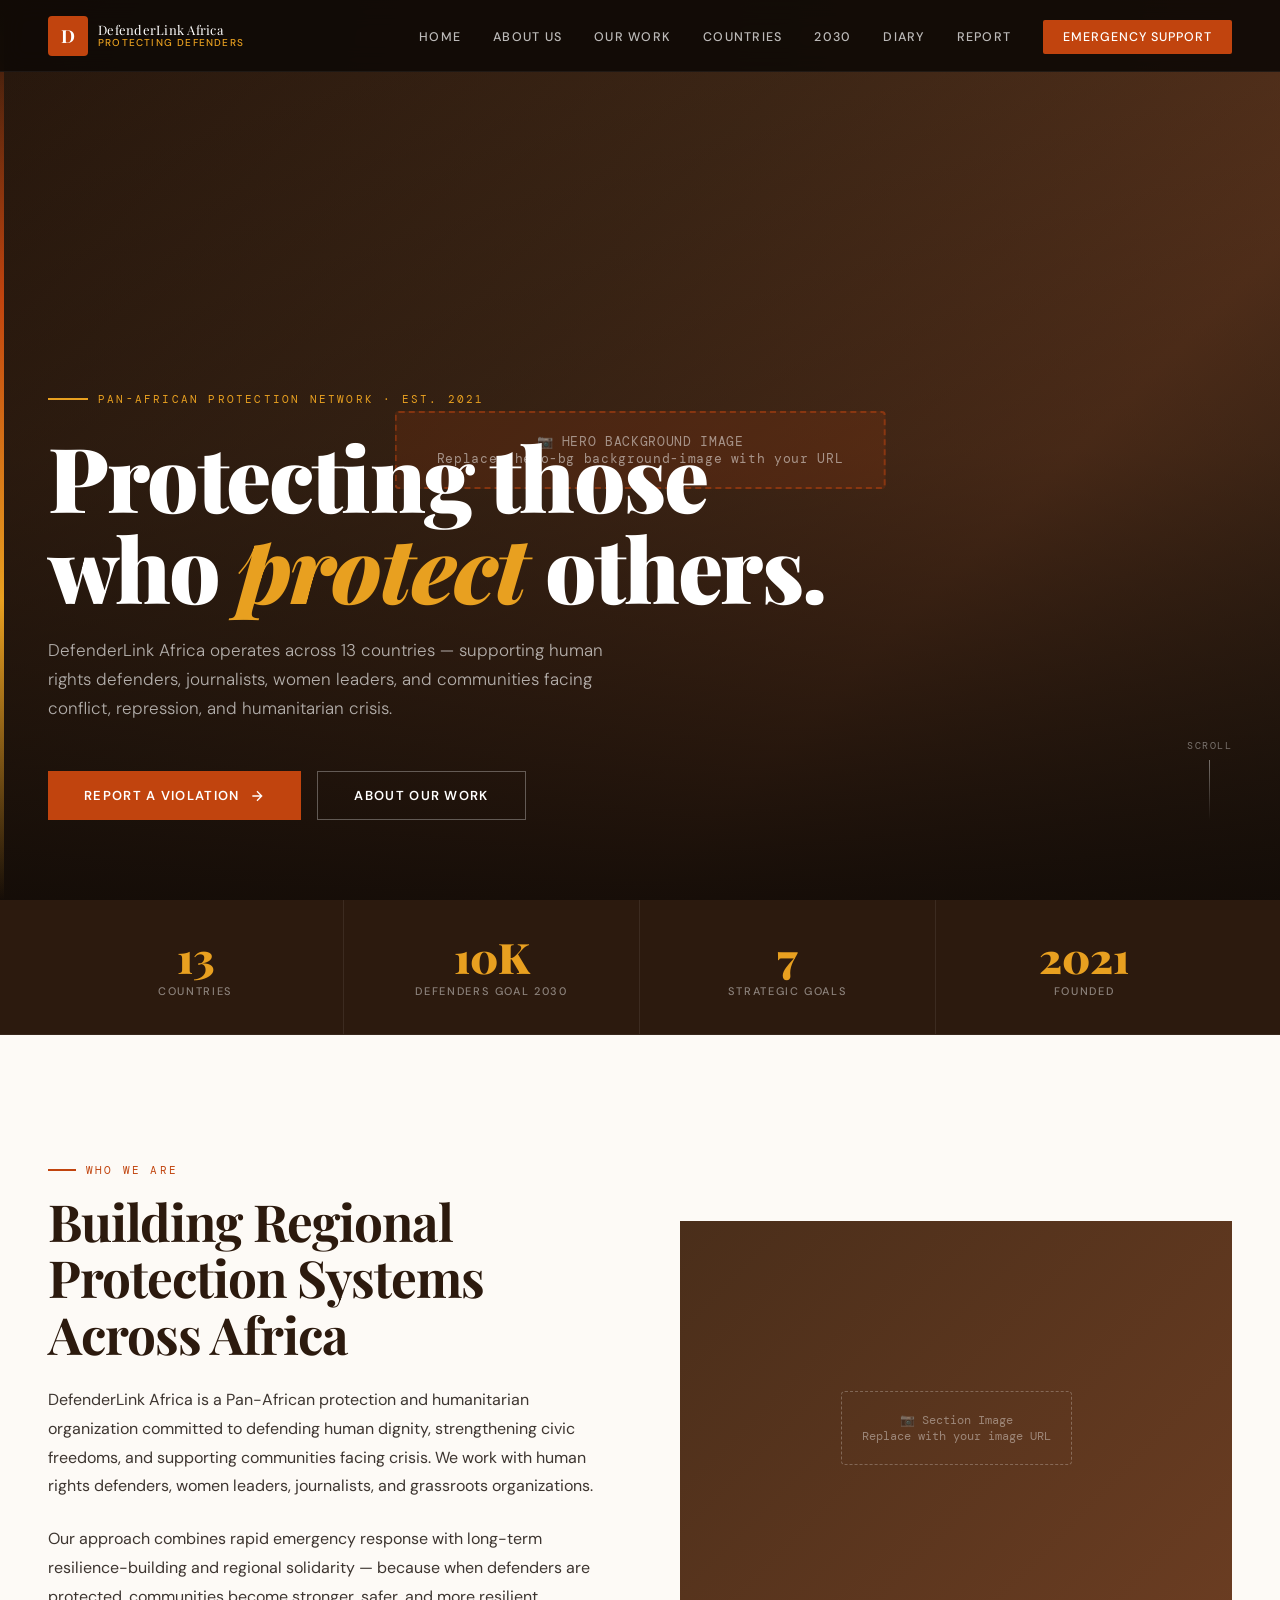
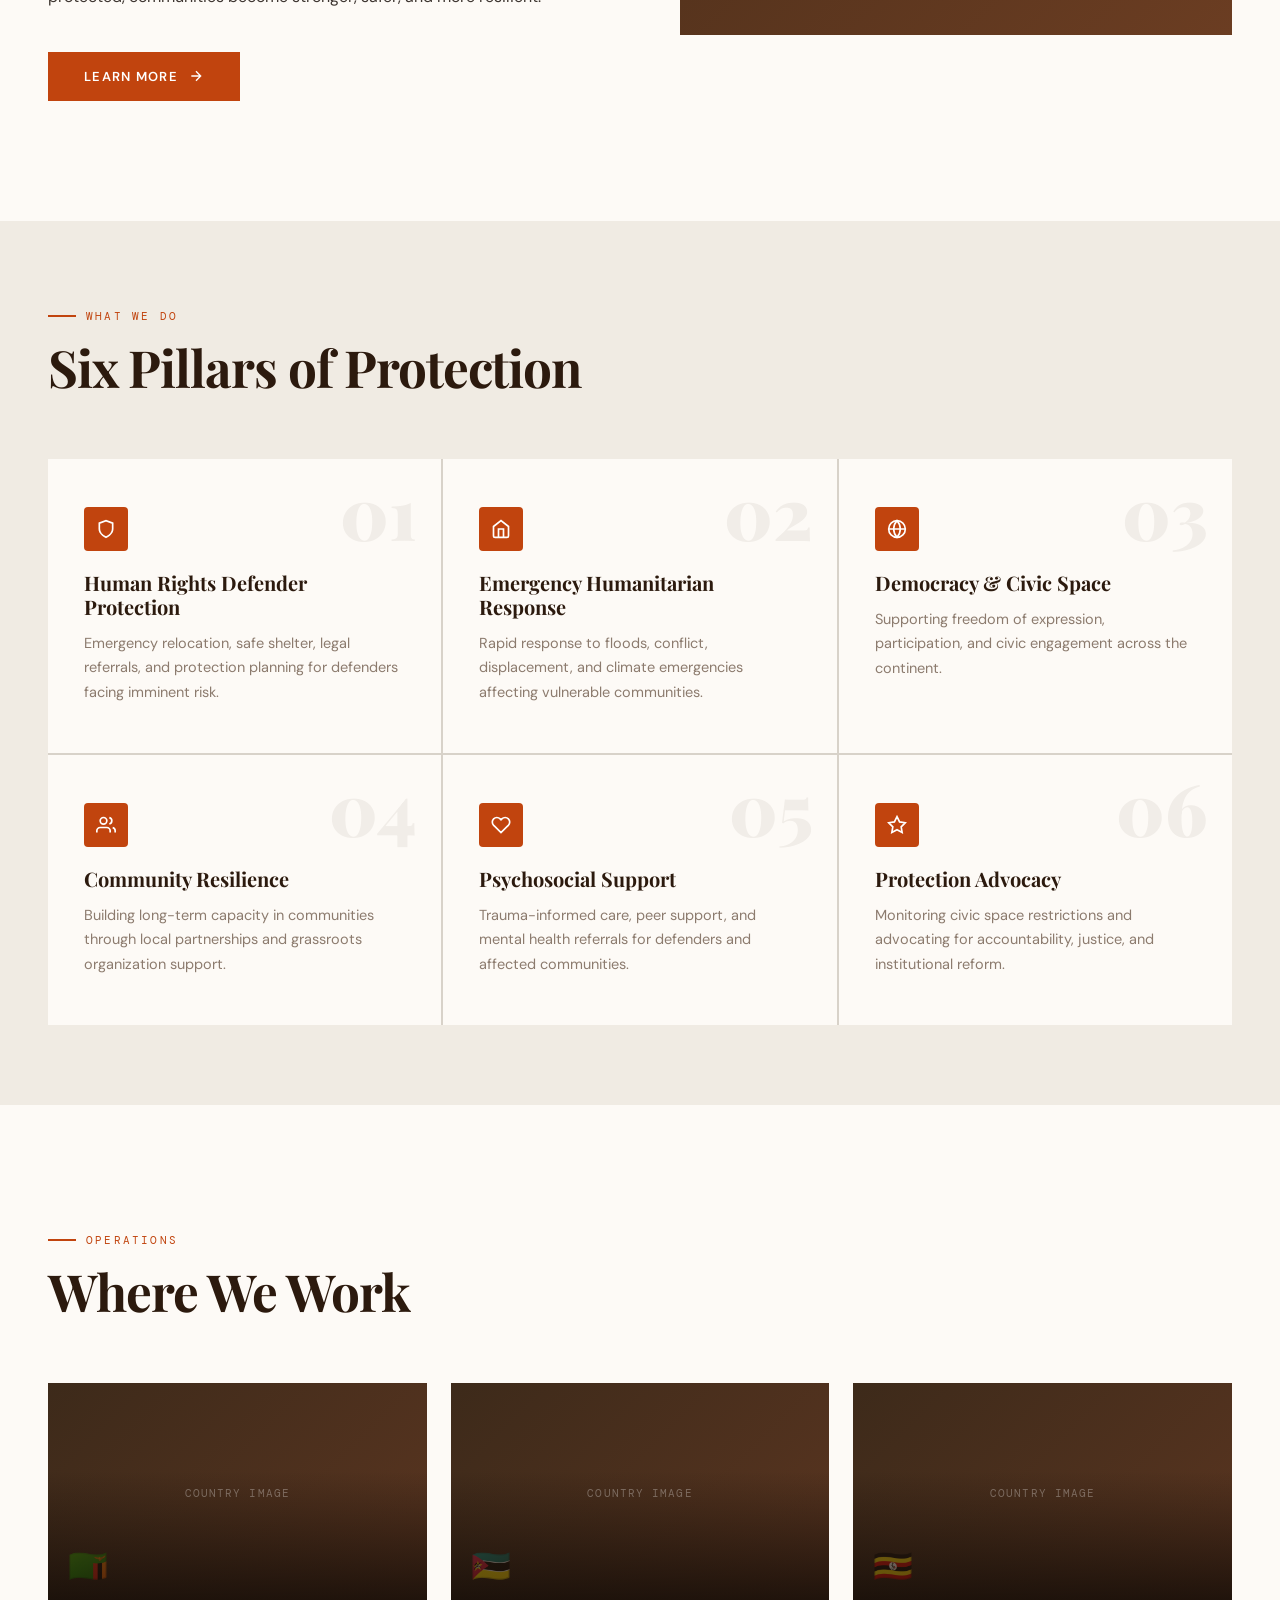
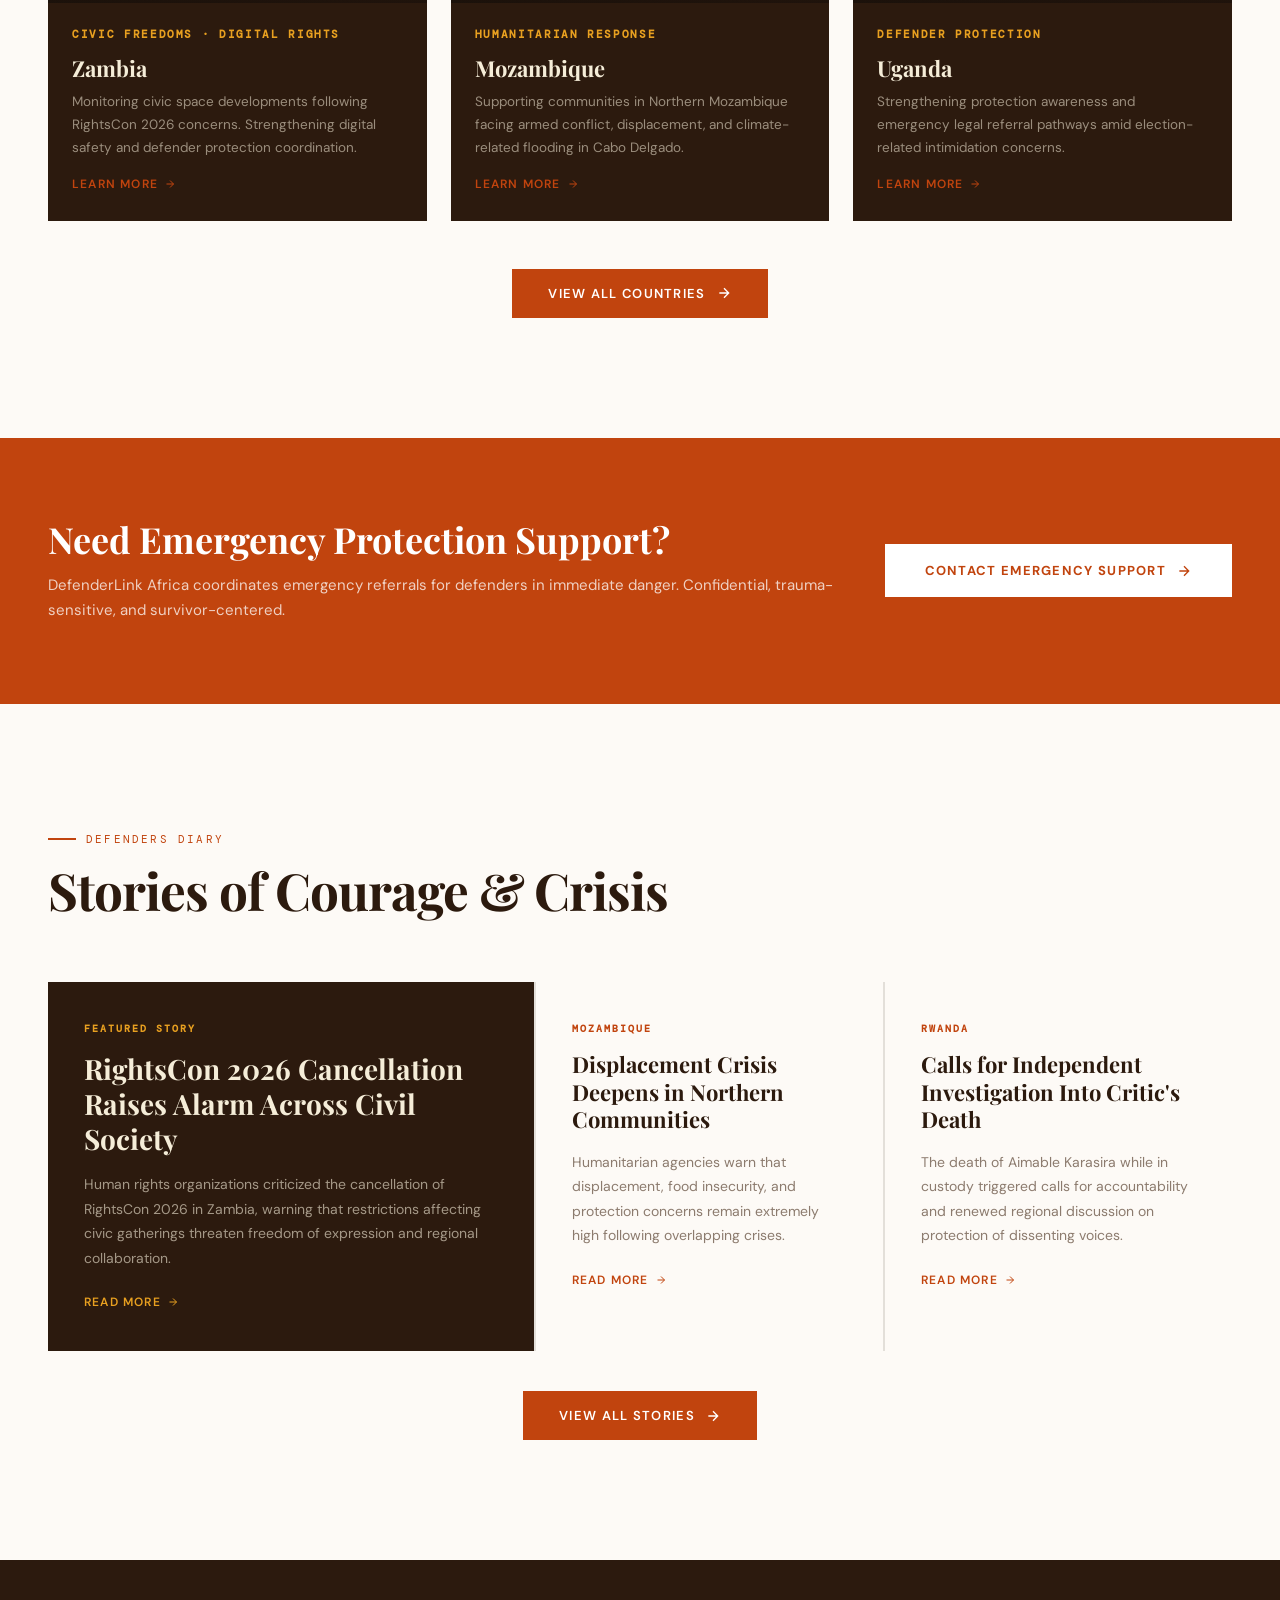
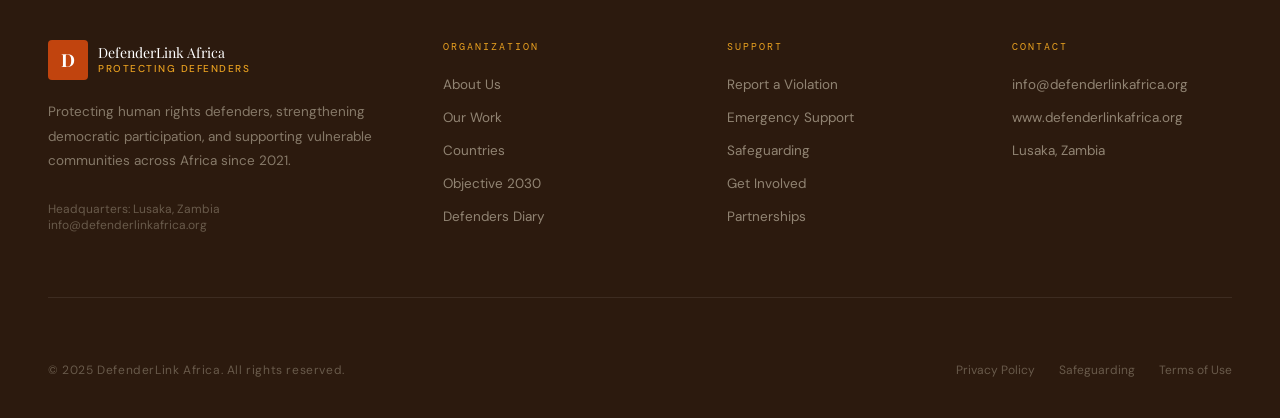
==== index.html @ d2cfbd4f "Add files via upload" ====
<!DOCTYPE html>
<html lang="en">
<head>
<meta charset="UTF-8">
<meta name="viewport" content="width=device-width, initial-scale=1.0">
<title>DefenderLink Africa</title>
<link rel="preconnect" href="https://fonts.googleapis.com">
<link href="https://fonts.googleapis.com/css2?family=Playfair+Display:ital,wght@0,400;0,700;0,900;1,400;1,700&family=DM+Sans:wght@300;400;500;600&family=DM+Mono:wght@400;500&display=swap" rel="stylesheet">
<style>
/* ============================================
   CSS VARIABLES & RESET
   ============================================ */
:root {
  --rust:     #C1440E;
  --rust-dark:#8B2E08;
  --amber:    #E8A020;
  --sand:     #F5EDD8;
  --earth:    #2C1A0E;
  --smoke:    #F0EBE3;
  --slate:    #3D3530;
  --muted:    #8C7B6E;
  --white:    #FDFAF6;
  --black:    #100A06;
  --line:     rgba(44,26,14,0.12);

  --font-display: 'Playfair Display', Georgia, serif;
  --font-body:    'DM Sans', sans-serif;
  --font-mono:    'DM Mono', monospace;
}

*, *::before, *::after { box-sizing: border-box; margin: 0; padding: 0; }

html { scroll-behavior: smooth; font-size: 16px; }

body {
  font-family: var(--font-body);
  background: var(--white);
  color: var(--earth);
  overflow-x: hidden;
}

/* ============================================
   NAVIGATION
   ============================================ */
.nav {
  position: fixed;
  top: 0; left: 0; right: 0;
  z-index: 1000;
  display: flex;
  align-items: center;
  justify-content: space-between;
  padding: 0 48px;
  height: 72px;
  background: rgba(16,10,6,0.92);
  backdrop-filter: blur(12px);
  border-bottom: 1px solid rgba(255,255,255,0.06);
  transition: all 0.3s ease;
}

.nav-logo img {
  height: 40px;
  width: auto;
  display: block;
  filter: brightness(0) invert(1);
}
.nav-logo-placeholder {
  display: flex;
  align-items: center;
  gap: 10px;
  text-decoration: none;
}
.nav-logo-placeholder .logo-img {
  height: 40px;
  width: 40px;
  background: var(--rust);
  border-radius: 4px;
  display: flex;
  align-items: center;
  justify-content: center;
  font-family: var(--font-display);
  color: #fff;
  font-size: 18px;
  font-weight: 700;
}
/* ============ REPLACE THIS WITH YOUR IMGURL LOGO ============
   <img src="https://i.imgur.com/YOURCODE.png" alt="DefenderLink Africa" />
   =========================================================== */
.nav-logo-placeholder .logo-text {
  font-family: var(--font-display);
  color: #fff;
  font-size: 13px;
  line-height: 1.2;
  letter-spacing: 0.02em;
}
.nav-logo-placeholder .logo-text span {
  display: block;
  font-size: 10px;
  font-family: var(--font-body);
  letter-spacing: 0.12em;
  text-transform: uppercase;
  color: var(--amber);
  font-weight: 500;
}

.nav-links {
  display: flex;
  gap: 32px;
  list-style: none;
}
.nav-links a {
  color: rgba(255,255,255,0.72);
  text-decoration: none;
  font-size: 12.5px;
  letter-spacing: 0.1em;
  text-transform: uppercase;
  font-weight: 500;
  transition: color 0.2s;
}
.nav-links a:hover { color: var(--amber); }

.nav-cta {
  background: var(--rust);
  color: #fff !important;
  padding: 9px 20px !important;
  border-radius: 2px;
  letter-spacing: 0.08em !important;
  transition: background 0.2s !important;
}
.nav-cta:hover { background: var(--rust-dark) !important; color: #fff !important; }

.nav-hamburger {
  display: none;
  flex-direction: column;
  gap: 5px;
  cursor: pointer;
  padding: 8px;
}
.nav-hamburger span {
  display: block;
  width: 24px;
  height: 2px;
  background: #fff;
  transition: all 0.3s;
}

.mobile-menu {
  display: none;
  position: fixed;
  top: 72px; left: 0; right: 0;
  background: var(--black);
  padding: 32px 48px;
  z-index: 999;
  border-top: 1px solid rgba(255,255,255,0.06);
}
.mobile-menu.open { display: block; }
.mobile-menu ul { list-style: none; display: flex; flex-direction: column; gap: 20px; }
.mobile-menu a {
  color: rgba(255,255,255,0.8);
  text-decoration: none;
  font-size: 15px;
  letter-spacing: 0.08em;
  text-transform: uppercase;
  font-weight: 500;
  transition: color 0.2s;
}
.mobile-menu a:hover { color: var(--amber); }

/* ============================================
   PAGE SYSTEM
   ============================================ */
.page { display: none; }
.page.active { display: block; }

/* ============================================
   HERO — HOME
   ============================================ */
.hero-home {
  position: relative;
  height: 100vh;
  min-height: 700px;
  display: flex;
  align-items: flex-end;
  padding: 0 48px 80px;
  overflow: hidden;
}

/* ============ HERO BACKGROUND IMAGE PLACEHOLDER ============
   Replace the gradient below with your background image:
   background-image: url('YOUR_IMAGE_URL_HERE');
   background-size: cover;
   background-position: center;
   =========================================================== */
.hero-bg {
  position: absolute;
  inset: 0;
  background:
    linear-gradient(to top, rgba(16,10,6,0.92) 0%, rgba(16,10,6,0.4) 50%, rgba(16,10,6,0.2) 100%),
    linear-gradient(135deg, #2C1A0E 0%, #4A2E1A 40%, #6B3D22 70%, #3D2A1A 100%);
  /* ↑ DELETE THIS LINE AND ADD YOUR IMAGE URL ABOVE ↑ */
  background-size: cover;
  background-position: center;
}

.hero-bg-label {
  position: absolute;
  top: 50%;
  left: 50%;
  transform: translate(-50%, -50%);
  background: rgba(193,68,14,0.15);
  border: 2px dashed rgba(193,68,14,0.5);
  color: rgba(255,255,255,0.5);
  font-family: var(--font-mono);
  font-size: 13px;
  padding: 20px 40px;
  border-radius: 4px;
  text-align: center;
  pointer-events: none;
  letter-spacing: 0.05em;
}

.hero-accent-line {
  position: absolute;
  left: 0;
  top: 0;
  bottom: 0;
  width: 4px;
  background: linear-gradient(to bottom, transparent, var(--rust), var(--amber), transparent);
}

.hero-content {
  position: relative;
  z-index: 2;
  max-width: 860px;
}

.hero-eyebrow {
  display: inline-flex;
  align-items: center;
  gap: 10px;
  margin-bottom: 24px;
}
.hero-eyebrow::before {
  content: '';
  display: block;
  width: 40px;
  height: 2px;
  background: var(--amber);
}
.hero-eyebrow span {
  font-family: var(--font-mono);
  font-size: 11px;
  letter-spacing: 0.2em;
  text-transform: uppercase;
  color: var(--amber);
}

.hero-title {
  font-family: var(--font-display);
  font-size: clamp(48px, 7vw, 96px);
  line-height: 1.02;
  color: #fff;
  font-weight: 900;
  margin-bottom: 24px;
  letter-spacing: -0.02em;
}
.hero-title em {
  font-style: italic;
  color: var(--amber);
}

.hero-subtitle {
  font-size: 17px;
  color: rgba(255,255,255,0.65);
  line-height: 1.7;
  max-width: 560px;
  margin-bottom: 48px;
  font-weight: 300;
}

.hero-actions {
  display: flex;
  gap: 16px;
  flex-wrap: wrap;
}

.btn-primary {
  background: var(--rust);
  color: #fff;
  padding: 16px 36px;
  font-size: 13px;
  letter-spacing: 0.1em;
  text-transform: uppercase;
  font-weight: 600;
  text-decoration: none;
  border: none;
  cursor: pointer;
  transition: all 0.25s;
  display: inline-flex;
  align-items: center;
  gap: 10px;
  font-family: var(--font-body);
}
.btn-primary:hover { background: var(--rust-dark); transform: translateY(-2px); }
.btn-primary svg { transition: transform 0.25s; }
.btn-primary:hover svg { transform: translateX(4px); }

.btn-secondary {
  background: transparent;
  color: #fff;
  padding: 15px 36px;
  font-size: 13px;
  letter-spacing: 0.1em;
  text-transform: uppercase;
  font-weight: 600;
  text-decoration: none;
  border: 1px solid rgba(255,255,255,0.3);
  cursor: pointer;
  transition: all 0.25s;
  display: inline-flex;
  align-items: center;
  gap: 10px;
  font-family: var(--font-body);
}
.btn-secondary:hover { border-color: var(--amber); color: var(--amber); }

.hero-scroll {
  position: absolute;
  right: 48px;
  bottom: 80px;
  z-index: 2;
  display: flex;
  flex-direction: column;
  align-items: center;
  gap: 8px;
  color: rgba(255,255,255,0.4);
  font-family: var(--font-mono);
  font-size: 10px;
  letter-spacing: 0.15em;
  text-transform: uppercase;
}
.hero-scroll::after {
  content: '';
  display: block;
  width: 1px;
  height: 60px;
  background: linear-gradient(to bottom, rgba(255,255,255,0.4), transparent);
  animation: scrollLine 2s ease-in-out infinite;
}
@keyframes scrollLine { 0%,100% { opacity: 0.4; } 50% { opacity: 1; } }

/* ============================================
   STATS BAR
   ============================================ */
.stats-bar {
  background: var(--earth);
  padding: 0 48px;
  display: grid;
  grid-template-columns: repeat(4, 1fr);
  border-bottom: 1px solid rgba(255,255,255,0.06);
}
.stat-item {
  padding: 36px 0;
  border-right: 1px solid rgba(255,255,255,0.08);
  text-align: center;
}
.stat-item:last-child { border-right: none; }
.stat-num {
  font-family: var(--font-display);
  font-size: 42px;
  font-weight: 900;
  color: var(--amber);
  line-height: 1;
  margin-bottom: 6px;
}
.stat-label {
  font-size: 11px;
  letter-spacing: 0.15em;
  text-transform: uppercase;
  color: rgba(255,255,255,0.45);
  font-weight: 500;
}

/* ============================================
   SECTION UTILITIES
   ============================================ */
.section {
  padding: 120px 48px;
}
.section-sm {
  padding: 80px 48px;
}
.section-alt {
  background: var(--smoke);
}
.section-dark {
  background: var(--earth);
  color: var(--sand);
}

.section-label {
  display: inline-flex;
  align-items: center;
  gap: 10px;
  margin-bottom: 16px;
}
.section-label::before {
  content: '';
  width: 28px;
  height: 2px;
  background: var(--rust);
}
.section-label span {
  font-family: var(--font-mono);
  font-size: 11px;
  letter-spacing: 0.2em;
  text-transform: uppercase;
  color: var(--rust);
}

.section-dark .section-label::before { background: var(--amber); }
.section-dark .section-label span { color: var(--amber); }

.section-title {
  font-family: var(--font-display);
  font-size: clamp(32px, 4vw, 56px);
  font-weight: 700;
  line-height: 1.1;
  letter-spacing: -0.02em;
  margin-bottom: 24px;
}

.section-dark .section-title { color: var(--sand); }

.section-body {
  font-size: 16px;
  line-height: 1.8;
  color: var(--slate);
  max-width: 680px;
}
.section-dark .section-body { color: rgba(245,237,216,0.65); }

/* ============================================
   TWO COLUMN LAYOUT
   ============================================ */
.two-col {
  display: grid;
  grid-template-columns: 1fr 1fr;
  gap: 80px;
  align-items: center;
}
.two-col.reverse { direction: rtl; }
.two-col.reverse > * { direction: ltr; }

.img-block {
  position: relative;
  aspect-ratio: 4/3;
  overflow: hidden;
}
/* ============ IMAGE PLACEHOLDER (replace background-color with image) ============ */
.img-block-inner {
  width: 100%;
  height: 100%;
  background: linear-gradient(135deg, #4A2E1A, #6B3D22);
  display: flex;
  align-items: center;
  justify-content: center;
}
.img-placeholder-label {
  text-align: center;
  color: rgba(255,255,255,0.4);
  font-family: var(--font-mono);
  font-size: 12px;
  padding: 20px;
  border: 1px dashed rgba(255,255,255,0.25);
  border-radius: 4px;
}
/* ============================================================= */
.img-block::after {
  content: '';
  position: absolute;
  bottom: -20px;
  right: -20px;
  width: 60%;
  height: 60%;
  border: 2px solid var(--rust);
  z-index: -1;
}

/* ============================================
   PILLARS / FEATURES GRID
   ============================================ */
.pillars-grid {
  display: grid;
  grid-template-columns: repeat(3, 1fr);
  gap: 2px;
  margin-top: 64px;
  background: var(--line);
}
.pillar-card {
  background: var(--white);
  padding: 48px 36px;
  position: relative;
  overflow: hidden;
  transition: all 0.3s;
  cursor: default;
}
.pillar-card::before {
  content: '';
  position: absolute;
  bottom: 0; left: 0; right: 0;
  height: 3px;
  background: var(--rust);
  transform: scaleX(0);
  transition: transform 0.3s;
  transform-origin: left;
}
.pillar-card:hover::before { transform: scaleX(1); }
.pillar-card:hover { transform: translateY(-4px); box-shadow: 0 20px 60px rgba(44,26,14,0.12); }

.pillar-num {
  font-family: var(--font-display);
  font-size: 72px;
  font-weight: 900;
  color: rgba(44,26,14,0.06);
  line-height: 1;
  position: absolute;
  top: 16px; right: 24px;
  user-select: none;
}
.pillar-icon {
  width: 44px;
  height: 44px;
  background: var(--rust);
  border-radius: 4px;
  display: flex;
  align-items: center;
  justify-content: center;
  margin-bottom: 20px;
}
.pillar-icon svg { color: #fff; }
.pillar-title {
  font-family: var(--font-display);
  font-size: 20px;
  font-weight: 700;
  margin-bottom: 12px;
  line-height: 1.2;
}
.pillar-desc {
  font-size: 14.5px;
  line-height: 1.7;
  color: var(--muted);
}

/* ============================================
   COUNTRY CARDS
   ============================================ */
.countries-grid {
  display: grid;
  grid-template-columns: repeat(3, 1fr);
  gap: 24px;
  margin-top: 64px;
}
.country-card {
  position: relative;
  overflow: hidden;
  background: var(--earth);
  cursor: pointer;
  transition: transform 0.3s;
}
.country-card:hover { transform: translateY(-6px); }
.country-card-img {
  height: 220px;
  /* ============ REPLACE WITH COUNTRY IMAGE ============ */
  background: linear-gradient(135deg, #3D2A1A, #5A3520);
  /* ==================================================== */
  display: flex;
  align-items: center;
  justify-content: center;
  color: rgba(255,255,255,0.3);
  font-family: var(--font-mono);
  font-size: 11px;
  letter-spacing: 0.1em;
  position: relative;
  overflow: hidden;
}
.country-card-img::after {
  content: '';
  position: absolute;
  inset: 0;
  background: linear-gradient(to top, rgba(16,10,6,0.8) 0%, transparent 60%);
}
.country-flag {
  position: absolute;
  bottom: 16px;
  left: 20px;
  z-index: 2;
  font-size: 32px;
}
.country-card-body {
  padding: 24px 24px 28px;
}
.country-name {
  font-family: var(--font-display);
  font-size: 22px;
  font-weight: 700;
  color: var(--sand);
  margin-bottom: 8px;
}
.country-focus {
  font-size: 11px;
  letter-spacing: 0.15em;
  text-transform: uppercase;
  color: var(--amber);
  font-weight: 600;
  margin-bottom: 12px;
  font-family: var(--font-mono);
}
.country-desc {
  font-size: 13.5px;
  line-height: 1.7;
  color: rgba(245,237,216,0.55);
}
.country-link {
  display: inline-flex;
  align-items: center;
  gap: 6px;
  margin-top: 16px;
  font-size: 12px;
  letter-spacing: 0.1em;
  text-transform: uppercase;
  color: var(--rust);
  text-decoration: none;
  font-weight: 600;
  transition: gap 0.2s;
}
.country-link:hover { gap: 10px; }

/* ============================================
   DEFENDERS DIARY / NEWS CARDS
   ============================================ */
.diary-grid {
  display: grid;
  grid-template-columns: 1.4fr 1fr 1fr;
  gap: 2px;
  margin-top: 64px;
  background: var(--line);
}
.diary-card {
  background: var(--white);
  padding: 40px 36px;
  transition: background 0.3s;
  cursor: pointer;
}
.diary-card:hover { background: var(--smoke); }
.diary-card.featured { background: var(--earth); }
.diary-cat {
  font-family: var(--font-mono);
  font-size: 10px;
  letter-spacing: 0.2em;
  text-transform: uppercase;
  color: var(--rust);
  font-weight: 600;
  margin-bottom: 16px;
}
.diary-card.featured .diary-cat { color: var(--amber); }
.diary-title {
  font-family: var(--font-display);
  font-size: 22px;
  font-weight: 700;
  line-height: 1.25;
  margin-bottom: 16px;
}
.diary-card.featured .diary-title { color: var(--sand); font-size: 28px; }
.diary-excerpt {
  font-size: 14px;
  line-height: 1.75;
  color: var(--muted);
}
.diary-card.featured .diary-excerpt { color: rgba(245,237,216,0.6); }
.diary-read {
  display: inline-flex;
  align-items: center;
  gap: 6px;
  margin-top: 24px;
  font-size: 12px;
  letter-spacing: 0.1em;
  text-transform: uppercase;
  font-weight: 600;
  color: var(--rust);
  text-decoration: none;
  transition: gap 0.2s;
}
.diary-card.featured .diary-read { color: var(--amber); }
.diary-read:hover { gap: 10px; }

/* ============================================
   GOALS / OBJECTIVE 2030
   ============================================ */
.goals-grid {
  display: grid;
  grid-template-columns: repeat(4, 1fr);
  gap: 2px;
  margin-top: 64px;
  background: rgba(245,237,216,0.1);
}
.goal-card {
  background: rgba(44,26,14,0.6);
  padding: 40px 28px;
  border: 1px solid rgba(245,237,216,0.08);
  transition: background 0.3s;
}
.goal-card:hover { background: rgba(44,26,14,0.8); }
.goal-num {
  font-family: var(--font-display);
  font-size: 64px;
  font-weight: 900;
  color: var(--rust);
  line-height: 1;
  margin-bottom: 16px;
  opacity: 0.7;
}
.goal-text {
  font-size: 15px;
  line-height: 1.6;
  color: rgba(245,237,216,0.75);
  font-weight: 300;
}

/* ============================================
   EMERGENCY / CONTACT BANNER
   ============================================ */
.emergency-banner {
  background: var(--rust);
  padding: 80px 48px;
  display: grid;
  grid-template-columns: 1fr auto;
  gap: 48px;
  align-items: center;
}
.emergency-title {
  font-family: var(--font-display);
  font-size: 36px;
  font-weight: 700;
  color: #fff;
  margin-bottom: 12px;
  line-height: 1.2;
}
.emergency-sub { font-size: 15px; color: rgba(255,255,255,0.75); line-height: 1.7; }
.btn-white {
  background: #fff;
  color: var(--rust);
  padding: 18px 40px;
  font-size: 13px;
  letter-spacing: 0.1em;
  text-transform: uppercase;
  font-weight: 700;
  text-decoration: none;
  display: inline-flex;
  align-items: center;
  gap: 10px;
  white-space: nowrap;
  transition: all 0.25s;
  font-family: var(--font-body);
  cursor: pointer;
  border: none;
}
.btn-white:hover { background: var(--earth); color: var(--amber); }

/* ============================================
   ABOUT PAGE — MISSION / VALUES
   ============================================ */
.values-grid {
  display: grid;
  grid-template-columns: repeat(3, 1fr);
  gap: 32px;
  margin-top: 64px;
}
.value-card {
  padding: 40px 32px;
  border: 1px solid var(--line);
  position: relative;
  transition: all 0.3s;
}
.value-card::before {
  content: '';
  position: absolute;
  top: 0; left: 0; right: 0;
  height: 3px;
  background: var(--rust);
}
.value-card:hover { box-shadow: 0 16px 48px rgba(44,26,14,0.08); transform: translateY(-4px); }
.value-icon { font-size: 32px; margin-bottom: 16px; }
.value-name {
  font-family: var(--font-display);
  font-size: 20px;
  font-weight: 700;
  margin-bottom: 12px;
}
.value-desc { font-size: 14.5px; line-height: 1.75; color: var(--muted); }

/* ============================================
   HERO — INNER PAGES
   ============================================ */
.hero-inner {
  position: relative;
  height: 420px;
  display: flex;
  align-items: flex-end;
  padding: 0 48px 60px;
  margin-top: 72px;
  overflow: hidden;
}

/* ============ INNER PAGE HERO BACKGROUND IMAGE PLACEHOLDER ============
   Replace the gradient below with:
   background-image: url('YOUR_IMAGE_URL_HERE');
   background-size: cover;
   background-position: center;
   ======================================================================= */
.hero-inner-bg {
  position: absolute;
  inset: 0;
  background:
    linear-gradient(to top, rgba(16,10,6,0.9) 0%, rgba(16,10,6,0.3) 100%),
    linear-gradient(135deg, #1A0E06 0%, #3D2010 100%);
  background-size: cover;
  background-position: center;
}
.hero-inner-placeholder {
  position: absolute;
  top: 40%;
  left: 50%;
  transform: translate(-50%, -50%);
  background: rgba(193,68,14,0.1);
  border: 2px dashed rgba(193,68,14,0.4);
  color: rgba(255,255,255,0.4);
  font-family: var(--font-mono);
  font-size: 12px;
  padding: 16px 32px;
  border-radius: 4px;
  pointer-events: none;
  white-space: nowrap;
  letter-spacing: 0.05em;
}

.hero-inner-content { position: relative; z-index: 2; }
.hero-inner-title {
  font-family: var(--font-display);
  font-size: clamp(36px, 5vw, 64px);
  font-weight: 900;
  color: #fff;
  line-height: 1.05;
  letter-spacing: -0.02em;
  margin-top: 12px;
}

/* ============================================
   WORK PAGE — SERVICE LIST
   ============================================ */
.services-list {
  display: grid;
  gap: 2px;
  margin-top: 64px;
  background: var(--line);
}
.service-row {
  display: grid;
  grid-template-columns: 60px 1fr 1fr auto;
  gap: 32px;
  align-items: start;
  background: var(--white);
  padding: 40px 48px;
  transition: background 0.3s;
  cursor: default;
}
.service-row:hover { background: var(--smoke); }
.service-row-num {
  font-family: var(--font-mono);
  font-size: 12px;
  letter-spacing: 0.1em;
  color: var(--muted);
  padding-top: 4px;
}
.service-row-title {
  font-family: var(--font-display);
  font-size: 22px;
  font-weight: 700;
  line-height: 1.2;
}
.service-row-desc { font-size: 14.5px; line-height: 1.75; color: var(--muted); }
.service-row-tag {
  background: var(--sand);
  color: var(--rust);
  font-family: var(--font-mono);
  font-size: 10px;
  letter-spacing: 0.12em;
  text-transform: uppercase;
  font-weight: 600;
  padding: 6px 14px;
  white-space: nowrap;
  align-self: start;
}

/* ============================================
   CONTACT FORM
   ============================================ */
.contact-grid {
  display: grid;
  grid-template-columns: 1fr 1fr;
  gap: 80px;
  margin-top: 64px;
}
.contact-info .info-item {
  display: flex;
  gap: 16px;
  margin-bottom: 32px;
}
.info-icon {
  width: 44px;
  height: 44px;
  background: var(--rust);
  border-radius: 4px;
  display: flex;
  align-items: center;
  justify-content: center;
  flex-shrink: 0;
}
.info-icon svg { color: #fff; }
.info-label {
  font-size: 11px;
  letter-spacing: 0.15em;
  text-transform: uppercase;
  color: var(--muted);
  margin-bottom: 4px;
  font-family: var(--font-mono);
}
.info-value { font-size: 16px; color: var(--earth); font-weight: 500; }

.form-group { margin-bottom: 24px; }
.form-label {
  display: block;
  font-size: 11px;
  letter-spacing: 0.15em;
  text-transform: uppercase;
  color: var(--muted);
  margin-bottom: 8px;
  font-family: var(--font-mono);
}
.form-input, .form-textarea, .form-select {
  width: 100%;
  padding: 14px 18px;
  border: 1px solid var(--line);
  background: var(--white);
  font-family: var(--font-body);
  font-size: 15px;
  color: var(--earth);
  outline: none;
  transition: border-color 0.2s;
  border-radius: 0;
  appearance: none;
}
.form-input:focus, .form-textarea:focus, .form-select:focus { border-color: var(--rust); }
.form-textarea { height: 140px; resize: vertical; }

/* ============================================
   REPORT A VIOLATION FORM
   ============================================ */
.report-form-wrap {
  max-width: 760px;
  margin: 64px auto 0;
}
.report-alert {
  background: rgba(193,68,14,0.08);
  border-left: 4px solid var(--rust);
  padding: 20px 24px;
  margin-bottom: 48px;
  font-size: 14px;
  line-height: 1.7;
  color: var(--slate);
}
.report-alert strong { color: var(--rust); }

/* ============================================
   SAFEGUARDING PAGE
   ============================================ */
.policy-grid {
  display: grid;
  grid-template-columns: repeat(3, 1fr);
  gap: 32px;
  margin-top: 64px;
}
.policy-card {
  border: 1px solid var(--line);
  padding: 36px 28px;
  transition: all 0.3s;
}
.policy-card:hover { border-color: var(--rust); }
.policy-icon { font-size: 32px; margin-bottom: 16px; }
.policy-title { font-family: var(--font-display); font-size: 18px; font-weight: 700; margin-bottom: 12px; }
.policy-desc { font-size: 14px; line-height: 1.75; color: var(--muted); }

/* ============================================
   FOOTER
   ============================================ */
.footer {
  position: relative;
  overflow: hidden;
  padding: 80px 48px 40px;
  margin-top: auto;
}

/* ============ FOOTER BACKGROUND IMAGE PLACEHOLDER ============
   Replace gradient with:
   background-image: url('YOUR_FOOTER_IMAGE_URL_HERE');
   background-size: cover;
   background-position: center;
   =========================================================== */
.footer-bg {
  position: absolute;
  inset: 0;
  background: var(--earth);
  /* Optional: add background-image with overlay like hero */
}
.footer-content { position: relative; z-index: 2; }

.footer-top {
  display: grid;
  grid-template-columns: 1.5fr 1fr 1fr 1fr;
  gap: 64px;
  margin-bottom: 64px;
  padding-bottom: 64px;
  border-bottom: 1px solid rgba(255,255,255,0.08);
}
.footer-brand {}
.footer-logo {
  display: inline-flex;
  align-items: center;
  gap: 10px;
  margin-bottom: 20px;
  text-decoration: none;
}
/* ============ FOOTER LOGO (replace with imgurl hosted logo) ============
   <img src="https://i.imgur.com/YOURCODE.png" alt="DefenderLink Africa" style="height:40px;" />
   ======================================================================= */
.footer-logo .logo-mark {
  width: 40px;
  height: 40px;
  background: var(--rust);
  border-radius: 4px;
  display: flex;
  align-items: center;
  justify-content: center;
  font-family: var(--font-display);
  color: #fff;
  font-size: 18px;
  font-weight: 700;
}
.footer-logo .logo-name {
  font-family: var(--font-display);
  color: #fff;
  font-size: 14px;
  line-height: 1.2;
}
.footer-logo .logo-sub {
  font-family: var(--font-body);
  font-size: 10px;
  letter-spacing: 0.15em;
  text-transform: uppercase;
  color: var(--amber);
  font-weight: 500;
}
.footer-tagline {
  font-size: 13.5px;
  line-height: 1.8;
  color: rgba(245,237,216,0.45);
  margin-bottom: 28px;
}
.footer-col-title {
  font-family: var(--font-mono);
  font-size: 10px;
  letter-spacing: 0.2em;
  text-transform: uppercase;
  color: var(--amber);
  margin-bottom: 20px;
}
.footer-links { list-style: none; display: flex; flex-direction: column; gap: 12px; }
.footer-links a {
  color: rgba(245,237,216,0.5);
  text-decoration: none;
  font-size: 13.5px;
  transition: color 0.2s;
}
.footer-links a:hover { color: var(--sand); }

.footer-bottom {
  display: flex;
  justify-content: space-between;
  align-items: center;
  flex-wrap: wrap;
  gap: 16px;
}
.footer-copy { font-size: 12px; color: rgba(245,237,216,0.3); letter-spacing: 0.05em; }
.footer-meta {
  display: flex;
  gap: 24px;
}
.footer-meta a {
  font-size: 12px;
  color: rgba(245,237,216,0.3);
  text-decoration: none;
  transition: color 0.2s;
}
.footer-meta a:hover { color: var(--amber); }

/* ============================================
   RESPONSIVE
   ============================================ */
@media (max-width: 1024px) {
  .nav-links { display: none; }
  .nav-hamburger { display: flex; }
  .pillars-grid { grid-template-columns: 1fr 1fr; }
  .countries-grid { grid-template-columns: 1fr 1fr; }
  .diary-grid { grid-template-columns: 1fr; }
  .goals-grid { grid-template-columns: repeat(2, 1fr); }
  .two-col { grid-template-columns: 1fr; gap: 48px; }
  .two-col.reverse { direction: ltr; }
  .footer-top { grid-template-columns: 1fr 1fr; gap: 40px; }
  .service-row { grid-template-columns: 40px 1fr; gap: 20px; }
  .service-row-desc, .service-row-tag { display: none; }
  .contact-grid { grid-template-columns: 1fr; }
}

@media (max-width: 768px) {
  .section, .section-sm { padding: 80px 24px; }
  .hero-home { padding: 0 24px 64px; }
  .hero-scroll { display: none; }
  .stats-bar { grid-template-columns: repeat(2, 1fr); padding: 0 24px; }
  .pillars-grid { grid-template-columns: 1fr; }
  .countries-grid { grid-template-columns: 1fr; }
  .goals-grid { grid-template-columns: 1fr 1fr; }
  .values-grid { grid-template-columns: 1fr; }
  .policy-grid { grid-template-columns: 1fr; }
  .emergency-banner { grid-template-columns: 1fr; }
  .footer-top { grid-template-columns: 1fr; gap: 32px; padding: 0 24px; }
  .footer { padding: 64px 24px 32px; }
  .nav { padding: 0 24px; }
  .hero-inner { padding: 0 24px 48px; }
}

/* ============================================
   FADE-IN ANIMATIONS
   ============================================ */
.fade-in {
  opacity: 0;
  transform: translateY(24px);
  transition: opacity 0.7s ease, transform 0.7s ease;
}
.fade-in.visible {
  opacity: 1;
  transform: translateY(0);
}
.fade-in-delay-1 { transition-delay: 0.1s; }
.fade-in-delay-2 { transition-delay: 0.2s; }
.fade-in-delay-3 { transition-delay: 0.3s; }
.fade-in-delay-4 { transition-delay: 0.4s; }

</style>
</head>
<body>

<!-- ============================================
     NAVIGATION
     ============================================ -->
<nav class="nav" id="mainNav">
  <a href="#" class="nav-logo-placeholder" onclick="navigate('home')">
    <!-- ===== REPLACE THIS BLOCK WITH YOUR IMGURL LOGO =====
    <img src="https://i.imgur.com/YOURCODE.png" alt="DefenderLink Africa" style="height:40px; filter:brightness(0) invert(1);" />
    ======================================================== -->
    <div class="logo-img">D</div>
    <div class="logo-text">
      DefenderLink Africa
      <span>Protecting Defenders</span>
    </div>
  </a>

  <ul class="nav-links">
    <li><a href="#" onclick="navigate('home')">Home</a></li>
    <li><a href="#" onclick="navigate('about')">About Us</a></li>
    <li><a href="#" onclick="navigate('work')">Our Work</a></li>
    <li><a href="#" onclick="navigate('countries')">Countries</a></li>
    <li><a href="#" onclick="navigate('objective')">2030</a></li>
    <li><a href="#" onclick="navigate('diary')">Diary</a></li>
    <li><a href="#" onclick="navigate('report')">Report</a></li>
    <li><a href="#" onclick="navigate('contact')" class="nav-cta">Emergency Support</a></li>
  </ul>

  <div class="nav-hamburger" onclick="toggleMobileMenu()" id="hamburger">
    <span></span><span></span><span></span>
  </div>
</nav>

<div class="mobile-menu" id="mobileMenu">
  <ul>
    <li><a href="#" onclick="navigate('home');toggleMobileMenu()">Home</a></li>
    <li><a href="#" onclick="navigate('about');toggleMobileMenu()">About Us</a></li>
    <li><a href="#" onclick="navigate('work');toggleMobileMenu()">Our Work</a></li>
    <li><a href="#" onclick="navigate('countries');toggleMobileMenu()">Countries</a></li>
    <li><a href="#" onclick="navigate('objective');toggleMobileMenu()">Objective 2030</a></li>
    <li><a href="#" onclick="navigate('diary');toggleMobileMenu()">Defenders Diary</a></li>
    <li><a href="#" onclick="navigate('report');toggleMobileMenu()">Report a Violation</a></li>
    <li><a href="#" onclick="navigate('safeguarding');toggleMobileMenu()">Safeguarding</a></li>
    <li><a href="#" onclick="navigate('contact');toggleMobileMenu()">Contact</a></li>
  </ul>
</div>


<!-- ============================================
     PAGE: HOME
     ============================================ -->
<div class="page active" id="page-home">

  <!-- Hero -->
  <section class="hero-home">
    <div class="hero-bg">
      <!-- ===== HERO BACKGROUND IMAGE PLACEHOLDER =====
           To use your own image, set the background-image in .hero-bg CSS above,
           or add style="background-image: url('YOUR_URL');" to .hero-bg div
           ============================================== -->
      <div class="hero-bg-label">
        📷 HERO BACKGROUND IMAGE<br>
        Replace .hero-bg background-image with your URL
      </div>
    </div>
    <div class="hero-accent-line"></div>
    <div class="hero-content fade-in">
      <div class="hero-eyebrow">
        <span>Pan-African Protection Network · Est. 2021</span>
      </div>
      <h1 class="hero-title">
        Protecting those<br>
        who <em>protect</em> others.
      </h1>
      <p class="hero-subtitle">
        DefenderLink Africa operates across 13 countries — supporting human rights defenders, journalists, women leaders, and communities facing conflict, repression, and humanitarian crisis.
      </p>
      <div class="hero-actions">
        <a href="#" class="btn-primary" onclick="navigate('report')">
          Report a Violation
          <svg width="16" height="16" viewBox="0 0 24 24" fill="none" stroke="currentColor" stroke-width="2"><path d="M5 12h14M12 5l7 7-7 7"/></svg>
        </a>
        <a href="#" class="btn-secondary" onclick="navigate('about')">
          About Our Work
        </a>
      </div>
    </div>
    <div class="hero-scroll">Scroll</div>
  </section>

  <!-- Stats Bar -->
  <div class="stats-bar">
    <div class="stat-item fade-in">
      <div class="stat-num">13</div>
      <div class="stat-label">Countries</div>
    </div>
    <div class="stat-item fade-in fade-in-delay-1">
      <div class="stat-num">10K</div>
      <div class="stat-label">Defenders Goal 2030</div>
    </div>
    <div class="stat-item fade-in fade-in-delay-2">
      <div class="stat-num">7</div>
      <div class="stat-label">Strategic Goals</div>
    </div>
    <div class="stat-item fade-in fade-in-delay-3">
      <div class="stat-num">2021</div>
      <div class="stat-label">Founded</div>
    </div>
  </div>

  <!-- Who We Are -->
  <section class="section">
    <div class="two-col">
      <div>
        <div class="section-label"><span>Who We Are</span></div>
        <h2 class="section-title">Building Regional Protection Systems Across Africa</h2>
        <p class="section-body" style="margin-bottom:24px;">
          DefenderLink Africa is a Pan-African protection and humanitarian organization committed to defending human dignity, strengthening civic freedoms, and supporting communities facing crisis. We work with human rights defenders, women leaders, journalists, and grassroots organizations.
        </p>
        <p class="section-body" style="margin-bottom:40px;">
          Our approach combines rapid emergency response with long-term resilience-building and regional solidarity — because when defenders are protected, communities become stronger, safer, and more resilient.
        </p>
        <a href="#" class="btn-primary" onclick="navigate('about')">
          Learn More
          <svg width="16" height="16" viewBox="0 0 24 24" fill="none" stroke="currentColor" stroke-width="2"><path d="M5 12h14M12 5l7 7-7 7"/></svg>
        </a>
      </div>
      <div class="img-block fade-in">
        <div class="img-block-inner">
          <!-- ===== REPLACE WITH YOUR IMAGE =====
          <img src="YOUR_IMAGE_URL" alt="DefenderLink Africa" style="width:100%;height:100%;object-fit:cover;" />
          ======================================== -->
          <div class="img-placeholder-label">
            📷 Section Image<br>
            Replace with your image URL
          </div>
        </div>
      </div>
    </div>
  </section>

  <!-- Pillars -->
  <section class="section-sm section-alt">
    <div class="section-label"><span>What We Do</span></div>
    <h2 class="section-title">Six Pillars of Protection</h2>
    <div class="pillars-grid">
      <div class="pillar-card fade-in">
        <div class="pillar-num">01</div>
        <div class="pillar-icon">
          <svg width="20" height="20" viewBox="0 0 24 24" fill="none" stroke="currentColor" stroke-width="2"><path d="M12 22s8-4 8-10V5l-8-3-8 3v7c0 6 8 10 8 10z"/></svg>
        </div>
        <div class="pillar-title">Human Rights Defender Protection</div>
        <div class="pillar-desc">Emergency relocation, safe shelter, legal referrals, and protection planning for defenders facing imminent risk.</div>
      </div>
      <div class="pillar-card fade-in fade-in-delay-1">
        <div class="pillar-num">02</div>
        <div class="pillar-icon">
          <svg width="20" height="20" viewBox="0 0 24 24" fill="none" stroke="currentColor" stroke-width="2"><path d="M3 9l9-7 9 7v11a2 2 0 01-2 2H5a2 2 0 01-2-2z"/><polyline points="9 22 9 12 15 12 15 22"/></svg>
        </div>
        <div class="pillar-title">Emergency Humanitarian Response</div>
        <div class="pillar-desc">Rapid response to floods, conflict, displacement, and climate emergencies affecting vulnerable communities.</div>
      </div>
      <div class="pillar-card fade-in fade-in-delay-2">
        <div class="pillar-num">03</div>
        <div class="pillar-icon">
          <svg width="20" height="20" viewBox="0 0 24 24" fill="none" stroke="currentColor" stroke-width="2"><circle cx="12" cy="12" r="10"/><path d="M2 12h20M12 2a15.3 15.3 0 014 10 15.3 15.3 0 01-4 10 15.3 15.3 0 01-4-10 15.3 15.3 0 014-10z"/></svg>
        </div>
        <div class="pillar-title">Democracy & Civic Space</div>
        <div class="pillar-desc">Supporting freedom of expression, participation, and civic engagement across the continent.</div>
      </div>
      <div class="pillar-card fade-in">
        <div class="pillar-num">04</div>
        <div class="pillar-icon">
          <svg width="20" height="20" viewBox="0 0 24 24" fill="none" stroke="currentColor" stroke-width="2"><path d="M17 21v-2a4 4 0 00-4-4H5a4 4 0 00-4 4v2"/><circle cx="9" cy="7" r="4"/><path d="M23 21v-2a4 4 0 00-3-3.87M16 3.13a4 4 0 010 7.75"/></svg>
        </div>
        <div class="pillar-title">Community Resilience</div>
        <div class="pillar-desc">Building long-term capacity in communities through local partnerships and grassroots organization support.</div>
      </div>
      <div class="pillar-card fade-in fade-in-delay-1">
        <div class="pillar-num">05</div>
        <div class="pillar-icon">
          <svg width="20" height="20" viewBox="0 0 24 24" fill="none" stroke="currentColor" stroke-width="2"><path d="M20.84 4.61a5.5 5.5 0 00-7.78 0L12 5.67l-1.06-1.06a5.5 5.5 0 00-7.78 7.78l1.06 1.06L12 21.23l7.78-7.78 1.06-1.06a5.5 5.5 0 000-7.78z"/></svg>
        </div>
        <div class="pillar-title">Psychosocial Support</div>
        <div class="pillar-desc">Trauma-informed care, peer support, and mental health referrals for defenders and affected communities.</div>
      </div>
      <div class="pillar-card fade-in fade-in-delay-2">
        <div class="pillar-num">06</div>
        <div class="pillar-icon">
          <svg width="20" height="20" viewBox="0 0 24 24" fill="none" stroke="currentColor" stroke-width="2"><polygon points="12 2 15.09 8.26 22 9.27 17 14.14 18.18 21.02 12 17.77 5.82 21.02 7 14.14 2 9.27 8.91 8.26 12 2"/></svg>
        </div>
        <div class="pillar-title">Protection Advocacy</div>
        <div class="pillar-desc">Monitoring civic space restrictions and advocating for accountability, justice, and institutional reform.</div>
      </div>
    </div>
  </section>

  <!-- Countries Preview -->
  <section class="section">
    <div class="section-label"><span>Operations</span></div>
    <h2 class="section-title">Where We Work</h2>
    <div class="countries-grid">
      <div class="country-card fade-in" onclick="navigate('countries')">
        <div class="country-card-img">
          <!-- Replace with country image -->
          <span style="position:relative;z-index:2;font-size:11px;letter-spacing:0.1em;">COUNTRY IMAGE</span>
          <span class="country-flag">🇿🇲</span>
        </div>
        <div class="country-card-body">
          <div class="country-focus">Civic Freedoms · Digital Rights</div>
          <div class="country-name">Zambia</div>
          <div class="country-desc">Monitoring civic space developments following RightsCon 2026 concerns. Strengthening digital safety and defender protection coordination.</div>
          <a href="#" class="country-link" onclick="navigate('countries')">Learn More <svg width="12" height="12" viewBox="0 0 24 24" fill="none" stroke="currentColor" stroke-width="2"><path d="M5 12h14M12 5l7 7-7 7"/></svg></a>
        </div>
      </div>
      <div class="country-card fade-in fade-in-delay-1" onclick="navigate('countries')">
        <div class="country-card-img">
          <span style="position:relative;z-index:2;font-size:11px;letter-spacing:0.1em;">COUNTRY IMAGE</span>
          <span class="country-flag">🇲🇿</span>
        </div>
        <div class="country-card-body">
          <div class="country-focus">Humanitarian Response</div>
          <div class="country-name">Mozambique</div>
          <div class="country-desc">Supporting communities in Northern Mozambique facing armed conflict, displacement, and climate-related flooding in Cabo Delgado.</div>
          <a href="#" class="country-link" onclick="navigate('countries')">Learn More <svg width="12" height="12" viewBox="0 0 24 24" fill="none" stroke="currentColor" stroke-width="2"><path d="M5 12h14M12 5l7 7-7 7"/></svg></a>
        </div>
      </div>
      <div class="country-card fade-in fade-in-delay-2" onclick="navigate('countries')">
        <div class="country-card-img">
          <span style="position:relative;z-index:2;font-size:11px;letter-spacing:0.1em;">COUNTRY IMAGE</span>
          <span class="country-flag">🇺🇬</span>
        </div>
        <div class="country-card-body">
          <div class="country-focus">Defender Protection</div>
          <div class="country-name">Uganda</div>
          <div class="country-desc">Strengthening protection awareness and emergency legal referral pathways amid election-related intimidation concerns.</div>
          <a href="#" class="country-link" onclick="navigate('countries')">Learn More <svg width="12" height="12" viewBox="0 0 24 24" fill="none" stroke="currentColor" stroke-width="2"><path d="M5 12h14M12 5l7 7-7 7"/></svg></a>
        </div>
      </div>
    </div>
    <div style="text-align:center;margin-top:48px;">
      <a href="#" class="btn-primary" onclick="navigate('countries')">View All Countries <svg width="16" height="16" viewBox="0 0 24 24" fill="none" stroke="currentColor" stroke-width="2"><path d="M5 12h14M12 5l7 7-7 7"/></svg></a>
    </div>
  </section>

  <!-- Emergency Banner -->
  <div class="emergency-banner">
    <div>
      <h3 class="emergency-title">Need Emergency Protection Support?</h3>
      <p class="emergency-sub">DefenderLink Africa coordinates emergency referrals for defenders in immediate danger. Confidential, trauma-sensitive, and survivor-centered.</p>
    </div>
    <button class="btn-white" onclick="navigate('contact')">
      Contact Emergency Support
      <svg width="16" height="16" viewBox="0 0 24 24" fill="none" stroke="currentColor" stroke-width="2"><path d="M5 12h14M12 5l7 7-7 7"/></svg>
    </button>
  </div>

  <!-- Diary Preview -->
  <section class="section">
    <div class="section-label"><span>Defenders Diary</span></div>
    <h2 class="section-title">Stories of Courage & Crisis</h2>
    <div class="diary-grid">
      <div class="diary-card featured">
        <div class="diary-cat">Featured Story</div>
        <div class="diary-title">RightsCon 2026 Cancellation Raises Alarm Across Civil Society</div>
        <div class="diary-excerpt">Human rights organizations criticized the cancellation of RightsCon 2026 in Zambia, warning that restrictions affecting civic gatherings threaten freedom of expression and regional collaboration.</div>
        <a href="#" class="diary-read" onclick="navigate('diary')">Read More <svg width="12" height="12" viewBox="0 0 24 24" fill="none" stroke="currentColor" stroke-width="2"><path d="M5 12h14M12 5l7 7-7 7"/></svg></a>
      </div>
      <div class="diary-card">
        <div class="diary-cat">Mozambique</div>
        <div class="diary-title">Displacement Crisis Deepens in Northern Communities</div>
        <div class="diary-excerpt">Humanitarian agencies warn that displacement, food insecurity, and protection concerns remain extremely high following overlapping crises.</div>
        <a href="#" class="diary-read" onclick="navigate('diary')">Read More <svg width="12" height="12" viewBox="0 0 24 24" fill="none" stroke="currentColor" stroke-width="2"><path d="M5 12h14M12 5l7 7-7 7"/></svg></a>
      </div>
      <div class="diary-card">
        <div class="diary-cat">Rwanda</div>
        <div class="diary-title">Calls for Independent Investigation Into Critic's Death</div>
        <div class="diary-excerpt">The death of Aimable Karasira while in custody triggered calls for accountability and renewed regional discussion on protection of dissenting voices.</div>
        <a href="#" class="diary-read" onclick="navigate('diary')">Read More <svg width="12" height="12" viewBox="0 0 24 24" fill="none" stroke="currentColor" stroke-width="2"><path d="M5 12h14M12 5l7 7-7 7"/></svg></a>
      </div>
    </div>
    <div style="text-align:center;margin-top:40px;">
      <a href="#" class="btn-primary" onclick="navigate('diary')">View All Stories <svg width="16" height="16" viewBox="0 0 24 24" fill="none" stroke="currentColor" stroke-width="2"><path d="M5 12h14M12 5l7 7-7 7"/></svg></a>
    </div>
  </section>

  <!-- Footer -->
  <footer class="footer">
    <div class="footer-bg"></div>
    <div class="footer-content">
      <div class="footer-top">
        <div class="footer-brand">
          <a href="#" class="footer-logo" onclick="navigate('home')">
            <!-- ===== REPLACE WITH YOUR IMGURL LOGO =====
            <img src="https://i.imgur.com/YOURCODE.png" alt="DefenderLink Africa" style="height:40px;" />
            ============================================== -->
            <div class="logo-mark">D</div>
            <div>
              <div class="logo-name">DefenderLink Africa</div>
              <div class="logo-sub">Protecting Defenders</div>
            </div>
          </a>
          <p class="footer-tagline">Protecting human rights defenders, strengthening democratic participation, and supporting vulnerable communities across Africa since 2021.</p>
          <p style="font-size:12px;color:rgba(245,237,216,0.3);">Headquarters: Lusaka, Zambia<br>info@defenderlinkafrica.org</p>
        </div>
        <div>
          <div class="footer-col-title">Organization</div>
          <ul class="footer-links">
            <li><a href="#" onclick="navigate('about')">About Us</a></li>
            <li><a href="#" onclick="navigate('work')">Our Work</a></li>
            <li><a href="#" onclick="navigate('countries')">Countries</a></li>
            <li><a href="#" onclick="navigate('objective')">Objective 2030</a></li>
            <li><a href="#" onclick="navigate('diary')">Defenders Diary</a></li>
          </ul>
        </div>
        <div>
          <div class="footer-col-title">Support</div>
          <ul class="footer-links">
            <li><a href="#" onclick="navigate('report')">Report a Violation</a></li>
            <li><a href="#" onclick="navigate('contact')">Emergency Support</a></li>
            <li><a href="#" onclick="navigate('safeguarding')">Safeguarding</a></li>
            <li><a href="#" onclick="navigate('contact')">Get Involved</a></li>
            <li><a href="#" onclick="navigate('contact')">Partnerships</a></li>
          </ul>
        </div>
        <div>
          <div class="footer-col-title">Contact</div>
          <ul class="footer-links">
            <li><a href="mailto:info@defenderlinkafrica.org">info@defenderlinkafrica.org</a></li>
            <li><a href="https://www.defenderlinkafrica.org">www.defenderlinkafrica.org</a></li>
            <li><a href="#">Lusaka, Zambia</a></li>
          </ul>
        </div>
      </div>
      <div class="footer-bottom">
        <div class="footer-copy">© 2025 DefenderLink Africa. All rights reserved.</div>
        <div class="footer-meta">
          <a href="#">Privacy Policy</a>
          <a href="#">Safeguarding</a>
          <a href="#">Terms of Use</a>
        </div>
      </div>
    </div>
  </footer>
</div>


<!-- ============================================
     PAGE: ABOUT
     ============================================ -->
<div class="page" id="page-about">
  <div class="hero-inner" style="margin-top:72px;">
    <div class="hero-inner-bg"></div>
    <div class="hero-inner-placeholder">📷 ABOUT PAGE HERO — Replace .hero-inner-bg background-image</div>
    <div class="hero-inner-content">
      <div class="section-label" style="margin-bottom:12px;"><span style="color:var(--amber);">About DefenderLink Africa</span></div>
      <h1 class="hero-inner-title">Defending Dignity<br>Across a Continent</h1>
    </div>
  </div>

  <section class="section">
    <div class="two-col">
      <div>
        <div class="section-label"><span>Our Mission</span></div>
        <h2 class="section-title">Built From the Ground Up</h2>
        <p class="section-body" style="margin-bottom:24px;">
          DefenderLink Africa was founded in 2021 following growing attacks on human rights defenders, journalists, activists, and community leaders across Africa. We initially emerged from informal emergency support efforts involving lawyers, humanitarian workers, church-based safe spaces, and regional civil society actors.
        </p>
        <p class="section-body">
          As humanitarian emergencies and restrictions on civic freedoms increased across the continent, DefenderLink Africa expanded into a regional protection and humanitarian coordination network operating across Southern, Eastern, and Central Africa.
        </p>
      </div>
      <div>
        <div style="background:var(--rust);padding:48px;border-radius:0;">
          <div style="font-family:var(--font-mono);font-size:10px;letter-spacing:0.2em;text-transform:uppercase;color:rgba(255,255,255,0.6);margin-bottom:16px;">Our Mission</div>
          <p style="font-family:var(--font-display);font-size:22px;color:#fff;line-height:1.5;font-weight:700;margin-bottom:32px;">"To protect human rights defenders, strengthen democratic participation, support vulnerable communities during emergencies, and promote justice, dignity, and resilience across Africa."</p>
          <div style="font-family:var(--font-mono);font-size:10px;letter-spacing:0.2em;text-transform:uppercase;color:rgba(255,255,255,0.6);margin-bottom:16px;">Our Vision</div>
          <p style="font-size:15px;color:rgba(255,255,255,0.8);line-height:1.7;">An Africa where every person can live in freedom, dignity, justice, and safety — and where defenders can carry out their work without fear.</p>
        </div>
      </div>
    </div>
  </section>

  <section class="section-sm section-alt">
    <div class="section-label"><span>Our Values</span></div>
    <h2 class="section-title">What Guides Us</h2>
    <div class="values-grid">
      <div class="value-card fade-in">
        <div class="value-icon">🤝</div>
        <div class="value-name">Human Dignity</div>
        <div class="value-desc">Every individual deserves equal protection, safety, and respect — regardless of their background or circumstances.</div>
      </div>
      <div class="value-card fade-in fade-in-delay-1">
        <div class="value-icon">🔥</div>
        <div class="value-name">Courage</div>
        <div class="value-desc">We stand with defenders and vulnerable communities during times of crisis, even when it is difficult.</div>
      </div>
      <div class="value-card fade-in fade-in-delay-2">
        <div class="value-icon">⚖️</div>
        <div class="value-name">Accountability</div>
        <div class="value-desc">We uphold ethical humanitarian action, safeguarding standards, and transparency in all our work.</div>
      </div>
      <div class="value-card fade-in">
        <div class="value-icon">🌍</div>
        <div class="value-name">Solidarity</div>
        <div class="value-desc">Regional cooperation and community partnerships strengthen protection systems across the continent.</div>
      </div>
      <div class="value-card fade-in fade-in-delay-1">
        <div class="value-icon">🗳️</div>
        <div class="value-name">Democracy</div>
        <div class="value-desc">Freedom of expression, participation, and civic engagement are essential to resilient, just societies.</div>
      </div>
      <div class="value-card fade-in fade-in-delay-2">
        <div class="value-icon">🌱</div>
        <div class="value-name">Community Leadership</div>
        <div class="value-desc">Local actors and grassroots organizations remain central to sustainable and effective protection work.</div>
      </div>
    </div>
  </section>

  <!-- Emergency Banner -->
  <div class="emergency-banner">
    <div>
      <h3 class="emergency-title">Partner With DefenderLink Africa</h3>
      <p class="emergency-sub">Join our regional network of protection actors, humanitarian responders, and civil society organizations working to protect defenders across Africa.</p>
    </div>
    <button class="btn-white" onclick="navigate('contact')">Get In Touch</button>
  </div>

  <footer class="footer">
    <div class="footer-bg"></div>
    <div class="footer-content">
      <div class="footer-top">
        <div class="footer-brand">
          <a href="#" class="footer-logo" onclick="navigate('home')">
            <div class="logo-mark">D</div>
            <div><div class="logo-name">DefenderLink Africa</div><div class="logo-sub">Protecting Defenders</div></div>
          </a>
          <p class="footer-tagline">Protecting human rights defenders and supporting vulnerable communities across Africa since 2021.</p>
        </div>
        <div><div class="footer-col-title">Navigation</div><ul class="footer-links"><li><a href="#" onclick="navigate('home')">Home</a></li><li><a href="#" onclick="navigate('work')">Our Work</a></li><li><a href="#" onclick="navigate('countries')">Countries</a></li><li><a href="#" onclick="navigate('objective')">Objective 2030</a></li></ul></div>
        <div><div class="footer-col-title">Support</div><ul class="footer-links"><li><a href="#" onclick="navigate('report')">Report a Violation</a></li><li><a href="#" onclick="navigate('contact')">Emergency Support</a></li><li><a href="#" onclick="navigate('safeguarding')">Safeguarding</a></li></ul></div>
        <div><div class="footer-col-title">Contact</div><ul class="footer-links"><li><a href="mailto:info@defenderlinkafrica.org">info@defenderlinkafrica.org</a></li><li><a href="#">Lusaka, Zambia</a></li></ul></div>
      </div>
      <div class="footer-bottom">
        <div class="footer-copy">© 2025 DefenderLink Africa. All rights reserved.</div>
        <div class="footer-meta"><a href="#">Privacy</a><a href="#">Safeguarding</a></div>
      </div>
    </div>
  </footer>
</div>


<!-- ============================================
     PAGE: OUR WORK
     ============================================ -->
<div class="page" id="page-work">
  <div class="hero-inner" style="margin-top:72px;">
    <div class="hero-inner-bg"></div>
    <div class="hero-inner-placeholder">📷 OUR WORK HERO — Replace .hero-inner-bg background-image</div>
    <div class="hero-inner-content">
      <div class="section-label" style="margin-bottom:12px;"><span style="color:var(--amber);">Our Work</span></div>
      <h1 class="hero-inner-title">Protection, Response<br>& Resilience</h1>
    </div>
  </div>

  <section class="section">
    <div class="section-label"><span>Services</span></div>
    <h2 class="section-title">How We Protect Defenders</h2>
    <div class="services-list">
      <div class="service-row">
        <div class="service-row-num">01</div>
        <div>
          <div class="service-row-title">Emergency Relocation Support</div>
        </div>
        <div class="service-row-desc">Coordinating emergency relocation pathways for defenders requiring urgent protection — including transportation, referral to regional networks, and short-term emergency assistance with full confidentiality.</div>
        <div class="service-row-tag">Critical</div>
      </div>
      <div class="service-row">
        <div class="service-row-num">02</div>
        <div><div class="service-row-title">Safe Shelter Coordination</div></div>
        <div class="service-row-desc">Temporary protection spaces for defenders and vulnerable individuals — including family-sensitive protection planning and emergency accommodation referrals.</div>
        <div class="service-row-tag">Protection</div>
      </div>
      <div class="service-row">
        <div class="service-row-num">03</div>
        <div><div class="service-row-title">Legal Referrals</div></div>
        <div class="service-row-desc">Connecting defenders to legal support networks — including emergency consultations, court monitoring, and strategic litigation referrals.</div>
        <div class="service-row-tag">Legal</div>
      </div>
      <div class="service-row">
        <div class="service-row-num">04</div>
        <div><div class="service-row-title">Protection Planning</div></div>
        <div class="service-row-desc">Security assessments, emergency preparedness, travel safety awareness, and context-specific protection recommendations for individuals and organizations.</div>
        <div class="service-row-tag">Planning</div>
      </div>
      <div class="service-row">
        <div class="service-row-num">05</div>
        <div><div class="service-row-title">Digital & Physical Security</div></div>
        <div class="service-row-desc">Practical guidance on secure communications, online harassment response, device safety, and physical movement safety for grassroots defenders.</div>
        <div class="service-row-tag">Digital</div>
      </div>
      <div class="service-row">
        <div class="service-row-num">06</div>
        <div><div class="service-row-title">Psychosocial Support</div></div>
        <div class="service-row-desc">Trauma-informed referral systems, safe listening spaces, peer support initiatives, and wellness support for defenders experiencing burnout and trauma.</div>
        <div class="service-row-tag">Wellbeing</div>
      </div>
      <div class="service-row">
        <div class="service-row-num">07</div>
        <div><div class="service-row-title">Women Human Rights Defenders</div></div>
        <div class="service-row-desc">Gender-sensitive protection spaces, confidential support pathways, and trauma-sensitive referrals addressing the specific risks facing women activists and journalists.</div>
        <div class="service-row-tag">Gender</div>
      </div>
      <div class="service-row">
        <div class="service-row-num">08</div>
        <div><div class="service-row-title">Humanitarian Response</div></div>
        <div class="service-row-desc">Community protection monitoring, referral pathways, and coordination with local responders for communities affected by floods, conflict, drought, and displacement.</div>
        <div class="service-row-tag">Humanitarian</div>
      </div>
    </div>
  </section>

  <div class="emergency-banner">
    <div>
      <h3 class="emergency-title">Request Emergency Support</h3>
      <p class="emergency-sub">All support is confidential, trauma-sensitive, and survivor-centered. Contact us for immediate assistance.</p>
    </div>
    <button class="btn-white" onclick="navigate('contact')">Contact Us Now</button>
  </div>

  <footer class="footer">
    <div class="footer-bg"></div>
    <div class="footer-content">
      <div class="footer-top">
        <div class="footer-brand"><a href="#" class="footer-logo" onclick="navigate('home')"><div class="logo-mark">D</div><div><div class="logo-name">DefenderLink Africa</div><div class="logo-sub">Protecting Defenders</div></div></a><p class="footer-tagline">Protecting human rights defenders across Africa since 2021.</p></div>
        <div><div class="footer-col-title">Navigation</div><ul class="footer-links"><li><a href="#" onclick="navigate('home')">Home</a></li><li><a href="#" onclick="navigate('about')">About</a></li><li><a href="#" onclick="navigate('countries')">Countries</a></li></ul></div>
        <div><div class="footer-col-title">Support</div><ul class="footer-links"><li><a href="#" onclick="navigate('report')">Report a Violation</a></li><li><a href="#" onclick="navigate('contact')">Emergency</a></li></ul></div>
        <div><div class="footer-col-title">Contact</div><ul class="footer-links"><li><a href="mailto:info@defenderlinkafrica.org">info@defenderlinkafrica.org</a></li></ul></div>
      </div>
      <div class="footer-bottom"><div class="footer-copy">© 2025 DefenderLink Africa.</div><div class="footer-meta"><a href="#">Privacy</a><a href="#">Safeguarding</a></div></div>
    </div>
  </footer>
</div>


<!-- ============================================
     PAGE: COUNTRIES
     ============================================ -->
<div class="page" id="page-countries">
  <div class="hero-inner" style="margin-top:72px;">
    <div class="hero-inner-bg"></div>
    <div class="hero-inner-placeholder">📷 COUNTRIES HERO — Replace .hero-inner-bg background-image</div>
    <div class="hero-inner-content">
      <div class="section-label" style="margin-bottom:12px;"><span style="color:var(--amber);">Operations</span></div>
      <h1 class="hero-inner-title">13 Countries.<br>One Mission.</h1>
    </div>
  </div>

  <section class="section">
    <div class="section-label"><span>Where We Work</span></div>
    <h2 class="section-title">Country Operations</h2>
    <div class="countries-grid" style="margin-top:64px;">
      <div class="country-card fade-in">
        <div class="country-card-img"><span style="position:relative;z-index:2;font-size:11px;letter-spacing:0.1em;">ZAMBIA IMAGE</span><span class="country-flag">🇿🇲</span></div>
        <div class="country-card-body">
          <div class="country-focus">Civic Freedoms · Digital Rights</div>
          <div class="country-name">Zambia</div>
          <div class="country-desc">Monitoring civic space developments following RightsCon 2026 concerns. Strengthening digital safety awareness and defender protection coordination in Southern Africa.</div>
        </div>
      </div>
      <div class="country-card fade-in fade-in-delay-1">
        <div class="country-card-img"><span style="position:relative;z-index:2;font-size:11px;letter-spacing:0.1em;">MOZAMBIQUE IMAGE</span><span class="country-flag">🇲🇿</span></div>
        <div class="country-card-body">
          <div class="country-focus">Humanitarian Response</div>
          <div class="country-name">Mozambique</div>
          <div class="country-desc">Supporting displaced communities in Northern Mozambique facing armed conflict, flooding, and severe humanitarian conditions in Cabo Delgado.</div>
        </div>
      </div>
      <div class="country-card fade-in fade-in-delay-2">
        <div class="country-card-img"><span style="position:relative;z-index:2;font-size:11px;letter-spacing:0.1em;">UGANDA IMAGE</span><span class="country-flag">🇺🇬</span></div>
        <div class="country-card-body">
          <div class="country-focus">Defender Protection · Civic Monitoring</div>
          <div class="country-name">Uganda</div>
          <div class="country-desc">Strengthening protection awareness and emergency legal referral pathways amid election-related intimidation and increasing restrictions on civic participation.</div>
        </div>
      </div>
      <div class="country-card fade-in">
        <div class="country-card-img"><span style="position:relative;z-index:2;font-size:11px;letter-spacing:0.1em;">RWANDA IMAGE</span><span class="country-flag">🇷🇼</span></div>
        <div class="country-card-body">
          <div class="country-focus">Freedom of Expression</div>
          <div class="country-name">Rwanda</div>
          <div class="country-desc">Supporting regional dialogue around civic freedoms and accountability following the death of government critic Aimable Karasira in custody.</div>
        </div>
      </div>
      <div class="country-card fade-in fade-in-delay-1">
        <div class="country-card-img"><span style="position:relative;z-index:2;font-size:11px;letter-spacing:0.1em;">SOMALIA IMAGE</span><span class="country-flag">🇸🇴</span></div>
        <div class="country-card-body">
          <div class="country-focus">Women Defenders</div>
          <div class="country-name">Somalia</div>
          <div class="country-desc">Supporting awareness and protection efforts for women human rights defenders and youth civic participation following concerns over activist Sadia Moalim Ali.</div>
        </div>
      </div>
      <div class="country-card fade-in fade-in-delay-2">
        <div class="country-card-img"><span style="position:relative;z-index:2;font-size:11px;letter-spacing:0.1em;">SOUTH SUDAN IMAGE</span><span class="country-flag">🇸🇸</span></div>
        <div class="country-card-body">
          <div class="country-focus">Conflict · Community Protection</div>
          <div class="country-name">South Sudan</div>
          <div class="country-desc">Supporting community resilience, local peacebuilding, and psychosocial referrals amid ongoing violence and displacement affecting civilians.</div>
        </div>
      </div>
    </div>
  </section>

  <footer class="footer">
    <div class="footer-bg"></div>
    <div class="footer-content">
      <div class="footer-top">
        <div class="footer-brand"><a href="#" class="footer-logo" onclick="navigate('home')"><div class="logo-mark">D</div><div><div class="logo-name">DefenderLink Africa</div><div class="logo-sub">Protecting Defenders</div></div></a><p class="footer-tagline">Protecting human rights defenders across Africa since 2021.</p></div>
        <div><div class="footer-col-title">Navigation</div><ul class="footer-links"><li><a href="#" onclick="navigate('home')">Home</a></li><li><a href="#" onclick="navigate('about')">About</a></li><li><a href="#" onclick="navigate('work')">Our Work</a></li></ul></div>
        <div><div class="footer-col-title">Support</div><ul class="footer-links"><li><a href="#" onclick="navigate('report')">Report a Violation</a></li><li><a href="#" onclick="navigate('contact')">Emergency</a></li></ul></div>
        <div><div class="footer-col-title">Contact</div><ul class="footer-links"><li><a href="mailto:info@defenderlinkafrica.org">info@defenderlinkafrica.org</a></li></ul></div>
      </div>
      <div class="footer-bottom"><div class="footer-copy">© 2025 DefenderLink Africa.</div><div class="footer-meta"><a href="#">Privacy</a><a href="#">Safeguarding</a></div></div>
    </div>
  </footer>
</div>


<!-- ============================================
     PAGE: OBJECTIVE 2030
     ============================================ -->
<div class="page" id="page-objective">
  <div class="hero-inner" style="margin-top:72px;">
    <div class="hero-inner-bg"></div>
    <div class="hero-inner-placeholder">📷 OBJECTIVE 2030 HERO — Replace .hero-inner-bg background-image</div>
    <div class="hero-inner-content">
      <div class="section-label" style="margin-bottom:12px;"><span style="color:var(--amber);">Strategic Direction</span></div>
      <h1 class="hero-inner-title">Objective 2030</h1>
    </div>
  </div>

  <section class="section section-dark">
    <div class="section-label"><span>Seven Goals</span></div>
    <h2 class="section-title">Seven Goals for Protection, Democracy & Resilience</h2>
    <p class="section-body" style="margin-bottom:0;">Our continental strategic framework aligning with the United Nations Sustainable Development Goals and the African Union's Agenda 2063.</p>
    <div class="goals-grid">
      <div class="goal-card fade-in">
        <div class="goal-num">01</div>
        <div class="goal-text">Protect <strong style="color:var(--amber);">10,000</strong> human rights defenders across Africa.</div>
      </div>
      <div class="goal-card fade-in fade-in-delay-1">
        <div class="goal-num">02</div>
        <div class="goal-text">Strengthen democratic participation and civic freedoms across the continent.</div>
      </div>
      <div class="goal-card fade-in fade-in-delay-2">
        <div class="goal-num">03</div>
        <div class="goal-text">Expand emergency response systems for climate and humanitarian crises.</div>
      </div>
      <div class="goal-card fade-in fade-in-delay-3">
        <div class="goal-num">04</div>
        <div class="goal-text">Advance climate resilience and disaster preparedness in vulnerable communities.</div>
      </div>
      <div class="goal-card fade-in">
        <div class="goal-num">05</div>
        <div class="goal-text">Strengthen psychosocial and trauma support systems for defenders and communities.</div>
      </div>
      <div class="goal-card fade-in fade-in-delay-1">
        <div class="goal-num">06</div>
        <div class="goal-text">Empower women and youth defenders across Africa.</div>
      </div>
      <div class="goal-card fade-in fade-in-delay-2">
        <div class="goal-num">07</div>
        <div class="goal-text">Build a continental protection network aligned with the United Nations SDGs.</div>
      </div>
      <div class="goal-card fade-in fade-in-delay-3" style="background:rgba(193,68,14,0.15);border-color:var(--rust);">
        <div style="font-family:var(--font-mono);font-size:11px;letter-spacing:0.15em;color:var(--amber);margin-bottom:12px;text-transform:uppercase;">Timeline</div>
        <div class="goal-text" style="font-size:18px;font-weight:300;color:var(--sand);">2021 — 2030<br>Pan-African Protection Network</div>
      </div>
    </div>
  </section>

  <footer class="footer">
    <div class="footer-bg"></div>
    <div class="footer-content">
      <div class="footer-top">
        <div class="footer-brand"><a href="#" class="footer-logo" onclick="navigate('home')"><div class="logo-mark">D</div><div><div class="logo-name">DefenderLink Africa</div><div class="logo-sub">Protecting Defenders</div></div></a><p class="footer-tagline">Building a continental protection network by 2030.</p></div>
        <div><div class="footer-col-title">Navigation</div><ul class="footer-links"><li><a href="#" onclick="navigate('home')">Home</a></li><li><a href="#" onclick="navigate('about')">About</a></li><li><a href="#" onclick="navigate('work')">Our Work</a></li></ul></div>
        <div><div class="footer-col-title">Support</div><ul class="footer-links"><li><a href="#" onclick="navigate('report')">Report a Violation</a></li><li><a href="#" onclick="navigate('contact')">Emergency</a></li></ul></div>
        <div><div class="footer-col-title">Contact</div><ul class="footer-links"><li><a href="mailto:info@defenderlinkafrica.org">info@defenderlinkafrica.org</a></li></ul></div>
      </div>
      <div class="footer-bottom"><div class="footer-copy">© 2025 DefenderLink Africa.</div><div class="footer-meta"><a href="#">Privacy</a></div></div>
    </div>
  </footer>
</div>


<!-- ============================================
     PAGE: DEFENDERS DIARY
     ============================================ -->
<div class="page" id="page-diary">
  <div class="hero-inner" style="margin-top:72px;">
    <div class="hero-inner-bg"></div>
    <div class="hero-inner-placeholder">📷 DIARY HERO — Replace .hero-inner-bg background-image</div>
    <div class="hero-inner-content">
      <div class="section-label" style="margin-bottom:12px;"><span style="color:var(--amber);">News & Analysis</span></div>
      <h1 class="hero-inner-title">Defenders Diary</h1>
    </div>
  </div>

  <section class="section">
    <div class="section-label"><span>Latest Stories</span></div>
    <h2 class="section-title">Stories of Courage, Crisis & Protection</h2>
    <div class="diary-grid" style="margin-top:64px;">
      <div class="diary-card featured">
        <div class="diary-cat">🇿🇲 Zambia — Featured</div>
        <div class="diary-title">RightsCon 2026 Cancellation Raises Alarm Across Civil Society</div>
        <div class="diary-excerpt">Human rights organizations criticized the cancellation of RightsCon 2026 in Zambia, warning that restrictions affecting civic gatherings threaten freedom of expression and regional collaboration among civil society actors. DefenderLink Africa continues strengthening digital rights awareness and civic space monitoring efforts in Southern Africa.</div>
        <a href="#" class="diary-read">Read More <svg width="12" height="12" viewBox="0 0 24 24" fill="none" stroke="currentColor" stroke-width="2"><path d="M5 12h14M12 5l7 7-7 7"/></svg></a>
      </div>
      <div class="diary-card">
        <div class="diary-cat">🇲🇿 Mozambique</div>
        <div class="diary-title">Displacement Crisis Deepens in Northern Mozambique</div>
        <div class="diary-excerpt">Communities continue facing severe humanitarian challenges linked to conflict and climate-related flooding. Humanitarian agencies warn that displacement, food insecurity, and protection concerns remain extremely high.</div>
        <a href="#" class="diary-read">Read More <svg width="12" height="12" viewBox="0 0 24 24" fill="none" stroke="currentColor" stroke-width="2"><path d="M5 12h14M12 5l7 7-7 7"/></svg></a>
      </div>
      <div class="diary-card">
        <div class="diary-cat">🇺🇬 Uganda</div>
        <div class="diary-title">Election-Related Protection Concerns Increase</div>
        <div class="diary-excerpt">Civil society actors continue raising concerns regarding intimidation, arrests, and pressure affecting opposition supporters and activists ahead of elections. DefenderLink Africa is strengthening civic safety awareness.</div>
        <a href="#" class="diary-read">Read More <svg width="12" height="12" viewBox="0 0 24 24" fill="none" stroke="currentColor" stroke-width="2"><path d="M5 12h14M12 5l7 7-7 7"/></svg></a>
      </div>
    </div>

    <!-- Additional articles row -->
    <div style="display:grid;grid-template-columns:1fr 1fr;gap:2px;margin-top:2px;background:var(--line);">
      <div class="diary-card">
        <div class="diary-cat">🇷🇼 Rwanda</div>
        <div class="diary-title">Calls for Independent Investigation Into Critic's Death</div>
        <div class="diary-excerpt">The death of Rwandan critic Aimable Karasira while in custody triggered calls for accountability and renewed regional discussion regarding protection of dissenting voices and freedom of expression.</div>
        <a href="#" class="diary-read">Read More <svg width="12" height="12" viewBox="0 0 24 24" fill="none" stroke="currentColor" stroke-width="2"><path d="M5 12h14M12 5l7 7-7 7"/></svg></a>
      </div>
      <div class="diary-card">
        <div class="diary-cat">🇸🇴 Somalia</div>
        <div class="diary-title">Protection Concerns Raised for Women Activists</div>
        <div class="diary-excerpt">The detention and alleged mistreatment of Somali activist Sadia Moalim Ali generated concern among rights organizations. The case highlighted ongoing risks facing women defenders who publicly criticize governance failures.</div>
        <a href="#" class="diary-read">Read More <svg width="12" height="12" viewBox="0 0 24 24" fill="none" stroke="currentColor" stroke-width="2"><path d="M5 12h14M12 5l7 7-7 7"/></svg></a>
      </div>
    </div>
  </section>

  <footer class="footer">
    <div class="footer-bg"></div>
    <div class="footer-content">
      <div class="footer-top">
        <div class="footer-brand"><a href="#" class="footer-logo" onclick="navigate('home')"><div class="logo-mark">D</div><div><div class="logo-name">DefenderLink Africa</div><div class="logo-sub">Protecting Defenders</div></div></a><p class="footer-tagline">Documenting courage, crisis, and protection across Africa.</p></div>
        <div><div class="footer-col-title">Navigation</div><ul class="footer-links"><li><a href="#" onclick="navigate('home')">Home</a></li><li><a href="#" onclick="navigate('about')">About</a></li><li><a href="#" onclick="navigate('countries')">Countries</a></li></ul></div>
        <div><div class="footer-col-title">Support</div><ul class="footer-links"><li><a href="#" onclick="navigate('report')">Report a Violation</a></li><li><a href="#" onclick="navigate('contact')">Emergency</a></li></ul></div>
        <div><div class="footer-col-title">Contact</div><ul class="footer-links"><li><a href="mailto:info@defenderlinkafrica.org">info@defenderlinkafrica.org</a></li></ul></div>
      </div>
      <div class="footer-bottom"><div class="footer-copy">© 2025 DefenderLink Africa.</div></div>
    </div>
  </footer>
</div>


<!-- ============================================
     PAGE: REPORT A VIOLATION
     ============================================ -->
<div class="page" id="page-report">
  <div class="hero-inner" style="margin-top:72px;">
    <div class="hero-inner-bg"></div>
    <div class="hero-inner-placeholder">📷 REPORT HERO — Replace .hero-inner-bg background-image</div>
    <div class="hero-inner-content">
      <div class="section-label" style="margin-bottom:12px;"><span style="color:var(--amber);">Secure Reporting</span></div>
      <h1 class="hero-inner-title">Report a Violation</h1>
    </div>
  </div>

  <section class="section">
    <div class="report-form-wrap">
      <div class="report-alert">
        <strong>Confidential & Secure:</strong> All information shared through our reporting system is handled confidentially and reviewed using protection-sensitive procedures. Your identity will be protected. If you are in immediate danger, please seek safety first.
      </div>
      <div class="section-label"><span>Violation Report</span></div>
      <h2 class="section-title" style="margin-bottom:48px;">Submit a Report</h2>

      <div class="form-group">
        <label class="form-label">Type of Violation *</label>
        <select class="form-select">
          <option value="">— Select violation type —</option>
          <option>Arbitrary Detention</option>
          <option>Threats Against Defender</option>
          <option>Human Rights Violation</option>
          <option>Gender-Based Violence</option>
          <option>Civic Space Restriction</option>
          <option>Community Protection Incident</option>
          <option>Emergency Humanitarian Concern</option>
          <option>Other</option>
        </select>
      </div>
      <div class="form-group">
        <label class="form-label">Country / Location *</label>
        <input class="form-input" type="text" placeholder="Where did the incident occur?">
      </div>
      <div class="form-group">
        <label class="form-label">Date of Incident</label>
        <input class="form-input" type="date">
      </div>
      <div class="form-group">
        <label class="form-label">Description of Incident *</label>
        <textarea class="form-textarea" style="height:200px;" placeholder="Please describe what happened in as much detail as you feel safe sharing..."></textarea>
      </div>
      <div class="form-group">
        <label class="form-label">Are You the Victim, a Witness, or Reporting on Behalf of Someone?</label>
        <select class="form-select">
          <option value="">— Select —</option>
          <option>I am the victim</option>
          <option>I am a witness</option>
          <option>Reporting on behalf of someone</option>
          <option>Prefer not to say</option>
        </select>
      </div>
      <div class="form-group">
        <label class="form-label">Contact Information (Optional — leave blank to remain anonymous)</label>
        <input class="form-input" type="text" placeholder="Email or secure contact method">
      </div>
      <div class="form-group">
        <label class="form-label">Do You Require Immediate Support?</label>
        <select class="form-select">
          <option value="">— Select —</option>
          <option>Yes — Emergency Support Needed</option>
          <option>No — Report Only</option>
          <option>Unsure</option>
        </select>
      </div>
      <button class="btn-primary" style="width:100%;justify-content:center;margin-top:16px;">
        Submit Report Confidentially
        <svg width="16" height="16" viewBox="0 0 24 24" fill="none" stroke="currentColor" stroke-width="2"><path d="M5 12h14M12 5l7 7-7 7"/></svg>
      </button>
    </div>
  </section>

  <footer class="footer">
    <div class="footer-bg"></div>
    <div class="footer-content">
      <div class="footer-top">
        <div class="footer-brand"><a href="#" class="footer-logo" onclick="navigate('home')"><div class="logo-mark">D</div><div><div class="logo-name">DefenderLink Africa</div><div class="logo-sub">Protecting Defenders</div></div></a><p class="footer-tagline">Protecting human rights defenders across Africa since 2021.</p></div>
        <div><div class="footer-col-title">Navigation</div><ul class="footer-links"><li><a href="#" onclick="navigate('home')">Home</a></li><li><a href="#" onclick="navigate('about')">About</a></li><li><a href="#" onclick="navigate('work')">Our Work</a></li></ul></div>
        <div><div class="footer-col-title">Support</div><ul class="footer-links"><li><a href="#" onclick="navigate('contact')">Emergency Support</a></li><li><a href="#" onclick="navigate('safeguarding')">Safeguarding</a></li></ul></div>
        <div><div class="footer-col-title">Contact</div><ul class="footer-links"><li><a href="mailto:info@defenderlinkafrica.org">info@defenderlinkafrica.org</a></li></ul></div>
      </div>
      <div class="footer-bottom"><div class="footer-copy">© 2025 DefenderLink Africa.</div></div>
    </div>
  </footer>
</div>


<!-- ============================================
     PAGE: SAFEGUARDING
     ============================================ -->
<div class="page" id="page-safeguarding">
  <div class="hero-inner" style="margin-top:72px;">
    <div class="hero-inner-bg"></div>
    <div class="hero-inner-placeholder">📷 SAFEGUARDING HERO — Replace .hero-inner-bg background-image</div>
    <div class="hero-inner-content">
      <div class="section-label" style="margin-bottom:12px;"><span style="color:var(--amber);">Safe & Ethical</span></div>
      <h1 class="hero-inner-title">Safeguarding</h1>
    </div>
  </div>

  <section class="section">
    <div class="two-col" style="margin-bottom:80px;">
      <div>
        <div class="section-label"><span>Our Commitment</span></div>
        <h2 class="section-title">Protection Work Must Never Expose People to Additional Harm</h2>
        <p class="section-body">DefenderLink Africa maintains strict safeguarding standards to ensure that every interaction, referral, and case is handled with the highest ethical care. We operate survivor-centered, trauma-informed approaches in all our work.</p>
      </div>
      <div style="background:var(--sand);padding:48px;">
        <div style="font-family:var(--font-mono);font-size:10px;letter-spacing:0.2em;text-transform:uppercase;color:var(--rust);margin-bottom:20px;">Core Principle</div>
        <p style="font-family:var(--font-display);font-size:20px;line-height:1.5;color:var(--earth);font-weight:700;">"Do No Harm. Protect Dignity. Uphold Confidentiality. Center Survivors."</p>
      </div>
    </div>
    <div class="policy-grid">
      <div class="policy-card fade-in">
        <div class="policy-icon">📋</div>
        <div class="policy-title">Safeguarding Policies</div>
        <div class="policy-desc">Comprehensive organizational safeguarding policies governing all staff, partners, and program activities across our regional network.</div>
      </div>
      <div class="policy-card fade-in fade-in-delay-1">
        <div class="policy-icon">🔒</div>
        <div class="policy-title">Confidential Complaints</div>
        <div class="policy-desc">Independent, confidential complaint mechanisms allowing staff, partners, and community members to raise concerns safely.</div>
      </div>
      <div class="policy-card fade-in fade-in-delay-2">
        <div class="policy-icon">🛡️</div>
        <div class="policy-title">Anti-Exploitation Standards</div>
        <div class="policy-desc">Zero-tolerance policy on sexual exploitation, abuse, and harassment — aligned with international humanitarian standards.</div>
      </div>
      <div class="policy-card fade-in">
        <div class="policy-icon">💙</div>
        <div class="policy-title">Survivor-Centered Approach</div>
        <div class="policy-desc">All case management follows survivor-centered principles — prioritizing survivor agency, safety, privacy, and emotional wellbeing throughout.</div>
      </div>
      <div class="policy-card fade-in fade-in-delay-1">
        <div class="policy-icon">🗄️</div>
        <div class="policy-title">Data Protection</div>
        <div class="policy-desc">Robust data protection systems governing how sensitive information about defenders, victims, and cases is stored and handled.</div>
      </div>
      <div class="policy-card fade-in fade-in-delay-2">
        <div class="policy-icon">⚠️</div>
        <div class="policy-title">Risk Management</div>
        <div class="policy-desc">Proactive risk management protocols ensuring organizational preparedness and the safety of staff, partners, and beneficiaries.</div>
      </div>
    </div>
  </section>

  <footer class="footer">
    <div class="footer-bg"></div>
    <div class="footer-content">
      <div class="footer-top">
        <div class="footer-brand"><a href="#" class="footer-logo" onclick="navigate('home')"><div class="logo-mark">D</div><div><div class="logo-name">DefenderLink Africa</div><div class="logo-sub">Protecting Defenders</div></div></a><p class="footer-tagline">Safe, ethical, survivor-centered protection work across Africa.</p></div>
        <div><div class="footer-col-title">Navigation</div><ul class="footer-links"><li><a href="#" onclick="navigate('home')">Home</a></li><li><a href="#" onclick="navigate('about')">About</a></li><li><a href="#" onclick="navigate('work')">Our Work</a></li></ul></div>
        <div><div class="footer-col-title">Support</div><ul class="footer-links"><li><a href="#" onclick="navigate('report')">Report a Violation</a></li><li><a href="#" onclick="navigate('contact')">Emergency</a></li></ul></div>
        <div><div class="footer-col-title">Contact</div><ul class="footer-links"><li><a href="mailto:info@defenderlinkafrica.org">info@defenderlinkafrica.org</a></li></ul></div>
      </div>
      <div class="footer-bottom"><div class="footer-copy">© 2025 DefenderLink Africa.</div></div>
    </div>
  </footer>
</div>


<!-- ============================================
     PAGE: CONTACT
     ============================================ -->
<div class="page" id="page-contact">
  <div class="hero-inner" style="margin-top:72px;">
    <div class="hero-inner-bg"></div>
    <div class="hero-inner-placeholder">📷 CONTACT HERO — Replace .hero-inner-bg background-image</div>
    <div class="hero-inner-content">
      <div class="section-label" style="margin-bottom:12px;"><span style="color:var(--amber);">Get In Touch</span></div>
      <h1 class="hero-inner-title">Contact &<br>Emergency Support</h1>
    </div>
  </div>

  <section class="section">
    <div class="contact-grid">
      <div class="contact-info">
        <div class="section-label"><span>Reach Us</span></div>
        <h2 class="section-title" style="margin-bottom:48px;">We're Here to Help</h2>
        <div class="info-item">
          <div class="info-icon"><svg width="20" height="20" viewBox="0 0 24 24" fill="none" stroke="currentColor" stroke-width="2"><path d="M4 4h16c1.1 0 2 .9 2 2v12c0 1.1-.9 2-2 2H4c-1.1 0-2-.9-2-2V6c0-1.1.9-2 2-2z"/><polyline points="22,6 12,13 2,6"/></svg></div>
          <div>
            <div class="info-label">Email</div>
            <div class="info-value">info@defenderlinkafrica.org</div>
          </div>
        </div>
        <div class="info-item">
          <div class="info-icon"><svg width="20" height="20" viewBox="0 0 24 24" fill="none" stroke="currentColor" stroke-width="2"><path d="M21 10c0 7-9 13-9 13s-9-6-9-13a9 9 0 0118 0z"/><circle cx="12" cy="10" r="3"/></svg></div>
          <div>
            <div class="info-label">Headquarters</div>
            <div class="info-value">Lusaka, Zambia</div>
          </div>
        </div>
        <div class="info-item">
          <div class="info-icon"><svg width="20" height="20" viewBox="0 0 24 24" fill="none" stroke="currentColor" stroke-width="2"><circle cx="12" cy="12" r="10"/><path d="M2 12h20M12 2a15.3 15.3 0 014 10 15.3 15.3 0 01-4 10 15.3 15.3 0 01-4-10 15.3 15.3 0 014-10z"/></svg></div>
          <div>
            <div class="info-label">Website</div>
            <div class="info-value">www.defenderlinkafrica.org</div>
          </div>
        </div>
        <div style="margin-top:48px;background:rgba(193,68,14,0.06);border-left:4px solid var(--rust);padding:24px;">
          <div style="font-family:var(--font-mono);font-size:10px;letter-spacing:0.2em;text-transform:uppercase;color:var(--rust);margin-bottom:12px;">Emergency Support</div>
          <p style="font-size:14px;line-height:1.7;color:var(--slate);">For urgent protection cases, defenders in immediate danger, or emergency humanitarian situations — please email us marking your message <strong>URGENT</strong> in the subject line.</p>
        </div>
      </div>

      <div>
        <div class="section-label"><span>Send a Message</span></div>
        <h2 class="section-title" style="font-size:32px;margin-bottom:40px;">Get In Touch</h2>
        <div class="form-group">
          <label class="form-label">Full Name</label>
          <input class="form-input" type="text" placeholder="Your name">
        </div>
        <div class="form-group">
          <label class="form-label">Email Address</label>
          <input class="form-input" type="email" placeholder="your@email.com">
        </div>
        <div class="form-group">
          <label class="form-label">Organization (Optional)</label>
          <input class="form-input" type="text" placeholder="Your organization">
        </div>
        <div class="form-group">
          <label class="form-label">Nature of Enquiry</label>
          <select class="form-select">
            <option value="">— Select —</option>
            <option>Emergency Support</option>
            <option>Partnership Enquiry</option>
            <option>General Information</option>
            <option>Media / Press</option>
            <option>Get Involved</option>
            <option>Other</option>
          </select>
        </div>
        <div class="form-group">
          <label class="form-label">Message</label>
          <textarea class="form-textarea" placeholder="How can we help you?"></textarea>
        </div>
        <button class="btn-primary" style="width:100%;justify-content:center;">
          Send Message
          <svg width="16" height="16" viewBox="0 0 24 24" fill="none" stroke="currentColor" stroke-width="2"><path d="M5 12h14M12 5l7 7-7 7"/></svg>
        </button>
      </div>
    </div>
  </section>

  <footer class="footer">
    <div class="footer-bg"></div>
    <div class="footer-content">
      <div class="footer-top">
        <div class="footer-brand"><a href="#" class="footer-logo" onclick="navigate('home')"><div class="logo-mark">D</div><div><div class="logo-name">DefenderLink Africa</div><div class="logo-sub">Protecting Defenders</div></div></a><p class="footer-tagline">Protecting those who protect others. Headquartered in Lusaka, Zambia.</p></div>
        <div><div class="footer-col-title">Navigation</div><ul class="footer-links"><li><a href="#" onclick="navigate('home')">Home</a></li><li><a href="#" onclick="navigate('about')">About</a></li><li><a href="#" onclick="navigate('work')">Our Work</a></li><li><a href="#" onclick="navigate('countries')">Countries</a></li></ul></div>
        <div><div class="footer-col-title">Support</div><ul class="footer-links"><li><a href="#" onclick="navigate('report')">Report a Violation</a></li><li><a href="#" onclick="navigate('safeguarding')">Safeguarding</a></li></ul></div>
        <div><div class="footer-col-title">Contact</div><ul class="footer-links"><li><a href="mailto:info@defenderlinkafrica.org">info@defenderlinkafrica.org</a></li><li><a href="#">Lusaka, Zambia</a></li></ul></div>
      </div>
      <div class="footer-bottom"><div class="footer-copy">© 2025 DefenderLink Africa. All rights reserved.</div><div class="footer-meta"><a href="#">Privacy</a><a href="#">Safeguarding</a><a href="#">Terms</a></div></div>
    </div>
  </footer>
</div>


<!-- ============================================
     JAVASCRIPT
     ============================================ -->
<script>
// Page navigation
function navigate(pageId) {
  document.querySelectorAll('.page').forEach(p => p.classList.remove('active'));
  const target = document.getElementById('page-' + pageId);
  if (target) {
    target.classList.add('active');
    window.scrollTo({ top: 0, behavior: 'smooth' });
    initFadeIns();
  }
}

// Mobile menu
function toggleMobileMenu() {
  const menu = document.getElementById('mobileMenu');
  menu.classList.toggle('open');
}

// Fade-in observer
function initFadeIns() {
  const observer = new IntersectionObserver((entries) => {
    entries.forEach(entry => {
      if (entry.isIntersecting) {
        entry.target.classList.add('visible');
      }
    });
  }, { threshold: 0.1 });

  document.querySelectorAll('.page.active .fade-in').forEach(el => {
    observer.observe(el);
  });
}

// Run on load
document.addEventListener('DOMContentLoaded', () => {
  initFadeIns();

  // Trigger hero fade-in immediately
  setTimeout(() => {
    document.querySelectorAll('.page.active .hero-content .fade-in, .page.active .hero-content').forEach(el => {
      el.classList.add('visible');
    });
    document.querySelectorAll('.page.active .fade-in').forEach(el => {
      el.classList.add('visible');
    });
  }, 100);
});

// Prevent default on internal links
document.querySelectorAll('a[href="#"]').forEach(a => {
  a.addEventListener('click', e => e.preventDefault());
});
</script>

</body>
</html>
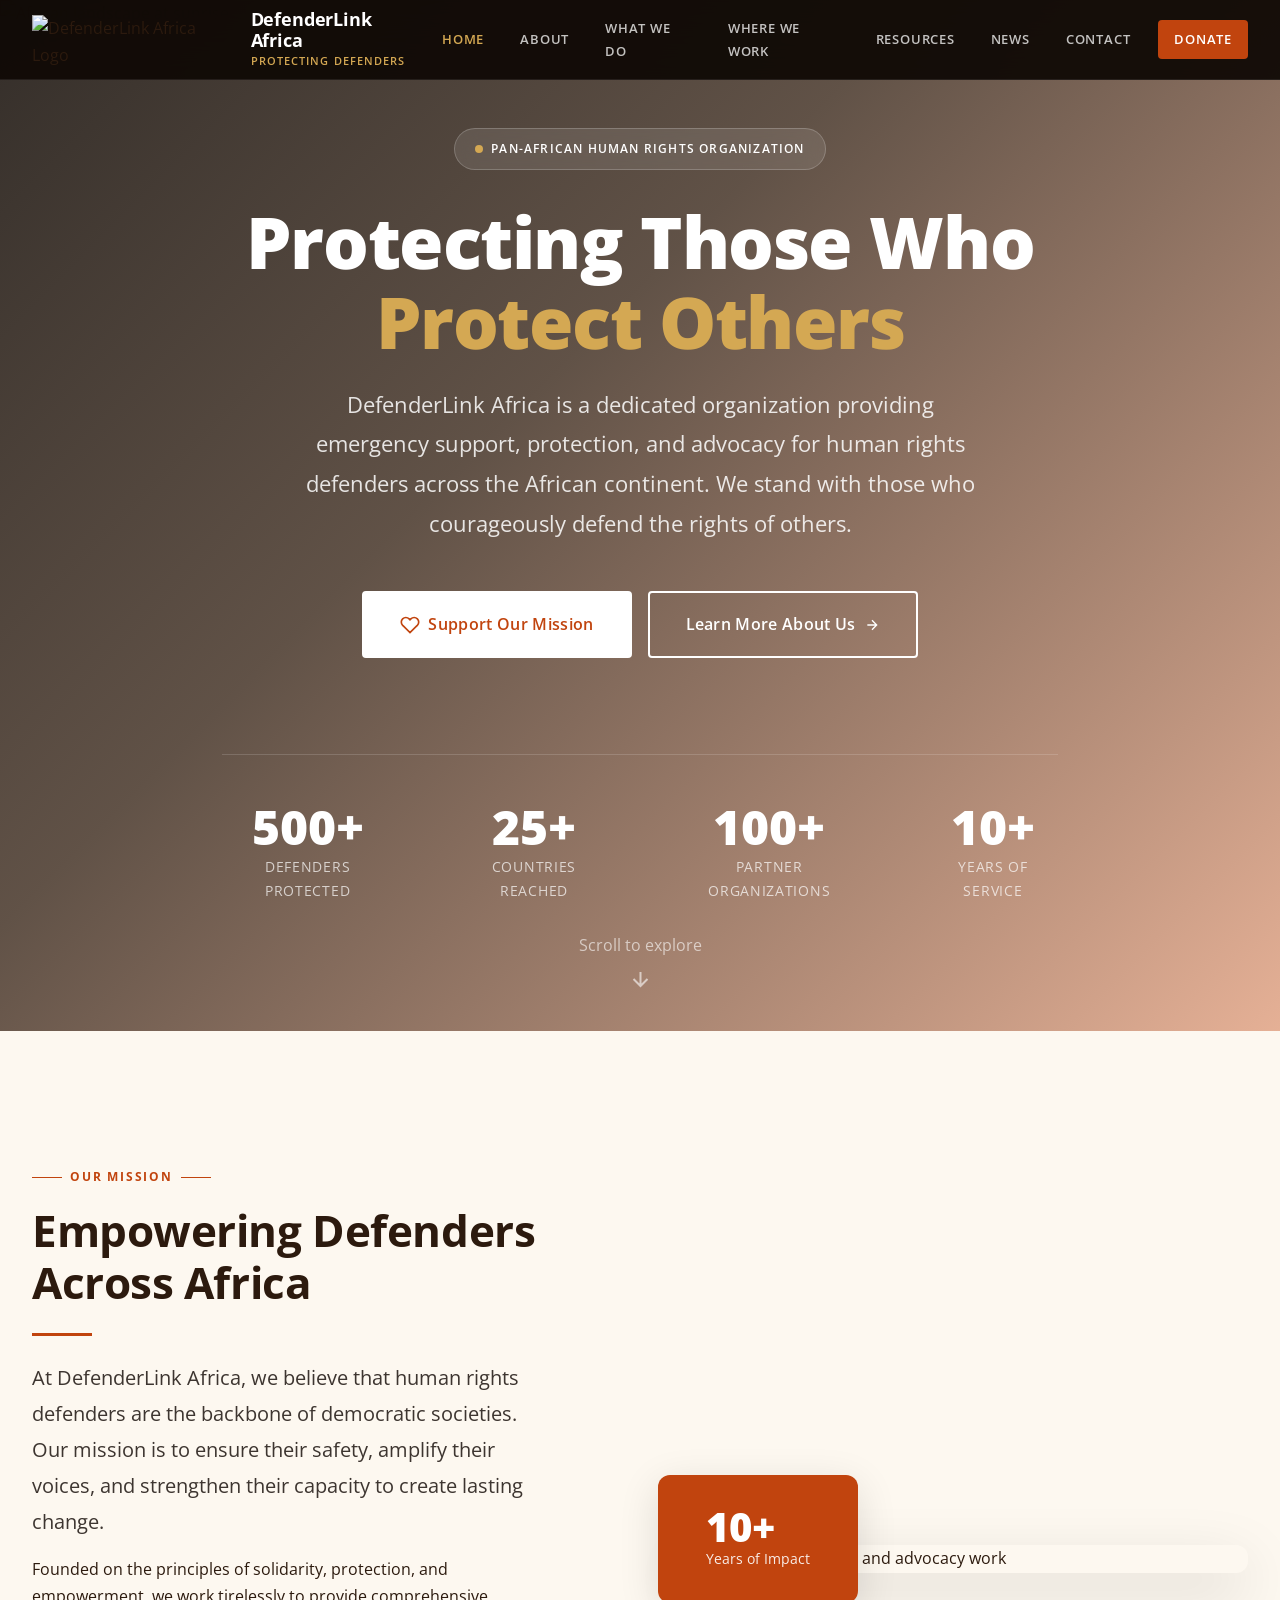
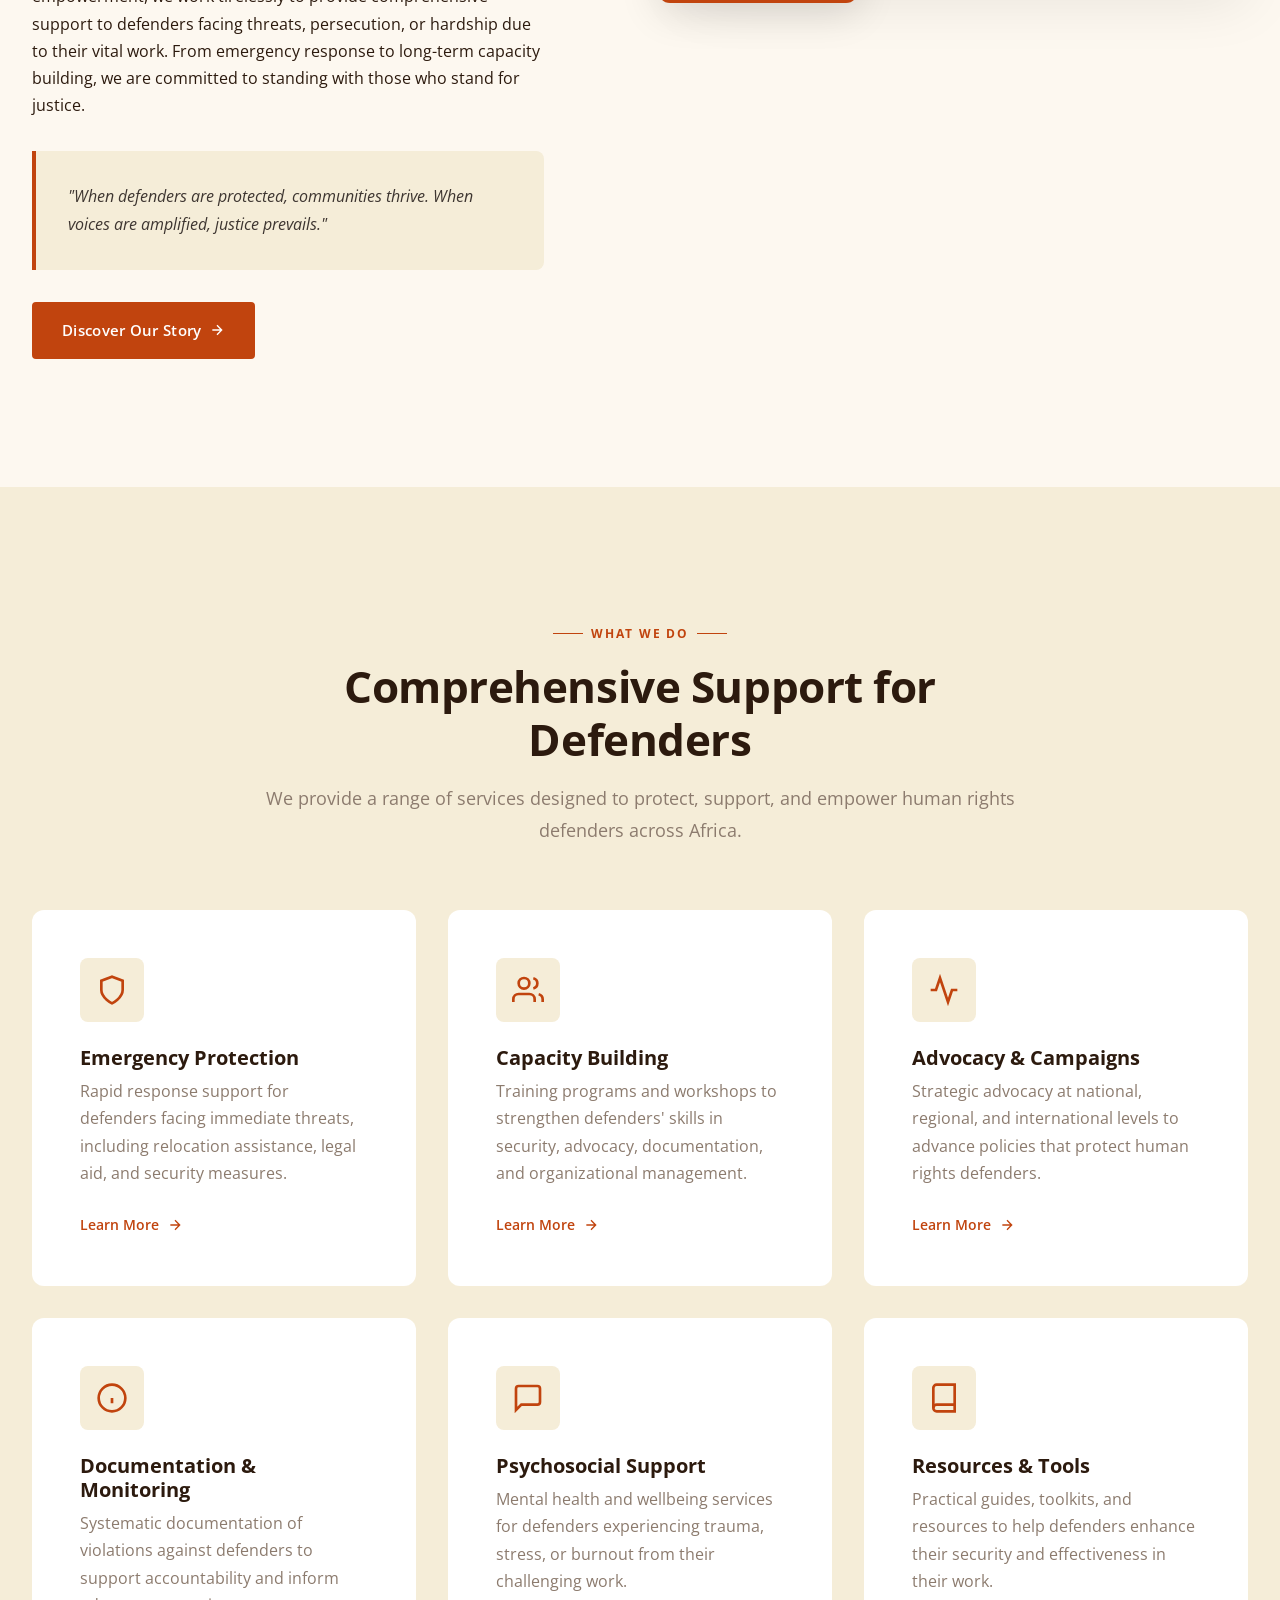
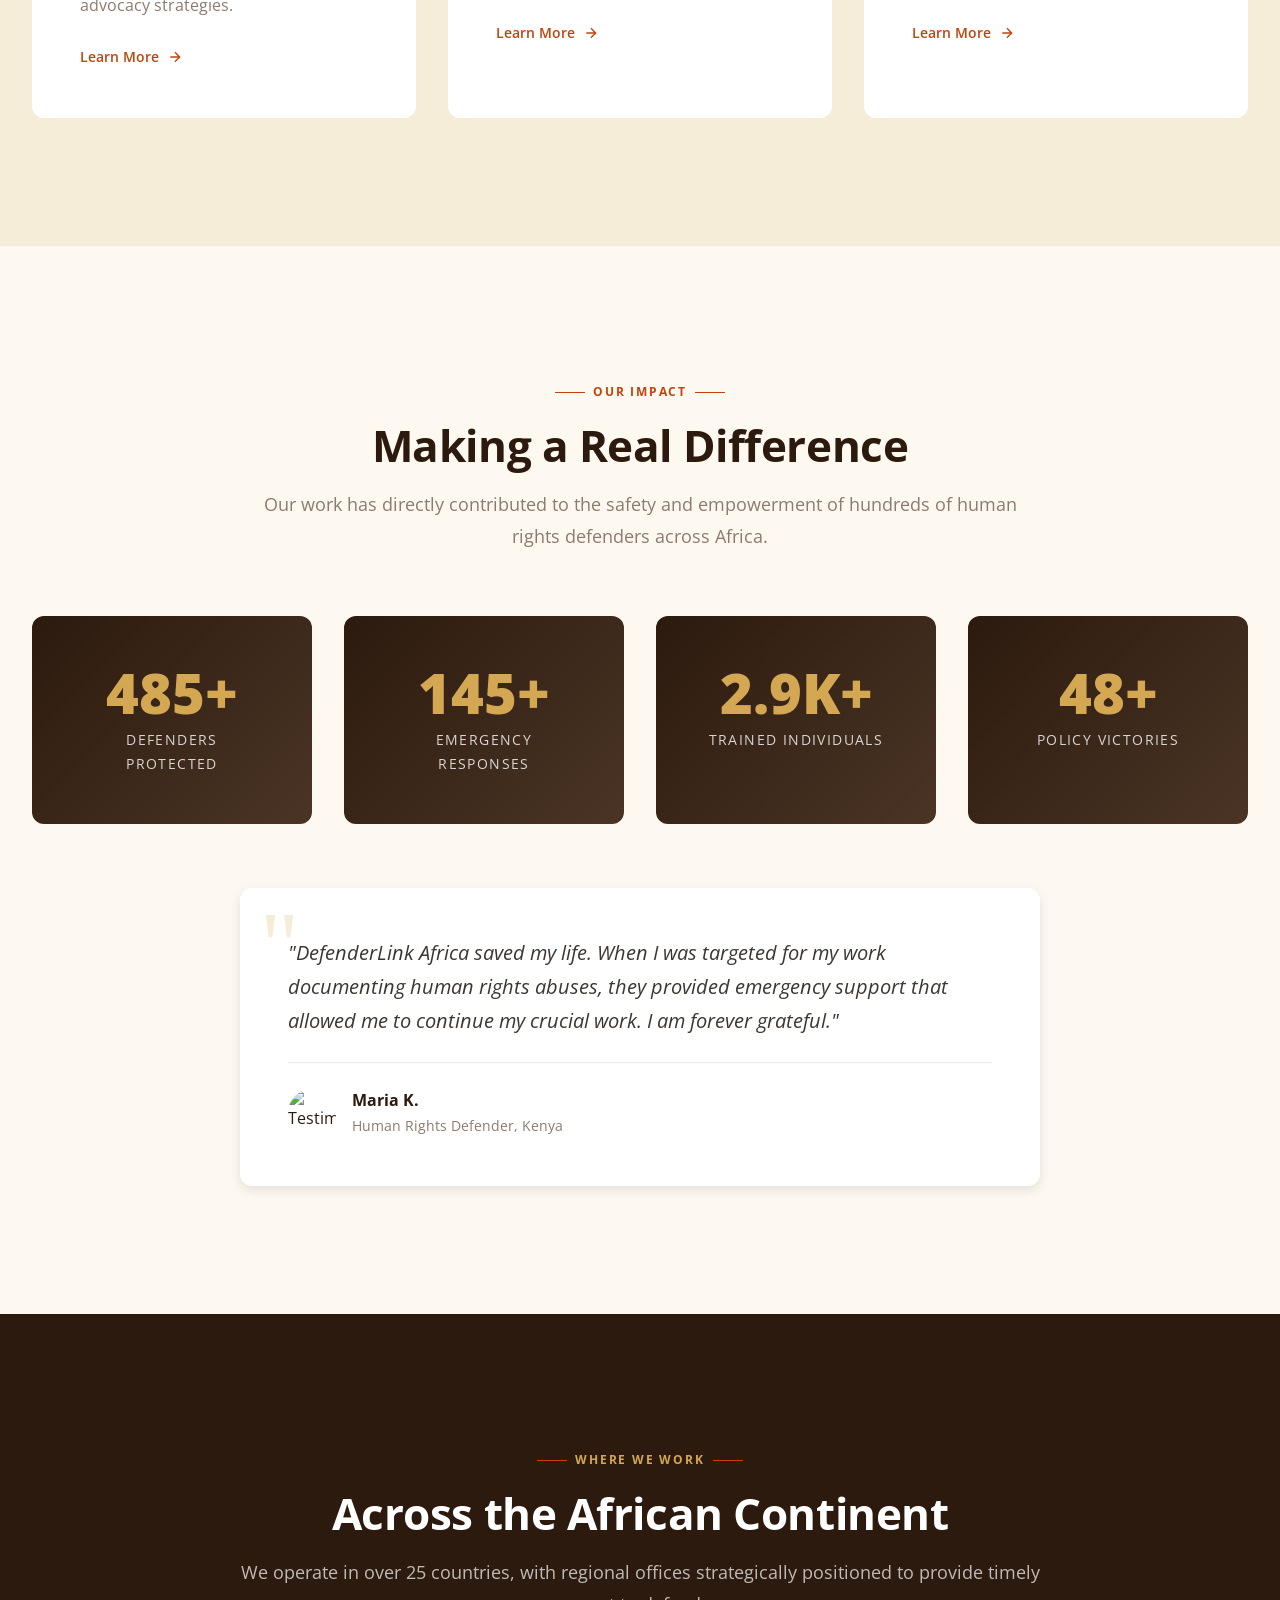
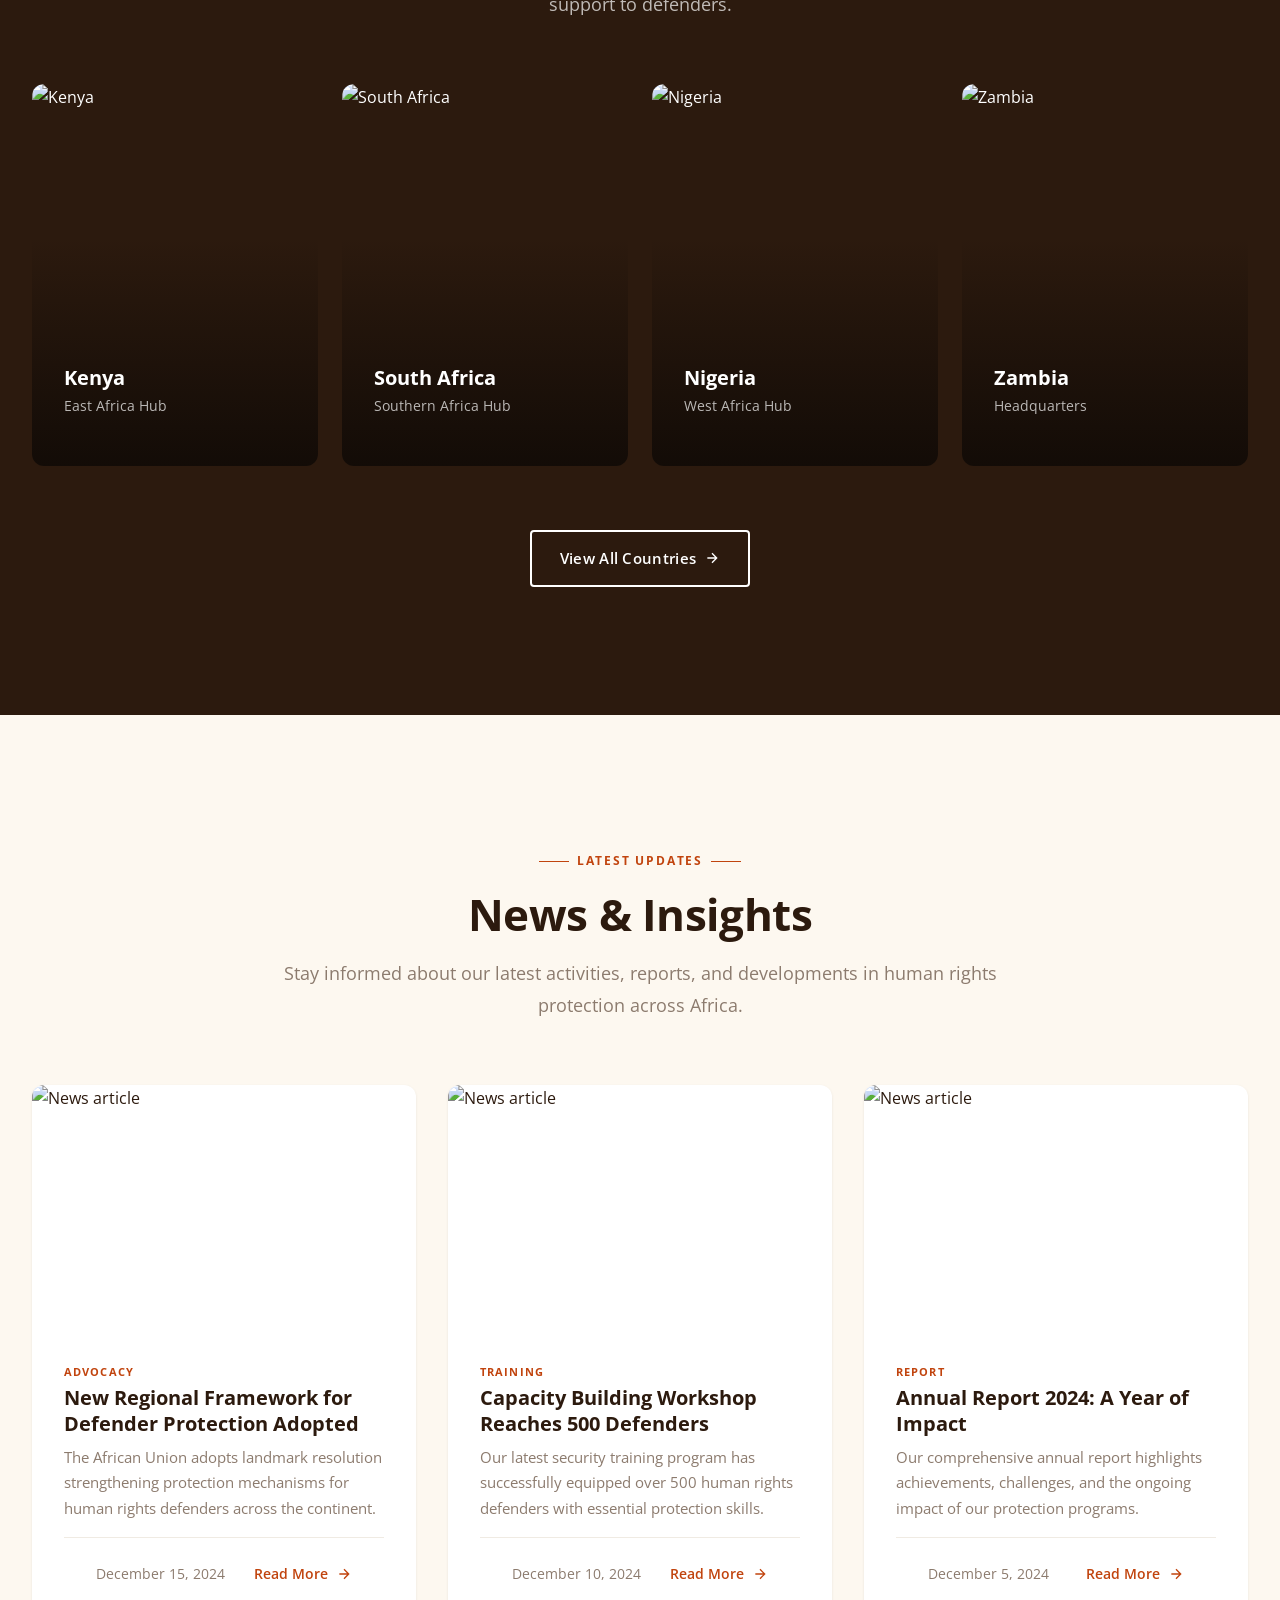
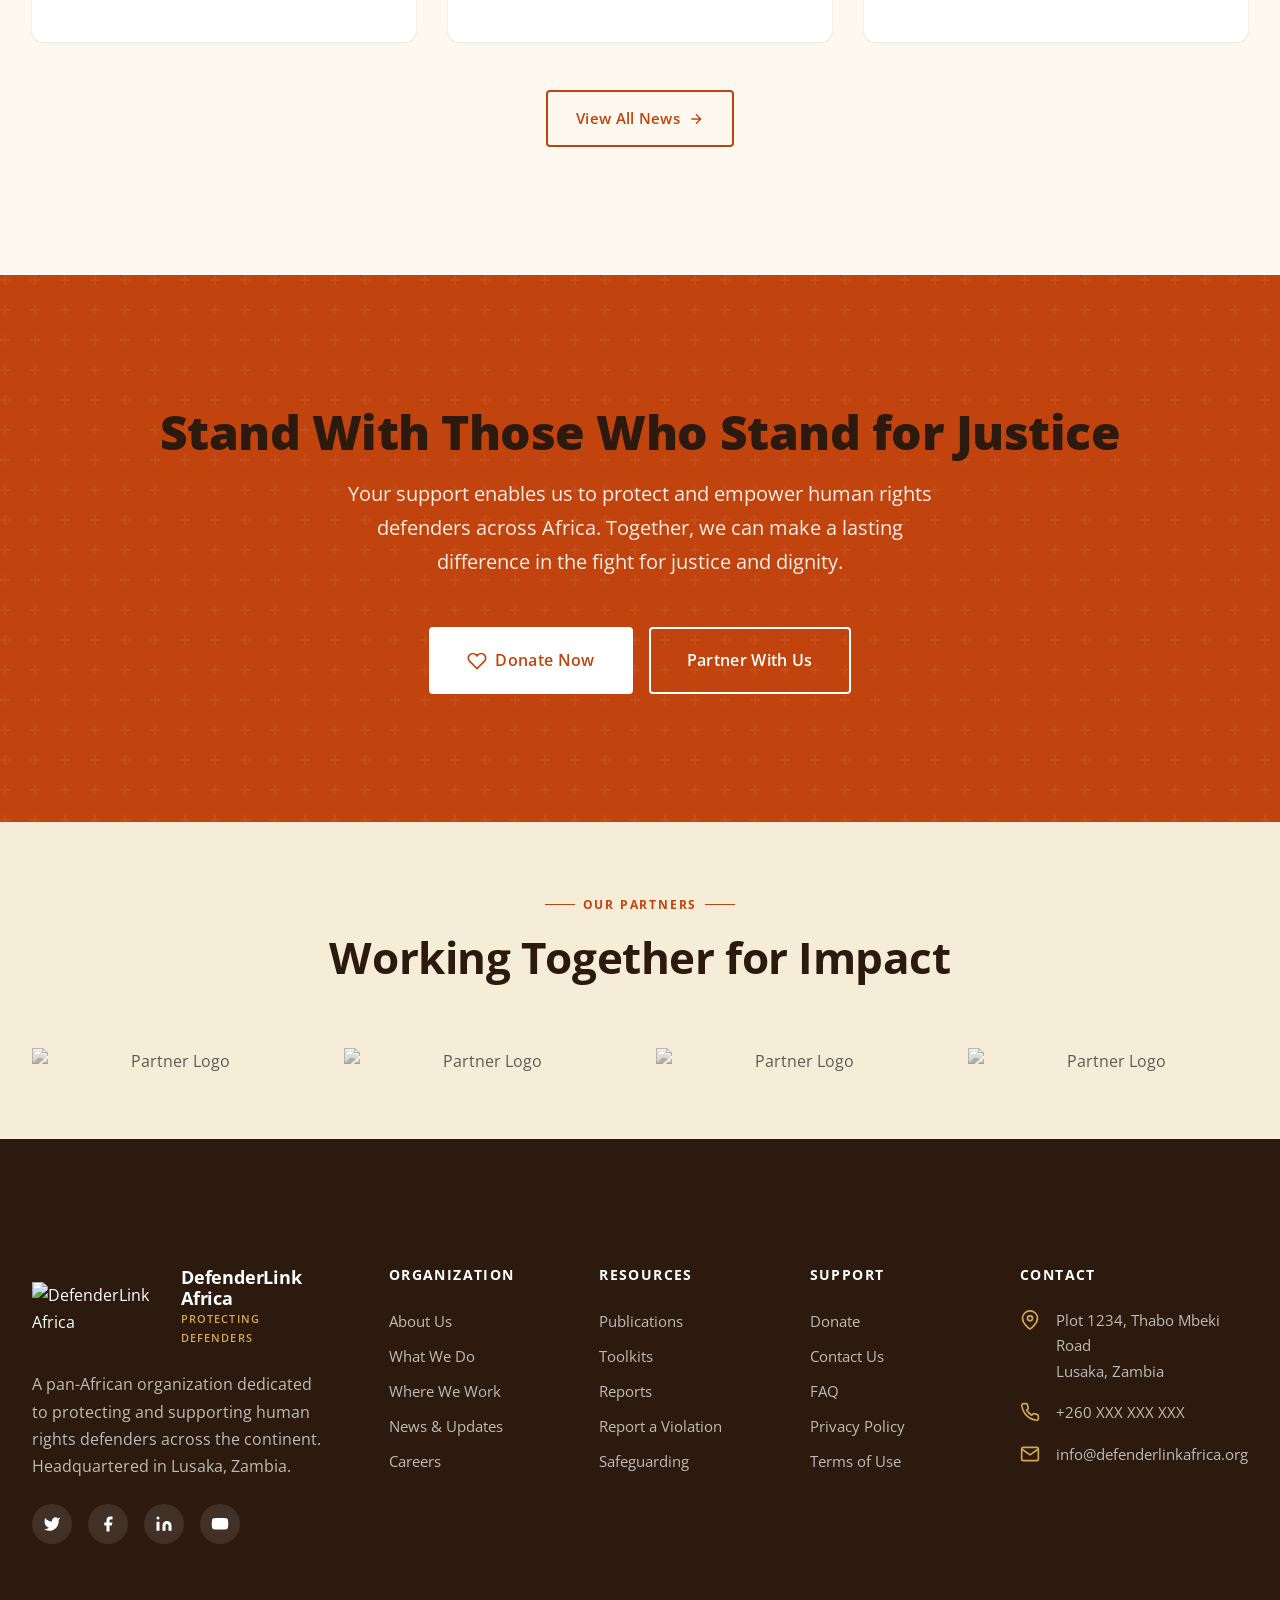
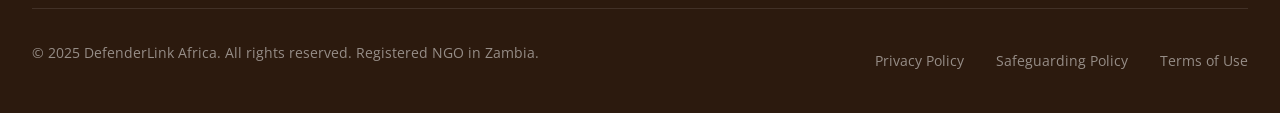
==== commit d5fa152d: "Create comprehensive multi-page NGO website with Open Sans font, unique earth-tone design, and prope" ====
--- a/index.html
+++ b/index.html
@@ -1,2258 +1,631 @@
 <!DOCTYPE html>
 <html lang="en">
 <head>
-<meta charset="UTF-8">
-<meta name="viewport" content="width=device-width, initial-scale=1.0">
-<title>DefenderLink Africa</title>
-<link rel="preconnect" href="https://fonts.googleapis.com">
-<link href="https://fonts.googleapis.com/css2?family=Playfair+Display:ital,wght@0,400;0,700;0,900;1,400;1,700&family=DM+Sans:wght@300;400;500;600&family=DM+Mono:wght@400;500&display=swap" rel="stylesheet">
-<style>
-/* ============================================
-   CSS VARIABLES & RESET
-   ============================================ */
-:root {
-  --rust:     #C1440E;
-  --rust-dark:#8B2E08;
-  --amber:    #E8A020;
-  --sand:     #F5EDD8;
-  --earth:    #2C1A0E;
-  --smoke:    #F0EBE3;
-  --slate:    #3D3530;
-  --muted:    #8C7B6E;
-  --white:    #FDFAF6;
-  --black:    #100A06;
-  --line:     rgba(44,26,14,0.12);
-
-  --font-display: 'Playfair Display', Georgia, serif;
-  --font-body:    'DM Sans', sans-serif;
-  --font-mono:    'DM Mono', monospace;
-}
-
-*, *::before, *::after { box-sizing: border-box; margin: 0; padding: 0; }
-
-html { scroll-behavior: smooth; font-size: 16px; }
-
-body {
-  font-family: var(--font-body);
-  background: var(--white);
-  color: var(--earth);
-  overflow-x: hidden;
-}
-
-/* ============================================
-   NAVIGATION
-   ============================================ */
-.nav {
-  position: fixed;
-  top: 0; left: 0; right: 0;
-  z-index: 1000;
-  display: flex;
-  align-items: center;
-  justify-content: space-between;
-  padding: 0 48px;
-  height: 72px;
-  background: rgba(16,10,6,0.92);
-  backdrop-filter: blur(12px);
-  border-bottom: 1px solid rgba(255,255,255,0.06);
-  transition: all 0.3s ease;
-}
-
-.nav-logo img {
-  height: 40px;
-  width: auto;
-  display: block;
-  filter: brightness(0) invert(1);
-}
-.nav-logo-placeholder {
-  display: flex;
-  align-items: center;
-  gap: 10px;
-  text-decoration: none;
-}
-.nav-logo-placeholder .logo-img {
-  height: 40px;
-  width: 40px;
-  background: var(--rust);
-  border-radius: 4px;
-  display: flex;
-  align-items: center;
-  justify-content: center;
-  font-family: var(--font-display);
-  color: #fff;
-  font-size: 18px;
-  font-weight: 700;
-}
-/* ============ REPLACE THIS WITH YOUR IMGURL LOGO ============
-   <img src="https://i.imgur.com/YOURCODE.png" alt="DefenderLink Africa" />
-   =========================================================== */
-.nav-logo-placeholder .logo-text {
-  font-family: var(--font-display);
-  color: #fff;
-  font-size: 13px;
-  line-height: 1.2;
-  letter-spacing: 0.02em;
-}
-.nav-logo-placeholder .logo-text span {
-  display: block;
-  font-size: 10px;
-  font-family: var(--font-body);
-  letter-spacing: 0.12em;
-  text-transform: uppercase;
-  color: var(--amber);
-  font-weight: 500;
-}
-
-.nav-links {
-  display: flex;
-  gap: 32px;
-  list-style: none;
-}
-.nav-links a {
-  color: rgba(255,255,255,0.72);
-  text-decoration: none;
-  font-size: 12.5px;
-  letter-spacing: 0.1em;
-  text-transform: uppercase;
-  font-weight: 500;
-  transition: color 0.2s;
-}
-.nav-links a:hover { color: var(--amber); }
-
-.nav-cta {
-  background: var(--rust);
-  color: #fff !important;
-  padding: 9px 20px !important;
-  border-radius: 2px;
-  letter-spacing: 0.08em !important;
-  transition: background 0.2s !important;
-}
-.nav-cta:hover { background: var(--rust-dark) !important; color: #fff !important; }
-
-.nav-hamburger {
-  display: none;
-  flex-direction: column;
-  gap: 5px;
-  cursor: pointer;
-  padding: 8px;
-}
-.nav-hamburger span {
-  display: block;
-  width: 24px;
-  height: 2px;
-  background: #fff;
-  transition: all 0.3s;
-}
-
-.mobile-menu {
-  display: none;
-  position: fixed;
-  top: 72px; left: 0; right: 0;
-  background: var(--black);
-  padding: 32px 48px;
-  z-index: 999;
-  border-top: 1px solid rgba(255,255,255,0.06);
-}
-.mobile-menu.open { display: block; }
-.mobile-menu ul { list-style: none; display: flex; flex-direction: column; gap: 20px; }
-.mobile-menu a {
-  color: rgba(255,255,255,0.8);
-  text-decoration: none;
-  font-size: 15px;
-  letter-spacing: 0.08em;
-  text-transform: uppercase;
-  font-weight: 500;
-  transition: color 0.2s;
-}
-.mobile-menu a:hover { color: var(--amber); }
-
-/* ============================================
-   PAGE SYSTEM
-   ============================================ */
-.page { display: none; }
-.page.active { display: block; }
-
-/* ============================================
-   HERO — HOME
-   ============================================ */
-.hero-home {
-  position: relative;
-  height: 100vh;
-  min-height: 700px;
-  display: flex;
-  align-items: flex-end;
-  padding: 0 48px 80px;
-  overflow: hidden;
-}
-
-/* ============ HERO BACKGROUND IMAGE PLACEHOLDER ============
-   Replace the gradient below with your background image:
-   background-image: url('YOUR_IMAGE_URL_HERE');
-   background-size: cover;
-   background-position: center;
-   =========================================================== */
-.hero-bg {
-  position: absolute;
-  inset: 0;
-  background:
-    linear-gradient(to top, rgba(16,10,6,0.92) 0%, rgba(16,10,6,0.4) 50%, rgba(16,10,6,0.2) 100%),
-    linear-gradient(135deg, #2C1A0E 0%, #4A2E1A 40%, #6B3D22 70%, #3D2A1A 100%);
-  /* ↑ DELETE THIS LINE AND ADD YOUR IMAGE URL ABOVE ↑ */
-  background-size: cover;
-  background-position: center;
-}
-
-.hero-bg-label {
-  position: absolute;
-  top: 50%;
-  left: 50%;
-  transform: translate(-50%, -50%);
-  background: rgba(193,68,14,0.15);
-  border: 2px dashed rgba(193,68,14,0.5);
-  color: rgba(255,255,255,0.5);
-  font-family: var(--font-mono);
-  font-size: 13px;
-  padding: 20px 40px;
-  border-radius: 4px;
-  text-align: center;
-  pointer-events: none;
-  letter-spacing: 0.05em;
-}
-
-.hero-accent-line {
-  position: absolute;
-  left: 0;
-  top: 0;
-  bottom: 0;
-  width: 4px;
-  background: linear-gradient(to bottom, transparent, var(--rust), var(--amber), transparent);
-}
-
-.hero-content {
-  position: relative;
-  z-index: 2;
-  max-width: 860px;
-}
-
-.hero-eyebrow {
-  display: inline-flex;
-  align-items: center;
-  gap: 10px;
-  margin-bottom: 24px;
-}
-.hero-eyebrow::before {
-  content: '';
-  display: block;
-  width: 40px;
-  height: 2px;
-  background: var(--amber);
-}
-.hero-eyebrow span {
-  font-family: var(--font-mono);
-  font-size: 11px;
-  letter-spacing: 0.2em;
-  text-transform: uppercase;
-  color: var(--amber);
-}
-
-.hero-title {
-  font-family: var(--font-display);
-  font-size: clamp(48px, 7vw, 96px);
-  line-height: 1.02;
-  color: #fff;
-  font-weight: 900;
-  margin-bottom: 24px;
-  letter-spacing: -0.02em;
-}
-.hero-title em {
-  font-style: italic;
-  color: var(--amber);
-}
-
-.hero-subtitle {
-  font-size: 17px;
-  color: rgba(255,255,255,0.65);
-  line-height: 1.7;
-  max-width: 560px;
-  margin-bottom: 48px;
-  font-weight: 300;
-}
-
-.hero-actions {
-  display: flex;
-  gap: 16px;
-  flex-wrap: wrap;
-}
-
-.btn-primary {
-  background: var(--rust);
-  color: #fff;
-  padding: 16px 36px;
-  font-size: 13px;
-  letter-spacing: 0.1em;
-  text-transform: uppercase;
-  font-weight: 600;
-  text-decoration: none;
-  border: none;
-  cursor: pointer;
-  transition: all 0.25s;
-  display: inline-flex;
-  align-items: center;
-  gap: 10px;
-  font-family: var(--font-body);
-}
-.btn-primary:hover { background: var(--rust-dark); transform: translateY(-2px); }
-.btn-primary svg { transition: transform 0.25s; }
-.btn-primary:hover svg { transform: translateX(4px); }
-
-.btn-secondary {
-  background: transparent;
-  color: #fff;
-  padding: 15px 36px;
-  font-size: 13px;
-  letter-spacing: 0.1em;
-  text-transform: uppercase;
-  font-weight: 600;
-  text-decoration: none;
-  border: 1px solid rgba(255,255,255,0.3);
-  cursor: pointer;
-  transition: all 0.25s;
-  display: inline-flex;
-  align-items: center;
-  gap: 10px;
-  font-family: var(--font-body);
-}
-.btn-secondary:hover { border-color: var(--amber); color: var(--amber); }
-
-.hero-scroll {
-  position: absolute;
-  right: 48px;
-  bottom: 80px;
-  z-index: 2;
-  display: flex;
-  flex-direction: column;
-  align-items: center;
-  gap: 8px;
-  color: rgba(255,255,255,0.4);
-  font-family: var(--font-mono);
-  font-size: 10px;
-  letter-spacing: 0.15em;
-  text-transform: uppercase;
-}
-.hero-scroll::after {
-  content: '';
-  display: block;
-  width: 1px;
-  height: 60px;
-  background: linear-gradient(to bottom, rgba(255,255,255,0.4), transparent);
-  animation: scrollLine 2s ease-in-out infinite;
-}
-@keyframes scrollLine { 0%,100% { opacity: 0.4; } 50% { opacity: 1; } }
-
-/* ============================================
-   STATS BAR
-   ============================================ */
-.stats-bar {
-  background: var(--earth);
-  padding: 0 48px;
-  display: grid;
-  grid-template-columns: repeat(4, 1fr);
-  border-bottom: 1px solid rgba(255,255,255,0.06);
-}
-.stat-item {
-  padding: 36px 0;
-  border-right: 1px solid rgba(255,255,255,0.08);
-  text-align: center;
-}
-.stat-item:last-child { border-right: none; }
-.stat-num {
-  font-family: var(--font-display);
-  font-size: 42px;
-  font-weight: 900;
-  color: var(--amber);
-  line-height: 1;
-  margin-bottom: 6px;
-}
-.stat-label {
-  font-size: 11px;
-  letter-spacing: 0.15em;
-  text-transform: uppercase;
-  color: rgba(255,255,255,0.45);
-  font-weight: 500;
-}
-
-/* ============================================
-   SECTION UTILITIES
-   ============================================ */
-.section {
-  padding: 120px 48px;
-}
-.section-sm {
-  padding: 80px 48px;
-}
-.section-alt {
-  background: var(--smoke);
-}
-.section-dark {
-  background: var(--earth);
-  color: var(--sand);
-}
-
-.section-label {
-  display: inline-flex;
-  align-items: center;
-  gap: 10px;
-  margin-bottom: 16px;
-}
-.section-label::before {
-  content: '';
-  width: 28px;
-  height: 2px;
-  background: var(--rust);
-}
-.section-label span {
-  font-family: var(--font-mono);
-  font-size: 11px;
-  letter-spacing: 0.2em;
-  text-transform: uppercase;
-  color: var(--rust);
-}
-
-.section-dark .section-label::before { background: var(--amber); }
-.section-dark .section-label span { color: var(--amber); }
-
-.section-title {
-  font-family: var(--font-display);
-  font-size: clamp(32px, 4vw, 56px);
-  font-weight: 700;
-  line-height: 1.1;
-  letter-spacing: -0.02em;
-  margin-bottom: 24px;
-}
-
-.section-dark .section-title { color: var(--sand); }
-
-.section-body {
-  font-size: 16px;
-  line-height: 1.8;
-  color: var(--slate);
-  max-width: 680px;
-}
-.section-dark .section-body { color: rgba(245,237,216,0.65); }
-
-/* ============================================
-   TWO COLUMN LAYOUT
-   ============================================ */
-.two-col {
-  display: grid;
-  grid-template-columns: 1fr 1fr;
-  gap: 80px;
-  align-items: center;
-}
-.two-col.reverse { direction: rtl; }
-.two-col.reverse > * { direction: ltr; }
-
-.img-block {
-  position: relative;
-  aspect-ratio: 4/3;
-  overflow: hidden;
-}
-/* ============ IMAGE PLACEHOLDER (replace background-color with image) ============ */
-.img-block-inner {
-  width: 100%;
-  height: 100%;
-  background: linear-gradient(135deg, #4A2E1A, #6B3D22);
-  display: flex;
-  align-items: center;
-  justify-content: center;
-}
-.img-placeholder-label {
-  text-align: center;
-  color: rgba(255,255,255,0.4);
-  font-family: var(--font-mono);
-  font-size: 12px;
-  padding: 20px;
-  border: 1px dashed rgba(255,255,255,0.25);
-  border-radius: 4px;
-}
-/* ============================================================= */
-.img-block::after {
-  content: '';
-  position: absolute;
-  bottom: -20px;
-  right: -20px;
-  width: 60%;
-  height: 60%;
-  border: 2px solid var(--rust);
-  z-index: -1;
-}
-
-/* ============================================
-   PILLARS / FEATURES GRID
-   ============================================ */
-.pillars-grid {
-  display: grid;
-  grid-template-columns: repeat(3, 1fr);
-  gap: 2px;
-  margin-top: 64px;
-  background: var(--line);
-}
-.pillar-card {
-  background: var(--white);
-  padding: 48px 36px;
-  position: relative;
-  overflow: hidden;
-  transition: all 0.3s;
-  cursor: default;
-}
-.pillar-card::before {
-  content: '';
-  position: absolute;
-  bottom: 0; left: 0; right: 0;
-  height: 3px;
-  background: var(--rust);
-  transform: scaleX(0);
-  transition: transform 0.3s;
-  transform-origin: left;
-}
-.pillar-card:hover::before { transform: scaleX(1); }
-.pillar-card:hover { transform: translateY(-4px); box-shadow: 0 20px 60px rgba(44,26,14,0.12); }
-
-.pillar-num {
-  font-family: var(--font-display);
-  font-size: 72px;
-  font-weight: 900;
-  color: rgba(44,26,14,0.06);
-  line-height: 1;
-  position: absolute;
-  top: 16px; right: 24px;
-  user-select: none;
-}
-.pillar-icon {
-  width: 44px;
-  height: 44px;
-  background: var(--rust);
-  border-radius: 4px;
-  display: flex;
-  align-items: center;
-  justify-content: center;
-  margin-bottom: 20px;
-}
-.pillar-icon svg { color: #fff; }
-.pillar-title {
-  font-family: var(--font-display);
-  font-size: 20px;
-  font-weight: 700;
-  margin-bottom: 12px;
-  line-height: 1.2;
-}
-.pillar-desc {
-  font-size: 14.5px;
-  line-height: 1.7;
-  color: var(--muted);
-}
-
-/* ============================================
-   COUNTRY CARDS
-   ============================================ */
-.countries-grid {
-  display: grid;
-  grid-template-columns: repeat(3, 1fr);
-  gap: 24px;
-  margin-top: 64px;
-}
-.country-card {
-  position: relative;
-  overflow: hidden;
-  background: var(--earth);
-  cursor: pointer;
-  transition: transform 0.3s;
-}
-.country-card:hover { transform: translateY(-6px); }
-.country-card-img {
-  height: 220px;
-  /* ============ REPLACE WITH COUNTRY IMAGE ============ */
-  background: linear-gradient(135deg, #3D2A1A, #5A3520);
-  /* ==================================================== */
-  display: flex;
-  align-items: center;
-  justify-content: center;
-  color: rgba(255,255,255,0.3);
-  font-family: var(--font-mono);
-  font-size: 11px;
-  letter-spacing: 0.1em;
-  position: relative;
-  overflow: hidden;
-}
-.country-card-img::after {
-  content: '';
-  position: absolute;
-  inset: 0;
-  background: linear-gradient(to top, rgba(16,10,6,0.8) 0%, transparent 60%);
-}
-.country-flag {
-  position: absolute;
-  bottom: 16px;
-  left: 20px;
-  z-index: 2;
-  font-size: 32px;
-}
-.country-card-body {
-  padding: 24px 24px 28px;
-}
-.country-name {
-  font-family: var(--font-display);
-  font-size: 22px;
-  font-weight: 700;
-  color: var(--sand);
-  margin-bottom: 8px;
-}
-.country-focus {
-  font-size: 11px;
-  letter-spacing: 0.15em;
-  text-transform: uppercase;
-  color: var(--amber);
-  font-weight: 600;
-  margin-bottom: 12px;
-  font-family: var(--font-mono);
-}
-.country-desc {
-  font-size: 13.5px;
-  line-height: 1.7;
-  color: rgba(245,237,216,0.55);
-}
-.country-link {
-  display: inline-flex;
-  align-items: center;
-  gap: 6px;
-  margin-top: 16px;
-  font-size: 12px;
-  letter-spacing: 0.1em;
-  text-transform: uppercase;
-  color: var(--rust);
-  text-decoration: none;
-  font-weight: 600;
-  transition: gap 0.2s;
-}
-.country-link:hover { gap: 10px; }
-
-/* ============================================
-   DEFENDERS DIARY / NEWS CARDS
-   ============================================ */
-.diary-grid {
-  display: grid;
-  grid-template-columns: 1.4fr 1fr 1fr;
-  gap: 2px;
-  margin-top: 64px;
-  background: var(--line);
-}
-.diary-card {
-  background: var(--white);
-  padding: 40px 36px;
-  transition: background 0.3s;
-  cursor: pointer;
-}
-.diary-card:hover { background: var(--smoke); }
-.diary-card.featured { background: var(--earth); }
-.diary-cat {
-  font-family: var(--font-mono);
-  font-size: 10px;
-  letter-spacing: 0.2em;
-  text-transform: uppercase;
-  color: var(--rust);
-  font-weight: 600;
-  margin-bottom: 16px;
-}
-.diary-card.featured .diary-cat { color: var(--amber); }
-.diary-title {
-  font-family: var(--font-display);
-  font-size: 22px;
-  font-weight: 700;
-  line-height: 1.25;
-  margin-bottom: 16px;
-}
-.diary-card.featured .diary-title { color: var(--sand); font-size: 28px; }
-.diary-excerpt {
-  font-size: 14px;
-  line-height: 1.75;
-  color: var(--muted);
-}
-.diary-card.featured .diary-excerpt { color: rgba(245,237,216,0.6); }
-.diary-read {
-  display: inline-flex;
-  align-items: center;
-  gap: 6px;
-  margin-top: 24px;
-  font-size: 12px;
-  letter-spacing: 0.1em;
-  text-transform: uppercase;
-  font-weight: 600;
-  color: var(--rust);
-  text-decoration: none;
-  transition: gap 0.2s;
-}
-.diary-card.featured .diary-read { color: var(--amber); }
-.diary-read:hover { gap: 10px; }
-
-/* ============================================
-   GOALS / OBJECTIVE 2030
-   ============================================ */
-.goals-grid {
-  display: grid;
-  grid-template-columns: repeat(4, 1fr);
-  gap: 2px;
-  margin-top: 64px;
-  background: rgba(245,237,216,0.1);
-}
-.goal-card {
-  background: rgba(44,26,14,0.6);
-  padding: 40px 28px;
-  border: 1px solid rgba(245,237,216,0.08);
-  transition: background 0.3s;
-}
-.goal-card:hover { background: rgba(44,26,14,0.8); }
-.goal-num {
-  font-family: var(--font-display);
-  font-size: 64px;
-  font-weight: 900;
-  color: var(--rust);
-  line-height: 1;
-  margin-bottom: 16px;
-  opacity: 0.7;
-}
-.goal-text {
-  font-size: 15px;
-  line-height: 1.6;
-  color: rgba(245,237,216,0.75);
-  font-weight: 300;
-}
-
-/* ============================================
-   EMERGENCY / CONTACT BANNER
-   ============================================ */
-.emergency-banner {
-  background: var(--rust);
-  padding: 80px 48px;
-  display: grid;
-  grid-template-columns: 1fr auto;
-  gap: 48px;
-  align-items: center;
-}
-.emergency-title {
-  font-family: var(--font-display);
-  font-size: 36px;
-  font-weight: 700;
-  color: #fff;
-  margin-bottom: 12px;
-  line-height: 1.2;
-}
-.emergency-sub { font-size: 15px; color: rgba(255,255,255,0.75); line-height: 1.7; }
-.btn-white {
-  background: #fff;
-  color: var(--rust);
-  padding: 18px 40px;
-  font-size: 13px;
-  letter-spacing: 0.1em;
-  text-transform: uppercase;
-  font-weight: 700;
-  text-decoration: none;
-  display: inline-flex;
-  align-items: center;
-  gap: 10px;
-  white-space: nowrap;
-  transition: all 0.25s;
-  font-family: var(--font-body);
-  cursor: pointer;
-  border: none;
-}
-.btn-white:hover { background: var(--earth); color: var(--amber); }
-
-/* ============================================
-   ABOUT PAGE — MISSION / VALUES
-   ============================================ */
-.values-grid {
-  display: grid;
-  grid-template-columns: repeat(3, 1fr);
-  gap: 32px;
-  margin-top: 64px;
-}
-.value-card {
-  padding: 40px 32px;
-  border: 1px solid var(--line);
-  position: relative;
-  transition: all 0.3s;
-}
-.value-card::before {
-  content: '';
-  position: absolute;
-  top: 0; left: 0; right: 0;
-  height: 3px;
-  background: var(--rust);
-}
-.value-card:hover { box-shadow: 0 16px 48px rgba(44,26,14,0.08); transform: translateY(-4px); }
-.value-icon { font-size: 32px; margin-bottom: 16px; }
-.value-name {
-  font-family: var(--font-display);
-  font-size: 20px;
-  font-weight: 700;
-  margin-bottom: 12px;
-}
-.value-desc { font-size: 14.5px; line-height: 1.75; color: var(--muted); }
-
-/* ============================================
-   HERO — INNER PAGES
-   ============================================ */
-.hero-inner {
-  position: relative;
-  height: 420px;
-  display: flex;
-  align-items: flex-end;
-  padding: 0 48px 60px;
-  margin-top: 72px;
-  overflow: hidden;
-}
-
-/* ============ INNER PAGE HERO BACKGROUND IMAGE PLACEHOLDER ============
-   Replace the gradient below with:
-   background-image: url('YOUR_IMAGE_URL_HERE');
-   background-size: cover;
-   background-position: center;
-   ======================================================================= */
-.hero-inner-bg {
-  position: absolute;
-  inset: 0;
-  background:
-    linear-gradient(to top, rgba(16,10,6,0.9) 0%, rgba(16,10,6,0.3) 100%),
-    linear-gradient(135deg, #1A0E06 0%, #3D2010 100%);
-  background-size: cover;
-  background-position: center;
-}
-.hero-inner-placeholder {
-  position: absolute;
-  top: 40%;
-  left: 50%;
-  transform: translate(-50%, -50%);
-  background: rgba(193,68,14,0.1);
-  border: 2px dashed rgba(193,68,14,0.4);
-  color: rgba(255,255,255,0.4);
-  font-family: var(--font-mono);
-  font-size: 12px;
-  padding: 16px 32px;
-  border-radius: 4px;
-  pointer-events: none;
-  white-space: nowrap;
-  letter-spacing: 0.05em;
-}
-
-.hero-inner-content { position: relative; z-index: 2; }
-.hero-inner-title {
-  font-family: var(--font-display);
-  font-size: clamp(36px, 5vw, 64px);
-  font-weight: 900;
-  color: #fff;
-  line-height: 1.05;
-  letter-spacing: -0.02em;
-  margin-top: 12px;
-}
-
-/* ============================================
-   WORK PAGE — SERVICE LIST
-   ============================================ */
-.services-list {
-  display: grid;
-  gap: 2px;
-  margin-top: 64px;
-  background: var(--line);
-}
-.service-row {
-  display: grid;
-  grid-template-columns: 60px 1fr 1fr auto;
-  gap: 32px;
-  align-items: start;
-  background: var(--white);
-  padding: 40px 48px;
-  transition: background 0.3s;
-  cursor: default;
-}
-.service-row:hover { background: var(--smoke); }
-.service-row-num {
-  font-family: var(--font-mono);
-  font-size: 12px;
-  letter-spacing: 0.1em;
-  color: var(--muted);
-  padding-top: 4px;
-}
-.service-row-title {
-  font-family: var(--font-display);
-  font-size: 22px;
-  font-weight: 700;
-  line-height: 1.2;
-}
-.service-row-desc { font-size: 14.5px; line-height: 1.75; color: var(--muted); }
-.service-row-tag {
-  background: var(--sand);
-  color: var(--rust);
-  font-family: var(--font-mono);
-  font-size: 10px;
-  letter-spacing: 0.12em;
-  text-transform: uppercase;
-  font-weight: 600;
-  padding: 6px 14px;
-  white-space: nowrap;
-  align-self: start;
-}
-
-/* ============================================
-   CONTACT FORM
-   ============================================ */
-.contact-grid {
-  display: grid;
-  grid-template-columns: 1fr 1fr;
-  gap: 80px;
-  margin-top: 64px;
-}
-.contact-info .info-item {
-  display: flex;
-  gap: 16px;
-  margin-bottom: 32px;
-}
-.info-icon {
-  width: 44px;
-  height: 44px;
-  background: var(--rust);
-  border-radius: 4px;
-  display: flex;
-  align-items: center;
-  justify-content: center;
-  flex-shrink: 0;
-}
-.info-icon svg { color: #fff; }
-.info-label {
-  font-size: 11px;
-  letter-spacing: 0.15em;
-  text-transform: uppercase;
-  color: var(--muted);
-  margin-bottom: 4px;
-  font-family: var(--font-mono);
-}
-.info-value { font-size: 16px; color: var(--earth); font-weight: 500; }
-
-.form-group { margin-bottom: 24px; }
-.form-label {
-  display: block;
-  font-size: 11px;
-  letter-spacing: 0.15em;
-  text-transform: uppercase;
-  color: var(--muted);
-  margin-bottom: 8px;
-  font-family: var(--font-mono);
-}
-.form-input, .form-textarea, .form-select {
-  width: 100%;
-  padding: 14px 18px;
-  border: 1px solid var(--line);
-  background: var(--white);
-  font-family: var(--font-body);
-  font-size: 15px;
-  color: var(--earth);
-  outline: none;
-  transition: border-color 0.2s;
-  border-radius: 0;
-  appearance: none;
-}
-.form-input:focus, .form-textarea:focus, .form-select:focus { border-color: var(--rust); }
-.form-textarea { height: 140px; resize: vertical; }
-
-/* ============================================
-   REPORT A VIOLATION FORM
-   ============================================ */
-.report-form-wrap {
-  max-width: 760px;
-  margin: 64px auto 0;
-}
-.report-alert {
-  background: rgba(193,68,14,0.08);
-  border-left: 4px solid var(--rust);
-  padding: 20px 24px;
-  margin-bottom: 48px;
-  font-size: 14px;
-  line-height: 1.7;
-  color: var(--slate);
-}
-.report-alert strong { color: var(--rust); }
-
-/* ============================================
-   SAFEGUARDING PAGE
-   ============================================ */
-.policy-grid {
-  display: grid;
-  grid-template-columns: repeat(3, 1fr);
-  gap: 32px;
-  margin-top: 64px;
-}
-.policy-card {
-  border: 1px solid var(--line);
-  padding: 36px 28px;
-  transition: all 0.3s;
-}
-.policy-card:hover { border-color: var(--rust); }
-.policy-icon { font-size: 32px; margin-bottom: 16px; }
-.policy-title { font-family: var(--font-display); font-size: 18px; font-weight: 700; margin-bottom: 12px; }
-.policy-desc { font-size: 14px; line-height: 1.75; color: var(--muted); }
-
-/* ============================================
-   FOOTER
-   ============================================ */
-.footer {
-  position: relative;
-  overflow: hidden;
-  padding: 80px 48px 40px;
-  margin-top: auto;
-}
-
-/* ============ FOOTER BACKGROUND IMAGE PLACEHOLDER ============
-   Replace gradient with:
-   background-image: url('YOUR_FOOTER_IMAGE_URL_HERE');
-   background-size: cover;
-   background-position: center;
-   =========================================================== */
-.footer-bg {
-  position: absolute;
-  inset: 0;
-  background: var(--earth);
-  /* Optional: add background-image with overlay like hero */
-}
-.footer-content { position: relative; z-index: 2; }
-
-.footer-top {
-  display: grid;
-  grid-template-columns: 1.5fr 1fr 1fr 1fr;
-  gap: 64px;
-  margin-bottom: 64px;
-  padding-bottom: 64px;
-  border-bottom: 1px solid rgba(255,255,255,0.08);
-}
-.footer-brand {}
-.footer-logo {
-  display: inline-flex;
-  align-items: center;
-  gap: 10px;
-  margin-bottom: 20px;
-  text-decoration: none;
-}
-/* ============ FOOTER LOGO (replace with imgurl hosted logo) ============
-   <img src="https://i.imgur.com/YOURCODE.png" alt="DefenderLink Africa" style="height:40px;" />
-   ======================================================================= */
-.footer-logo .logo-mark {
-  width: 40px;
-  height: 40px;
-  background: var(--rust);
-  border-radius: 4px;
-  display: flex;
-  align-items: center;
-  justify-content: center;
-  font-family: var(--font-display);
-  color: #fff;
-  font-size: 18px;
-  font-weight: 700;
-}
-.footer-logo .logo-name {
-  font-family: var(--font-display);
-  color: #fff;
-  font-size: 14px;
-  line-height: 1.2;
-}
-.footer-logo .logo-sub {
-  font-family: var(--font-body);
-  font-size: 10px;
-  letter-spacing: 0.15em;
-  text-transform: uppercase;
-  color: var(--amber);
-  font-weight: 500;
-}
-.footer-tagline {
-  font-size: 13.5px;
-  line-height: 1.8;
-  color: rgba(245,237,216,0.45);
-  margin-bottom: 28px;
-}
-.footer-col-title {
-  font-family: var(--font-mono);
-  font-size: 10px;
-  letter-spacing: 0.2em;
-  text-transform: uppercase;
-  color: var(--amber);
-  margin-bottom: 20px;
-}
-.footer-links { list-style: none; display: flex; flex-direction: column; gap: 12px; }
-.footer-links a {
-  color: rgba(245,237,216,0.5);
-  text-decoration: none;
-  font-size: 13.5px;
-  transition: color 0.2s;
-}
-.footer-links a:hover { color: var(--sand); }
-
-.footer-bottom {
-  display: flex;
-  justify-content: space-between;
-  align-items: center;
-  flex-wrap: wrap;
-  gap: 16px;
-}
-.footer-copy { font-size: 12px; color: rgba(245,237,216,0.3); letter-spacing: 0.05em; }
-.footer-meta {
-  display: flex;
-  gap: 24px;
-}
-.footer-meta a {
-  font-size: 12px;
-  color: rgba(245,237,216,0.3);
-  text-decoration: none;
-  transition: color 0.2s;
-}
-.footer-meta a:hover { color: var(--amber); }
-
-/* ============================================
-   RESPONSIVE
-   ============================================ */
-@media (max-width: 1024px) {
-  .nav-links { display: none; }
-  .nav-hamburger { display: flex; }
-  .pillars-grid { grid-template-columns: 1fr 1fr; }
-  .countries-grid { grid-template-columns: 1fr 1fr; }
-  .diary-grid { grid-template-columns: 1fr; }
-  .goals-grid { grid-template-columns: repeat(2, 1fr); }
-  .two-col { grid-template-columns: 1fr; gap: 48px; }
-  .two-col.reverse { direction: ltr; }
-  .footer-top { grid-template-columns: 1fr 1fr; gap: 40px; }
-  .service-row { grid-template-columns: 40px 1fr; gap: 20px; }
-  .service-row-desc, .service-row-tag { display: none; }
-  .contact-grid { grid-template-columns: 1fr; }
-}
-
-@media (max-width: 768px) {
-  .section, .section-sm { padding: 80px 24px; }
-  .hero-home { padding: 0 24px 64px; }
-  .hero-scroll { display: none; }
-  .stats-bar { grid-template-columns: repeat(2, 1fr); padding: 0 24px; }
-  .pillars-grid { grid-template-columns: 1fr; }
-  .countries-grid { grid-template-columns: 1fr; }
-  .goals-grid { grid-template-columns: 1fr 1fr; }
-  .values-grid { grid-template-columns: 1fr; }
-  .policy-grid { grid-template-columns: 1fr; }
-  .emergency-banner { grid-template-columns: 1fr; }
-  .footer-top { grid-template-columns: 1fr; gap: 32px; padding: 0 24px; }
-  .footer { padding: 64px 24px 32px; }
-  .nav { padding: 0 24px; }
-  .hero-inner { padding: 0 24px 48px; }
-}
-
-/* ============================================
-   FADE-IN ANIMATIONS
-   ============================================ */
-.fade-in {
-  opacity: 0;
-  transform: translateY(24px);
-  transition: opacity 0.7s ease, transform 0.7s ease;
-}
-.fade-in.visible {
-  opacity: 1;
-  transform: translateY(0);
-}
-.fade-in-delay-1 { transition-delay: 0.1s; }
-.fade-in-delay-2 { transition-delay: 0.2s; }
-.fade-in-delay-3 { transition-delay: 0.3s; }
-.fade-in-delay-4 { transition-delay: 0.4s; }
-
-</style>
+  <meta charset="UTF-8">
+  <meta name="viewport" content="width=device-width, initial-scale=1.0">
+  <meta name="description" content="DefenderLink Africa - Protecting human rights defenders across the African continent. We provide emergency support, training, and advocacy for those who protect others.">
+  <meta name="keywords" content="human rights, defenders, Africa, NGO, protection, advocacy, emergency support, training">
+  <meta property="og:title" content="DefenderLink Africa - Protecting Those Who Protect Others">
+  <meta property="og:description" content="A pan-African organization dedicated to the protection and support of human rights defenders across the continent.">
+  <meta property="og:image" content="https://i.imgur.com/WQp3Kvs.png">
+  <meta property="og:type" content="website">
+  <meta name="twitter:card" content="summary_large_image">
+  <link rel="icon" type="image/png" href="https://i.imgur.com/WQp3Kvs.png">
+  <link rel="apple-touch-icon" href="https://i.imgur.com/WQp3Kvs.png">
+  <title>DefenderLink Africa | Protecting Human Rights Defenders</title>
+  <link rel="stylesheet" href="css/style.css">
+<script src="https://sites.super.myninja.ai/_assets/ninja-daytona-script.js"></script>
 </head>
 <body>
 
-<!-- ============================================
-     NAVIGATION
-     ============================================ -->
-<nav class="nav" id="mainNav">
-  <a href="#" class="nav-logo-placeholder" onclick="navigate('home')">
-    <!-- ===== REPLACE THIS BLOCK WITH YOUR IMGURL LOGO =====
-    <img src="https://i.imgur.com/YOURCODE.png" alt="DefenderLink Africa" style="height:40px; filter:brightness(0) invert(1);" />
-    ======================================================== -->
-    <div class="logo-img">D</div>
-    <div class="logo-text">
-      DefenderLink Africa
-      <span>Protecting Defenders</span>
-    </div>
-  </a>
-
-  <ul class="nav-links">
-    <li><a href="#" onclick="navigate('home')">Home</a></li>
-    <li><a href="#" onclick="navigate('about')">About Us</a></li>
-    <li><a href="#" onclick="navigate('work')">Our Work</a></li>
-    <li><a href="#" onclick="navigate('countries')">Countries</a></li>
-    <li><a href="#" onclick="navigate('objective')">2030</a></li>
-    <li><a href="#" onclick="navigate('diary')">Diary</a></li>
-    <li><a href="#" onclick="navigate('report')">Report</a></li>
-    <li><a href="#" onclick="navigate('contact')" class="nav-cta">Emergency Support</a></li>
-  </ul>
-
-  <div class="nav-hamburger" onclick="toggleMobileMenu()" id="hamburger">
-    <span></span><span></span><span></span>
+  <!-- ============================================
+       NAVIGATION
+       ============================================ -->
+  <nav class="nav" role="navigation" aria-label="Main Navigation">
+    <div class="nav-inner">
+      <!-- Logo -->
+      <a href="index.html" class="nav-logo" aria-label="DefenderLink Africa Home">
+        <img src="https://i.imgur.com/WQp3Kvs.png" alt="DefenderLink Africa Logo">
+        <div class="nav-logo-text">
+          <span class="nav-logo-title">DefenderLink Africa</span>
+          <span class="nav-logo-subtitle">Protecting Defenders</span>
+        </div>
+      </a>
+      
+      <!-- Desktop Menu -->
+      <div class="nav-menu">
+        <a href="index.html" class="nav-link active">Home</a>
+        <a href="about.html" class="nav-link">About</a>
+        <a href="what-we-do.html" class="nav-link">What We Do</a>
+        <a href="where-we-work.html" class="nav-link">Where We Work</a>
+        <a href="resources.html" class="nav-link">Resources</a>
+        <a href="news.html" class="nav-link">News</a>
+        <a href="contact.html" class="nav-link">Contact</a>
+        <a href="donate.html" class="nav-link donate nav-cta">Donate</a>
+      </div>
+      
+      <!-- Mobile Hamburger -->
+      <div class="nav-hamburger" aria-label="Toggle Menu" role="button" tabindex="0">
+        <span></span>
+        <span></span>
+        <span></span>
+      </div>
+    </div>
+  </nav>
+
+  <!-- Mobile Menu -->
+  <div class="mobile-menu">
+    <div class="mobile-menu-inner">
+      <a href="index.html" class="mobile-menu-link">Home</a>
+      <a href="about.html" class="mobile-menu-link">About Us</a>
+      <a href="what-we-do.html" class="mobile-menu-link">What We Do</a>
+      <a href="where-we-work.html" class="mobile-menu-link">Where We Work</a>
+      <a href="resources.html" class="mobile-menu-link">Resources</a>
+      <a href="news.html" class="mobile-menu-link">News & Updates</a>
+      <a href="contact.html" class="mobile-menu-link">Contact</a>
+      <a href="donate.html" class="mobile-menu-link" style="color: var(--accent-gold);">Donate Now</a>
+    </div>
   </div>
-</nav>
-
-<div class="mobile-menu" id="mobileMenu">
-  <ul>
-    <li><a href="#" onclick="navigate('home');toggleMobileMenu()">Home</a></li>
-    <li><a href="#" onclick="navigate('about');toggleMobileMenu()">About Us</a></li>
-    <li><a href="#" onclick="navigate('work');toggleMobileMenu()">Our Work</a></li>
-    <li><a href="#" onclick="navigate('countries');toggleMobileMenu()">Countries</a></li>
-    <li><a href="#" onclick="navigate('objective');toggleMobileMenu()">Objective 2030</a></li>
-    <li><a href="#" onclick="navigate('diary');toggleMobileMenu()">Defenders Diary</a></li>
-    <li><a href="#" onclick="navigate('report');toggleMobileMenu()">Report a Violation</a></li>
-    <li><a href="#" onclick="navigate('safeguarding');toggleMobileMenu()">Safeguarding</a></li>
-    <li><a href="#" onclick="navigate('contact');toggleMobileMenu()">Contact</a></li>
-  </ul>
-</div>
-
-
-<!-- ============================================
-     PAGE: HOME
-     ============================================ -->
-<div class="page active" id="page-home">
-
-  <!-- Hero -->
-  <section class="hero-home">
+
+  <!-- ============================================
+       HERO SECTION
+       ============================================ -->
+  <section class="hero">
     <div class="hero-bg">
-      <!-- ===== HERO BACKGROUND IMAGE PLACEHOLDER =====
-           To use your own image, set the background-image in .hero-bg CSS above,
-           or add style="background-image: url('YOUR_URL');" to .hero-bg div
-           ============================================== -->
-      <div class="hero-bg-label">
-        📷 HERO BACKGROUND IMAGE<br>
-        Replace .hero-bg background-image with your URL
-      </div>
-    </div>
-    <div class="hero-accent-line"></div>
-    <div class="hero-content fade-in">
-      <div class="hero-eyebrow">
-        <span>Pan-African Protection Network · Est. 2021</span>
-      </div>
-      <h1 class="hero-title">
-        Protecting those<br>
-        who <em>protect</em> others.
+      <img src="https://images.unsplash.com/photo-1509099836639-18e8b1a96d1b?w=1920&q=80" alt="African landscape at sunrise">
+    </div>
+    <div class="hero-content">
+      <div class="hero-badge fade-in">
+        <span class="hero-badge-dot"></span>
+        <span class="hero-badge-text">Pan-African Human Rights Organization</span>
+      </div>
+      
+      <h1 class="hero-title fade-in delay-1">
+        Protecting Those Who <span>Protect Others</span>
       </h1>
-      <p class="hero-subtitle">
-        DefenderLink Africa operates across 13 countries — supporting human rights defenders, journalists, women leaders, and communities facing conflict, repression, and humanitarian crisis.
+      
+      <p class="hero-subtitle fade-in delay-2">
+        DefenderLink Africa is a dedicated organization providing emergency support, protection, and advocacy for human rights defenders across the African continent. We stand with those who courageously defend the rights of others.
       </p>
-      <div class="hero-actions">
-        <a href="#" class="btn-primary" onclick="navigate('report')">
-          Report a Violation
-          <svg width="16" height="16" viewBox="0 0 24 24" fill="none" stroke="currentColor" stroke-width="2"><path d="M5 12h14M12 5l7 7-7 7"/></svg>
+      
+      <div class="hero-buttons fade-in delay-3">
+        <a href="donate.html" class="btn btn-white btn-lg">
+          <svg width="20" height="20" viewBox="0 0 24 24" fill="none" stroke="currentColor" stroke-width="2">
+            <path d="M20.84 4.61a5.5 5.5 0 0 0-7.78 0L12 5.67l-1.06-1.06a5.5 5.5 0 0 0-7.78 7.78l1.06 1.06L12 21.23l7.78-7.78 1.06-1.06a5.5 5.5 0 0 0 0-7.78z"/>
+          </svg>
+          Support Our Mission
         </a>
-        <a href="#" class="btn-secondary" onclick="navigate('about')">
-          About Our Work
+        <a href="about.html" class="btn btn-outline-white btn-lg">
+          Learn More About Us
+          <svg width="16" height="16" viewBox="0 0 24 24" fill="none" stroke="currentColor" stroke-width="2">
+            <path d="M5 12h14M12 5l7 7-7 7"/>
+          </svg>
         </a>
       </div>
-    </div>
-    <div class="hero-scroll">Scroll</div>
-  </section>
-
-  <!-- Stats Bar -->
-  <div class="stats-bar">
-    <div class="stat-item fade-in">
-      <div class="stat-num">13</div>
-      <div class="stat-label">Countries</div>
-    </div>
-    <div class="stat-item fade-in fade-in-delay-1">
-      <div class="stat-num">10K</div>
-      <div class="stat-label">Defenders Goal 2030</div>
-    </div>
-    <div class="stat-item fade-in fade-in-delay-2">
-      <div class="stat-num">7</div>
-      <div class="stat-label">Strategic Goals</div>
-    </div>
-    <div class="stat-item fade-in fade-in-delay-3">
-      <div class="stat-num">2021</div>
-      <div class="stat-label">Founded</div>
-    </div>
-  </div>
-
-  <!-- Who We Are -->
+      
+      <div class="hero-stats fade-in delay-4">
+        <div class="hero-stat">
+          <div class="hero-stat-number" data-counter="500">500+</div>
+          <div class="hero-stat-label">Defenders Protected</div>
+        </div>
+        <div class="hero-stat">
+          <div class="hero-stat-number" data-counter="25">25+</div>
+          <div class="hero-stat-label">Countries Reached</div>
+        </div>
+        <div class="hero-stat">
+          <div class="hero-stat-number" data-counter="100">100+</div>
+          <div class="hero-stat-label">Partner Organizations</div>
+        </div>
+        <div class="hero-stat">
+          <div class="hero-stat-number" data-counter="10">10+</div>
+          <div class="hero-stat-label">Years of Service</div>
+        </div>
+      </div>
+    </div>
+    
+    <div class="hero-scroll">
+      <span>Scroll to explore</span>
+      <svg width="24" height="24" viewBox="0 0 24 24" fill="none" stroke="currentColor" stroke-width="2">
+        <path d="M12 5v14M19 12l-7 7-7-7"/>
+      </svg>
+    </div>
+  </section>
+
+  <!-- ============================================
+       MISSION SECTION
+       ============================================ -->
   <section class="section">
-    <div class="two-col">
-      <div>
-        <div class="section-label"><span>Who We Are</span></div>
-        <h2 class="section-title">Building Regional Protection Systems Across Africa</h2>
-        <p class="section-body" style="margin-bottom:24px;">
-          DefenderLink Africa is a Pan-African protection and humanitarian organization committed to defending human dignity, strengthening civic freedoms, and supporting communities facing crisis. We work with human rights defenders, women leaders, journalists, and grassroots organizations.
-        </p>
-        <p class="section-body" style="margin-bottom:40px;">
-          Our approach combines rapid emergency response with long-term resilience-building and regional solidarity — because when defenders are protected, communities become stronger, safer, and more resilient.
-        </p>
-        <a href="#" class="btn-primary" onclick="navigate('about')">
-          Learn More
-          <svg width="16" height="16" viewBox="0 0 24 24" fill="none" stroke="currentColor" stroke-width="2"><path d="M5 12h14M12 5l7 7-7 7"/></svg>
+    <div class="container">
+      <div class="about-grid">
+        <div class="about-content fade-in-left">
+          <div class="section-overline">Our Mission</div>
+          <h2 class="section-title">Empowering Defenders Across Africa</h2>
+          <div class="decorative-line decorative-line-left"></div>
+          <p class="lead">
+            At DefenderLink Africa, we believe that human rights defenders are the backbone of democratic societies. Our mission is to ensure their safety, amplify their voices, and strengthen their capacity to create lasting change.
+          </p>
+          <p>
+            Founded on the principles of solidarity, protection, and empowerment, we work tirelessly to provide comprehensive support to defenders facing threats, persecution, or hardship due to their vital work. From emergency response to long-term capacity building, we are committed to standing with those who stand for justice.
+          </p>
+          <div class="highlight-box">
+            <p>"When defenders are protected, communities thrive. When voices are amplified, justice prevails."</p>
+          </div>
+          <a href="about.html" class="btn btn-primary">
+            Discover Our Story
+            <svg width="16" height="16" viewBox="0 0 24 24" fill="none" stroke="currentColor" stroke-width="2">
+              <path d="M5 12h14M12 5l7 7-7 7"/>
+            </svg>
+          </a>
+        </div>
+        <div class="about-image fade-in-right">
+          <img src="https://images.unsplash.com/photo-1559027615-cd462829b288?w=800&q=80" alt="Community meeting and advocacy work" style="border-radius: var(--radius-lg);">
+          <div class="about-image-badge">
+            <div class="about-image-badge-number">10+</div>
+            <div class="about-image-badge-text">Years of Impact</div>
+          </div>
+        </div>
+      </div>
+    </div>
+  </section>
+
+  <!-- ============================================
+       WHAT WE DO SECTION
+       ============================================ -->
+  <section class="section" style="background: var(--sand);">
+    <div class="container">
+      <div class="section-header fade-in-up">
+        <div class="section-overline">What We Do</div>
+        <h2 class="section-title">Comprehensive Support for Defenders</h2>
+        <p class="section-subtitle">We provide a range of services designed to protect, support, and empower human rights defenders across Africa.</p>
+      </div>
+      
+      <div class="services-grid">
+        <div class="service-card fade-in-up delay-1">
+          <div class="service-card-icon">
+            <svg width="32" height="32" viewBox="0 0 24 24" fill="none" stroke="currentColor" stroke-width="2">
+              <path d="M12 22s8-4 8-10V5l-8-3-8 3v7c0 6 8 10 8 10z"/>
+            </svg>
+          </div>
+          <h3 class="service-card-title">Emergency Protection</h3>
+          <p class="service-card-text">Rapid response support for defenders facing immediate threats, including relocation assistance, legal aid, and security measures.</p>
+          <a href="what-we-do.html#emergency" class="service-card-link">
+            Learn More
+            <svg width="16" height="16" viewBox="0 0 24 24" fill="none" stroke="currentColor" stroke-width="2">
+              <path d="M5 12h14M12 5l7 7-7 7"/>
+            </svg>
+          </a>
+        </div>
+        
+        <div class="service-card fade-in-up delay-2">
+          <div class="service-card-icon">
+            <svg width="32" height="32" viewBox="0 0 24 24" fill="none" stroke="currentColor" stroke-width="2">
+              <path d="M17 21v-2a4 4 0 0 0-4-4H5a4 4 0 0 0-4 4v2"/>
+              <circle cx="9" cy="7" r="4"/>
+              <path d="M23 21v-2a4 4 0 0 0-3-3.87"/>
+              <path d="M16 3.13a4 4 0 0 1 0 7.75"/>
+            </svg>
+          </div>
+          <h3 class="service-card-title">Capacity Building</h3>
+          <p class="service-card-text">Training programs and workshops to strengthen defenders' skills in security, advocacy, documentation, and organizational management.</p>
+          <a href="what-we-do.html#capacity" class="service-card-link">
+            Learn More
+            <svg width="16" height="16" viewBox="0 0 24 24" fill="none" stroke="currentColor" stroke-width="2">
+              <path d="M5 12h14M12 5l7 7-7 7"/>
+            </svg>
+          </a>
+        </div>
+        
+        <div class="service-card fade-in-up delay-3">
+          <div class="service-card-icon">
+            <svg width="32" height="32" viewBox="0 0 24 24" fill="none" stroke="currentColor" stroke-width="2">
+              <path d="M22 12h-4l-3 9L9 3l-3 9H2"/>
+            </svg>
+          </div>
+          <h3 class="service-card-title">Advocacy & Campaigns</h3>
+          <p class="service-card-text">Strategic advocacy at national, regional, and international levels to advance policies that protect human rights defenders.</p>
+          <a href="what-we-do.html#advocacy" class="service-card-link">
+            Learn More
+            <svg width="16" height="16" viewBox="0 0 24 24" fill="none" stroke="currentColor" stroke-width="2">
+              <path d="M5 12h14M12 5l7 7-7 7"/>
+            </svg>
+          </a>
+        </div>
+        
+        <div class="service-card fade-in-up delay-4">
+          <div class="service-card-icon">
+            <svg width="32" height="32" viewBox="0 0 24 24" fill="none" stroke="currentColor" stroke-width="2">
+              <circle cx="12" cy="12" r="10"/>
+              <path d="M12 16v-4"/>
+              <path d="M12 8h.01"/>
+            </svg>
+          </div>
+          <h3 class="service-card-title">Documentation & Monitoring</h3>
+          <p class="service-card-text">Systematic documentation of violations against defenders to support accountability and inform advocacy strategies.</p>
+          <a href="what-we-do.html#documentation" class="service-card-link">
+            Learn More
+            <svg width="16" height="16" viewBox="0 0 24 24" fill="none" stroke="currentColor" stroke-width="2">
+              <path d="M5 12h14M12 5l7 7-7 7"/>
+            </svg>
+          </a>
+        </div>
+        
+        <div class="service-card fade-in-up delay-5">
+          <div class="service-card-icon">
+            <svg width="32" height="32" viewBox="0 0 24 24" fill="none" stroke="currentColor" stroke-width="2">
+              <path d="M21 15a2 2 0 0 1-2 2H7l-4 4V5a2 2 0 0 1 2-2h14a2 2 0 0 1 2 2z"/>
+            </svg>
+          </div>
+          <h3 class="service-card-title">Psychosocial Support</h3>
+          <p class="service-card-text">Mental health and wellbeing services for defenders experiencing trauma, stress, or burnout from their challenging work.</p>
+          <a href="what-we-do.html#psychosocial" class="service-card-link">
+            Learn More
+            <svg width="16" height="16" viewBox="0 0 24 24" fill="none" stroke="currentColor" stroke-width="2">
+              <path d="M5 12h14M12 5l7 7-7 7"/>
+            </svg>
+          </a>
+        </div>
+        
+        <div class="service-card fade-in-up delay-6">
+          <div class="service-card-icon">
+            <svg width="32" height="32" viewBox="0 0 24 24" fill="none" stroke="currentColor" stroke-width="2">
+              <path d="M4 19.5A2.5 2.5 0 0 1 6.5 17H20"/>
+              <path d="M6.5 2H20v20H6.5A2.5 2.5 0 0 1 4 19.5v-15A2.5 2.5 0 0 1 6.5 2z"/>
+            </svg>
+          </div>
+          <h3 class="service-card-title">Resources & Tools</h3>
+          <p class="service-card-text">Practical guides, toolkits, and resources to help defenders enhance their security and effectiveness in their work.</p>
+          <a href="resources.html" class="service-card-link">
+            Learn More
+            <svg width="16" height="16" viewBox="0 0 24 24" fill="none" stroke="currentColor" stroke-width="2">
+              <path d="M5 12h14M12 5l7 7-7 7"/>
+            </svg>
+          </a>
+        </div>
+      </div>
+    </div>
+  </section>
+
+  <!-- ============================================
+       IMPACT SECTION
+       ============================================ -->
+  <section class="section">
+    <div class="container">
+      <div class="section-header fade-in-up">
+        <div class="section-overline">Our Impact</div>
+        <h2 class="section-title">Making a Real Difference</h2>
+        <p class="section-subtitle">Our work has directly contributed to the safety and empowerment of hundreds of human rights defenders across Africa.</p>
+      </div>
+      
+      <div class="grid grid-4 gap-xl" style="margin-bottom: var(--space-3xl);">
+        <div class="impact-card fade-in-up delay-1">
+          <div class="impact-card-number" data-counter="500">500+</div>
+          <div class="impact-card-label">Defenders Protected</div>
+        </div>
+        <div class="impact-card fade-in-up delay-2">
+          <div class="impact-card-number" data-counter="150">150+</div>
+          <div class="impact-card-label">Emergency Responses</div>
+        </div>
+        <div class="impact-card fade-in-up delay-3">
+          <div class="impact-card-number" data-counter="3000">3K+</div>
+          <div class="impact-card-label">Trained Individuals</div>
+        </div>
+        <div class="impact-card fade-in-up delay-4">
+          <div class="impact-card-number" data-counter="50">50+</div>
+          <div class="impact-card-label">Policy Victories</div>
+        </div>
+      </div>
+      
+      <div class="quote-block fade-in-up" style="max-width: 800px; margin: 0 auto;">
+        <p>"DefenderLink Africa saved my life. When I was targeted for my work documenting human rights abuses, they provided emergency support that allowed me to continue my crucial work. I am forever grateful."</p>
+        <div style="margin-top: var(--space-lg); padding-top: var(--space-lg); border-top: 1px solid var(--smoke); display: flex; align-items: center; gap: var(--space-md);">
+          <img src="https://images.unsplash.com/photo-1507003211169-0a1dd7228f2d?w=100&h=100&fit=crop" alt="Testimonial author" style="width: 48px; height: 48px; border-radius: var(--radius-full); object-fit: cover;">
+          <div>
+            <strong>Maria K.</strong>
+            <span style="display: block; font-size: 0.875rem; color: var(--muted);">Human Rights Defender, Kenya</span>
+          </div>
+        </div>
+      </div>
+    </div>
+  </section>
+
+  <!-- ============================================
+       WHERE WE WORK SECTION
+       ============================================ -->
+  <section class="section" style="background: var(--earth); color: var(--white);">
+    <div class="container">
+      <div class="section-header fade-in-up">
+        <div class="section-overline" style="color: var(--accent-gold); border-color: var(--accent-gold);">Where We Work</div>
+        <h2 class="section-title" style="color: var(--white);">Across the African Continent</h2>
+        <p class="section-subtitle" style="color: rgba(255,255,255,0.7);">We operate in over 25 countries, with regional offices strategically positioned to provide timely support to defenders.</p>
+      </div>
+      
+      <div class="countries-grid">
+        <div class="country-card fade-in-up delay-1">
+          <img src="https://images.unsplash.com/photo-1489392191049-fcfcfd398c97?w=600&q=80" alt="Kenya">
+          <div class="country-card-overlay">
+            <h4 class="country-card-name">Kenya</h4>
+            <p class="country-card-count">East Africa Hub</p>
+          </div>
+        </div>
+        <div class="country-card fade-in-up delay-2">
+          <img src="https://images.unsplash.com/photo-1570077108636-74778822f529?w=600&q=80" alt="South Africa">
+          <div class="country-card-overlay">
+            <h4 class="country-card-name">South Africa</h4>
+            <p class="country-card-count">Southern Africa Hub</p>
+          </div>
+        </div>
+        <div class="country-card fade-in-up delay-3">
+          <img src="https://images.unsplash.com/photo-1589303830797-08f8c87deb26?w=600&q=80" alt="Nigeria">
+          <div class="country-card-overlay">
+            <h4 class="country-card-name">Nigeria</h4>
+            <p class="country-card-count">West Africa Hub</p>
+          </div>
+        </div>
+        <div class="country-card fade-in-up delay-4">
+          <img src="https://images.unsplash.com/photo-1547981606-f443c507233e?w=600&q=80" alt="Zambia">
+          <div class="country-card-overlay">
+            <h4 class="country-card-name">Zambia</h4>
+            <p class="country-card-count">Headquarters</p>
+          </div>
+        </div>
+      </div>
+      
+      <div class="text-center fade-in-up" style="margin-top: var(--space-3xl);">
+        <a href="where-we-work.html" class="btn btn-outline-white">
+          View All Countries
+          <svg width="16" height="16" viewBox="0 0 24 24" fill="none" stroke="currentColor" stroke-width="2">
+            <path d="M5 12h14M12 5l7 7-7 7"/>
+          </svg>
         </a>
       </div>
-      <div class="img-block fade-in">
-        <div class="img-block-inner">
-          <!-- ===== REPLACE WITH YOUR IMAGE =====
-          <img src="YOUR_IMAGE_URL" alt="DefenderLink Africa" style="width:100%;height:100%;object-fit:cover;" />
-          ======================================== -->
-          <div class="img-placeholder-label">
-            📷 Section Image<br>
-            Replace with your image URL
-          </div>
-        </div>
-      </div>
-    </div>
-  </section>
-
-  <!-- Pillars -->
-  <section class="section-sm section-alt">
-    <div class="section-label"><span>What We Do</span></div>
-    <h2 class="section-title">Six Pillars of Protection</h2>
-    <div class="pillars-grid">
-      <div class="pillar-card fade-in">
-        <div class="pillar-num">01</div>
-        <div class="pillar-icon">
-          <svg width="20" height="20" viewBox="0 0 24 24" fill="none" stroke="currentColor" stroke-width="2"><path d="M12 22s8-4 8-10V5l-8-3-8 3v7c0 6 8 10 8 10z"/></svg>
-        </div>
-        <div class="pillar-title">Human Rights Defender Protection</div>
-        <div class="pillar-desc">Emergency relocation, safe shelter, legal referrals, and protection planning for defenders facing imminent risk.</div>
-      </div>
-      <div class="pillar-card fade-in fade-in-delay-1">
-        <div class="pillar-num">02</div>
-        <div class="pillar-icon">
-          <svg width="20" height="20" viewBox="0 0 24 24" fill="none" stroke="currentColor" stroke-width="2"><path d="M3 9l9-7 9 7v11a2 2 0 01-2 2H5a2 2 0 01-2-2z"/><polyline points="9 22 9 12 15 12 15 22"/></svg>
-        </div>
-        <div class="pillar-title">Emergency Humanitarian Response</div>
-        <div class="pillar-desc">Rapid response to floods, conflict, displacement, and climate emergencies affecting vulnerable communities.</div>
-      </div>
-      <div class="pillar-card fade-in fade-in-delay-2">
-        <div class="pillar-num">03</div>
-        <div class="pillar-icon">
-          <svg width="20" height="20" viewBox="0 0 24 24" fill="none" stroke="currentColor" stroke-width="2"><circle cx="12" cy="12" r="10"/><path d="M2 12h20M12 2a15.3 15.3 0 014 10 15.3 15.3 0 01-4 10 15.3 15.3 0 01-4-10 15.3 15.3 0 014-10z"/></svg>
-        </div>
-        <div class="pillar-title">Democracy & Civic Space</div>
-        <div class="pillar-desc">Supporting freedom of expression, participation, and civic engagement across the continent.</div>
-      </div>
-      <div class="pillar-card fade-in">
-        <div class="pillar-num">04</div>
-        <div class="pillar-icon">
-          <svg width="20" height="20" viewBox="0 0 24 24" fill="none" stroke="currentColor" stroke-width="2"><path d="M17 21v-2a4 4 0 00-4-4H5a4 4 0 00-4 4v2"/><circle cx="9" cy="7" r="4"/><path d="M23 21v-2a4 4 0 00-3-3.87M16 3.13a4 4 0 010 7.75"/></svg>
-        </div>
-        <div class="pillar-title">Community Resilience</div>
-        <div class="pillar-desc">Building long-term capacity in communities through local partnerships and grassroots organization support.</div>
-      </div>
-      <div class="pillar-card fade-in fade-in-delay-1">
-        <div class="pillar-num">05</div>
-        <div class="pillar-icon">
-          <svg width="20" height="20" viewBox="0 0 24 24" fill="none" stroke="currentColor" stroke-width="2"><path d="M20.84 4.61a5.5 5.5 0 00-7.78 0L12 5.67l-1.06-1.06a5.5 5.5 0 00-7.78 7.78l1.06 1.06L12 21.23l7.78-7.78 1.06-1.06a5.5 5.5 0 000-7.78z"/></svg>
-        </div>
-        <div class="pillar-title">Psychosocial Support</div>
-        <div class="pillar-desc">Trauma-informed care, peer support, and mental health referrals for defenders and affected communities.</div>
-      </div>
-      <div class="pillar-card fade-in fade-in-delay-2">
-        <div class="pillar-num">06</div>
-        <div class="pillar-icon">
-          <svg width="20" height="20" viewBox="0 0 24 24" fill="none" stroke="currentColor" stroke-width="2"><polygon points="12 2 15.09 8.26 22 9.27 17 14.14 18.18 21.02 12 17.77 5.82 21.02 7 14.14 2 9.27 8.91 8.26 12 2"/></svg>
-        </div>
-        <div class="pillar-title">Protection Advocacy</div>
-        <div class="pillar-desc">Monitoring civic space restrictions and advocating for accountability, justice, and institutional reform.</div>
-      </div>
-    </div>
-  </section>
-
-  <!-- Countries Preview -->
+    </div>
+  </section>
+
+  <!-- ============================================
+       LATEST NEWS SECTION
+       ============================================ -->
   <section class="section">
-    <div class="section-label"><span>Operations</span></div>
-    <h2 class="section-title">Where We Work</h2>
-    <div class="countries-grid">
-      <div class="country-card fade-in" onclick="navigate('countries')">
-        <div class="country-card-img">
-          <!-- Replace with country image -->
-          <span style="position:relative;z-index:2;font-size:11px;letter-spacing:0.1em;">COUNTRY IMAGE</span>
-          <span class="country-flag">🇿🇲</span>
-        </div>
-        <div class="country-card-body">
-          <div class="country-focus">Civic Freedoms · Digital Rights</div>
-          <div class="country-name">Zambia</div>
-          <div class="country-desc">Monitoring civic space developments following RightsCon 2026 concerns. Strengthening digital safety and defender protection coordination.</div>
-          <a href="#" class="country-link" onclick="navigate('countries')">Learn More <svg width="12" height="12" viewBox="0 0 24 24" fill="none" stroke="currentColor" stroke-width="2"><path d="M5 12h14M12 5l7 7-7 7"/></svg></a>
-        </div>
-      </div>
-      <div class="country-card fade-in fade-in-delay-1" onclick="navigate('countries')">
-        <div class="country-card-img">
-          <span style="position:relative;z-index:2;font-size:11px;letter-spacing:0.1em;">COUNTRY IMAGE</span>
-          <span class="country-flag">🇲🇿</span>
-        </div>
-        <div class="country-card-body">
-          <div class="country-focus">Humanitarian Response</div>
-          <div class="country-name">Mozambique</div>
-          <div class="country-desc">Supporting communities in Northern Mozambique facing armed conflict, displacement, and climate-related flooding in Cabo Delgado.</div>
-          <a href="#" class="country-link" onclick="navigate('countries')">Learn More <svg width="12" height="12" viewBox="0 0 24 24" fill="none" stroke="currentColor" stroke-width="2"><path d="M5 12h14M12 5l7 7-7 7"/></svg></a>
-        </div>
-      </div>
-      <div class="country-card fade-in fade-in-delay-2" onclick="navigate('countries')">
-        <div class="country-card-img">
-          <span style="position:relative;z-index:2;font-size:11px;letter-spacing:0.1em;">COUNTRY IMAGE</span>
-          <span class="country-flag">🇺🇬</span>
-        </div>
-        <div class="country-card-body">
-          <div class="country-focus">Defender Protection</div>
-          <div class="country-name">Uganda</div>
-          <div class="country-desc">Strengthening protection awareness and emergency legal referral pathways amid election-related intimidation concerns.</div>
-          <a href="#" class="country-link" onclick="navigate('countries')">Learn More <svg width="12" height="12" viewBox="0 0 24 24" fill="none" stroke="currentColor" stroke-width="2"><path d="M5 12h14M12 5l7 7-7 7"/></svg></a>
-        </div>
-      </div>
-    </div>
-    <div style="text-align:center;margin-top:48px;">
-      <a href="#" class="btn-primary" onclick="navigate('countries')">View All Countries <svg width="16" height="16" viewBox="0 0 24 24" fill="none" stroke="currentColor" stroke-width="2"><path d="M5 12h14M12 5l7 7-7 7"/></svg></a>
-    </div>
-  </section>
-
-  <!-- Emergency Banner -->
-  <div class="emergency-banner">
-    <div>
-      <h3 class="emergency-title">Need Emergency Protection Support?</h3>
-      <p class="emergency-sub">DefenderLink Africa coordinates emergency referrals for defenders in immediate danger. Confidential, trauma-sensitive, and survivor-centered.</p>
-    </div>
-    <button class="btn-white" onclick="navigate('contact')">
-      Contact Emergency Support
-      <svg width="16" height="16" viewBox="0 0 24 24" fill="none" stroke="currentColor" stroke-width="2"><path d="M5 12h14M12 5l7 7-7 7"/></svg>
-    </button>
-  </div>
-
-  <!-- Diary Preview -->
-  <section class="section">
-    <div class="section-label"><span>Defenders Diary</span></div>
-    <h2 class="section-title">Stories of Courage & Crisis</h2>
-    <div class="diary-grid">
-      <div class="diary-card featured">
-        <div class="diary-cat">Featured Story</div>
-        <div class="diary-title">RightsCon 2026 Cancellation Raises Alarm Across Civil Society</div>
-        <div class="diary-excerpt">Human rights organizations criticized the cancellation of RightsCon 2026 in Zambia, warning that restrictions affecting civic gatherings threaten freedom of expression and regional collaboration.</div>
-        <a href="#" class="diary-read" onclick="navigate('diary')">Read More <svg width="12" height="12" viewBox="0 0 24 24" fill="none" stroke="currentColor" stroke-width="2"><path d="M5 12h14M12 5l7 7-7 7"/></svg></a>
-      </div>
-      <div class="diary-card">
-        <div class="diary-cat">Mozambique</div>
-        <div class="diary-title">Displacement Crisis Deepens in Northern Communities</div>
-        <div class="diary-excerpt">Humanitarian agencies warn that displacement, food insecurity, and protection concerns remain extremely high following overlapping crises.</div>
-        <a href="#" class="diary-read" onclick="navigate('diary')">Read More <svg width="12" height="12" viewBox="0 0 24 24" fill="none" stroke="currentColor" stroke-width="2"><path d="M5 12h14M12 5l7 7-7 7"/></svg></a>
-      </div>
-      <div class="diary-card">
-        <div class="diary-cat">Rwanda</div>
-        <div class="diary-title">Calls for Independent Investigation Into Critic's Death</div>
-        <div class="diary-excerpt">The death of Aimable Karasira while in custody triggered calls for accountability and renewed regional discussion on protection of dissenting voices.</div>
-        <a href="#" class="diary-read" onclick="navigate('diary')">Read More <svg width="12" height="12" viewBox="0 0 24 24" fill="none" stroke="currentColor" stroke-width="2"><path d="M5 12h14M12 5l7 7-7 7"/></svg></a>
-      </div>
-    </div>
-    <div style="text-align:center;margin-top:40px;">
-      <a href="#" class="btn-primary" onclick="navigate('diary')">View All Stories <svg width="16" height="16" viewBox="0 0 24 24" fill="none" stroke="currentColor" stroke-width="2"><path d="M5 12h14M12 5l7 7-7 7"/></svg></a>
-    </div>
-  </section>
-
-  <!-- Footer -->
+    <div class="container">
+      <div class="section-header fade-in-up">
+        <div class="section-overline">Latest Updates</div>
+        <h2 class="section-title">News & Insights</h2>
+        <p class="section-subtitle">Stay informed about our latest activities, reports, and developments in human rights protection across Africa.</p>
+      </div>
+      
+      <div class="grid grid-3 gap-xl">
+        <article class="card fade-in-up delay-1">
+          <img src="https://images.unsplash.com/photo-1529107386315-e1a2ed48e91d?w=800&q=80" alt="News article" class="card-img">
+          <div class="card-body">
+            <span class="card-label">Advocacy</span>
+            <h3 class="card-title">
+              <a href="news.html">New Regional Framework for Defender Protection Adopted</a>
+            </h3>
+            <p class="card-text">The African Union adopts landmark resolution strengthening protection mechanisms for human rights defenders across the continent.</p>
+            <div class="card-footer">
+              <span class="text-small text-muted">December 15, 2024</span>
+              <a href="news.html" class="service-card-link">
+                Read More
+                <svg width="14" height="14" viewBox="0 0 24 24" fill="none" stroke="currentColor" stroke-width="2">
+                  <path d="M5 12h14M12 5l7 7-7 7"/>
+                </svg>
+              </a>
+            </div>
+          </div>
+        </article>
+        
+        <article class="card fade-in-up delay-2">
+          <img src="https://images.unsplash.com/photo-1522202176988-66273c2fd837?w=800&q=80" alt="News article" class="card-img">
+          <div class="card-body">
+            <span class="card-label">Training</span>
+            <h3 class="card-title">
+              <a href="news.html">Capacity Building Workshop Reaches 500 Defenders</a>
+            </h3>
+            <p class="card-text">Our latest security training program has successfully equipped over 500 human rights defenders with essential protection skills.</p>
+            <div class="card-footer">
+              <span class="text-small text-muted">December 10, 2024</span>
+              <a href="news.html" class="service-card-link">
+                Read More
+                <svg width="14" height="14" viewBox="0 0 24 24" fill="none" stroke="currentColor" stroke-width="2">
+                  <path d="M5 12h14M12 5l7 7-7 7"/>
+                </svg>
+              </a>
+            </div>
+          </div>
+        </article>
+        
+        <article class="card fade-in-up delay-3">
+          <img src="https://images.unsplash.com/photo-1469571806173-57b1ad1b7e48?w=800&q=80" alt="News article" class="card-img">
+          <div class="card-body">
+            <span class="card-label">Report</span>
+            <h3 class="card-title">
+              <a href="news.html">Annual Report 2024: A Year of Impact</a>
+            </h3>
+            <p class="card-text">Our comprehensive annual report highlights achievements, challenges, and the ongoing impact of our protection programs.</p>
+            <div class="card-footer">
+              <span class="text-small text-muted">December 5, 2024</span>
+              <a href="news.html" class="service-card-link">
+                Read More
+                <svg width="14" height="14" viewBox="0 0 24 24" fill="none" stroke="currentColor" stroke-width="2">
+                  <path d="M5 12h14M12 5l7 7-7 7"/>
+                </svg>
+              </a>
+            </div>
+          </div>
+        </article>
+      </div>
+      
+      <div class="text-center fade-in-up" style="margin-top: var(--space-2xl);">
+        <a href="news.html" class="btn btn-outline">
+          View All News
+          <svg width="16" height="16" viewBox="0 0 24 24" fill="none" stroke="currentColor" stroke-width="2">
+            <path d="M5 12h14M12 5l7 7-7 7"/>
+          </svg>
+        </a>
+      </div>
+    </div>
+  </section>
+
+  <!-- ============================================
+       CTA SECTION
+       ============================================ -->
+  <section class="cta-section">
+    <div class="container">
+      <div class="cta-content fade-in-up">
+        <h2 class="cta-title">Stand With Those Who Stand for Justice</h2>
+        <p class="cta-text">Your support enables us to protect and empower human rights defenders across Africa. Together, we can make a lasting difference in the fight for justice and dignity.</p>
+        <div class="cta-buttons">
+          <a href="donate.html" class="btn btn-white btn-lg">
+            <svg width="20" height="20" viewBox="0 0 24 24" fill="none" stroke="currentColor" stroke-width="2">
+              <path d="M20.84 4.61a5.5 5.5 0 0 0-7.78 0L12 5.67l-1.06-1.06a5.5 5.5 0 0 0-7.78 7.78l1.06 1.06L12 21.23l7.78-7.78 1.06-1.06a5.5 5.5 0 0 0 0-7.78z"/>
+            </svg>
+            Donate Now
+          </a>
+          <a href="contact.html" class="btn btn-outline-white btn-lg">
+            Partner With Us
+          </a>
+        </div>
+      </div>
+    </div>
+  </section>
+
+  <!-- ============================================
+       PARTNERS SECTION
+       ============================================ -->
+  <section class="section-sm" style="background: var(--sand);">
+    <div class="container">
+      <div class="section-header fade-in-up">
+        <div class="section-overline">Our Partners</div>
+        <h2 class="section-title">Working Together for Impact</h2>
+      </div>
+      <div class="grid grid-4 gap-xl items-center fade-in-up" style="opacity: 0.7;">
+        <div class="text-center">
+          <img src="https://via.placeholder.com/150x60?text=Partner+1" alt="Partner Logo" style="filter: grayscale(100%);">
+        </div>
+        <div class="text-center">
+          <img src="https://via.placeholder.com/150x60?text=Partner+2" alt="Partner Logo" style="filter: grayscale(100%);">
+        </div>
+        <div class="text-center">
+          <img src="https://via.placeholder.com/150x60?text=Partner+3" alt="Partner Logo" style="filter: grayscale(100%);">
+        </div>
+        <div class="text-center">
+          <img src="https://via.placeholder.com/150x60?text=Partner+4" alt="Partner Logo" style="filter: grayscale(100%);">
+        </div>
+      </div>
+    </div>
+  </section>
+
+  <!-- ============================================
+       FOOTER
+       ============================================ -->
   <footer class="footer">
-    <div class="footer-bg"></div>
-    <div class="footer-content">
-      <div class="footer-top">
+    <div class="container">
+      <div class="footer-grid">
         <div class="footer-brand">
-          <a href="#" class="footer-logo" onclick="navigate('home')">
-            <!-- ===== REPLACE WITH YOUR IMGURL LOGO =====
-            <img src="https://i.imgur.com/YOURCODE.png" alt="DefenderLink Africa" style="height:40px;" />
-            ============================================== -->
-            <div class="logo-mark">D</div>
-            <div>
-              <div class="logo-name">DefenderLink Africa</div>
-              <div class="logo-sub">Protecting Defenders</div>
+          <a href="index.html" class="nav-logo" style="margin-bottom: var(--space-lg); display: flex; align-items: center; gap: var(--space-md);">
+            <img src="https://i.imgur.com/WQp3Kvs.png" alt="DefenderLink Africa" style="height: 50px;">
+            <div class="nav-logo-text">
+              <span class="nav-logo-title" style="color: var(--white);">DefenderLink Africa</span>
+              <span class="nav-logo-subtitle">Protecting Defenders</span>
             </div>
           </a>
-          <p class="footer-tagline">Protecting human rights defenders, strengthening democratic participation, and supporting vulnerable communities across Africa since 2021.</p>
-          <p style="font-size:12px;color:rgba(245,237,216,0.3);">Headquarters: Lusaka, Zambia<br>info@defenderlinkafrica.org</p>
-        </div>
+          <p>A pan-African organization dedicated to protecting and supporting human rights defenders across the continent. Headquartered in Lusaka, Zambia.</p>
+          <div class="footer-social">
+            <a href="#" aria-label="Twitter">
+              <svg width="18" height="18" viewBox="0 0 24 24" fill="currentColor">
+                <path d="M23 3a10.9 10.9 0 0 1-3.14 1.53 4.48 4.48 0 0 0-7.86 3v1A10.66 10.66 0 0 1 3 4s-4 9 5 13a11.64 11.64 0 0 1-7 2c9 5 20 0 20-11.5a4.5 4.5 0 0 0-.08-.83A7.72 7.72 0 0 0 23 3z"/>
+              </svg>
+            </a>
+            <a href="#" aria-label="Facebook">
+              <svg width="18" height="18" viewBox="0 0 24 24" fill="currentColor">
+                <path d="M18 2h-3a5 5 0 0 0-5 5v3H7v4h3v8h4v-8h3l1-4h-4V7a1 1 0 0 1 1-1h3z"/>
+              </svg>
+            </a>
+            <a href="#" aria-label="LinkedIn">
+              <svg width="18" height="18" viewBox="0 0 24 24" fill="currentColor">
+                <path d="M16 8a6 6 0 0 1 6 6v7h-4v-7a2 2 0 0 0-2-2 2 2 0 0 0-2 2v7h-4v-7a6 6 0 0 1 6-6z"/>
+                <rect x="2" y="9" width="4" height="12"/>
+                <circle cx="4" cy="4" r="2"/>
+              </svg>
+            </a>
+            <a href="#" aria-label="YouTube">
+              <svg width="18" height="18" viewBox="0 0 24 24" fill="currentColor">
+                <path d="M22.54 6.42a2.78 2.78 0 0 0-1.94-2C18.88 4 12 4 12 4s-6.88 0-8.6.46a2.78 2.78 0 0 0-1.94 2A29 29 0 0 0 1 11.75a29 29 0 0 0 .46 5.33A2.78 2.78 0 0 0 3.4 19c1.72.46 8.6.46 8.6.46s6.88 0 8.6-.46a2.78 2.78 0 0 0 1.94-2 29 29 0 0 0 .46-5.25 29 29 0 0 0-.46-5.33z"/>
+                <polygon points="9.75 15.02 15.5 11.75 9.75 8.48 9.75 15.02" fill="white"/>
+              </svg>
+            </a>
+          </div>
+        </div>
+        
         <div>
-          <div class="footer-col-title">Organization</div>
+          <h5 class="footer-title">Organization</h5>
           <ul class="footer-links">
-            <li><a href="#" onclick="navigate('about')">About Us</a></li>
-            <li><a href="#" onclick="navigate('work')">Our Work</a></li>
-            <li><a href="#" onclick="navigate('countries')">Countries</a></li>
-            <li><a href="#" onclick="navigate('objective')">Objective 2030</a></li>
-            <li><a href="#" onclick="navigate('diary')">Defenders Diary</a></li>
+            <li><a href="about.html">About Us</a></li>
+            <li><a href="what-we-do.html">What We Do</a></li>
+            <li><a href="where-we-work.html">Where We Work</a></li>
+            <li><a href="news.html">News & Updates</a></li>
+            <li><a href="careers.html">Careers</a></li>
           </ul>
         </div>
+        
         <div>
-          <div class="footer-col-title">Support</div>
+          <h5 class="footer-title">Resources</h5>
           <ul class="footer-links">
-            <li><a href="#" onclick="navigate('report')">Report a Violation</a></li>
-            <li><a href="#" onclick="navigate('contact')">Emergency Support</a></li>
-            <li><a href="#" onclick="navigate('safeguarding')">Safeguarding</a></li>
-            <li><a href="#" onclick="navigate('contact')">Get Involved</a></li>
-            <li><a href="#" onclick="navigate('contact')">Partnerships</a></li>
+            <li><a href="resources.html">Publications</a></li>
+            <li><a href="resources.html#toolkits">Toolkits</a></li>
+            <li><a href="resources.html#reports">Reports</a></li>
+            <li><a href="report-violation.html">Report a Violation</a></li>
+            <li><a href="safeguarding.html">Safeguarding</a></li>
           </ul>
         </div>
+        
         <div>
-          <div class="footer-col-title">Contact</div>
+          <h5 class="footer-title">Support</h5>
           <ul class="footer-links">
-            <li><a href="mailto:info@defenderlinkafrica.org">info@defenderlinkafrica.org</a></li>
-            <li><a href="https://www.defenderlinkafrica.org">www.defenderlinkafrica.org</a></li>
-            <li><a href="#">Lusaka, Zambia</a></li>
+            <li><a href="donate.html">Donate</a></li>
+            <li><a href="contact.html">Contact Us</a></li>
+            <li><a href="faq.html">FAQ</a></li>
+            <li><a href="privacy.html">Privacy Policy</a></li>
+            <li><a href="terms.html">Terms of Use</a></li>
           </ul>
         </div>
-      </div>
+        
+        <div>
+          <h5 class="footer-title">Contact</h5>
+          <div class="footer-contact-item">
+            <svg width="20" height="20" viewBox="0 0 24 24" fill="none" stroke="currentColor" stroke-width="2">
+              <path d="M21 10c0 7-9 13-9 13s-9-6-9-13a9 9 0 0 1 18 0z"/>
+              <circle cx="12" cy="10" r="3"/>
+            </svg>
+            <span>Plot 1234, Thabo Mbeki Road<br>Lusaka, Zambia</span>
+          </div>
+          <div class="footer-contact-item">
+            <svg width="20" height="20" viewBox="0 0 24 24" fill="none" stroke="currentColor" stroke-width="2">
+              <path d="M22 16.92v3a2 2 0 0 1-2.18 2 19.79 19.79 0 0 1-8.63-3.07 19.5 19.5 0 0 1-6-6 19.79 19.79 0 0 1-3.07-8.67A2 2 0 0 1 4.11 2h3a2 2 0 0 1 2 1.72 12.84 12.84 0 0 0 .7 2.81 2 2 0 0 1-.45 2.11L8.09 9.91a16 16 0 0 0 6 6l1.27-1.27a2 2 0 0 1 2.11-.45 12.84 12.84 0 0 0 2.81.7A2 2 0 0 1 22 16.92z"/>
+            </svg>
+            <span>+260 XXX XXX XXX</span>
+          </div>
+          <div class="footer-contact-item">
+            <svg width="20" height="20" viewBox="0 0 24 24" fill="none" stroke="currentColor" stroke-width="2">
+              <path d="M4 4h16c1.1 0 2 .9 2 2v12c0 1.1-.9 2-2 2H4c-1.1 0-2-.9-2-2V6c0-1.1.9-2 2-2z"/>
+              <polyline points="22,6 12,13 2,6"/>
+            </svg>
+            <span>info@defenderlinkafrica.org</span>
+          </div>
+        </div>
+      </div>
+      
       <div class="footer-bottom">
-        <div class="footer-copy">© 2025 DefenderLink Africa. All rights reserved.</div>
-        <div class="footer-meta">
-          <a href="#">Privacy Policy</a>
-          <a href="#">Safeguarding</a>
-          <a href="#">Terms of Use</a>
+        <p class="footer-copyright">© 2025 DefenderLink Africa. All rights reserved. Registered NGO in Zambia.</p>
+        <div class="footer-bottom-links">
+          <a href="privacy.html">Privacy Policy</a>
+          <a href="safeguarding.html">Safeguarding Policy</a>
+          <a href="terms.html">Terms of Use</a>
         </div>
       </div>
     </div>
   </footer>
-</div>
-
-
-<!-- ============================================
-     PAGE: ABOUT
-     ============================================ -->
-<div class="page" id="page-about">
-  <div class="hero-inner" style="margin-top:72px;">
-    <div class="hero-inner-bg"></div>
-    <div class="hero-inner-placeholder">📷 ABOUT PAGE HERO — Replace .hero-inner-bg background-image</div>
-    <div class="hero-inner-content">
-      <div class="section-label" style="margin-bottom:12px;"><span style="color:var(--amber);">About DefenderLink Africa</span></div>
-      <h1 class="hero-inner-title">Defending Dignity<br>Across a Continent</h1>
-    </div>
-  </div>
-
-  <section class="section">
-    <div class="two-col">
-      <div>
-        <div class="section-label"><span>Our Mission</span></div>
-        <h2 class="section-title">Built From the Ground Up</h2>
-        <p class="section-body" style="margin-bottom:24px;">
-          DefenderLink Africa was founded in 2021 following growing attacks on human rights defenders, journalists, activists, and community leaders across Africa. We initially emerged from informal emergency support efforts involving lawyers, humanitarian workers, church-based safe spaces, and regional civil society actors.
-        </p>
-        <p class="section-body">
-          As humanitarian emergencies and restrictions on civic freedoms increased across the continent, DefenderLink Africa expanded into a regional protection and humanitarian coordination network operating across Southern, Eastern, and Central Africa.
-        </p>
-      </div>
-      <div>
-        <div style="background:var(--rust);padding:48px;border-radius:0;">
-          <div style="font-family:var(--font-mono);font-size:10px;letter-spacing:0.2em;text-transform:uppercase;color:rgba(255,255,255,0.6);margin-bottom:16px;">Our Mission</div>
-          <p style="font-family:var(--font-display);font-size:22px;color:#fff;line-height:1.5;font-weight:700;margin-bottom:32px;">"To protect human rights defenders, strengthen democratic participation, support vulnerable communities during emergencies, and promote justice, dignity, and resilience across Africa."</p>
-          <div style="font-family:var(--font-mono);font-size:10px;letter-spacing:0.2em;text-transform:uppercase;color:rgba(255,255,255,0.6);margin-bottom:16px;">Our Vision</div>
-          <p style="font-size:15px;color:rgba(255,255,255,0.8);line-height:1.7;">An Africa where every person can live in freedom, dignity, justice, and safety — and where defenders can carry out their work without fear.</p>
-        </div>
-      </div>
-    </div>
-  </section>
-
-  <section class="section-sm section-alt">
-    <div class="section-label"><span>Our Values</span></div>
-    <h2 class="section-title">What Guides Us</h2>
-    <div class="values-grid">
-      <div class="value-card fade-in">
-        <div class="value-icon">🤝</div>
-        <div class="value-name">Human Dignity</div>
-        <div class="value-desc">Every individual deserves equal protection, safety, and respect — regardless of their background or circumstances.</div>
-      </div>
-      <div class="value-card fade-in fade-in-delay-1">
-        <div class="value-icon">🔥</div>
-        <div class="value-name">Courage</div>
-        <div class="value-desc">We stand with defenders and vulnerable communities during times of crisis, even when it is difficult.</div>
-      </div>
-      <div class="value-card fade-in fade-in-delay-2">
-        <div class="value-icon">⚖️</div>
-        <div class="value-name">Accountability</div>
-        <div class="value-desc">We uphold ethical humanitarian action, safeguarding standards, and transparency in all our work.</div>
-      </div>
-      <div class="value-card fade-in">
-        <div class="value-icon">🌍</div>
-        <div class="value-name">Solidarity</div>
-        <div class="value-desc">Regional cooperation and community partnerships strengthen protection systems across the continent.</div>
-      </div>
-      <div class="value-card fade-in fade-in-delay-1">
-        <div class="value-icon">🗳️</div>
-        <div class="value-name">Democracy</div>
-        <div class="value-desc">Freedom of expression, participation, and civic engagement are essential to resilient, just societies.</div>
-      </div>
-      <div class="value-card fade-in fade-in-delay-2">
-        <div class="value-icon">🌱</div>
-        <div class="value-name">Community Leadership</div>
-        <div class="value-desc">Local actors and grassroots organizations remain central to sustainable and effective protection work.</div>
-      </div>
-    </div>
-  </section>
-
-  <!-- Emergency Banner -->
-  <div class="emergency-banner">
-    <div>
-      <h3 class="emergency-title">Partner With DefenderLink Africa</h3>
-      <p class="emergency-sub">Join our regional network of protection actors, humanitarian responders, and civil society organizations working to protect defenders across Africa.</p>
-    </div>
-    <button class="btn-white" onclick="navigate('contact')">Get In Touch</button>
-  </div>
-
-  <footer class="footer">
-    <div class="footer-bg"></div>
-    <div class="footer-content">
-      <div class="footer-top">
-        <div class="footer-brand">
-          <a href="#" class="footer-logo" onclick="navigate('home')">
-            <div class="logo-mark">D</div>
-            <div><div class="logo-name">DefenderLink Africa</div><div class="logo-sub">Protecting Defenders</div></div>
-          </a>
-          <p class="footer-tagline">Protecting human rights defenders and supporting vulnerable communities across Africa since 2021.</p>
-        </div>
-        <div><div class="footer-col-title">Navigation</div><ul class="footer-links"><li><a href="#" onclick="navigate('home')">Home</a></li><li><a href="#" onclick="navigate('work')">Our Work</a></li><li><a href="#" onclick="navigate('countries')">Countries</a></li><li><a href="#" onclick="navigate('objective')">Objective 2030</a></li></ul></div>
-        <div><div class="footer-col-title">Support</div><ul class="footer-links"><li><a href="#" onclick="navigate('report')">Report a Violation</a></li><li><a href="#" onclick="navigate('contact')">Emergency Support</a></li><li><a href="#" onclick="navigate('safeguarding')">Safeguarding</a></li></ul></div>
-        <div><div class="footer-col-title">Contact</div><ul class="footer-links"><li><a href="mailto:info@defenderlinkafrica.org">info@defenderlinkafrica.org</a></li><li><a href="#">Lusaka, Zambia</a></li></ul></div>
-      </div>
-      <div class="footer-bottom">
-        <div class="footer-copy">© 2025 DefenderLink Africa. All rights reserved.</div>
-        <div class="footer-meta"><a href="#">Privacy</a><a href="#">Safeguarding</a></div>
-      </div>
-    </div>
-  </footer>
-</div>
-
-
-<!-- ============================================
-     PAGE: OUR WORK
-     ============================================ -->
-<div class="page" id="page-work">
-  <div class="hero-inner" style="margin-top:72px;">
-    <div class="hero-inner-bg"></div>
-    <div class="hero-inner-placeholder">📷 OUR WORK HERO — Replace .hero-inner-bg background-image</div>
-    <div class="hero-inner-content">
-      <div class="section-label" style="margin-bottom:12px;"><span style="color:var(--amber);">Our Work</span></div>
-      <h1 class="hero-inner-title">Protection, Response<br>& Resilience</h1>
-    </div>
-  </div>
-
-  <section class="section">
-    <div class="section-label"><span>Services</span></div>
-    <h2 class="section-title">How We Protect Defenders</h2>
-    <div class="services-list">
-      <div class="service-row">
-        <div class="service-row-num">01</div>
-        <div>
-          <div class="service-row-title">Emergency Relocation Support</div>
-        </div>
-        <div class="service-row-desc">Coordinating emergency relocation pathways for defenders requiring urgent protection — including transportation, referral to regional networks, and short-term emergency assistance with full confidentiality.</div>
-        <div class="service-row-tag">Critical</div>
-      </div>
-      <div class="service-row">
-        <div class="service-row-num">02</div>
-        <div><div class="service-row-title">Safe Shelter Coordination</div></div>
-        <div class="service-row-desc">Temporary protection spaces for defenders and vulnerable individuals — including family-sensitive protection planning and emergency accommodation referrals.</div>
-        <div class="service-row-tag">Protection</div>
-      </div>
-      <div class="service-row">
-        <div class="service-row-num">03</div>
-        <div><div class="service-row-title">Legal Referrals</div></div>
-        <div class="service-row-desc">Connecting defenders to legal support networks — including emergency consultations, court monitoring, and strategic litigation referrals.</div>
-        <div class="service-row-tag">Legal</div>
-      </div>
-      <div class="service-row">
-        <div class="service-row-num">04</div>
-        <div><div class="service-row-title">Protection Planning</div></div>
-        <div class="service-row-desc">Security assessments, emergency preparedness, travel safety awareness, and context-specific protection recommendations for individuals and organizations.</div>
-        <div class="service-row-tag">Planning</div>
-      </div>
-      <div class="service-row">
-        <div class="service-row-num">05</div>
-        <div><div class="service-row-title">Digital & Physical Security</div></div>
-        <div class="service-row-desc">Practical guidance on secure communications, online harassment response, device safety, and physical movement safety for grassroots defenders.</div>
-        <div class="service-row-tag">Digital</div>
-      </div>
-      <div class="service-row">
-        <div class="service-row-num">06</div>
-        <div><div class="service-row-title">Psychosocial Support</div></div>
-        <div class="service-row-desc">Trauma-informed referral systems, safe listening spaces, peer support initiatives, and wellness support for defenders experiencing burnout and trauma.</div>
-        <div class="service-row-tag">Wellbeing</div>
-      </div>
-      <div class="service-row">
-        <div class="service-row-num">07</div>
-        <div><div class="service-row-title">Women Human Rights Defenders</div></div>
-        <div class="service-row-desc">Gender-sensitive protection spaces, confidential support pathways, and trauma-sensitive referrals addressing the specific risks facing women activists and journalists.</div>
-        <div class="service-row-tag">Gender</div>
-      </div>
-      <div class="service-row">
-        <div class="service-row-num">08</div>
-        <div><div class="service-row-title">Humanitarian Response</div></div>
-        <div class="service-row-desc">Community protection monitoring, referral pathways, and coordination with local responders for communities affected by floods, conflict, drought, and displacement.</div>
-        <div class="service-row-tag">Humanitarian</div>
-      </div>
-    </div>
-  </section>
-
-  <div class="emergency-banner">
-    <div>
-      <h3 class="emergency-title">Request Emergency Support</h3>
-      <p class="emergency-sub">All support is confidential, trauma-sensitive, and survivor-centered. Contact us for immediate assistance.</p>
-    </div>
-    <button class="btn-white" onclick="navigate('contact')">Contact Us Now</button>
-  </div>
-
-  <footer class="footer">
-    <div class="footer-bg"></div>
-    <div class="footer-content">
-      <div class="footer-top">
-        <div class="footer-brand"><a href="#" class="footer-logo" onclick="navigate('home')"><div class="logo-mark">D</div><div><div class="logo-name">DefenderLink Africa</div><div class="logo-sub">Protecting Defenders</div></div></a><p class="footer-tagline">Protecting human rights defenders across Africa since 2021.</p></div>
-        <div><div class="footer-col-title">Navigation</div><ul class="footer-links"><li><a href="#" onclick="navigate('home')">Home</a></li><li><a href="#" onclick="navigate('about')">About</a></li><li><a href="#" onclick="navigate('countries')">Countries</a></li></ul></div>
-        <div><div class="footer-col-title">Support</div><ul class="footer-links"><li><a href="#" onclick="navigate('report')">Report a Violation</a></li><li><a href="#" onclick="navigate('contact')">Emergency</a></li></ul></div>
-        <div><div class="footer-col-title">Contact</div><ul class="footer-links"><li><a href="mailto:info@defenderlinkafrica.org">info@defenderlinkafrica.org</a></li></ul></div>
-      </div>
-      <div class="footer-bottom"><div class="footer-copy">© 2025 DefenderLink Africa.</div><div class="footer-meta"><a href="#">Privacy</a><a href="#">Safeguarding</a></div></div>
-    </div>
-  </footer>
-</div>
-
-
-<!-- ============================================
-     PAGE: COUNTRIES
-     ============================================ -->
-<div class="page" id="page-countries">
-  <div class="hero-inner" style="margin-top:72px;">
-    <div class="hero-inner-bg"></div>
-    <div class="hero-inner-placeholder">📷 COUNTRIES HERO — Replace .hero-inner-bg background-image</div>
-    <div class="hero-inner-content">
-      <div class="section-label" style="margin-bottom:12px;"><span style="color:var(--amber);">Operations</span></div>
-      <h1 class="hero-inner-title">13 Countries.<br>One Mission.</h1>
-    </div>
-  </div>
-
-  <section class="section">
-    <div class="section-label"><span>Where We Work</span></div>
-    <h2 class="section-title">Country Operations</h2>
-    <div class="countries-grid" style="margin-top:64px;">
-      <div class="country-card fade-in">
-        <div class="country-card-img"><span style="position:relative;z-index:2;font-size:11px;letter-spacing:0.1em;">ZAMBIA IMAGE</span><span class="country-flag">🇿🇲</span></div>
-        <div class="country-card-body">
-          <div class="country-focus">Civic Freedoms · Digital Rights</div>
-          <div class="country-name">Zambia</div>
-          <div class="country-desc">Monitoring civic space developments following RightsCon 2026 concerns. Strengthening digital safety awareness and defender protection coordination in Southern Africa.</div>
-        </div>
-      </div>
-      <div class="country-card fade-in fade-in-delay-1">
-        <div class="country-card-img"><span style="position:relative;z-index:2;font-size:11px;letter-spacing:0.1em;">MOZAMBIQUE IMAGE</span><span class="country-flag">🇲🇿</span></div>
-        <div class="country-card-body">
-          <div class="country-focus">Humanitarian Response</div>
-          <div class="country-name">Mozambique</div>
-          <div class="country-desc">Supporting displaced communities in Northern Mozambique facing armed conflict, flooding, and severe humanitarian conditions in Cabo Delgado.</div>
-        </div>
-      </div>
-      <div class="country-card fade-in fade-in-delay-2">
-        <div class="country-card-img"><span style="position:relative;z-index:2;font-size:11px;letter-spacing:0.1em;">UGANDA IMAGE</span><span class="country-flag">🇺🇬</span></div>
-        <div class="country-card-body">
-          <div class="country-focus">Defender Protection · Civic Monitoring</div>
-          <div class="country-name">Uganda</div>
-          <div class="country-desc">Strengthening protection awareness and emergency legal referral pathways amid election-related intimidation and increasing restrictions on civic participation.</div>
-        </div>
-      </div>
-      <div class="country-card fade-in">
-        <div class="country-card-img"><span style="position:relative;z-index:2;font-size:11px;letter-spacing:0.1em;">RWANDA IMAGE</span><span class="country-flag">🇷🇼</span></div>
-        <div class="country-card-body">
-          <div class="country-focus">Freedom of Expression</div>
-          <div class="country-name">Rwanda</div>
-          <div class="country-desc">Supporting regional dialogue around civic freedoms and accountability following the death of government critic Aimable Karasira in custody.</div>
-        </div>
-      </div>
-      <div class="country-card fade-in fade-in-delay-1">
-        <div class="country-card-img"><span style="position:relative;z-index:2;font-size:11px;letter-spacing:0.1em;">SOMALIA IMAGE</span><span class="country-flag">🇸🇴</span></div>
-        <div class="country-card-body">
-          <div class="country-focus">Women Defenders</div>
-          <div class="country-name">Somalia</div>
-          <div class="country-desc">Supporting awareness and protection efforts for women human rights defenders and youth civic participation following concerns over activist Sadia Moalim Ali.</div>
-        </div>
-      </div>
-      <div class="country-card fade-in fade-in-delay-2">
-        <div class="country-card-img"><span style="position:relative;z-index:2;font-size:11px;letter-spacing:0.1em;">SOUTH SUDAN IMAGE</span><span class="country-flag">🇸🇸</span></div>
-        <div class="country-card-body">
-          <div class="country-focus">Conflict · Community Protection</div>
-          <div class="country-name">South Sudan</div>
-          <div class="country-desc">Supporting community resilience, local peacebuilding, and psychosocial referrals amid ongoing violence and displacement affecting civilians.</div>
-        </div>
-      </div>
-    </div>
-  </section>
-
-  <footer class="footer">
-    <div class="footer-bg"></div>
-    <div class="footer-content">
-      <div class="footer-top">
-        <div class="footer-brand"><a href="#" class="footer-logo" onclick="navigate('home')"><div class="logo-mark">D</div><div><div class="logo-name">DefenderLink Africa</div><div class="logo-sub">Protecting Defenders</div></div></a><p class="footer-tagline">Protecting human rights defenders across Africa since 2021.</p></div>
-        <div><div class="footer-col-title">Navigation</div><ul class="footer-links"><li><a href="#" onclick="navigate('home')">Home</a></li><li><a href="#" onclick="navigate('about')">About</a></li><li><a href="#" onclick="navigate('work')">Our Work</a></li></ul></div>
-        <div><div class="footer-col-title">Support</div><ul class="footer-links"><li><a href="#" onclick="navigate('report')">Report a Violation</a></li><li><a href="#" onclick="navigate('contact')">Emergency</a></li></ul></div>
-        <div><div class="footer-col-title">Contact</div><ul class="footer-links"><li><a href="mailto:info@defenderlinkafrica.org">info@defenderlinkafrica.org</a></li></ul></div>
-      </div>
-      <div class="footer-bottom"><div class="footer-copy">© 2025 DefenderLink Africa.</div><div class="footer-meta"><a href="#">Privacy</a><a href="#">Safeguarding</a></div></div>
-    </div>
-  </footer>
-</div>
-
-
-<!-- ============================================
-     PAGE: OBJECTIVE 2030
-     ============================================ -->
-<div class="page" id="page-objective">
-  <div class="hero-inner" style="margin-top:72px;">
-    <div class="hero-inner-bg"></div>
-    <div class="hero-inner-placeholder">📷 OBJECTIVE 2030 HERO — Replace .hero-inner-bg background-image</div>
-    <div class="hero-inner-content">
-      <div class="section-label" style="margin-bottom:12px;"><span style="color:var(--amber);">Strategic Direction</span></div>
-      <h1 class="hero-inner-title">Objective 2030</h1>
-    </div>
-  </div>
-
-  <section class="section section-dark">
-    <div class="section-label"><span>Seven Goals</span></div>
-    <h2 class="section-title">Seven Goals for Protection, Democracy & Resilience</h2>
-    <p class="section-body" style="margin-bottom:0;">Our continental strategic framework aligning with the United Nations Sustainable Development Goals and the African Union's Agenda 2063.</p>
-    <div class="goals-grid">
-      <div class="goal-card fade-in">
-        <div class="goal-num">01</div>
-        <div class="goal-text">Protect <strong style="color:var(--amber);">10,000</strong> human rights defenders across Africa.</div>
-      </div>
-      <div class="goal-card fade-in fade-in-delay-1">
-        <div class="goal-num">02</div>
-        <div class="goal-text">Strengthen democratic participation and civic freedoms across the continent.</div>
-      </div>
-      <div class="goal-card fade-in fade-in-delay-2">
-        <div class="goal-num">03</div>
-        <div class="goal-text">Expand emergency response systems for climate and humanitarian crises.</div>
-      </div>
-      <div class="goal-card fade-in fade-in-delay-3">
-        <div class="goal-num">04</div>
-        <div class="goal-text">Advance climate resilience and disaster preparedness in vulnerable communities.</div>
-      </div>
-      <div class="goal-card fade-in">
-        <div class="goal-num">05</div>
-        <div class="goal-text">Strengthen psychosocial and trauma support systems for defenders and communities.</div>
-      </div>
-      <div class="goal-card fade-in fade-in-delay-1">
-        <div class="goal-num">06</div>
-        <div class="goal-text">Empower women and youth defenders across Africa.</div>
-      </div>
-      <div class="goal-card fade-in fade-in-delay-2">
-        <div class="goal-num">07</div>
-        <div class="goal-text">Build a continental protection network aligned with the United Nations SDGs.</div>
-      </div>
-      <div class="goal-card fade-in fade-in-delay-3" style="background:rgba(193,68,14,0.15);border-color:var(--rust);">
-        <div style="font-family:var(--font-mono);font-size:11px;letter-spacing:0.15em;color:var(--amber);margin-bottom:12px;text-transform:uppercase;">Timeline</div>
-        <div class="goal-text" style="font-size:18px;font-weight:300;color:var(--sand);">2021 — 2030<br>Pan-African Protection Network</div>
-      </div>
-    </div>
-  </section>
-
-  <footer class="footer">
-    <div class="footer-bg"></div>
-    <div class="footer-content">
-      <div class="footer-top">
-        <div class="footer-brand"><a href="#" class="footer-logo" onclick="navigate('home')"><div class="logo-mark">D</div><div><div class="logo-name">DefenderLink Africa</div><div class="logo-sub">Protecting Defenders</div></div></a><p class="footer-tagline">Building a continental protection network by 2030.</p></div>
-        <div><div class="footer-col-title">Navigation</div><ul class="footer-links"><li><a href="#" onclick="navigate('home')">Home</a></li><li><a href="#" onclick="navigate('about')">About</a></li><li><a href="#" onclick="navigate('work')">Our Work</a></li></ul></div>
-        <div><div class="footer-col-title">Support</div><ul class="footer-links"><li><a href="#" onclick="navigate('report')">Report a Violation</a></li><li><a href="#" onclick="navigate('contact')">Emergency</a></li></ul></div>
-        <div><div class="footer-col-title">Contact</div><ul class="footer-links"><li><a href="mailto:info@defenderlinkafrica.org">info@defenderlinkafrica.org</a></li></ul></div>
-      </div>
-      <div class="footer-bottom"><div class="footer-copy">© 2025 DefenderLink Africa.</div><div class="footer-meta"><a href="#">Privacy</a></div></div>
-    </div>
-  </footer>
-</div>
-
-
-<!-- ============================================
-     PAGE: DEFENDERS DIARY
-     ============================================ -->
-<div class="page" id="page-diary">
-  <div class="hero-inner" style="margin-top:72px;">
-    <div class="hero-inner-bg"></div>
-    <div class="hero-inner-placeholder">📷 DIARY HERO — Replace .hero-inner-bg background-image</div>
-    <div class="hero-inner-content">
-      <div class="section-label" style="margin-bottom:12px;"><span style="color:var(--amber);">News & Analysis</span></div>
-      <h1 class="hero-inner-title">Defenders Diary</h1>
-    </div>
-  </div>
-
-  <section class="section">
-    <div class="section-label"><span>Latest Stories</span></div>
-    <h2 class="section-title">Stories of Courage, Crisis & Protection</h2>
-    <div class="diary-grid" style="margin-top:64px;">
-      <div class="diary-card featured">
-        <div class="diary-cat">🇿🇲 Zambia — Featured</div>
-        <div class="diary-title">RightsCon 2026 Cancellation Raises Alarm Across Civil Society</div>
-        <div class="diary-excerpt">Human rights organizations criticized the cancellation of RightsCon 2026 in Zambia, warning that restrictions affecting civic gatherings threaten freedom of expression and regional collaboration among civil society actors. DefenderLink Africa continues strengthening digital rights awareness and civic space monitoring efforts in Southern Africa.</div>
-        <a href="#" class="diary-read">Read More <svg width="12" height="12" viewBox="0 0 24 24" fill="none" stroke="currentColor" stroke-width="2"><path d="M5 12h14M12 5l7 7-7 7"/></svg></a>
-      </div>
-      <div class="diary-card">
-        <div class="diary-cat">🇲🇿 Mozambique</div>
-        <div class="diary-title">Displacement Crisis Deepens in Northern Mozambique</div>
-        <div class="diary-excerpt">Communities continue facing severe humanitarian challenges linked to conflict and climate-related flooding. Humanitarian agencies warn that displacement, food insecurity, and protection concerns remain extremely high.</div>
-        <a href="#" class="diary-read">Read More <svg width="12" height="12" viewBox="0 0 24 24" fill="none" stroke="currentColor" stroke-width="2"><path d="M5 12h14M12 5l7 7-7 7"/></svg></a>
-      </div>
-      <div class="diary-card">
-        <div class="diary-cat">🇺🇬 Uganda</div>
-        <div class="diary-title">Election-Related Protection Concerns Increase</div>
-        <div class="diary-excerpt">Civil society actors continue raising concerns regarding intimidation, arrests, and pressure affecting opposition supporters and activists ahead of elections. DefenderLink Africa is strengthening civic safety awareness.</div>
-        <a href="#" class="diary-read">Read More <svg width="12" height="12" viewBox="0 0 24 24" fill="none" stroke="currentColor" stroke-width="2"><path d="M5 12h14M12 5l7 7-7 7"/></svg></a>
-      </div>
-    </div>
-
-    <!-- Additional articles row -->
-    <div style="display:grid;grid-template-columns:1fr 1fr;gap:2px;margin-top:2px;background:var(--line);">
-      <div class="diary-card">
-        <div class="diary-cat">🇷🇼 Rwanda</div>
-        <div class="diary-title">Calls for Independent Investigation Into Critic's Death</div>
-        <div class="diary-excerpt">The death of Rwandan critic Aimable Karasira while in custody triggered calls for accountability and renewed regional discussion regarding protection of dissenting voices and freedom of expression.</div>
-        <a href="#" class="diary-read">Read More <svg width="12" height="12" viewBox="0 0 24 24" fill="none" stroke="currentColor" stroke-width="2"><path d="M5 12h14M12 5l7 7-7 7"/></svg></a>
-      </div>
-      <div class="diary-card">
-        <div class="diary-cat">🇸🇴 Somalia</div>
-        <div class="diary-title">Protection Concerns Raised for Women Activists</div>
-        <div class="diary-excerpt">The detention and alleged mistreatment of Somali activist Sadia Moalim Ali generated concern among rights organizations. The case highlighted ongoing risks facing women defenders who publicly criticize governance failures.</div>
-        <a href="#" class="diary-read">Read More <svg width="12" height="12" viewBox="0 0 24 24" fill="none" stroke="currentColor" stroke-width="2"><path d="M5 12h14M12 5l7 7-7 7"/></svg></a>
-      </div>
-    </div>
-  </section>
-
-  <footer class="footer">
-    <div class="footer-bg"></div>
-    <div class="footer-content">
-      <div class="footer-top">
-        <div class="footer-brand"><a href="#" class="footer-logo" onclick="navigate('home')"><div class="logo-mark">D</div><div><div class="logo-name">DefenderLink Africa</div><div class="logo-sub">Protecting Defenders</div></div></a><p class="footer-tagline">Documenting courage, crisis, and protection across Africa.</p></div>
-        <div><div class="footer-col-title">Navigation</div><ul class="footer-links"><li><a href="#" onclick="navigate('home')">Home</a></li><li><a href="#" onclick="navigate('about')">About</a></li><li><a href="#" onclick="navigate('countries')">Countries</a></li></ul></div>
-        <div><div class="footer-col-title">Support</div><ul class="footer-links"><li><a href="#" onclick="navigate('report')">Report a Violation</a></li><li><a href="#" onclick="navigate('contact')">Emergency</a></li></ul></div>
-        <div><div class="footer-col-title">Contact</div><ul class="footer-links"><li><a href="mailto:info@defenderlinkafrica.org">info@defenderlinkafrica.org</a></li></ul></div>
-      </div>
-      <div class="footer-bottom"><div class="footer-copy">© 2025 DefenderLink Africa.</div></div>
-    </div>
-  </footer>
-</div>
-
-
-<!-- ============================================
-     PAGE: REPORT A VIOLATION
-     ============================================ -->
-<div class="page" id="page-report">
-  <div class="hero-inner" style="margin-top:72px;">
-    <div class="hero-inner-bg"></div>
-    <div class="hero-inner-placeholder">📷 REPORT HERO — Replace .hero-inner-bg background-image</div>
-    <div class="hero-inner-content">
-      <div class="section-label" style="margin-bottom:12px;"><span style="color:var(--amber);">Secure Reporting</span></div>
-      <h1 class="hero-inner-title">Report a Violation</h1>
-    </div>
-  </div>
-
-  <section class="section">
-    <div class="report-form-wrap">
-      <div class="report-alert">
-        <strong>Confidential & Secure:</strong> All information shared through our reporting system is handled confidentially and reviewed using protection-sensitive procedures. Your identity will be protected. If you are in immediate danger, please seek safety first.
-      </div>
-      <div class="section-label"><span>Violation Report</span></div>
-      <h2 class="section-title" style="margin-bottom:48px;">Submit a Report</h2>
-
-      <div class="form-group">
-        <label class="form-label">Type of Violation *</label>
-        <select class="form-select">
-          <option value="">— Select violation type —</option>
-          <option>Arbitrary Detention</option>
-          <option>Threats Against Defender</option>
-          <option>Human Rights Violation</option>
-          <option>Gender-Based Violence</option>
-          <option>Civic Space Restriction</option>
-          <option>Community Protection Incident</option>
-          <option>Emergency Humanitarian Concern</option>
-          <option>Other</option>
-        </select>
-      </div>
-      <div class="form-group">
-        <label class="form-label">Country / Location *</label>
-        <input class="form-input" type="text" placeholder="Where did the incident occur?">
-      </div>
-      <div class="form-group">
-        <label class="form-label">Date of Incident</label>
-        <input class="form-input" type="date">
-      </div>
-      <div class="form-group">
-        <label class="form-label">Description of Incident *</label>
-        <textarea class="form-textarea" style="height:200px;" placeholder="Please describe what happened in as much detail as you feel safe sharing..."></textarea>
-      </div>
-      <div class="form-group">
-        <label class="form-label">Are You the Victim, a Witness, or Reporting on Behalf of Someone?</label>
-        <select class="form-select">
-          <option value="">— Select —</option>
-          <option>I am the victim</option>
-          <option>I am a witness</option>
-          <option>Reporting on behalf of someone</option>
-          <option>Prefer not to say</option>
-        </select>
-      </div>
-      <div class="form-group">
-        <label class="form-label">Contact Information (Optional — leave blank to remain anonymous)</label>
-        <input class="form-input" type="text" placeholder="Email or secure contact method">
-      </div>
-      <div class="form-group">
-        <label class="form-label">Do You Require Immediate Support?</label>
-        <select class="form-select">
-          <option value="">— Select —</option>
-          <option>Yes — Emergency Support Needed</option>
-          <option>No — Report Only</option>
-          <option>Unsure</option>
-        </select>
-      </div>
-      <button class="btn-primary" style="width:100%;justify-content:center;margin-top:16px;">
-        Submit Report Confidentially
-        <svg width="16" height="16" viewBox="0 0 24 24" fill="none" stroke="currentColor" stroke-width="2"><path d="M5 12h14M12 5l7 7-7 7"/></svg>
-      </button>
-    </div>
-  </section>
-
-  <footer class="footer">
-    <div class="footer-bg"></div>
-    <div class="footer-content">
-      <div class="footer-top">
-        <div class="footer-brand"><a href="#" class="footer-logo" onclick="navigate('home')"><div class="logo-mark">D</div><div><div class="logo-name">DefenderLink Africa</div><div class="logo-sub">Protecting Defenders</div></div></a><p class="footer-tagline">Protecting human rights defenders across Africa since 2021.</p></div>
-        <div><div class="footer-col-title">Navigation</div><ul class="footer-links"><li><a href="#" onclick="navigate('home')">Home</a></li><li><a href="#" onclick="navigate('about')">About</a></li><li><a href="#" onclick="navigate('work')">Our Work</a></li></ul></div>
-        <div><div class="footer-col-title">Support</div><ul class="footer-links"><li><a href="#" onclick="navigate('contact')">Emergency Support</a></li><li><a href="#" onclick="navigate('safeguarding')">Safeguarding</a></li></ul></div>
-        <div><div class="footer-col-title">Contact</div><ul class="footer-links"><li><a href="mailto:info@defenderlinkafrica.org">info@defenderlinkafrica.org</a></li></ul></div>
-      </div>
-      <div class="footer-bottom"><div class="footer-copy">© 2025 DefenderLink Africa.</div></div>
-    </div>
-  </footer>
-</div>
-
-
-<!-- ============================================
-     PAGE: SAFEGUARDING
-     ============================================ -->
-<div class="page" id="page-safeguarding">
-  <div class="hero-inner" style="margin-top:72px;">
-    <div class="hero-inner-bg"></div>
-    <div class="hero-inner-placeholder">📷 SAFEGUARDING HERO — Replace .hero-inner-bg background-image</div>
-    <div class="hero-inner-content">
-      <div class="section-label" style="margin-bottom:12px;"><span style="color:var(--amber);">Safe & Ethical</span></div>
-      <h1 class="hero-inner-title">Safeguarding</h1>
-    </div>
-  </div>
-
-  <section class="section">
-    <div class="two-col" style="margin-bottom:80px;">
-      <div>
-        <div class="section-label"><span>Our Commitment</span></div>
-        <h2 class="section-title">Protection Work Must Never Expose People to Additional Harm</h2>
-        <p class="section-body">DefenderLink Africa maintains strict safeguarding standards to ensure that every interaction, referral, and case is handled with the highest ethical care. We operate survivor-centered, trauma-informed approaches in all our work.</p>
-      </div>
-      <div style="background:var(--sand);padding:48px;">
-        <div style="font-family:var(--font-mono);font-size:10px;letter-spacing:0.2em;text-transform:uppercase;color:var(--rust);margin-bottom:20px;">Core Principle</div>
-        <p style="font-family:var(--font-display);font-size:20px;line-height:1.5;color:var(--earth);font-weight:700;">"Do No Harm. Protect Dignity. Uphold Confidentiality. Center Survivors."</p>
-      </div>
-    </div>
-    <div class="policy-grid">
-      <div class="policy-card fade-in">
-        <div class="policy-icon">📋</div>
-        <div class="policy-title">Safeguarding Policies</div>
-        <div class="policy-desc">Comprehensive organizational safeguarding policies governing all staff, partners, and program activities across our regional network.</div>
-      </div>
-      <div class="policy-card fade-in fade-in-delay-1">
-        <div class="policy-icon">🔒</div>
-        <div class="policy-title">Confidential Complaints</div>
-        <div class="policy-desc">Independent, confidential complaint mechanisms allowing staff, partners, and community members to raise concerns safely.</div>
-      </div>
-      <div class="policy-card fade-in fade-in-delay-2">
-        <div class="policy-icon">🛡️</div>
-        <div class="policy-title">Anti-Exploitation Standards</div>
-        <div class="policy-desc">Zero-tolerance policy on sexual exploitation, abuse, and harassment — aligned with international humanitarian standards.</div>
-      </div>
-      <div class="policy-card fade-in">
-        <div class="policy-icon">💙</div>
-        <div class="policy-title">Survivor-Centered Approach</div>
-        <div class="policy-desc">All case management follows survivor-centered principles — prioritizing survivor agency, safety, privacy, and emotional wellbeing throughout.</div>
-      </div>
-      <div class="policy-card fade-in fade-in-delay-1">
-        <div class="policy-icon">🗄️</div>
-        <div class="policy-title">Data Protection</div>
-        <div class="policy-desc">Robust data protection systems governing how sensitive information about defenders, victims, and cases is stored and handled.</div>
-      </div>
-      <div class="policy-card fade-in fade-in-delay-2">
-        <div class="policy-icon">⚠️</div>
-        <div class="policy-title">Risk Management</div>
-        <div class="policy-desc">Proactive risk management protocols ensuring organizational preparedness and the safety of staff, partners, and beneficiaries.</div>
-      </div>
-    </div>
-  </section>
-
-  <footer class="footer">
-    <div class="footer-bg"></div>
-    <div class="footer-content">
-      <div class="footer-top">
-        <div class="footer-brand"><a href="#" class="footer-logo" onclick="navigate('home')"><div class="logo-mark">D</div><div><div class="logo-name">DefenderLink Africa</div><div class="logo-sub">Protecting Defenders</div></div></a><p class="footer-tagline">Safe, ethical, survivor-centered protection work across Africa.</p></div>
-        <div><div class="footer-col-title">Navigation</div><ul class="footer-links"><li><a href="#" onclick="navigate('home')">Home</a></li><li><a href="#" onclick="navigate('about')">About</a></li><li><a href="#" onclick="navigate('work')">Our Work</a></li></ul></div>
-        <div><div class="footer-col-title">Support</div><ul class="footer-links"><li><a href="#" onclick="navigate('report')">Report a Violation</a></li><li><a href="#" onclick="navigate('contact')">Emergency</a></li></ul></div>
-        <div><div class="footer-col-title">Contact</div><ul class="footer-links"><li><a href="mailto:info@defenderlinkafrica.org">info@defenderlinkafrica.org</a></li></ul></div>
-      </div>
-      <div class="footer-bottom"><div class="footer-copy">© 2025 DefenderLink Africa.</div></div>
-    </div>
-  </footer>
-</div>
-
-
-<!-- ============================================
-     PAGE: CONTACT
-     ============================================ -->
-<div class="page" id="page-contact">
-  <div class="hero-inner" style="margin-top:72px;">
-    <div class="hero-inner-bg"></div>
-    <div class="hero-inner-placeholder">📷 CONTACT HERO — Replace .hero-inner-bg background-image</div>
-    <div class="hero-inner-content">
-      <div class="section-label" style="margin-bottom:12px;"><span style="color:var(--amber);">Get In Touch</span></div>
-      <h1 class="hero-inner-title">Contact &<br>Emergency Support</h1>
-    </div>
-  </div>
-
-  <section class="section">
-    <div class="contact-grid">
-      <div class="contact-info">
-        <div class="section-label"><span>Reach Us</span></div>
-        <h2 class="section-title" style="margin-bottom:48px;">We're Here to Help</h2>
-        <div class="info-item">
-          <div class="info-icon"><svg width="20" height="20" viewBox="0 0 24 24" fill="none" stroke="currentColor" stroke-width="2"><path d="M4 4h16c1.1 0 2 .9 2 2v12c0 1.1-.9 2-2 2H4c-1.1 0-2-.9-2-2V6c0-1.1.9-2 2-2z"/><polyline points="22,6 12,13 2,6"/></svg></div>
-          <div>
-            <div class="info-label">Email</div>
-            <div class="info-value">info@defenderlinkafrica.org</div>
-          </div>
-        </div>
-        <div class="info-item">
-          <div class="info-icon"><svg width="20" height="20" viewBox="0 0 24 24" fill="none" stroke="currentColor" stroke-width="2"><path d="M21 10c0 7-9 13-9 13s-9-6-9-13a9 9 0 0118 0z"/><circle cx="12" cy="10" r="3"/></svg></div>
-          <div>
-            <div class="info-label">Headquarters</div>
-            <div class="info-value">Lusaka, Zambia</div>
-          </div>
-        </div>
-        <div class="info-item">
-          <div class="info-icon"><svg width="20" height="20" viewBox="0 0 24 24" fill="none" stroke="currentColor" stroke-width="2"><circle cx="12" cy="12" r="10"/><path d="M2 12h20M12 2a15.3 15.3 0 014 10 15.3 15.3 0 01-4 10 15.3 15.3 0 01-4-10 15.3 15.3 0 014-10z"/></svg></div>
-          <div>
-            <div class="info-label">Website</div>
-            <div class="info-value">www.defenderlinkafrica.org</div>
-          </div>
-        </div>
-        <div style="margin-top:48px;background:rgba(193,68,14,0.06);border-left:4px solid var(--rust);padding:24px;">
-          <div style="font-family:var(--font-mono);font-size:10px;letter-spacing:0.2em;text-transform:uppercase;color:var(--rust);margin-bottom:12px;">Emergency Support</div>
-          <p style="font-size:14px;line-height:1.7;color:var(--slate);">For urgent protection cases, defenders in immediate danger, or emergency humanitarian situations — please email us marking your message <strong>URGENT</strong> in the subject line.</p>
-        </div>
-      </div>
-
-      <div>
-        <div class="section-label"><span>Send a Message</span></div>
-        <h2 class="section-title" style="font-size:32px;margin-bottom:40px;">Get In Touch</h2>
-        <div class="form-group">
-          <label class="form-label">Full Name</label>
-          <input class="form-input" type="text" placeholder="Your name">
-        </div>
-        <div class="form-group">
-          <label class="form-label">Email Address</label>
-          <input class="form-input" type="email" placeholder="your@email.com">
-        </div>
-        <div class="form-group">
-          <label class="form-label">Organization (Optional)</label>
-          <input class="form-input" type="text" placeholder="Your organization">
-        </div>
-        <div class="form-group">
-          <label class="form-label">Nature of Enquiry</label>
-          <select class="form-select">
-            <option value="">— Select —</option>
-            <option>Emergency Support</option>
-            <option>Partnership Enquiry</option>
-            <option>General Information</option>
-            <option>Media / Press</option>
-            <option>Get Involved</option>
-            <option>Other</option>
-          </select>
-        </div>
-        <div class="form-group">
-          <label class="form-label">Message</label>
-          <textarea class="form-textarea" placeholder="How can we help you?"></textarea>
-        </div>
-        <button class="btn-primary" style="width:100%;justify-content:center;">
-          Send Message
-          <svg width="16" height="16" viewBox="0 0 24 24" fill="none" stroke="currentColor" stroke-width="2"><path d="M5 12h14M12 5l7 7-7 7"/></svg>
-        </button>
-      </div>
-    </div>
-  </section>
-
-  <footer class="footer">
-    <div class="footer-bg"></div>
-    <div class="footer-content">
-      <div class="footer-top">
-        <div class="footer-brand"><a href="#" class="footer-logo" onclick="navigate('home')"><div class="logo-mark">D</div><div><div class="logo-name">DefenderLink Africa</div><div class="logo-sub">Protecting Defenders</div></div></a><p class="footer-tagline">Protecting those who protect others. Headquartered in Lusaka, Zambia.</p></div>
-        <div><div class="footer-col-title">Navigation</div><ul class="footer-links"><li><a href="#" onclick="navigate('home')">Home</a></li><li><a href="#" onclick="navigate('about')">About</a></li><li><a href="#" onclick="navigate('work')">Our Work</a></li><li><a href="#" onclick="navigate('countries')">Countries</a></li></ul></div>
-        <div><div class="footer-col-title">Support</div><ul class="footer-links"><li><a href="#" onclick="navigate('report')">Report a Violation</a></li><li><a href="#" onclick="navigate('safeguarding')">Safeguarding</a></li></ul></div>
-        <div><div class="footer-col-title">Contact</div><ul class="footer-links"><li><a href="mailto:info@defenderlinkafrica.org">info@defenderlinkafrica.org</a></li><li><a href="#">Lusaka, Zambia</a></li></ul></div>
-      </div>
-      <div class="footer-bottom"><div class="footer-copy">© 2025 DefenderLink Africa. All rights reserved.</div><div class="footer-meta"><a href="#">Privacy</a><a href="#">Safeguarding</a><a href="#">Terms</a></div></div>
-    </div>
-  </footer>
-</div>
-
-
-<!-- ============================================
-     JAVASCRIPT
-     ============================================ -->
-<script>
-// Page navigation
-function navigate(pageId) {
-  document.querySelectorAll('.page').forEach(p => p.classList.remove('active'));
-  const target = document.getElementById('page-' + pageId);
-  if (target) {
-    target.classList.add('active');
-    window.scrollTo({ top: 0, behavior: 'smooth' });
-    initFadeIns();
-  }
-}
-
-// Mobile menu
-function toggleMobileMenu() {
-  const menu = document.getElementById('mobileMenu');
-  menu.classList.toggle('open');
-}
-
-// Fade-in observer
-function initFadeIns() {
-  const observer = new IntersectionObserver((entries) => {
-    entries.forEach(entry => {
-      if (entry.isIntersecting) {
-        entry.target.classList.add('visible');
-      }
-    });
-  }, { threshold: 0.1 });
-
-  document.querySelectorAll('.page.active .fade-in').forEach(el => {
-    observer.observe(el);
-  });
-}
-
-// Run on load
-document.addEventListener('DOMContentLoaded', () => {
-  initFadeIns();
-
-  // Trigger hero fade-in immediately
-  setTimeout(() => {
-    document.querySelectorAll('.page.active .hero-content .fade-in, .page.active .hero-content').forEach(el => {
-      el.classList.add('visible');
-    });
-    document.querySelectorAll('.page.active .fade-in').forEach(el => {
-      el.classList.add('visible');
-    });
-  }, 100);
-});
-
-// Prevent default on internal links
-document.querySelectorAll('a[href="#"]').forEach(a => {
-  a.addEventListener('click', e => e.preventDefault());
-});
-</script>
-
+
+  <!-- JavaScript -->
+  <script src="js/main.js"></script>
 </body>
 </html>
--- a/css/style.css
+++ b/css/style.css
@@ -0,0 +1,1914 @@
+/* ============================================
+   DEFENDERLINK AFRICA - MAIN STYLESHEET
+   A Unique, Professional NGO Website
+   Font: Open Sans
+   ============================================ */
+
+/* ============================================
+   CSS RESET & VARIABLES
+   ============================================ */
+@import url('https://fonts.googleapis.com/css2?family=Open+Sans:ital,wght@0,300;0,400;0,500;0,600;0,700;0,800;1,300;1,400;1,500;1,600;1,700;1,800&display=swap');
+
+:root {
+  /* Primary Colors - Earth Tones for Africa */
+  --primary: #C1440E;
+  --primary-dark: #8B2E08;
+  --primary-light: #E85A24;
+  --secondary: #1A5F4A;
+  --secondary-dark: #0D3D2F;
+  --secondary-light: #2A7A62;
+  
+  /* Accent Colors */
+  --accent-gold: #D4A853;
+  --accent-copper: #B87333;
+  --accent-teal: #008B8B;
+  
+  /* Neutral Colors */
+  --earth: #2C1A0E;
+  --earth-light: #4A3525;
+  --sand: #F5EDD8;
+  --sand-dark: #E8DFC8;
+  --cream: #FDF8F0;
+  --white: #FFFFFF;
+  --off-white: #FAFAFA;
+  --smoke: #F0EBE3;
+  --slate: #3D3530;
+  --muted: #8C7B6E;
+  --black: #100A06;
+  --gray: #6B6B6B;
+  --gray-light: #9A9A9A;
+  --gray-dark: #3A3A3A;
+  
+  /* Functional Colors */
+  --success: #2D7A4D;
+  --warning: #D4A853;
+  --error: #C1440E;
+  --info: #1A5F4A;
+  
+  /* Typography */
+  --font-primary: 'Open Sans', -apple-system, BlinkMacSystemFont, 'Segoe UI', Roboto, sans-serif;
+  --font-weight-light: 300;
+  --font-weight-regular: 400;
+  --font-weight-medium: 500;
+  --font-weight-semibold: 600;
+  --font-weight-bold: 700;
+  --font-weight-extrabold: 800;
+  
+  /* Spacing */
+  --space-xs: 0.25rem;
+  --space-sm: 0.5rem;
+  --space-md: 1rem;
+  --space-lg: 1.5rem;
+  --space-xl: 2rem;
+  --space-2xl: 3rem;
+  --space-3xl: 4rem;
+  --space-4xl: 6rem;
+  --space-5xl: 8rem;
+  
+  /* Border Radius */
+  --radius-sm: 4px;
+  --radius-md: 8px;
+  --radius-lg: 12px;
+  --radius-xl: 20px;
+  --radius-full: 50%;
+  
+  /* Shadows */
+  --shadow-sm: 0 1px 3px rgba(0,0,0,0.08);
+  --shadow-md: 0 4px 12px rgba(0,0,0,0.1);
+  --shadow-lg: 0 10px 40px rgba(0,0,0,0.12);
+  --shadow-xl: 0 20px 60px rgba(0,0,0,0.15);
+  --shadow-inner: inset 0 2px 8px rgba(0,0,0,0.08);
+  
+  /* Transitions */
+  --transition-fast: 0.15s ease;
+  --transition-normal: 0.3s ease;
+  --transition-slow: 0.5s ease;
+  
+  /* Layout */
+  --max-width: 1400px;
+  --nav-height: 80px;
+  --nav-height-scrolled: 70px;
+}
+
+/* ============================================
+   CSS RESET
+   ============================================ */
+*, *::before, *::after {
+  box-sizing: border-box;
+  margin: 0;
+  padding: 0;
+}
+
+html {
+  scroll-behavior: smooth;
+  font-size: 16px;
+  -webkit-font-smoothing: antialiased;
+  -moz-osx-font-smoothing: grayscale;
+}
+
+body {
+  font-family: var(--font-primary);
+  font-weight: var(--font-weight-regular);
+  line-height: 1.7;
+  color: var(--earth);
+  background: var(--cream);
+  overflow-x: hidden;
+}
+
+img {
+  max-width: 100%;
+  height: auto;
+  display: block;
+}
+
+a {
+  text-decoration: none;
+  color: inherit;
+  transition: color var(--transition-fast);
+}
+
+ul, ol {
+  list-style: none;
+}
+
+button {
+  font-family: inherit;
+  cursor: pointer;
+  border: none;
+  background: none;
+}
+
+input, textarea, select {
+  font-family: inherit;
+  font-size: inherit;
+}
+
+/* ============================================
+   TYPOGRAPHY
+   ============================================ */
+h1, h2, h3, h4, h5, h6 {
+  font-weight: var(--font-weight-bold);
+  line-height: 1.2;
+  color: var(--earth);
+  margin-bottom: var(--space-md);
+}
+
+h1 {
+  font-size: clamp(2.5rem, 5vw, 4rem);
+  font-weight: var(--font-weight-extrabold);
+  letter-spacing: -0.02em;
+}
+
+h2 {
+  font-size: clamp(2rem, 4vw, 3rem);
+  letter-spacing: -0.01em;
+}
+
+h3 {
+  font-size: clamp(1.5rem, 3vw, 2rem);
+}
+
+h4 {
+  font-size: clamp(1.25rem, 2vw, 1.5rem);
+}
+
+h5 {
+  font-size: 1.125rem;
+}
+
+h6 {
+  font-size: 1rem;
+  text-transform: uppercase;
+  letter-spacing: 0.05em;
+}
+
+p {
+  margin-bottom: var(--space-md);
+}
+
+.lead {
+  font-size: 1.25rem;
+  line-height: 1.8;
+  color: var(--slate);
+}
+
+.text-small {
+  font-size: 0.875rem;
+}
+
+.text-large {
+  font-size: 1.125rem;
+}
+
+.text-muted {
+  color: var(--muted);
+}
+
+.text-primary {
+  color: var(--primary);
+}
+
+.text-secondary {
+  color: var(--secondary);
+}
+
+.text-white {
+  color: var(--white);
+}
+
+/* ============================================
+   UTILITY CLASSES
+   ============================================ */
+.container {
+  width: 100%;
+  max-width: var(--max-width);
+  margin: 0 auto;
+  padding: 0 var(--space-xl);
+}
+
+.container-sm {
+  max-width: 900px;
+}
+
+.container-lg {
+  max-width: 1600px;
+}
+
+.section {
+  padding: var(--space-5xl) 0;
+}
+
+.section-sm {
+  padding: var(--space-3xl) 0;
+}
+
+.section-lg {
+  padding: calc(var(--space-5xl) * 1.5) 0;
+}
+
+.text-center {
+  text-align: center;
+}
+
+.text-left {
+  text-align: left;
+}
+
+.text-right {
+  text-align: right;
+}
+
+.flex {
+  display: flex;
+}
+
+.flex-col {
+  flex-direction: column;
+}
+
+.items-center {
+  align-items: center;
+}
+
+.items-start {
+  align-items: flex-start;
+}
+
+.items-end {
+  align-items: flex-end;
+}
+
+.justify-center {
+  justify-content: center;
+}
+
+.justify-between {
+  justify-content: space-between;
+}
+
+.justify-end {
+  justify-content: flex-end;
+}
+
+.gap-sm {
+  gap: var(--space-sm);
+}
+
+.gap-md {
+  gap: var(--space-md);
+}
+
+.gap-lg {
+  gap: var(--space-lg);
+}
+
+.gap-xl {
+  gap: var(--space-xl);
+}
+
+.grid {
+  display: grid;
+}
+
+.grid-2 {
+  grid-template-columns: repeat(2, 1fr);
+}
+
+.grid-3 {
+  grid-template-columns: repeat(3, 1fr);
+}
+
+.grid-4 {
+  grid-template-columns: repeat(4, 1fr);
+}
+
+/* ============================================
+   BUTTONS
+   ============================================ */
+.btn {
+  display: inline-flex;
+  align-items: center;
+  justify-content: center;
+  gap: var(--space-sm);
+  padding: 14px 28px;
+  font-size: 0.9375rem;
+  font-weight: var(--font-weight-semibold);
+  letter-spacing: 0.02em;
+  border-radius: var(--radius-sm);
+  transition: all var(--transition-normal);
+  cursor: pointer;
+  border: 2px solid transparent;
+  text-transform: none;
+}
+
+.btn-primary {
+  background: var(--primary);
+  color: var(--white);
+  border-color: var(--primary);
+}
+
+.btn-primary:hover {
+  background: var(--primary-dark);
+  border-color: var(--primary-dark);
+  transform: translateY(-2px);
+  box-shadow: var(--shadow-md);
+}
+
+.btn-secondary {
+  background: var(--secondary);
+  color: var(--white);
+  border-color: var(--secondary);
+}
+
+.btn-secondary:hover {
+  background: var(--secondary-dark);
+  border-color: var(--secondary-dark);
+  transform: translateY(-2px);
+  box-shadow: var(--shadow-md);
+}
+
+.btn-outline {
+  background: transparent;
+  color: var(--primary);
+  border-color: var(--primary);
+}
+
+.btn-outline:hover {
+  background: var(--primary);
+  color: var(--white);
+}
+
+.btn-outline-white {
+  background: transparent;
+  color: var(--white);
+  border-color: var(--white);
+}
+
+.btn-outline-white:hover {
+  background: var(--white);
+  color: var(--primary);
+}
+
+.btn-white {
+  background: var(--white);
+  color: var(--primary);
+  border-color: var(--white);
+}
+
+.btn-white:hover {
+  background: var(--off-white);
+  transform: translateY(-2px);
+  box-shadow: var(--shadow-lg);
+}
+
+.btn-lg {
+  padding: 18px 36px;
+  font-size: 1rem;
+}
+
+.btn-sm {
+  padding: 10px 20px;
+  font-size: 0.875rem;
+}
+
+.btn-icon {
+  width: 48px;
+  height: 48px;
+  padding: 0;
+  border-radius: var(--radius-full);
+}
+
+.btn-icon svg {
+  width: 20px;
+  height: 20px;
+}
+
+/* ============================================
+   NAVIGATION
+   ============================================ */
+.nav {
+  position: fixed;
+  top: 0;
+  left: 0;
+  right: 0;
+  z-index: 1000;
+  height: var(--nav-height);
+  background: rgba(16, 10, 6, 0.95);
+  backdrop-filter: blur(20px);
+  -webkit-backdrop-filter: blur(20px);
+  border-bottom: 1px solid rgba(255, 255, 255, 0.08);
+  transition: all var(--transition-normal);
+}
+
+.nav.scrolled {
+  height: var(--nav-height-scrolled);
+  background: rgba(16, 10, 6, 0.98);
+  box-shadow: var(--shadow-lg);
+}
+
+.nav-inner {
+  display: flex;
+  align-items: center;
+  justify-content: space-between;
+  height: 100%;
+  max-width: var(--max-width);
+  margin: 0 auto;
+  padding: 0 var(--space-xl);
+}
+
+.nav-logo {
+  display: flex;
+  align-items: center;
+  gap: var(--space-md);
+}
+
+.nav-logo img {
+  height: 50px;
+  width: auto;
+  transition: height var(--transition-normal);
+}
+
+.nav.scrolled .nav-logo img {
+  height: 42px;
+}
+
+.nav-logo-text {
+  display: flex;
+  flex-direction: column;
+}
+
+.nav-logo-title {
+  font-size: 1.125rem;
+  font-weight: var(--font-weight-bold);
+  color: var(--white);
+  line-height: 1.2;
+  letter-spacing: -0.01em;
+}
+
+.nav-logo-subtitle {
+  font-size: 0.6875rem;
+  font-weight: var(--font-weight-semibold);
+  color: var(--accent-gold);
+  text-transform: uppercase;
+  letter-spacing: 0.1em;
+}
+
+.nav-menu {
+  display: flex;
+  align-items: center;
+  gap: var(--space-xs);
+}
+
+.nav-link {
+  display: flex;
+  align-items: center;
+  padding: 8px 16px;
+  font-size: 0.8125rem;
+  font-weight: var(--font-weight-semibold);
+  color: rgba(255, 255, 255, 0.75);
+  text-transform: uppercase;
+  letter-spacing: 0.06em;
+  border-radius: var(--radius-sm);
+  transition: all var(--transition-fast);
+}
+
+.nav-link:hover {
+  color: var(--white);
+  background: rgba(255, 255, 255, 0.08);
+}
+
+.nav-link.active {
+  color: var(--accent-gold);
+}
+
+.nav-link Donate,
+.nav-link.donate {
+  background: var(--primary);
+  color: var(--white);
+}
+
+.nav-link.donate:hover {
+  background: var(--primary-light);
+}
+
+.nav-cta {
+  margin-left: var(--space-sm);
+}
+
+.nav-hamburger {
+  display: none;
+  flex-direction: column;
+  justify-content: center;
+  gap: 5px;
+  width: 32px;
+  height: 32px;
+  cursor: pointer;
+  padding: 4px;
+}
+
+.nav-hamburger span {
+  display: block;
+  width: 100%;
+  height: 2px;
+  background: var(--white);
+  border-radius: 1px;
+  transition: all var(--transition-fast);
+}
+
+.nav-hamburger.active span:nth-child(1) {
+  transform: rotate(45deg) translate(5px, 5px);
+}
+
+.nav-hamburger.active span:nth-child(2) {
+  opacity: 0;
+}
+
+.nav-hamburger.active span:nth-child(3) {
+  transform: rotate(-45deg) translate(5px, -5px);
+}
+
+/* Mobile Menu */
+.mobile-menu {
+  display: none;
+  position: fixed;
+  top: var(--nav-height);
+  left: 0;
+  right: 0;
+  bottom: 0;
+  background: var(--earth);
+  z-index: 999;
+  overflow-y: auto;
+  opacity: 0;
+  visibility: hidden;
+  transition: all var(--transition-normal);
+}
+
+.mobile-menu.open {
+  opacity: 1;
+  visibility: visible;
+}
+
+.mobile-menu-inner {
+  padding: var(--space-2xl);
+}
+
+.mobile-menu-link {
+  display: block;
+  padding: var(--space-md) 0;
+  font-size: 1.125rem;
+  font-weight: var(--font-weight-semibold);
+  color: var(--white);
+  border-bottom: 1px solid rgba(255, 255, 255, 0.1);
+}
+
+.mobile-menu-link:hover {
+  color: var(--accent-gold);
+}
+
+/* ============================================
+   HERO SECTION
+   ============================================ */
+.hero {
+  position: relative;
+  min-height: 100vh;
+  display: flex;
+  align-items: center;
+  justify-content: center;
+  overflow: hidden;
+}
+
+.hero-bg {
+  position: absolute;
+  inset: 0;
+  z-index: -1;
+}
+
+.hero-bg img {
+  width: 100%;
+  height: 100%;
+  object-fit: cover;
+}
+
+.hero-bg::after {
+  content: '';
+  position: absolute;
+  inset: 0;
+  background: linear-gradient(
+    135deg,
+    rgba(16, 10, 6, 0.85) 0%,
+    rgba(44, 26, 14, 0.75) 40%,
+    rgba(193, 68, 14, 0.4) 100%
+  );
+}
+
+.hero-content {
+  position: relative;
+  z-index: 1;
+  text-align: center;
+  padding: var(--space-5xl) var(--space-xl);
+  max-width: 900px;
+}
+
+.hero-badge {
+  display: inline-flex;
+  align-items: center;
+  gap: var(--space-sm);
+  padding: 10px 20px;
+  background: rgba(255, 255, 255, 0.1);
+  border: 1px solid rgba(255, 255, 255, 0.2);
+  border-radius: 50px;
+  margin-bottom: var(--space-xl);
+  backdrop-filter: blur(10px);
+}
+
+.hero-badge-dot {
+  width: 8px;
+  height: 8px;
+  background: var(--accent-gold);
+  border-radius: var(--radius-full);
+  animation: pulse 2s infinite;
+}
+
+@keyframes pulse {
+  0%, 100% { opacity: 1; }
+  50% { opacity: 0.5; }
+}
+
+.hero-badge-text {
+  font-size: 0.75rem;
+  font-weight: var(--font-weight-semibold);
+  color: var(--white);
+  text-transform: uppercase;
+  letter-spacing: 0.1em;
+}
+
+.hero-title {
+  font-size: clamp(2.5rem, 6vw, 4.5rem);
+  font-weight: var(--font-weight-extrabold);
+  color: var(--white);
+  line-height: 1.1;
+  margin-bottom: var(--space-lg);
+  letter-spacing: -0.02em;
+}
+
+.hero-title span {
+  color: var(--accent-gold);
+}
+
+.hero-subtitle {
+  font-size: clamp(1.125rem, 2vw, 1.375rem);
+  color: rgba(255, 255, 255, 0.85);
+  max-width: 700px;
+  margin: 0 auto var(--space-2xl);
+  line-height: 1.8;
+}
+
+.hero-buttons {
+  display: flex;
+  flex-wrap: wrap;
+  gap: var(--space-md);
+  justify-content: center;
+}
+
+.hero-stats {
+  display: flex;
+  justify-content: center;
+  gap: var(--space-3xl);
+  margin-top: var(--space-4xl);
+  padding-top: var(--space-2xl);
+  border-top: 1px solid rgba(255, 255, 255, 0.15);
+}
+
+.hero-stat {
+  text-align: center;
+}
+
+.hero-stat-number {
+  font-size: 3rem;
+  font-weight: var(--font-weight-extrabold);
+  color: var(--white);
+  line-height: 1;
+  margin-bottom: var(--space-xs);
+}
+
+.hero-stat-label {
+  font-size: 0.875rem;
+  color: rgba(255, 255, 255, 0.7);
+  text-transform: uppercase;
+  letter-spacing: 0.05em;
+}
+
+.hero-scroll {
+  position: absolute;
+  bottom: 40px;
+  left: 50%;
+  transform: translateX(-50%);
+  display: flex;
+  flex-direction: column;
+  align-items: center;
+  gap: var(--space-sm);
+  color: rgba(255, 255, 255, 0.6);
+  animation: bounce 2s infinite;
+}
+
+@keyframes bounce {
+  0%, 100% { transform: translateX(-50%) translateY(0); }
+  50% { transform: translateX(-50%) translateY(10px); }
+}
+
+.hero-scroll svg {
+  width: 24px;
+  height: 24px;
+}
+
+/* Hero Variations */
+.hero-sm {
+  min-height: 50vh;
+}
+
+.hero-lg {
+  min-height: 100vh;
+}
+
+.hero-half {
+  min-height: 60vh;
+}
+
+/* ============================================
+   PAGE HEADER (For Inner Pages)
+   ============================================ */
+.page-header {
+  position: relative;
+  padding: calc(var(--nav-height) + var(--space-4xl)) 0 var(--space-4xl);
+  background: var(--earth);
+  overflow: hidden;
+}
+
+.page-header-bg {
+  position: absolute;
+  inset: 0;
+  opacity: 0.15;
+}
+
+.page-header-bg img {
+  width: 100%;
+  height: 100%;
+  object-fit: cover;
+}
+
+.page-header-content {
+  position: relative;
+  z-index: 1;
+  text-align: center;
+}
+
+.page-header-overline {
+  font-size: 0.75rem;
+  font-weight: var(--font-weight-bold);
+  color: var(--accent-gold);
+  text-transform: uppercase;
+  letter-spacing: 0.15em;
+  margin-bottom: var(--space-md);
+}
+
+.page-header-title {
+  font-size: clamp(2rem, 4vw, 3.5rem);
+  font-weight: var(--font-weight-extrabold);
+  color: var(--white);
+  margin-bottom: var(--space-lg);
+}
+
+.page-header-subtitle {
+  font-size: 1.125rem;
+  color: rgba(255, 255, 255, 0.75);
+  max-width: 600px;
+  margin: 0 auto;
+}
+
+/* Breadcrumb */
+.breadcrumb {
+  display: flex;
+  align-items: center;
+  justify-content: center;
+  gap: var(--space-sm);
+  margin-bottom: var(--space-xl);
+  font-size: 0.875rem;
+}
+
+.breadcrumb a {
+  color: rgba(255, 255, 255, 0.6);
+}
+
+.breadcrumb a:hover {
+  color: var(--white);
+}
+
+.breadcrumb span {
+  color: rgba(255, 255, 255, 0.4);
+}
+
+.breadcrumb-current {
+  color: var(--accent-gold);
+}
+
+/* ============================================
+   SECTION HEADERS
+   ============================================ */
+.section-header {
+  text-align: center;
+  max-width: 800px;
+  margin: 0 auto var(--space-3xl);
+}
+
+.section-overline {
+  display: inline-flex;
+  align-items: center;
+  gap: var(--space-sm);
+  font-size: 0.75rem;
+  font-weight: var(--font-weight-bold);
+  color: var(--primary);
+  text-transform: uppercase;
+  letter-spacing: 0.15em;
+  margin-bottom: var(--space-md);
+}
+
+.section-overline::before,
+.section-overline::after {
+  content: '';
+  width: 30px;
+  height: 1px;
+  background: var(--primary);
+}
+
+.section-title {
+  font-size: clamp(1.75rem, 4vw, 2.75rem);
+  font-weight: var(--font-weight-bold);
+  color: var(--earth);
+  margin-bottom: var(--space-md);
+}
+
+.section-subtitle {
+  font-size: 1.125rem;
+  color: var(--muted);
+  line-height: 1.8;
+}
+
+.section-header-left {
+  text-align: left;
+  margin: 0;
+}
+
+/* ============================================
+   CARDS
+   ============================================ */
+.card {
+  background: var(--white);
+  border-radius: var(--radius-lg);
+  overflow: hidden;
+  box-shadow: var(--shadow-sm);
+  transition: all var(--transition-normal);
+}
+
+.card:hover {
+  transform: translateY(-8px);
+  box-shadow: var(--shadow-lg);
+}
+
+.card-img {
+  width: 100%;
+  aspect-ratio: 16/10;
+  object-fit: cover;
+}
+
+.card-body {
+  padding: var(--space-xl);
+}
+
+.card-label {
+  font-size: 0.6875rem;
+  font-weight: var(--font-weight-bold);
+  color: var(--primary);
+  text-transform: uppercase;
+  letter-spacing: 0.1em;
+  margin-bottom: var(--space-sm);
+}
+
+.card-title {
+  font-size: 1.25rem;
+  font-weight: var(--font-weight-bold);
+  color: var(--earth);
+  margin-bottom: var(--space-sm);
+  line-height: 1.3;
+}
+
+.card-title a:hover {
+  color: var(--primary);
+}
+
+.card-text {
+  font-size: 0.9375rem;
+  color: var(--muted);
+  line-height: 1.7;
+}
+
+.card-footer {
+  padding: var(--space-lg) var(--space-xl);
+  border-top: 1px solid var(--smoke);
+  display: flex;
+  align-items: center;
+  justify-content: space-between;
+}
+
+/* Feature Card */
+.feature-card {
+  padding: var(--space-2xl);
+  background: var(--white);
+  border-radius: var(--radius-lg);
+  border: 1px solid var(--smoke);
+  transition: all var(--transition-normal);
+}
+
+.feature-card:hover {
+  border-color: var(--primary);
+  box-shadow: var(--shadow-lg);
+}
+
+.feature-card-icon {
+  width: 56px;
+  height: 56px;
+  display: flex;
+  align-items: center;
+  justify-content: center;
+  background: var(--sand);
+  border-radius: var(--radius-md);
+  margin-bottom: var(--space-lg);
+  color: var(--primary);
+}
+
+.feature-card-icon svg {
+  width: 28px;
+  height: 28px;
+}
+
+.feature-card-title {
+  font-size: 1.125rem;
+  font-weight: var(--font-weight-bold);
+  margin-bottom: var(--space-sm);
+}
+
+.feature-card-text {
+  font-size: 0.9375rem;
+  color: var(--muted);
+}
+
+/* Impact Card */
+.impact-card {
+  text-align: center;
+  padding: var(--space-2xl);
+  background: linear-gradient(135deg, var(--earth) 0%, var(--earth-light) 100%);
+  border-radius: var(--radius-lg);
+  color: var(--white);
+}
+
+.impact-card-number {
+  font-size: 3.5rem;
+  font-weight: var(--font-weight-extrabold);
+  color: var(--accent-gold);
+  line-height: 1;
+  margin-bottom: var(--space-sm);
+}
+
+.impact-card-label {
+  font-size: 0.875rem;
+  text-transform: uppercase;
+  letter-spacing: 0.1em;
+  opacity: 0.8;
+}
+
+/* Team Card */
+.team-card {
+  text-align: center;
+}
+
+.team-card-img {
+  width: 160px;
+  height: 160px;
+  border-radius: var(--radius-full);
+  object-fit: cover;
+  margin: 0 auto var(--space-lg);
+  border: 4px solid var(--sand);
+}
+
+.team-card-name {
+  font-size: 1.125rem;
+  font-weight: var(--font-weight-bold);
+  margin-bottom: var(--space-xs);
+}
+
+.team-card-role {
+  font-size: 0.875rem;
+  color: var(--primary);
+  font-weight: var(--font-weight-semibold);
+}
+
+/* ============================================
+   ABOUT SECTION
+   ============================================ */
+.about-grid {
+  display: grid;
+  grid-template-columns: 1fr 1fr;
+  gap: var(--space-4xl);
+  align-items: center;
+}
+
+.about-content {
+  padding-right: var(--space-2xl);
+}
+
+.about-image {
+  position: relative;
+}
+
+.about-image img {
+  border-radius: var(--radius-lg);
+  box-shadow: var(--shadow-xl);
+}
+
+.about-image-badge {
+  position: absolute;
+  bottom: -30px;
+  left: -30px;
+  background: var(--primary);
+  color: var(--white);
+  padding: var(--space-xl) var(--space-2xl);
+  border-radius: var(--radius-lg);
+  box-shadow: var(--shadow-lg);
+}
+
+.about-image-badge-number {
+  font-size: 2.5rem;
+  font-weight: var(--font-weight-extrabold);
+  line-height: 1;
+}
+
+.about-image-badge-text {
+  font-size: 0.875rem;
+  opacity: 0.9;
+}
+
+/* ============================================
+   SERVICES/WORK SECTION
+   ============================================ */
+.services-grid {
+  display: grid;
+  grid-template-columns: repeat(3, 1fr);
+  gap: var(--space-xl);
+}
+
+.service-card {
+  position: relative;
+  padding: var(--space-2xl);
+  background: var(--white);
+  border-radius: var(--radius-lg);
+  overflow: hidden;
+  transition: all var(--transition-normal);
+}
+
+.service-card::before {
+  content: '';
+  position: absolute;
+  top: 0;
+  left: 0;
+  right: 0;
+  height: 4px;
+  background: var(--primary);
+  transform: scaleX(0);
+  transform-origin: left;
+  transition: transform var(--transition-normal);
+}
+
+.service-card:hover::before {
+  transform: scaleX(1);
+}
+
+.service-card:hover {
+  transform: translateY(-8px);
+  box-shadow: var(--shadow-lg);
+}
+
+.service-card-icon {
+  width: 64px;
+  height: 64px;
+  display: flex;
+  align-items: center;
+  justify-content: center;
+  background: var(--sand);
+  border-radius: var(--radius-md);
+  margin-bottom: var(--space-lg);
+  color: var(--primary);
+  transition: all var(--transition-normal);
+}
+
+.service-card:hover .service-card-icon {
+  background: var(--primary);
+  color: var(--white);
+}
+
+.service-card-icon svg {
+  width: 32px;
+  height: 32px;
+}
+
+.service-card-title {
+  font-size: 1.25rem;
+  font-weight: var(--font-weight-bold);
+  margin-bottom: var(--space-sm);
+}
+
+.service-card-text {
+  color: var(--muted);
+  margin-bottom: var(--space-lg);
+}
+
+.service-card-link {
+  display: inline-flex;
+  align-items: center;
+  gap: var(--space-sm);
+  font-size: 0.875rem;
+  font-weight: var(--font-weight-semibold);
+  color: var(--primary);
+}
+
+.service-card-link svg {
+  width: 16px;
+  height: 16px;
+  transition: transform var(--transition-fast);
+}
+
+.service-card:hover .service-card-link svg {
+  transform: translateX(4px);
+}
+
+/* ============================================
+   COUNTRIES/LOCATIONS
+   ============================================ */
+.countries-grid {
+  display: grid;
+  grid-template-columns: repeat(4, 1fr);
+  gap: var(--space-lg);
+}
+
+.country-card {
+  position: relative;
+  border-radius: var(--radius-lg);
+  overflow: hidden;
+  aspect-ratio: 3/4;
+}
+
+.country-card img {
+  width: 100%;
+  height: 100%;
+  object-fit: cover;
+  transition: transform var(--transition-slow);
+}
+
+.country-card:hover img {
+  transform: scale(1.1);
+}
+
+.country-card-overlay {
+  position: absolute;
+  inset: 0;
+  background: linear-gradient(to top, rgba(16, 10, 6, 0.9) 0%, transparent 60%);
+  display: flex;
+  flex-direction: column;
+  justify-content: flex-end;
+  padding: var(--space-xl);
+}
+
+.country-card-name {
+  font-size: 1.25rem;
+  font-weight: var(--font-weight-bold);
+  color: var(--white);
+  margin-bottom: var(--space-xs);
+}
+
+.country-card-count {
+  font-size: 0.875rem;
+  color: rgba(255, 255, 255, 0.7);
+}
+
+/* ============================================
+   TESTIMONIALS
+   ============================================ */
+.testimonials-section {
+  background: var(--earth);
+  color: var(--white);
+}
+
+.testimonial-card {
+  background: rgba(255, 255, 255, 0.05);
+  border: 1px solid rgba(255, 255, 255, 0.1);
+  border-radius: var(--radius-lg);
+  padding: var(--space-2xl);
+}
+
+.testimonial-quote {
+  font-size: 1.125rem;
+  font-style: italic;
+  line-height: 1.8;
+  margin-bottom: var(--space-xl);
+  position: relative;
+  padding-left: var(--space-xl);
+}
+
+.testimonial-quote::before {
+  content: '"';
+  position: absolute;
+  left: 0;
+  top: -10px;
+  font-size: 4rem;
+  color: var(--accent-gold);
+  opacity: 0.3;
+  font-family: Georgia, serif;
+  line-height: 1;
+}
+
+.testimonial-author {
+  display: flex;
+  align-items: center;
+  gap: var(--space-md);
+}
+
+.testimonial-author-img {
+  width: 56px;
+  height: 56px;
+  border-radius: var(--radius-full);
+  object-fit: cover;
+}
+
+.testimonial-author-name {
+  font-weight: var(--font-weight-bold);
+}
+
+.testimonial-author-role {
+  font-size: 0.875rem;
+  opacity: 0.7;
+}
+
+/* ============================================
+   CTA SECTION
+   ============================================ */
+.cta-section {
+  position: relative;
+  padding: var(--space-5xl) 0;
+  background: var(--primary);
+  overflow: hidden;
+}
+
+.cta-section::before {
+  content: '';
+  position: absolute;
+  inset: 0;
+  background: url("data:image/svg+xml,%3Csvg width='60' height='60' viewBox='0 0 60 60' xmlns='http://www.w3.org/2000/svg'%3E%3Cg fill='none' fill-rule='evenodd'%3E%3Cg fill='%23ffffff' fill-opacity='0.05'%3E%3Cpath d='M36 34v-4h-2v4h-4v2h4v4h2v-4h4v-2h-4zm0-30V0h-2v4h-4v2h4v4h2V6h4V4h-4zM6 34v-4H4v4H0v2h4v4h2v-4h4v-2H6zM6 4V0H4v4H0v2h4v4h2V6h4V4H6z'/%3E%3C/g%3E%3C/g%3E%3C/svg%3E");
+}
+
+.cta-content {
+  position: relative;
+  text-align: center;
+  color: var(--white);
+}
+
+.cta-title {
+  font-size: clamp(2rem, 4vw, 3rem);
+  font-weight: var(--font-weight-extrabold);
+  margin-bottom: var(--space-md);
+}
+
+.cta-text {
+  font-size: 1.25rem;
+  opacity: 0.9;
+  max-width: 600px;
+  margin: 0 auto var(--space-2xl);
+}
+
+.cta-buttons {
+  display: flex;
+  justify-content: center;
+  gap: var(--space-md);
+  flex-wrap: wrap;
+}
+
+/* ============================================
+   FORMS
+   ============================================ */
+.form-group {
+  margin-bottom: var(--space-lg);
+}
+
+.form-label {
+  display: block;
+  font-size: 0.875rem;
+  font-weight: var(--font-weight-semibold);
+  color: var(--earth);
+  margin-bottom: var(--space-sm);
+}
+
+.form-input,
+.form-textarea,
+.form-select {
+  width: 100%;
+  padding: 14px 16px;
+  font-size: 1rem;
+  border: 2px solid var(--smoke);
+  border-radius: var(--radius-md);
+  background: var(--white);
+  transition: all var(--transition-fast);
+}
+
+.form-input:focus,
+.form-textarea:focus,
+.form-select:focus {
+  outline: none;
+  border-color: var(--primary);
+  box-shadow: 0 0 0 4px rgba(193, 68, 14, 0.1);
+}
+
+.form-textarea {
+  min-height: 150px;
+  resize: vertical;
+}
+
+.form-checkbox {
+  display: flex;
+  align-items: flex-start;
+  gap: var(--space-sm);
+  cursor: pointer;
+}
+
+.form-checkbox input {
+  width: 20px;
+  height: 20px;
+  margin-top: 2px;
+}
+
+/* ============================================
+   FOOTER
+   ============================================ */
+.footer {
+  background: var(--earth);
+  color: var(--white);
+  padding: var(--space-5xl) 0 0;
+}
+
+.footer-grid {
+  display: grid;
+  grid-template-columns: 2fr 1fr 1fr 1fr 1.5fr;
+  gap: var(--space-3xl);
+  padding-bottom: var(--space-3xl);
+  border-bottom: 1px solid rgba(255, 255, 255, 0.1);
+}
+
+.footer-brand p {
+  color: rgba(255, 255, 255, 0.7);
+  margin: var(--space-lg) 0;
+  max-width: 300px;
+}
+
+.footer-social {
+  display: flex;
+  gap: var(--space-md);
+}
+
+.footer-social a {
+  width: 40px;
+  height: 40px;
+  display: flex;
+  align-items: center;
+  justify-content: center;
+  background: rgba(255, 255, 255, 0.1);
+  border-radius: var(--radius-full);
+  color: var(--white);
+  transition: all var(--transition-fast);
+}
+
+.footer-social a:hover {
+  background: var(--primary);
+  transform: translateY(-2px);
+}
+
+.footer-social svg {
+  width: 18px;
+  height: 18px;
+}
+
+.footer-title {
+  font-size: 0.875rem;
+  font-weight: var(--font-weight-bold);
+  text-transform: uppercase;
+  letter-spacing: 0.1em;
+  margin-bottom: var(--space-lg);
+  color: var(--white);
+}
+
+.footer-links li {
+  margin-bottom: var(--space-sm);
+}
+
+.footer-links a {
+  color: rgba(255, 255, 255, 0.7);
+  font-size: 0.9375rem;
+  transition: color var(--transition-fast);
+}
+
+.footer-links a:hover {
+  color: var(--accent-gold);
+}
+
+.footer-contact-item {
+  display: flex;
+  align-items: flex-start;
+  gap: var(--space-md);
+  margin-bottom: var(--space-md);
+  color: rgba(255, 255, 255, 0.7);
+  font-size: 0.9375rem;
+}
+
+.footer-contact-item svg {
+  width: 20px;
+  height: 20px;
+  color: var(--accent-gold);
+  flex-shrink: 0;
+  margin-top: 2px;
+}
+
+.footer-bottom {
+  padding: var(--space-xl) 0;
+  display: flex;
+  justify-content: space-between;
+  align-items: center;
+  flex-wrap: wrap;
+  gap: var(--space-md);
+}
+
+.footer-copyright {
+  color: rgba(255, 255, 255, 0.5);
+  font-size: 0.875rem;
+}
+
+.footer-bottom-links {
+  display: flex;
+  gap: var(--space-xl);
+}
+
+.footer-bottom-links a {
+  color: rgba(255, 255, 255, 0.5);
+  font-size: 0.875rem;
+}
+
+.footer-bottom-links a:hover {
+  color: var(--white);
+}
+
+/* ============================================
+   ANIMATIONS
+   ============================================ */
+.fade-in {
+  opacity: 0;
+  transform: translateY(30px);
+  transition: all 0.8s ease;
+}
+
+.fade-in.visible {
+  opacity: 1;
+  transform: translateY(0);
+}
+
+.fade-in-up {
+  opacity: 0;
+  transform: translateY(40px);
+}
+
+.fade-in-up.visible {
+  opacity: 1;
+  transform: translateY(0);
+}
+
+.fade-in-left {
+  opacity: 0;
+  transform: translateX(-40px);
+}
+
+.fade-in-left.visible {
+  opacity: 1;
+  transform: translateX(0);
+}
+
+.fade-in-right {
+  opacity: 0;
+  transform: translateX(40px);
+}
+
+.fade-in-right.visible {
+  opacity: 1;
+  transform: translateX(0);
+}
+
+.scale-in {
+  opacity: 0;
+  transform: scale(0.9);
+}
+
+.scale-in.visible {
+  opacity: 1;
+  transform: scale(1);
+}
+
+/* Stagger delays */
+.delay-1 { transition-delay: 0.1s; }
+.delay-2 { transition-delay: 0.2s; }
+.delay-3 { transition-delay: 0.3s; }
+.delay-4 { transition-delay: 0.4s; }
+.delay-5 { transition-delay: 0.5s; }
+.delay-6 { transition-delay: 0.6s; }
+
+/* ============================================
+   RESPONSIVE DESIGN
+   ============================================ */
+@media (max-width: 1200px) {
+  .footer-grid {
+    grid-template-columns: 1.5fr 1fr 1fr 1fr;
+  }
+  
+  .footer-brand {
+    grid-column: 1 / -1;
+    margin-bottom: var(--space-xl);
+  }
+  
+  .services-grid {
+    grid-template-columns: repeat(2, 1fr);
+  }
+  
+  .countries-grid {
+    grid-template-columns: repeat(3, 1fr);
+  }
+}
+
+@media (max-width: 992px) {
+  :root {
+    --nav-height: 70px;
+  }
+  
+  .nav-menu {
+    display: none;
+  }
+  
+  .nav-hamburger {
+    display: flex;
+  }
+  
+  .mobile-menu {
+    display: block;
+  }
+  
+  .about-grid {
+    grid-template-columns: 1fr;
+    gap: var(--space-2xl);
+  }
+  
+  .about-content {
+    padding-right: 0;
+    order: 2;
+  }
+  
+  .about-image {
+    order: 1;
+  }
+  
+  .about-image-badge {
+    bottom: -20px;
+    left: 20px;
+    padding: var(--space-lg) var(--space-xl);
+  }
+  
+  .footer-grid {
+    grid-template-columns: repeat(2, 1fr);
+  }
+  
+  .hero-stats {
+    gap: var(--space-xl);
+  }
+  
+  .hero-stat-number {
+    font-size: 2.5rem;
+  }
+}
+
+@media (max-width: 768px) {
+  :root {
+    --space-5xl: 5rem;
+    --space-4xl: 4rem;
+  }
+  
+  .container {
+    padding: 0 var(--space-lg);
+  }
+  
+  .services-grid {
+    grid-template-columns: 1fr;
+  }
+  
+  .countries-grid {
+    grid-template-columns: repeat(2, 1fr);
+  }
+  
+  .hero-stats {
+    flex-direction: column;
+    gap: var(--space-lg);
+  }
+  
+  .hero-buttons {
+    flex-direction: column;
+    align-items: center;
+  }
+  
+  .hero-buttons .btn {
+    width: 100%;
+    max-width: 300px;
+  }
+  
+  .footer-grid {
+    grid-template-columns: 1fr;
+    gap: var(--space-2xl);
+  }
+  
+  .footer-bottom {
+    flex-direction: column;
+    text-align: center;
+  }
+  
+  .cta-buttons {
+    flex-direction: column;
+    align-items: center;
+  }
+  
+  .cta-buttons .btn {
+    width: 100%;
+    max-width: 300px;
+  }
+}
+
+@media (max-width: 480px) {
+  .nav-logo-text {
+    display: none;
+  }
+  
+  .nav-logo img {
+    height: 40px;
+  }
+  
+  .hero-title {
+    font-size: 2rem;
+  }
+  
+  .hero-subtitle {
+    font-size: 1rem;
+  }
+  
+  .countries-grid {
+    grid-template-columns: 1fr;
+  }
+  
+  .btn {
+    padding: 12px 24px;
+    font-size: 0.875rem;
+  }
+  
+  .btn-lg {
+    padding: 14px 28px;
+  }
+}
+
+/* ============================================
+   UNIQUE DESIGN ELEMENTS
+   ============================================ */
+
+/* Decorative Line */
+.decorative-line {
+  width: 60px;
+  height: 3px;
+  background: var(--primary);
+  margin: var(--space-lg) auto;
+}
+
+.decorative-line-left {
+  margin-left: 0;
+}
+
+/* Pattern Background */
+.pattern-bg {
+  background-image: url("data:image/svg+xml,%3Csvg width='100' height='100' viewBox='0 0 100 100' xmlns='http://www.w3.org/2000/svg'%3E%3Cpath d='M11 18c3.866 0 7-3.134 7-7s-3.134-7-7-7-7 3.134-7 7 3.134 7 7 7zm48 25c3.866 0 7-3.134 7-7s-3.134-7-7-7-7 3.134-7 7 3.134 7 7 7zm-43-7c1.657 0 3-1.343 3-3s-1.343-3-3-3-3 1.343-3 3 1.343 3 3 3zm63 31c1.657 0 3-1.343 3-3s-1.343-3-3-3-3 1.343-3 3 1.343 3 3 3zM34 90c1.657 0 3-1.343 3-3s-1.343-3-3-3-3 1.343-3 3 1.343 3 3 3zm56-76c1.657 0 3-1.343 3-3s-1.343-3-3-3-3 1.343-3 3 1.343 3 3 3zM12 86c2.21 0 4-1.79 4-4s-1.79-4-4-4-4 1.79-4 4 1.79 4 4 4zm40-24c2.21 0 4-1.79 4-4s-1.79-4-4-4-4 1.79-4 4 1.79 4 4 4zm-8-46c2.21 0 4-1.79 4-4s-1.79-4-4-4-4 1.79-4 4 1.79 4 4 4zm24 36c2.21 0 4-1.79 4-4s-1.79-4-4-4-4 1.79-4 4 1.79 4 4 4zM44 4c2.21 0 4-1.79 4-4s-1.79-4-4-4-4 1.79-4 4 1.79 4 4 4z' fill='%23C1440E' fill-opacity='0.03' fill-rule='evenodd'/%3E%3C/svg%3E");
+}
+
+/* Gradient Text */
+.gradient-text {
+  background: linear-gradient(135deg, var(--primary) 0%, var(--accent-gold) 100%);
+  -webkit-background-clip: text;
+  -webkit-text-fill-color: transparent;
+  background-clip: text;
+}
+
+/* Divider */
+.divider {
+  width: 100%;
+  height: 1px;
+  background: var(--smoke);
+  margin: var(--space-2xl) 0;
+}
+
+/* Highlight Box */
+.highlight-box {
+  background: var(--sand);
+  border-left: 4px solid var(--primary);
+  padding: var(--space-xl);
+  border-radius: 0 var(--radius-md) var(--radius-md) 0;
+  margin: var(--space-xl) 0;
+}
+
+.highlight-box p {
+  margin: 0;
+  font-style: italic;
+  color: var(--slate);
+}
+
+/* Image Frame */
+.image-frame {
+  position: relative;
+  padding: var(--space-md);
+  background: var(--white);
+  box-shadow: var(--shadow-lg);
+  border-radius: var(--radius-lg);
+}
+
+.image-frame::before {
+  content: '';
+  position: absolute;
+  top: 20px;
+  left: 20px;
+  right: -20px;
+  bottom: -20px;
+  border: 3px solid var(--sand);
+  border-radius: var(--radius-lg);
+  z-index: -1;
+}
+
+/* Counter Animation */
+.counter {
+  display: inline-block;
+}
+
+/* Quote Block */
+.quote-block {
+  position: relative;
+  padding: var(--space-2xl);
+  background: var(--white);
+  border-radius: var(--radius-lg);
+  box-shadow: var(--shadow-md);
+}
+
+.quote-block::before {
+  content: '"';
+  position: absolute;
+  top: 10px;
+  left: 20px;
+  font-size: 6rem;
+  color: var(--sand);
+  font-family: Georgia, serif;
+  line-height: 1;
+  z-index: 0;
+}
+
+.quote-block p {
+  position: relative;
+  z-index: 1;
+  font-size: 1.25rem;
+  font-style: italic;
+  color: var(--slate);
+}
+
+/* Timeline */
+.timeline {
+  position: relative;
+  padding-left: var(--space-3xl);
+}
+
+.timeline::before {
+  content: '';
+  position: absolute;
+  left: 15px;
+  top: 0;
+  bottom: 0;
+  width: 2px;
+  background: var(--smoke);
+}
+
+.timeline-item {
+  position: relative;
+  padding-bottom: var(--space-2xl);
+}
+
+.timeline-item::before {
+  content: '';
+  position: absolute;
+  left: calc(-1 * var(--space-3xl) + 8px);
+  top: 5px;
+  width: 16px;
+  height: 16px;
+  background: var(--primary);
+  border-radius: var(--radius-full);
+  border: 3px solid var(--cream);
+}
+
+.timeline-date {
+  font-size: 0.875rem;
+  font-weight: var(--font-weight-bold);
+  color: var(--primary);
+  margin-bottom: var(--space-sm);
+}
+
+.timeline-content h4 {
+  margin-bottom: var(--space-sm);
+}
+
+.timeline-content p {
+  color: var(--muted);
+}
+
+/* ============================================
+   PRINT STYLES
+   ============================================ */
+@media print {
+  .nav,
+  .footer,
+  .hero-scroll,
+  .btn {
+    display: none;
+  }
+  
+  body {
+    background: white;
+    color: black;
+  }
+  
+  .page-header {
+    background: white;
+    color: black;
+    padding-top: 0;
+  }
+  
+  .page-header-title,
+  .section-title,
+  h1, h2, h3, h4, h5, h6 {
+    color: black;
+  }
+}
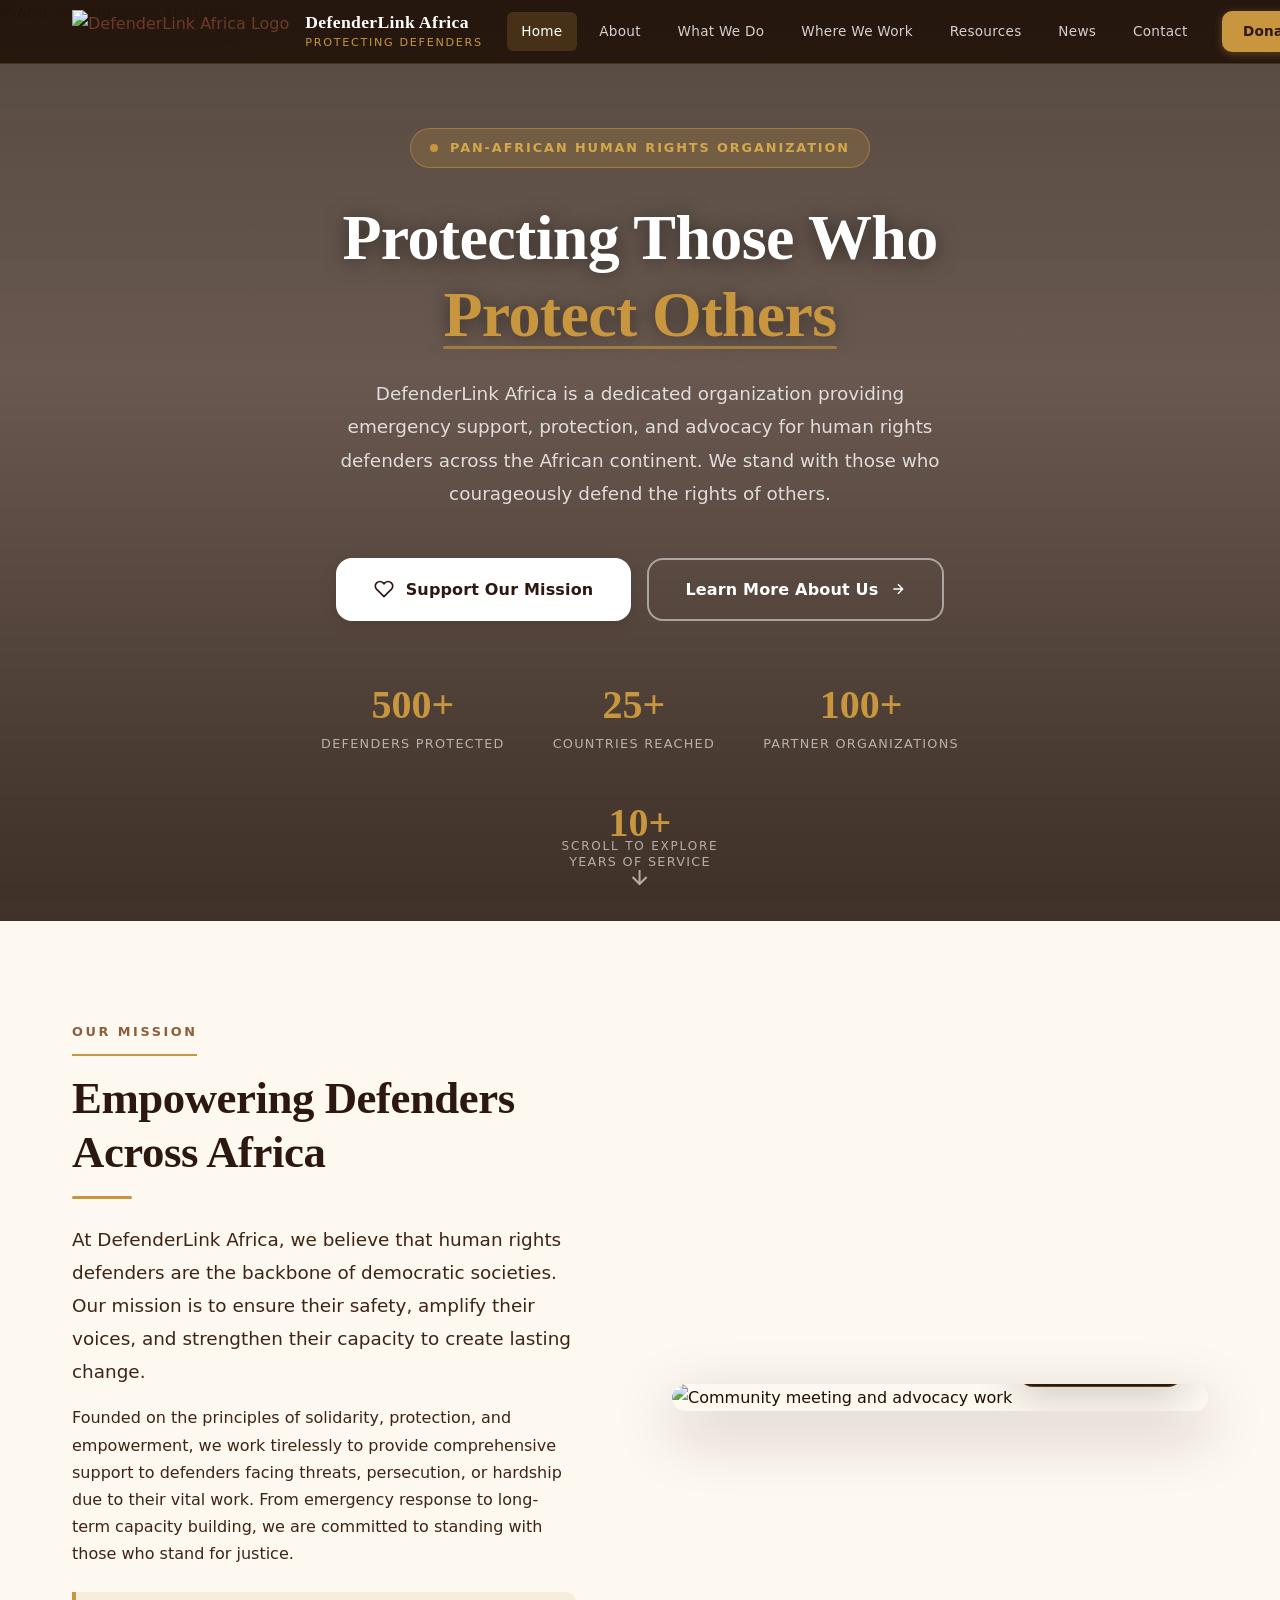
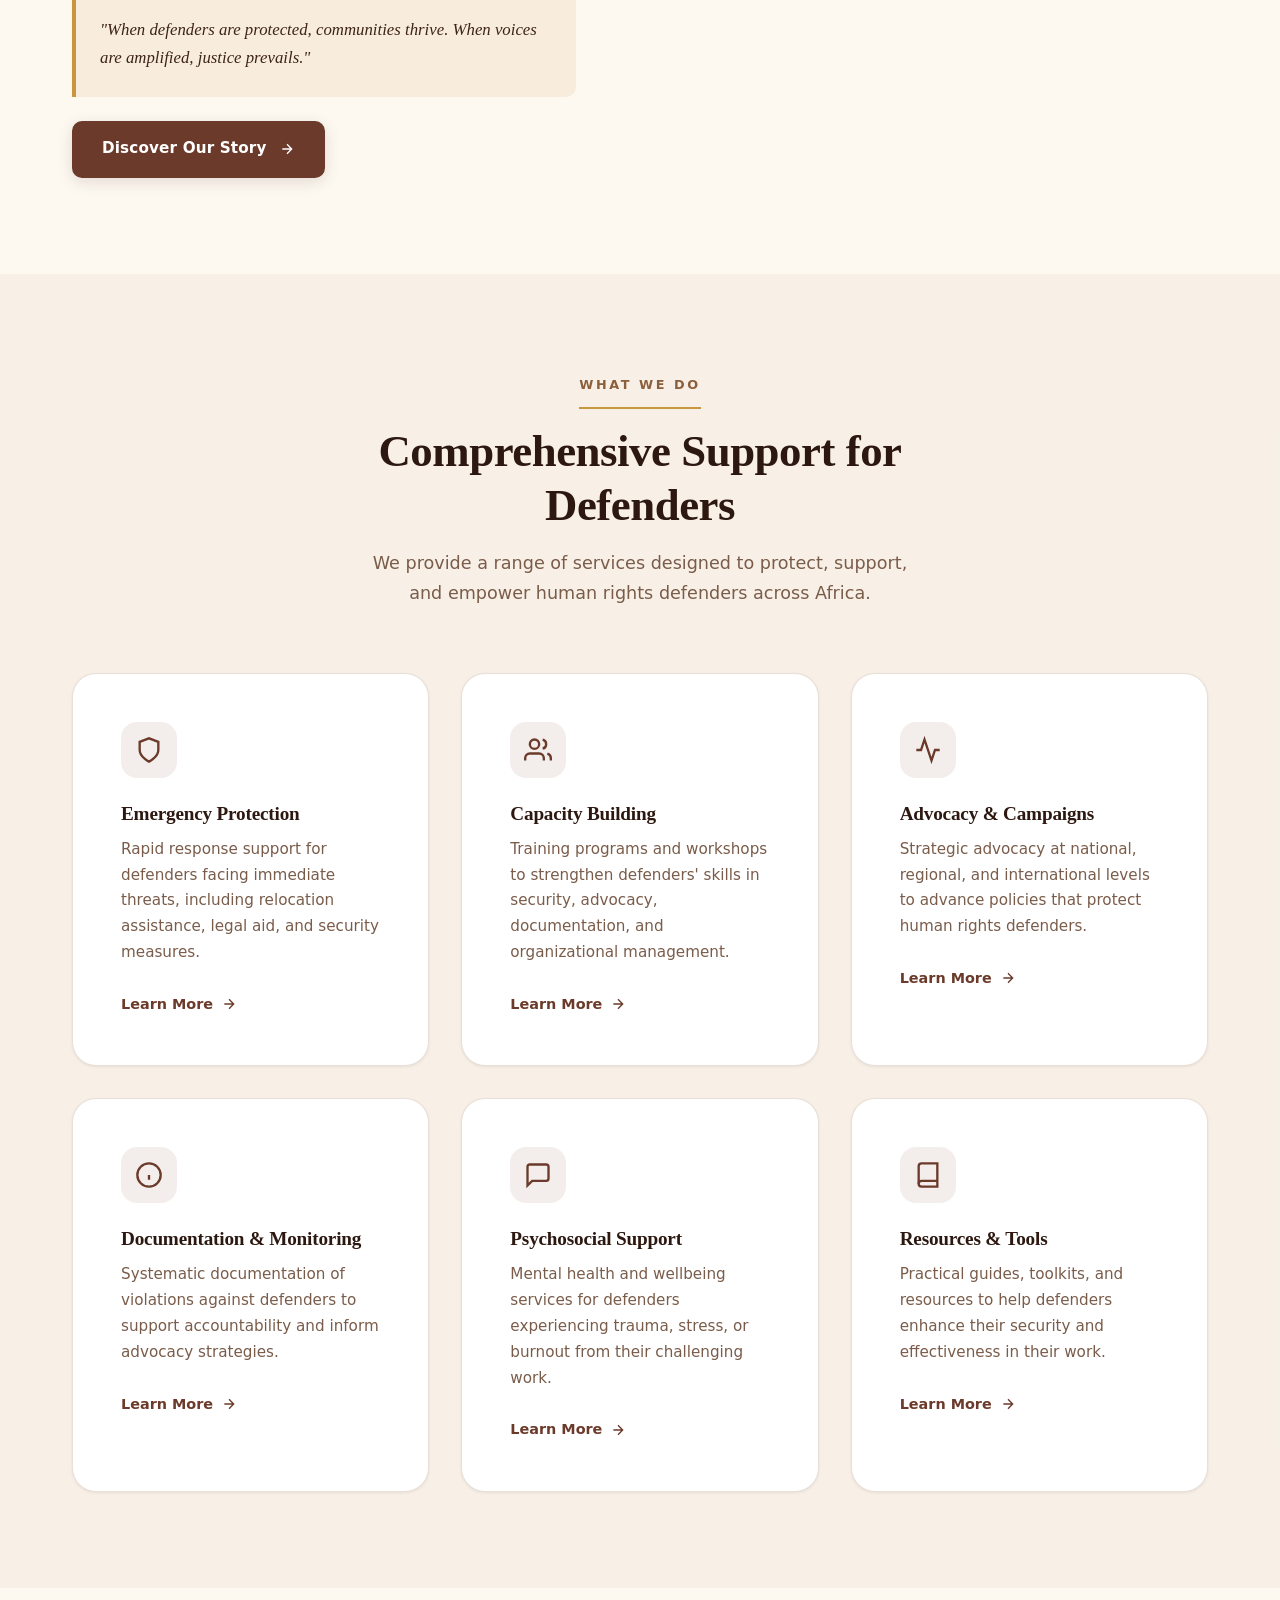
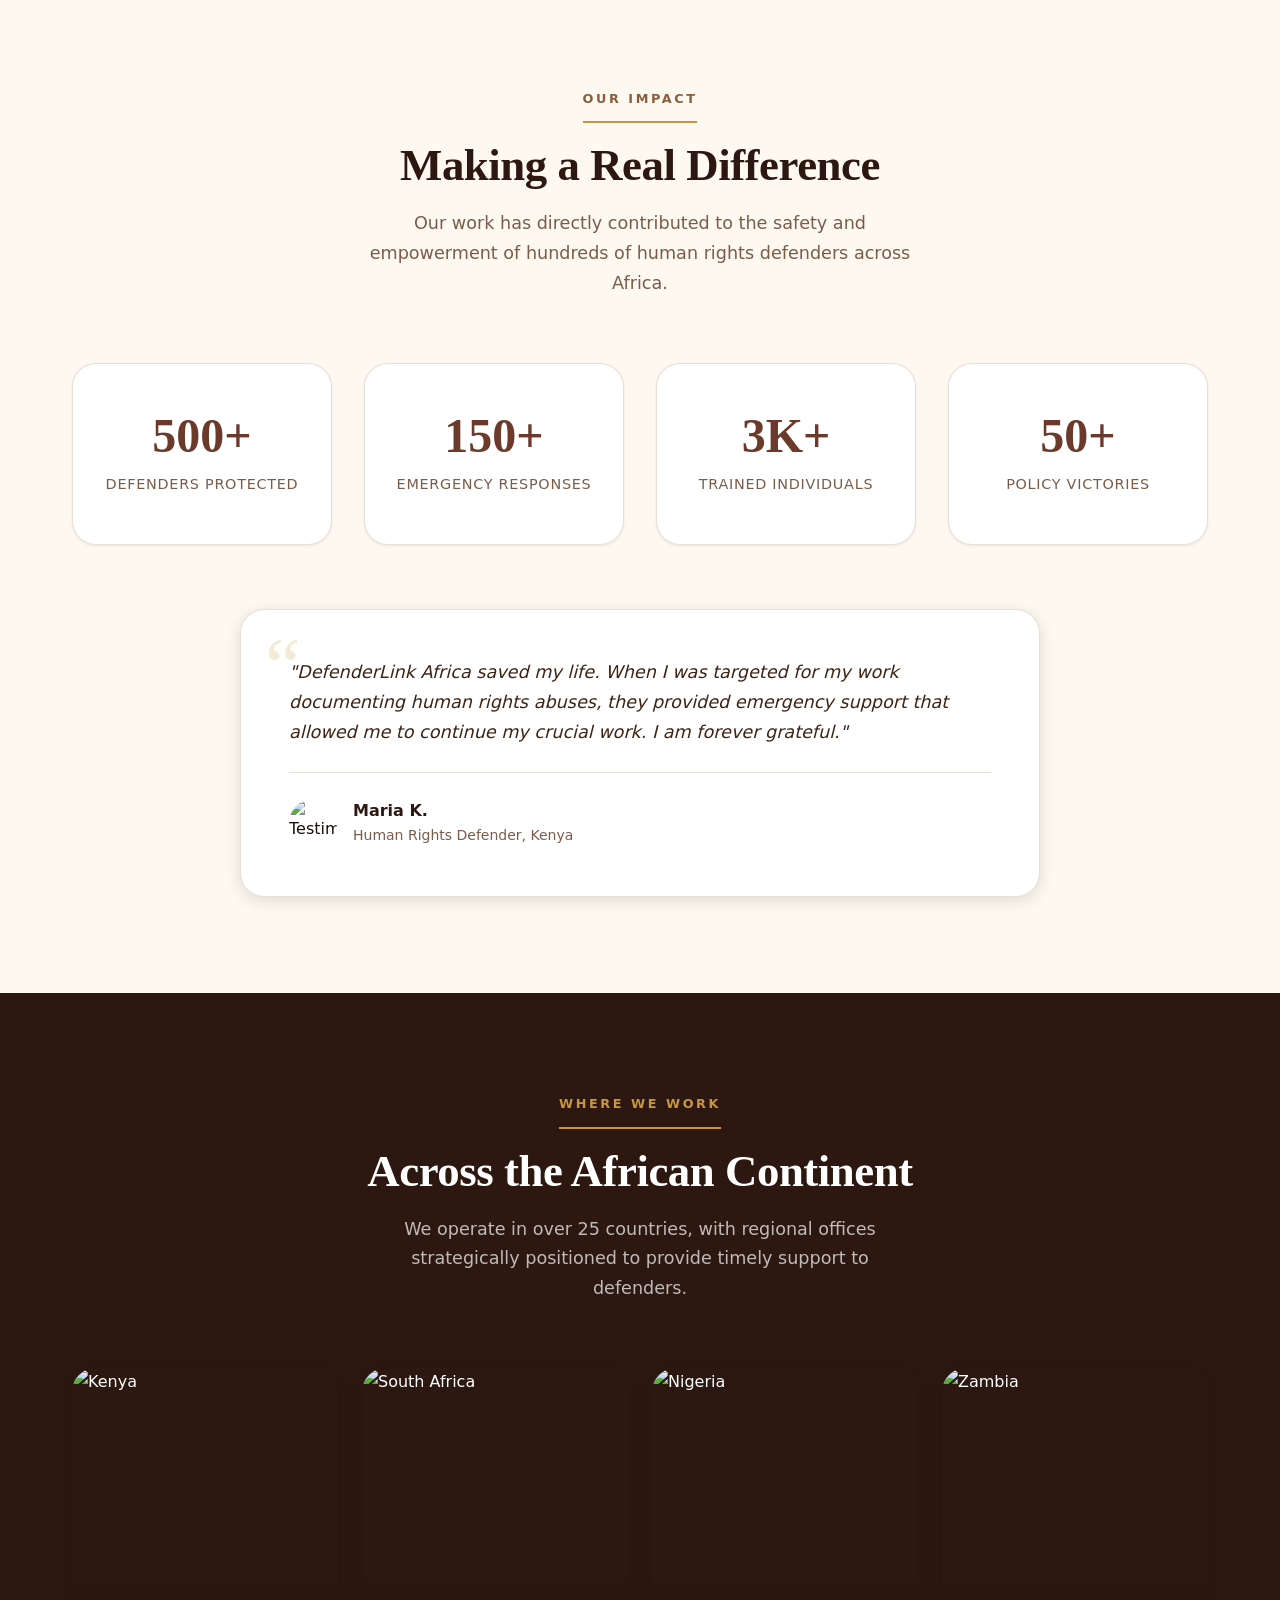
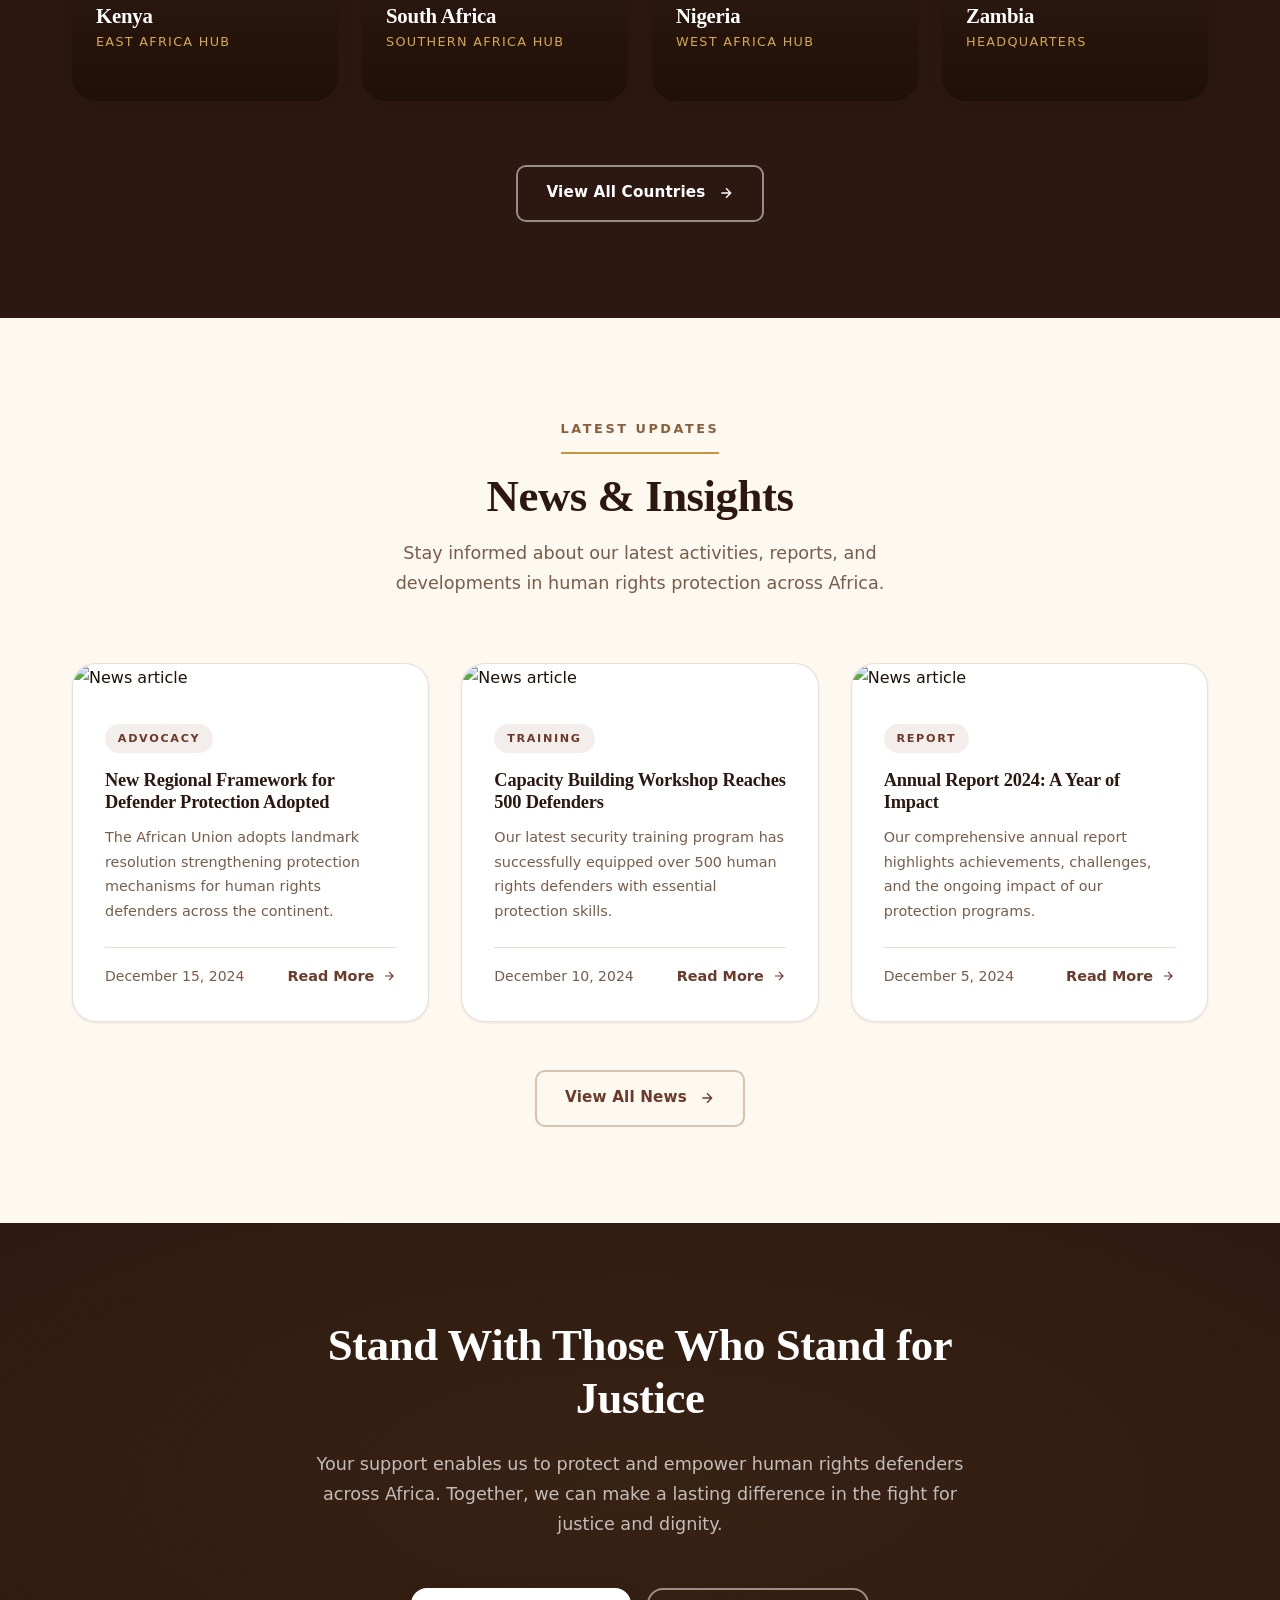
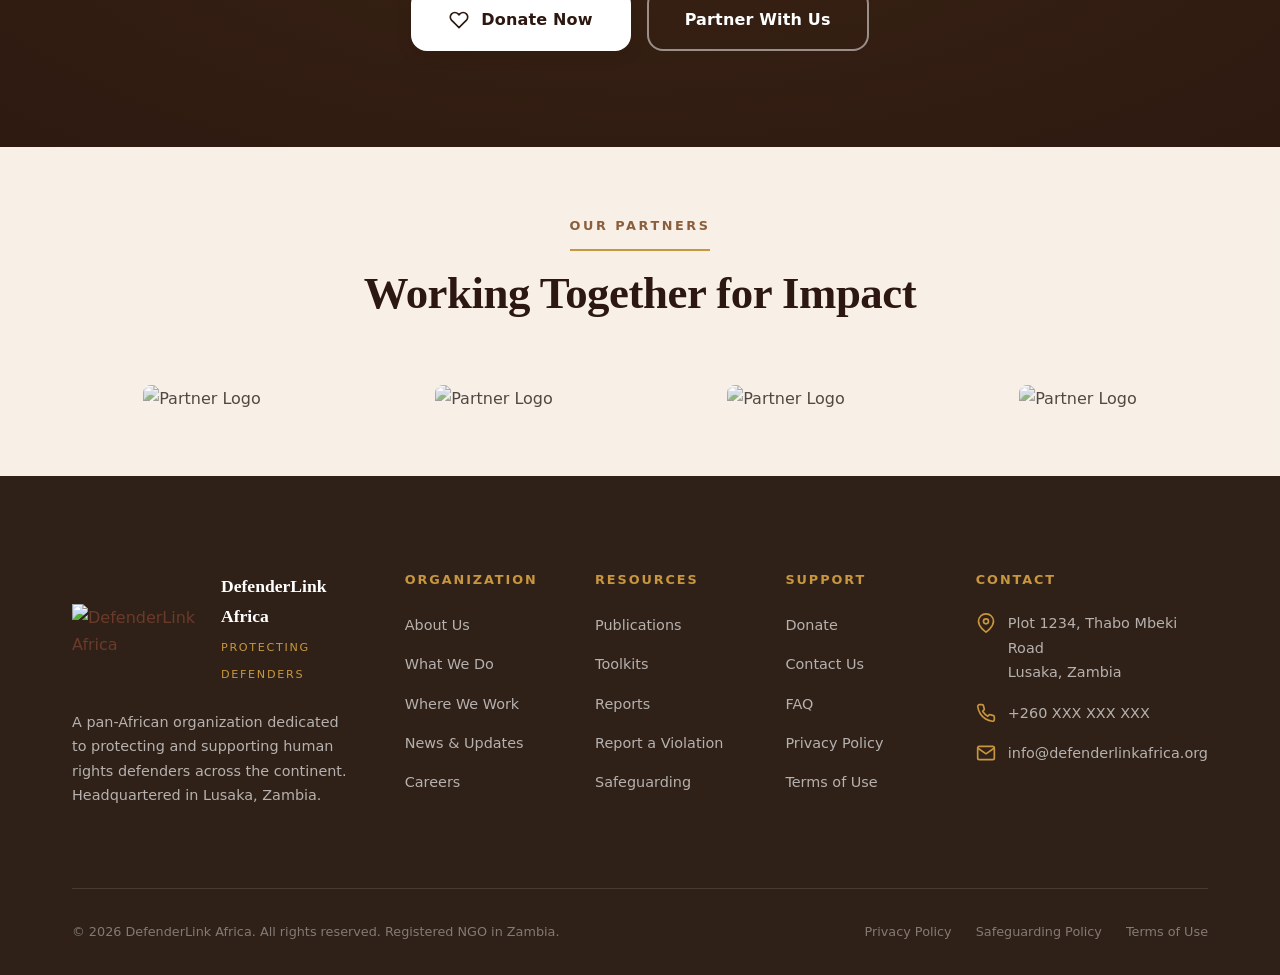
==== commit d00149e5: "Update index.html" ====
--- a/index.html
+++ b/index.html
@@ -1,631 +1,1901 @@
 <!DOCTYPE html>
 <html lang="en">
 <head>
-  <meta charset="UTF-8">
-  <meta name="viewport" content="width=device-width, initial-scale=1.0">
-  <meta name="description" content="DefenderLink Africa - Protecting human rights defenders across the African continent. We provide emergency support, training, and advocacy for those who protect others.">
-  <meta name="keywords" content="human rights, defenders, Africa, NGO, protection, advocacy, emergency support, training">
-  <meta property="og:title" content="DefenderLink Africa - Protecting Those Who Protect Others">
-  <meta property="og:description" content="A pan-African organization dedicated to the protection and support of human rights defenders across the continent.">
-  <meta property="og:image" content="https://i.imgur.com/WQp3Kvs.png">
-  <meta property="og:type" content="website">
-  <meta name="twitter:card" content="summary_large_image">
-  <link rel="icon" type="image/png" href="https://i.imgur.com/WQp3Kvs.png">
-  <link rel="apple-touch-icon" href="https://i.imgur.com/WQp3Kvs.png">
-  <title>DefenderLink Africa | Protecting Human Rights Defenders</title>
-  <link rel="stylesheet" href="css/style.css">
-<script src="https://sites.super.myninja.ai/_assets/ninja-daytona-script.js"></script>
+    <meta charset="UTF-8">
+    <meta name="viewport" content="width=device-width, initial-scale=1.0">
+    <meta name="description" content="DefenderLink Africa - Protecting human rights defenders across the African continent. We provide emergency support, training, and advocacy for those who protect others.">
+    <meta name="keywords" content="human rights, defenders, Africa, NGO, protection, advocacy, emergency support, training">
+    <meta property="og:title" content="DefenderLink Africa - Protecting Those Who Protect Others">
+    <meta property="og:description" content="A pan-African organization dedicated to the protection and support of human rights defenders across the continent.">
+    <meta property="og:image" content="https://i.imgur.com/KbDuWry.png">
+    <meta property="og:type" content="website">
+    <meta name="twitter:card" content="summary_large_image">
+    <link rel="icon" type="image/png" href="https://i.imgur.com/26vbOoF.png">
+    <link rel="apple-touch-icon" href="https://i.imgur.com/26vbOoF.png">
+    <title>DefenderLink Africa | Protecting Human Rights Defenders</title>
+
+    <style>
+        :root {
+            --deep-brown: #2C1810;
+            --espresso: #1E0F06;
+            --rich-brown: #4A2C1A;
+            --warm-brown: #6B3A2A;
+            --copper: #8B5E3C;
+            --terracotta: #A0522D;
+            --tan: #C49A6C;
+            --sand: #D4A574;
+            --cream: #F5EDE3;
+            --warm-cream: #FAF3E4;
+            --parchment: #FDF8F0;
+            --gold-accent: #C8963E;
+            --gold-light: #D4A84B;
+            --gold-dark: #A67C2E;
+            --white: #FFFFFF;
+            --off-white: #FEFCF9;
+            --text-dark: #1E0F06;
+            --text-medium: #3E2415;
+            --text-muted: #7A5C4A;
+            --border-subtle: rgba(139, 94, 60, 0.2);
+            --border-medium: rgba(139, 94, 60, 0.35);
+            --shadow-sm: 0 1px 3px rgba(30, 15, 6, 0.08);
+            --shadow-md: 0 4px 16px rgba(30, 15, 6, 0.12);
+            --shadow-lg: 0 12px 40px rgba(30, 15, 6, 0.18);
+            --shadow-xl: 0 20px 60px rgba(30, 15, 6, 0.25);
+            --radius-sm: 6px;
+            --radius-md: 10px;
+            --radius-lg: 16px;
+            --radius-xl: 24px;
+            --radius-full: 50%;
+            --space-xs: 0.5rem;
+            --space-sm: 0.75rem;
+            --space-md: 1rem;
+            --space-lg: 1.5rem;
+            --space-xl: 2rem;
+            --space-2xl: 3rem;
+            --space-3xl: 4rem;
+            --space-4xl: 6rem;
+            --transition-fast: 0.2s ease;
+            --transition-smooth: 0.35s cubic-bezier(0.4, 0, 0.2, 1);
+            --transition-bounce: 0.45s cubic-bezier(0.175, 0.885, 0.32, 1.275);
+            --font-heading: 'Georgia', 'Times New Roman', serif;
+            --font-body: 'Segoe UI', 'Inter', system-ui, -apple-system, sans-serif;
+            --max-width: 1200px;
+        }
+
+        *,
+        *::before,
+        *::after {
+            box-sizing: border-box;
+            margin: 0;
+            padding: 0;
+        }
+
+        html {
+            scroll-behavior: smooth;
+            font-size: 16px;
+            -webkit-font-smoothing: antialiased;
+            -moz-osx-font-smoothing: grayscale;
+        }
+
+        body {
+            font-family: var(--font-body);
+            background-color: var(--parchment);
+            color: var(--text-dark);
+            line-height: 1.7;
+            overflow-x: hidden;
+            background-image: url('https://i.imgur.com/Wu44jc7.jpeg');
+            background-attachment: fixed;
+            background-size: cover;
+            background-position: center;
+            background-repeat: no-repeat;
+            position: relative;
+        }
+
+        body::before {
+            content: '';
+            position: fixed;
+            inset: 0;
+            background: linear-gradient(180deg,
+                    rgba(253, 248, 240, 0.92) 0%,
+                    rgba(245, 237, 227, 0.88) 30%,
+                    rgba(245, 237, 227, 0.9) 60%,
+                    rgba(240, 230, 218, 0.93) 100%);
+            z-index: -1;
+            pointer-events: none;
+        }
+
+        /* ============ TYPOGRAPHY ============ */
+        h1,
+        h2,
+        h3,
+        h4,
+        h5,
+        h6 {
+            font-family: var(--font-heading);
+            font-weight: 700;
+            line-height: 1.2;
+            letter-spacing: -0.01em;
+            color: var(--deep-brown);
+        }
+
+        h1 {
+            font-size: clamp(2.5rem, 5vw, 4rem);
+        }
+        h2 {
+            font-size: clamp(2rem, 3.5vw, 2.8rem);
+        }
+        h3 {
+            font-size: clamp(1.25rem, 2vw, 1.6rem);
+        }
+        h4 {
+            font-size: 1.2rem;
+        }
+
+        p {
+            margin-bottom: var(--space-md);
+            color: var(--text-medium);
+        }
+
+        a {
+            color: var(--warm-brown);
+            text-decoration: none;
+            transition: color var(--transition-fast);
+        }
+        a:hover {
+            color: var(--terracotta);
+        }
+
+        .lead {
+            font-size: 1.15rem;
+            line-height: 1.8;
+            color: var(--text-medium);
+            font-weight: 500;
+        }
+
+        .text-small {
+            font-size: 0.875rem;
+        }
+        .text-muted {
+            color: var(--text-muted);
+        }
+        .text-center {
+            text-align: center;
+        }
+
+        .container {
+            max-width: var(--max-width);
+            margin: 0 auto;
+            padding: 0 var(--space-xl);
+        }
+
+        .section {
+            padding: var(--space-4xl) 0;
+            position: relative;
+        }
+        .section-sm {
+            padding: var(--space-3xl) 0;
+            position: relative;
+        }
+
+        .section-header {
+            text-align: center;
+            max-width: 700px;
+            margin: 0 auto var(--space-3xl);
+        }
+        .section-overline {
+            display: inline-flex;
+            align-items: center;
+            gap: var(--space-sm);
+            font-family: var(--font-body);
+            font-weight: 700;
+            font-size: 0.8rem;
+            text-transform: uppercase;
+            letter-spacing: 0.2em;
+            color: var(--copper);
+            margin-bottom: var(--space-md);
+            padding-bottom: var(--space-sm);
+            border-bottom: 2px solid var(--gold-accent);
+        }
+        .section-title {
+            margin-bottom: var(--space-md);
+        }
+        .section-subtitle {
+            font-size: 1.1rem;
+            color: var(--text-muted);
+            max-width: 550px;
+            margin: 0 auto;
+        }
+
+        .decorative-line {
+            width: 60px;
+            height: 3px;
+            background: var(--gold-accent);
+            border-radius: 2px;
+            margin-bottom: var(--space-lg);
+        }
+        .decorative-line-left {
+            margin-left: 0;
+        }
+
+        /* ============ BUTTONS ============ */
+        .btn {
+            display: inline-flex;
+            align-items: center;
+            gap: var(--space-sm);
+            padding: 0.85rem 1.75rem;
+            font-family: var(--font-body);
+            font-weight: 600;
+            font-size: 0.95rem;
+            border-radius: var(--radius-md);
+            cursor: pointer;
+            transition: all var(--transition-smooth);
+            text-decoration: none;
+            border: 2px solid transparent;
+            position: relative;
+            overflow: hidden;
+            white-space: nowrap;
+            letter-spacing: 0.01em;
+        }
+        .btn-lg {
+            padding: 1rem 2.25rem;
+            font-size: 1rem;
+            border-radius: var(--radius-lg);
+        }
+        .btn-primary {
+            background: var(--warm-brown);
+            color: var(--white);
+            border-color: var(--warm-brown);
+            box-shadow: var(--shadow-md);
+        }
+        .btn-primary:hover {
+            background: var(--rich-brown);
+            border-color: var(--rich-brown);
+            color: var(--white);
+            transform: translateY(-2px);
+            box-shadow: var(--shadow-lg);
+        }
+        .btn-white {
+            background: var(--white);
+            color: var(--deep-brown);
+            border-color: var(--white);
+            box-shadow: var(--shadow-md);
+        }
+        .btn-white:hover {
+            background: var(--cream);
+            border-color: var(--cream);
+            color: var(--deep-brown);
+            transform: translateY(-2px);
+            box-shadow: var(--shadow-lg);
+        }
+        .btn-outline {
+            background: transparent;
+            color: var(--warm-brown);
+            border-color: var(--border-medium);
+        }
+        .btn-outline:hover {
+            background: var(--warm-brown);
+            color: var(--white);
+            border-color: var(--warm-brown);
+            transform: translateY(-2px);
+            box-shadow: var(--shadow-lg);
+        }
+        .btn-outline-white {
+            background: transparent;
+            color: var(--white);
+            border-color: rgba(255, 255, 255, 0.5);
+        }
+        .btn-outline-white:hover {
+            background: var(--white);
+            color: var(--deep-brown);
+            border-color: var(--white);
+            transform: translateY(-2px);
+            box-shadow: var(--shadow-lg);
+        }
+        .btn svg {
+            flex-shrink: 0;
+        }
+
+        /* ============ NAVIGATION ============ */
+        .nav {
+            position: fixed;
+            top: 0;
+            left: 0;
+            right: 0;
+            z-index: 1000;
+            padding: 0;
+            transition: all var(--transition-smooth);
+            background: rgba(30, 15, 6, 0.85);
+            backdrop-filter: blur(20px);
+            -webkit-backdrop-filter: blur(20px);
+            border-bottom: 1px solid rgba(200, 150, 62, 0.2);
+        }
+        .nav.scrolled {
+            background: rgba(30, 15, 6, 0.95);
+            box-shadow: var(--shadow-lg);
+        }
+        .nav-inner {
+            display: flex;
+            align-items: center;
+            justify-content: space-between;
+            max-width: var(--max-width);
+            margin: 0 auto;
+            padding: 0.6rem var(--space-xl);
+            gap: var(--space-lg);
+        }
+        .nav-logo {
+            display: flex;
+            align-items: center;
+            gap: var(--space-md);
+            text-decoration: none;
+            flex-shrink: 0;
+        }
+        .nav-logo img {
+            height: 44px;
+            width: auto;
+            transition: transform var(--transition-smooth);
+        }
+        .nav-logo:hover img {
+            transform: scale(1.05);
+        }
+        .nav-logo-text {
+            display: flex;
+            flex-direction: column;
+        }
+        .nav-logo-title {
+            font-family: var(--font-heading);
+            font-weight: 700;
+            font-size: 1.1rem;
+            color: var(--white);
+            letter-spacing: 0.02em;
+            line-height: 1.2;
+        }
+        .nav-logo-subtitle {
+            font-size: 0.7rem;
+            color: var(--gold-accent);
+            text-transform: uppercase;
+            letter-spacing: 0.15em;
+            font-weight: 500;
+        }
+        .nav-menu {
+            display: flex;
+            align-items: center;
+            gap: var(--space-xs);
+        }
+        .nav-link {
+            display: inline-block;
+            padding: 0.5rem 0.9rem;
+            font-size: 0.85rem;
+            font-weight: 500;
+            color: rgba(255, 255, 255, 0.8);
+            text-decoration: none;
+            border-radius: var(--radius-sm);
+            transition: all var(--transition-fast);
+            letter-spacing: 0.02em;
+            white-space: nowrap;
+        }
+        .nav-link:hover,
+        .nav-link.active {
+            color: var(--white);
+            background: rgba(200, 150, 62, 0.2);
+        }
+        .nav-link.donate {
+            background: var(--gold-accent) !important;
+            color: var(--deep-brown) !important;
+            font-weight: 700;
+            padding: 0.55rem 1.3rem;
+            border-radius: var(--radius-md);
+            margin-left: var(--space-sm);
+            box-shadow: 0 2px 8px rgba(200, 150, 62, 0.35);
+            transition: all var(--transition-smooth);
+        }
+        .nav-link.donate:hover {
+            background: var(--gold-light) !important;
+            transform: translateY(-2px);
+            box-shadow: 0 6px 20px rgba(200, 150, 62, 0.5);
+        }
+        .nav-hamburger {
+            display: none;
+            flex-direction: column;
+            gap: 5px;
+            cursor: pointer;
+            padding: var(--space-sm);
+            z-index: 1001;
+        }
+        .nav-hamburger span {
+            display: block;
+            width: 26px;
+            height: 2.5px;
+            background: var(--white);
+            border-radius: 2px;
+            transition: all var(--transition-smooth);
+        }
+        .nav-hamburger.active span:nth-child(1) {
+            transform: rotate(45deg) translate(5px, 5px);
+        }
+        .nav-hamburger.active span:nth-child(2) {
+            opacity: 0;
+        }
+        .nav-hamburger.active span:nth-child(3) {
+            transform: rotate(-45deg) translate(5px, -5px);
+        }
+
+        .mobile-menu {
+            position: fixed;
+            top: 0;
+            right: -100%;
+            width: 300px;
+            height: 100vh;
+            background: var(--espresso);
+            z-index: 999;
+            padding: 5rem var(--space-xl) var(--space-xl);
+            transition: right var(--transition-smooth);
+            display: flex;
+            flex-direction: column;
+            gap: var(--space-sm);
+            box-shadow: var(--shadow-xl);
+        }
+        .mobile-menu.active {
+            right: 0;
+        }
+        .mobile-menu-link {
+            display: block;
+            padding: var(--space-md);
+            color: var(--cream);
+            font-size: 1.05rem;
+            font-weight: 500;
+            text-decoration: none;
+            border-radius: var(--radius-md);
+            transition: all var(--transition-fast);
+        }
+        .mobile-menu-link:hover {
+            background: rgba(200, 150, 62, 0.2);
+            color: var(--gold-light);
+        }
+
+        /* ============ HERO ============ */
+        .hero {
+            position: relative;
+            min-height: 100vh;
+            display: flex;
+            align-items: center;
+            justify-content: center;
+            overflow: hidden;
+            padding-top: 80px;
+        }
+        .hero-bg {
+            position: absolute;
+            inset: 0;
+            z-index: 0;
+        }
+        .hero-bg img {
+            width: 100%;
+            height: 100%;
+            object-fit: cover;
+            object-position: center;
+        }
+        .hero-bg::after {
+            content: '';
+            position: absolute;
+            inset: 0;
+            background: linear-gradient(180deg,
+                    rgba(30, 15, 6, 0.75) 0%,
+                    rgba(44, 24, 16, 0.7) 40%,
+                    rgba(30, 15, 6, 0.85) 100%);
+        }
+        .hero-content {
+            position: relative;
+            z-index: 2;
+            text-align: center;
+            max-width: 850px;
+            padding: var(--space-2xl) var(--space-xl);
+        }
+        .hero-badge {
+            display: inline-flex;
+            align-items: center;
+            gap: var(--space-sm);
+            background: rgba(200, 150, 62, 0.2);
+            border: 1px solid rgba(200, 150, 62, 0.5);
+            padding: 0.5rem 1.2rem;
+            border-radius: 50px;
+            margin-bottom: var(--space-xl);
+            backdrop-filter: blur(8px);
+        }
+        .hero-badge-dot {
+            width: 8px;
+            height: 8px;
+            background: var(--gold-accent);
+            border-radius: var(--radius-full);
+            animation: pulse-dot 2s ease-in-out infinite;
+        }
+        @keyframes pulse-dot {
+            0%,
+            100% {
+                opacity: 1;
+                box-shadow: 0 0 0 0 rgba(200, 150, 62, 0.6);
+            }
+            50% {
+                opacity: 0.6;
+                box-shadow: 0 0 0 12px rgba(200, 150, 62, 0);
+            }
+        }
+        .hero-badge-text {
+            font-size: 0.8rem;
+            font-weight: 600;
+            color: var(--gold-light);
+            text-transform: uppercase;
+            letter-spacing: 0.15em;
+        }
+        .hero-title {
+            color: var(--white);
+            margin-bottom: var(--space-lg);
+            text-shadow: 0 2px 20px rgba(0, 0, 0, 0.5);
+        }
+        .hero-title span {
+            color: var(--gold-accent);
+            position: relative;
+            display: inline-block;
+        }
+        .hero-title span::after {
+            content: '';
+            position: absolute;
+            bottom: 4px;
+            left: 0;
+            width: 100%;
+            height: 3px;
+            background: var(--gold-accent);
+            border-radius: 2px;
+            opacity: 0.6;
+        }
+        .hero-subtitle {
+            font-size: 1.15rem;
+            color: rgba(255, 255, 255, 0.8);
+            max-width: 600px;
+            margin: 0 auto var(--space-2xl);
+            line-height: 1.8;
+        }
+        .hero-buttons {
+            display: flex;
+            gap: var(--space-md);
+            justify-content: center;
+            flex-wrap: wrap;
+            margin-bottom: var(--space-3xl);
+        }
+        .hero-stats {
+            display: flex;
+            gap: var(--space-2xl);
+            justify-content: center;
+            flex-wrap: wrap;
+        }
+        .hero-stat {
+            text-align: center;
+        }
+        .hero-stat-number {
+            font-family: var(--font-heading);
+            font-size: 2.5rem;
+            font-weight: 700;
+            color: var(--gold-accent);
+            line-height: 1;
+        }
+        .hero-stat-label {
+            font-size: 0.8rem;
+            color: rgba(255, 255, 255, 0.6);
+            text-transform: uppercase;
+            letter-spacing: 0.1em;
+            margin-top: var(--space-xs);
+        }
+        .hero-scroll {
+            position: absolute;
+            bottom: 2rem;
+            left: 50%;
+            transform: translateX(-50%);
+            z-index: 2;
+            display: flex;
+            flex-direction: column;
+            align-items: center;
+            gap: var(--space-xs);
+            color: rgba(255, 255, 255, 0.6);
+            font-size: 0.75rem;
+            text-transform: uppercase;
+            letter-spacing: 0.15em;
+            animation: bounce-down 2s ease-in-out infinite;
+        }
+        @keyframes bounce-down {
+            0%,
+            100% {
+                transform: translateX(-50%) translateY(0);
+            }
+            50% {
+                transform: translateX(-50%) translateY(10px);
+            }
+        }
+
+        /* ============ ABOUT GRID ============ */
+        .about-grid {
+            display: grid;
+            grid-template-columns: 1fr 1fr;
+            gap: var(--space-3xl);
+            align-items: center;
+        }
+        .about-content {
+            padding-right: var(--space-xl);
+        }
+        .about-image {
+            position: relative;
+            border-radius: var(--radius-xl);
+            overflow: hidden;
+            box-shadow: var(--shadow-xl);
+        }
+        .about-image img {
+            width: 100%;
+            height: auto;
+            display: block;
+            border-radius: var(--radius-xl);
+        }
+        .about-image-badge {
+            position: absolute;
+            bottom: var(--space-lg);
+            right: var(--space-lg);
+            background: var(--deep-brown);
+            color: var(--gold-accent);
+            padding: var(--space-md) var(--space-lg);
+            border-radius: var(--radius-lg);
+            text-align: center;
+            box-shadow: var(--shadow-lg);
+            backdrop-filter: blur(8px);
+            border: 1px solid rgba(200, 150, 62, 0.3);
+        }
+        .about-image-badge-number {
+            font-family: var(--font-heading);
+            font-size: 2rem;
+            font-weight: 700;
+            line-height: 1;
+        }
+        .about-image-badge-text {
+            font-size: 0.7rem;
+            text-transform: uppercase;
+            letter-spacing: 0.1em;
+            color: var(--cream);
+        }
+        .highlight-box {
+            background: rgba(200, 150, 62, 0.1);
+            border-left: 4px solid var(--gold-accent);
+            padding: var(--space-lg);
+            border-radius: 0 var(--radius-md) var(--radius-md) 0;
+            margin: var(--space-lg) 0;
+        }
+        .highlight-box p {
+            margin: 0;
+            font-style: italic;
+            color: var(--text-medium);
+            font-family: var(--font-heading);
+            font-size: 1.05rem;
+        }
+
+        /* ============ SERVICES GRID ============ */
+        .services-grid {
+            display: grid;
+            grid-template-columns: repeat(3, 1fr);
+            gap: var(--space-xl);
+        }
+        .service-card {
+            background: var(--white);
+            border-radius: var(--radius-xl);
+            padding: var(--space-2xl);
+            box-shadow: var(--shadow-sm);
+            border: 1px solid var(--border-subtle);
+            transition: all var(--transition-smooth);
+            position: relative;
+            overflow: hidden;
+        }
+        .service-card::before {
+            content: '';
+            position: absolute;
+            top: 0;
+            left: 0;
+            width: 100%;
+            height: 4px;
+            background: linear-gradient(90deg, var(--copper), var(--gold-accent));
+            transform: scaleX(0);
+            transform-origin: left;
+            transition: transform var(--transition-smooth);
+        }
+        .service-card:hover {
+            transform: translateY(-6px);
+            box-shadow: var(--shadow-lg);
+            border-color: var(--border-medium);
+        }
+        .service-card:hover::before {
+            transform: scaleX(1);
+        }
+        .service-card-icon {
+            width: 56px;
+            height: 56px;
+            background: rgba(139, 94, 60, 0.1);
+            border-radius: var(--radius-lg);
+            display: flex;
+            align-items: center;
+            justify-content: center;
+            color: var(--warm-brown);
+            margin-bottom: var(--space-lg);
+            transition: all var(--transition-smooth);
+        }
+        .service-card:hover .service-card-icon {
+            background: var(--warm-brown);
+            color: var(--white);
+            transform: scale(1.08);
+        }
+        .service-card-title {
+            margin-bottom: var(--space-sm);
+            font-size: 1.2rem;
+        }
+        .service-card-text {
+            color: var(--text-muted);
+            font-size: 0.95rem;
+            margin-bottom: var(--space-lg);
+        }
+        .service-card-link {
+            display: inline-flex;
+            align-items: center;
+            gap: var(--space-xs);
+            font-weight: 600;
+            font-size: 0.9rem;
+            color: var(--warm-brown);
+            transition: all var(--transition-fast);
+        }
+        .service-card-link:hover {
+            gap: var(--space-sm);
+            color: var(--terracotta);
+        }
+
+        /* ============ IMPACT CARDS ============ */
+        .grid {
+            display: grid;
+            gap: var(--space-xl);
+        }
+        .grid-3 {
+            grid-template-columns: repeat(3, 1fr);
+        }
+        .grid-4 {
+            grid-template-columns: repeat(4, 1fr);
+        }
+        .impact-card {
+            text-align: center;
+            padding: var(--space-2xl) var(--space-lg);
+            background: var(--white);
+            border-radius: var(--radius-xl);
+            box-shadow: var(--shadow-sm);
+            border: 1px solid var(--border-subtle);
+            transition: all var(--transition-smooth);
+        }
+        .impact-card:hover {
+            transform: translateY(-4px);
+            box-shadow: var(--shadow-lg);
+            border-color: var(--gold-accent);
+        }
+        .impact-card-number {
+            font-family: var(--font-heading);
+            font-size: 3rem;
+            font-weight: 700;
+            color: var(--warm-brown);
+            line-height: 1;
+            margin-bottom: var(--space-sm);
+        }
+        .impact-card-label {
+            font-size: 0.9rem;
+            color: var(--text-muted);
+            font-weight: 500;
+            text-transform: uppercase;
+            letter-spacing: 0.05em;
+        }
+        .quote-block {
+            background: var(--white);
+            padding: var(--space-2xl);
+            border-radius: var(--radius-xl);
+            box-shadow: var(--shadow-md);
+            border: 1px solid var(--border-subtle);
+            position: relative;
+        }
+        .quote-block::before {
+            content: '\201C';
+            position: absolute;
+            top: var(--space-md);
+            left: var(--space-lg);
+            font-size: 5rem;
+            color: rgba(200, 150, 62, 0.2);
+            font-family: var(--font-heading);
+            line-height: 1;
+            pointer-events: none;
+        }
+        .quote-block p {
+            position: relative;
+            z-index: 1;
+            font-style: italic;
+            font-size: 1.1rem;
+            color: var(--text-medium);
+        }
+
+        /* ============ COUNTRIES GRID ============ */
+        .countries-grid {
+            display: grid;
+            grid-template-columns: repeat(4, 1fr);
+            gap: var(--space-lg);
+        }
+        .country-card {
+            position: relative;
+            border-radius: var(--radius-xl);
+            overflow: hidden;
+            aspect-ratio: 4/5;
+            cursor: pointer;
+            box-shadow: var(--shadow-md);
+            transition: all var(--transition-smooth);
+        }
+        .country-card:hover {
+            transform: translateY(-6px);
+            box-shadow: var(--shadow-xl);
+        }
+        .country-card img {
+            width: 100%;
+            height: 100%;
+            object-fit: cover;
+            transition: transform var(--transition-smooth);
+        }
+        .country-card:hover img {
+            transform: scale(1.08);
+        }
+        .country-card-overlay {
+            position: absolute;
+            bottom: 0;
+            left: 0;
+            right: 0;
+            padding: var(--space-xl) var(--space-lg);
+            background: linear-gradient(transparent, rgba(30, 15, 6, 0.9));
+            color: var(--white);
+        }
+        .country-card-name {
+            color: var(--white);
+            font-size: 1.3rem;
+            margin-bottom: 2px;
+        }
+        .country-card-count {
+            font-size: 0.8rem;
+            color: var(--gold-light);
+            text-transform: uppercase;
+            letter-spacing: 0.1em;
+        }
+
+        /* ============ CARD (NEWS) ============ */
+        .card {
+            background: var(--white);
+            border-radius: var(--radius-xl);
+            overflow: hidden;
+            box-shadow: var(--shadow-sm);
+            border: 1px solid var(--border-subtle);
+            transition: all var(--transition-smooth);
+        }
+        .card:hover {
+            transform: translateY(-4px);
+            box-shadow: var(--shadow-lg);
+            border-color: var(--border-medium);
+        }
+        .card-img {
+            width: 100%;
+            height: 200px;
+            object-fit: cover;
+        }
+        .card-body {
+            padding: var(--space-xl);
+        }
+        .card-label {
+            display: inline-block;
+            font-size: 0.7rem;
+            font-weight: 700;
+            text-transform: uppercase;
+            letter-spacing: 0.15em;
+            color: var(--warm-brown);
+            background: rgba(139, 94, 60, 0.1);
+            padding: 0.3rem 0.8rem;
+            border-radius: 50px;
+            margin-bottom: var(--space-md);
+        }
+        .card-title {
+            font-size: 1.15rem;
+            margin-bottom: var(--space-sm);
+        }
+        .card-title a {
+            color: var(--deep-brown);
+        }
+        .card-title a:hover {
+            color: var(--warm-brown);
+        }
+        .card-text {
+            font-size: 0.9rem;
+            color: var(--text-muted);
+            margin-bottom: var(--space-lg);
+        }
+        .card-footer {
+            display: flex;
+            align-items: center;
+            justify-content: space-between;
+            padding-top: var(--space-md);
+            border-top: 1px solid var(--border-subtle);
+        }
+
+        /* ============ CTA SECTION ============ */
+        .cta-section {
+            background: var(--deep-brown);
+            padding: var(--space-4xl) 0;
+            text-align: center;
+            position: relative;
+            overflow: hidden;
+        }
+        .cta-section::before {
+            content: '';
+            position: absolute;
+            top: -50%;
+            left: -50%;
+            width: 200%;
+            height: 200%;
+            background: radial-gradient(ellipse at center,
+                    rgba(200, 150, 62, 0.08) 0%,
+                    transparent 60%);
+            pointer-events: none;
+        }
+        .cta-content {
+            position: relative;
+            z-index: 1;
+            max-width: 650px;
+            margin: 0 auto;
+        }
+        .cta-title {
+            color: var(--white);
+            margin-bottom: var(--space-lg);
+        }
+        .cta-text {
+            color: rgba(255, 255, 255, 0.7);
+            font-size: 1.1rem;
+            margin-bottom: var(--space-2xl);
+        }
+        .cta-buttons {
+            display: flex;
+            gap: var(--space-md);
+            justify-content: center;
+            flex-wrap: wrap;
+        }
+
+        /* ============ FOOTER ============ */
+        .footer {
+            background-image: url('https://i.imgur.com/FEbqeZI.jpeg');
+            background-size: cover;
+            background-position: center;
+            background-repeat: no-repeat;
+            position: relative;
+            color: var(--cream);
+            padding: var(--space-4xl) 0 var(--space-xl);
+        }
+        .footer::before {
+            content: '';
+            position: absolute;
+            inset: 0;
+            background: rgba(30, 15, 6, 0.92);
+            z-index: 0;
+        }
+        .footer>.container {
+            position: relative;
+            z-index: 1;
+        }
+        .footer-grid {
+            display: grid;
+            grid-template-columns: 2fr 1fr 1fr 1fr 1.2fr;
+            gap: var(--space-2xl);
+            margin-bottom: var(--space-3xl);
+        }
+        .footer-brand p {
+            color: rgba(255, 255, 255, 0.65);
+            font-size: 0.9rem;
+            line-height: 1.7;
+        }
+        .footer-title {
+            color: var(--gold-accent);
+            font-family: var(--font-body);
+            font-size: 0.8rem;
+            text-transform: uppercase;
+            letter-spacing: 0.15em;
+            margin-bottom: var(--space-lg);
+            font-weight: 700;
+        }
+        .footer-links {
+            list-style: none;
+            padding: 0;
+        }
+        .footer-links li {
+            margin-bottom: var(--space-sm);
+        }
+        .footer-links a {
+            color: rgba(255, 255, 255, 0.65);
+            font-size: 0.9rem;
+            transition: all var(--transition-fast);
+        }
+        .footer-links a:hover {
+            color: var(--gold-light);
+            padding-left: 4px;
+        }
+        .footer-contact-item {
+            display: flex;
+            align-items: flex-start;
+            gap: var(--space-sm);
+            margin-bottom: var(--space-md);
+            color: rgba(255, 255, 255, 0.65);
+            font-size: 0.9rem;
+        }
+        .footer-contact-item svg {
+            flex-shrink: 0;
+            color: var(--gold-accent);
+            margin-top: 2px;
+        }
+        .footer-bottom {
+            display: flex;
+            align-items: center;
+            justify-content: space-between;
+            flex-wrap: wrap;
+            gap: var(--space-md);
+            padding-top: var(--space-xl);
+            border-top: 1px solid rgba(255, 255, 255, 0.12);
+        }
+        .footer-copyright {
+            color: rgba(255, 255, 255, 0.4);
+            font-size: 0.8rem;
+            margin: 0;
+        }
+        .footer-bottom-links {
+            display: flex;
+            gap: var(--space-lg);
+        }
+        .footer-bottom-links a {
+            color: rgba(255, 255, 255, 0.4);
+            font-size: 0.8rem;
+            transition: color var(--transition-fast);
+        }
+        .footer-bottom-links a:hover {
+            color: var(--gold-light);
+        }
+
+        /* ============ ANIMATIONS ============ */
+        .fade-in {
+            opacity: 0;
+            transform: translateY(30px);
+            transition: opacity 0.8s ease, transform 0.8s ease;
+        }
+        .fade-in.visible {
+            opacity: 1;
+            transform: translateY(0);
+        }
+        .fade-in-left {
+            opacity: 0;
+            transform: translateX(-40px);
+            transition: opacity 0.8s ease, transform 0.8s ease;
+        }
+        .fade-in-left.visible {
+            opacity: 1;
+            transform: translateX(0);
+        }
+        .fade-in-right {
+            opacity: 0;
+            transform: translateX(40px);
+            transition: opacity 0.8s ease, transform 0.8s ease;
+        }
+        .fade-in-right.visible {
+            opacity: 1;
+            transform: translateX(0);
+        }
+        .fade-in-up {
+            opacity: 0;
+            transform: translateY(40px);
+            transition: opacity 0.8s ease, transform 0.8s ease;
+        }
+        .fade-in-up.visible {
+            opacity: 1;
+            transform: translateY(0);
+        }
+        .delay-1 {
+            transition-delay: 0.1s;
+        }
+        .delay-2 {
+            transition-delay: 0.2s;
+        }
+        .delay-3 {
+            transition-delay: 0.3s;
+        }
+        .delay-4 {
+            transition-delay: 0.4s;
+        }
+        .delay-5 {
+            transition-delay: 0.5s;
+        }
+        .delay-6 {
+            transition-delay: 0.6s;
+        }
+
+        .gap-xs {
+            gap: var(--space-xs);
+        }
+        .gap-sm {
+            gap: var(--space-sm);
+        }
+        .gap-md {
+            gap: var(--space-md);
+        }
+        .gap-lg {
+            gap: var(--space-lg);
+        }
+        .gap-xl {
+            gap: var(--space-xl);
+        }
+        .items-center {
+            align-items: center;
+        }
+
+        /* ============ RESPONSIVE ============ */
+        @media (max-width: 1024px) {
+            .nav-menu {
+                display: none;
+            }
+            .nav-hamburger {
+                display: flex;
+            }
+            .about-grid {
+                grid-template-columns: 1fr;
+                gap: var(--space-2xl);
+            }
+            .about-content {
+                padding-right: 0;
+            }
+            .services-grid {
+                grid-template-columns: repeat(2, 1fr);
+            }
+            .grid-4 {
+                grid-template-columns: repeat(2, 1fr);
+            }
+            .countries-grid {
+                grid-template-columns: repeat(2, 1fr);
+            }
+            .grid-3 {
+                grid-template-columns: repeat(2, 1fr);
+            }
+            .footer-grid {
+                grid-template-columns: repeat(3, 1fr);
+            }
+            .hero-stats {
+                gap: var(--space-xl);
+            }
+            .hero-stat-number {
+                font-size: 2rem;
+            }
+        }
+
+        @media (max-width: 768px) {
+            .services-grid {
+                grid-template-columns: 1fr;
+            }
+            .grid-4 {
+                grid-template-columns: 1fr 1fr;
+            }
+            .grid-3 {
+                grid-template-columns: 1fr;
+            }
+            .countries-grid {
+                grid-template-columns: 1fr 1fr;
+            }
+            .footer-grid {
+                grid-template-columns: 1fr 1fr;
+            }
+            .hero-buttons {
+                flex-direction: column;
+                align-items: center;
+            }
+            .hero-stats {
+                gap: var(--space-lg);
+            }
+            .hero-stat-number {
+                font-size: 1.6rem;
+            }
+            .footer-bottom {
+                flex-direction: column;
+                text-align: center;
+            }
+            .footer-bottom-links {
+                justify-content: center;
+            }
+            .section {
+                padding: var(--space-3xl) 0;
+            }
+            .container {
+                padding: 0 var(--space-lg);
+            }
+            .nav-logo-text {
+                display: none;
+            }
+            .nav-inner {
+                padding: 0.5rem var(--space-lg);
+            }
+        }
+
+        @media (max-width: 480px) {
+            .grid-4 {
+                grid-template-columns: 1fr;
+            }
+            .countries-grid {
+                grid-template-columns: 1fr;
+            }
+            .footer-grid {
+                grid-template-columns: 1fr;
+            }
+            .hero-title {
+                font-size: 2rem;
+            }
+            .hero-subtitle {
+                font-size: 0.95rem;
+            }
+            .hero-stat-number {
+                font-size: 1.4rem;
+            }
+            .section-title {
+                font-size: 1.6rem;
+            }
+            .mobile-menu {
+                width: 100%;
+            }
+        }
+    </style>
 </head>
 <body>
 
-  <!-- ============================================
-       NAVIGATION
-       ============================================ -->
-  <nav class="nav" role="navigation" aria-label="Main Navigation">
-    <div class="nav-inner">
-      <!-- Logo -->
-      <a href="index.html" class="nav-logo" aria-label="DefenderLink Africa Home">
-        <img src="https://i.imgur.com/WQp3Kvs.png" alt="DefenderLink Africa Logo">
-        <div class="nav-logo-text">
-          <span class="nav-logo-title">DefenderLink Africa</span>
-          <span class="nav-logo-subtitle">Protecting Defenders</span>
+    <!-- ============================================
+    NAVIGATION
+    ============================================ -->
+    <nav class="nav" role="navigation" aria-label="Main Navigation" id="navbar">
+        <div class="nav-inner">
+            <a href="index.html" class="nav-logo" aria-label="DefenderLink Africa Home">
+                <img src="https://i.imgur.com/KbDuWry.png" alt="DefenderLink Africa Logo">
+                <div class="nav-logo-text">
+                    <span class="nav-logo-title">DefenderLink Africa</span>
+                    <span class="nav-logo-subtitle">Protecting Defenders</span>
+                </div>
+            </a>
+
+            <div class="nav-menu">
+                <a href="index.html" class="nav-link active">Home</a>
+                <a href="about.html" class="nav-link">About</a>
+                <a href="what-we-do.html" class="nav-link">What We Do</a>
+                <a href="where-we-work.html" class="nav-link">Where We Work</a>
+                <a href="resources.html" class="nav-link">Resources</a>
+                <a href="news.html" class="nav-link">News</a>
+                <a href="contact.html" class="nav-link">Contact</a>
+                <a href="donate.html" class="nav-link donate">Donate</a>
+            </div>
+
+            <div class="nav-hamburger" aria-label="Toggle Menu" role="button" tabindex="0" id="hamburger">
+                <span></span>
+                <span></span>
+                <span></span>
+            </div>
         </div>
-      </a>
-      
-      <!-- Desktop Menu -->
-      <div class="nav-menu">
-        <a href="index.html" class="nav-link active">Home</a>
-        <a href="about.html" class="nav-link">About</a>
-        <a href="what-we-do.html" class="nav-link">What We Do</a>
-        <a href="where-we-work.html" class="nav-link">Where We Work</a>
-        <a href="resources.html" class="nav-link">Resources</a>
-        <a href="news.html" class="nav-link">News</a>
-        <a href="contact.html" class="nav-link">Contact</a>
-        <a href="donate.html" class="nav-link donate nav-cta">Donate</a>
-      </div>
-      
-      <!-- Mobile Hamburger -->
-      <div class="nav-hamburger" aria-label="Toggle Menu" role="button" tabindex="0">
-        <span></span>
-        <span></span>
-        <span></span>
-      </div>
+    </nav>
+
+    <!-- Mobile Menu -->
+    <div class="mobile-menu" id="mobileMenu">
+        <div class="mobile-menu-inner">
+            <a href="index.html" class="mobile-menu-link">Home</a>
+            <a href="about.html" class="mobile-menu-link">About Us</a>
+            <a href="what-we-do.html" class="mobile-menu-link">What We Do</a>
+            <a href="where-we-work.html" class="mobile-menu-link">Where We Work</a>
+            <a href="resources.html" class="mobile-menu-link">Resources</a>
+            <a href="news.html" class="mobile-menu-link">News & Updates</a>
+            <a href="contact.html" class="mobile-menu-link">Contact</a>
+            <a href="donate.html" class="mobile-menu-link" style="color: #D4A84B; font-weight:700;">Donate Now</a>
+        </div>
     </div>
-  </nav>
-
-  <!-- Mobile Menu -->
-  <div class="mobile-menu">
-    <div class="mobile-menu-inner">
-      <a href="index.html" class="mobile-menu-link">Home</a>
-      <a href="about.html" class="mobile-menu-link">About Us</a>
-      <a href="what-we-do.html" class="mobile-menu-link">What We Do</a>
-      <a href="where-we-work.html" class="mobile-menu-link">Where We Work</a>
-      <a href="resources.html" class="mobile-menu-link">Resources</a>
-      <a href="news.html" class="mobile-menu-link">News & Updates</a>
-      <a href="contact.html" class="mobile-menu-link">Contact</a>
-      <a href="donate.html" class="mobile-menu-link" style="color: var(--accent-gold);">Donate Now</a>
-    </div>
-  </div>
-
-  <!-- ============================================
-       HERO SECTION
-       ============================================ -->
-  <section class="hero">
-    <div class="hero-bg">
-      <img src="https://images.unsplash.com/photo-1509099836639-18e8b1a96d1b?w=1920&q=80" alt="African landscape at sunrise">
-    </div>
-    <div class="hero-content">
-      <div class="hero-badge fade-in">
-        <span class="hero-badge-dot"></span>
-        <span class="hero-badge-text">Pan-African Human Rights Organization</span>
-      </div>
-      
-      <h1 class="hero-title fade-in delay-1">
-        Protecting Those Who <span>Protect Others</span>
-      </h1>
-      
-      <p class="hero-subtitle fade-in delay-2">
-        DefenderLink Africa is a dedicated organization providing emergency support, protection, and advocacy for human rights defenders across the African continent. We stand with those who courageously defend the rights of others.
-      </p>
-      
-      <div class="hero-buttons fade-in delay-3">
-        <a href="donate.html" class="btn btn-white btn-lg">
-          <svg width="20" height="20" viewBox="0 0 24 24" fill="none" stroke="currentColor" stroke-width="2">
-            <path d="M20.84 4.61a5.5 5.5 0 0 0-7.78 0L12 5.67l-1.06-1.06a5.5 5.5 0 0 0-7.78 7.78l1.06 1.06L12 21.23l7.78-7.78 1.06-1.06a5.5 5.5 0 0 0 0-7.78z"/>
-          </svg>
-          Support Our Mission
-        </a>
-        <a href="about.html" class="btn btn-outline-white btn-lg">
-          Learn More About Us
-          <svg width="16" height="16" viewBox="0 0 24 24" fill="none" stroke="currentColor" stroke-width="2">
-            <path d="M5 12h14M12 5l7 7-7 7"/>
-          </svg>
-        </a>
-      </div>
-      
-      <div class="hero-stats fade-in delay-4">
-        <div class="hero-stat">
-          <div class="hero-stat-number" data-counter="500">500+</div>
-          <div class="hero-stat-label">Defenders Protected</div>
+
+    <!-- ============================================
+    HERO SECTION
+    ============================================ -->
+    <section class="hero">
+        <div class="hero-bg">
+            <img src="https://i.imgur.com/A45UKYU.jpeg" alt="African landscape at sunrise">
         </div>
-        <div class="hero-stat">
-          <div class="hero-stat-number" data-counter="25">25+</div>
-          <div class="hero-stat-label">Countries Reached</div>
+        <div class="hero-content">
+            <div class="hero-badge fade-in">
+                <span class="hero-badge-dot"></span>
+                <span class="hero-badge-text">Pan-African Human Rights Organization</span>
+            </div>
+
+            <h1 class="hero-title fade-in delay-1">
+                Protecting Those Who <span>Protect Others</span>
+            </h1>
+
+            <p class="hero-subtitle fade-in delay-2">
+                DefenderLink Africa is a dedicated organization providing emergency support, protection, and advocacy for human rights defenders across the African continent. We stand with those who courageously defend the rights of others.
+            </p>
+
+            <div class="hero-buttons fade-in delay-3">
+                <a href="donate.html" class="btn btn-white btn-lg">
+                    <svg width="20" height="20" viewBox="0 0 24 24" fill="none" stroke="currentColor" stroke-width="2">
+                        <path d="M20.84 4.61a5.5 5.5 0 0 0-7.78 0L12 5.67l-1.06-1.06a5.5 5.5 0 0 0-7.78 7.78l1.06 1.06L12 21.23l7.78-7.78 1.06-1.06a5.5 5.5 0 0 0 0-7.78z"/>
+                    </svg>
+                    Support Our Mission
+                </a>
+                <a href="about.html" class="btn btn-outline-white btn-lg">
+                    Learn More About Us
+                    <svg width="16" height="16" viewBox="0 0 24 24" fill="none" stroke="currentColor" stroke-width="2">
+                        <path d="M5 12h14M12 5l7 7-7 7"/>
+                    </svg>
+                </a>
+            </div>
+
+            <div class="hero-stats fade-in delay-4">
+                <div class="hero-stat">
+                    <div class="hero-stat-number" data-counter="500">500+</div>
+                    <div class="hero-stat-label">Defenders Protected</div>
+                </div>
+                <div class="hero-stat">
+                    <div class="hero-stat-number" data-counter="25">25+</div>
+                    <div class="hero-stat-label">Countries Reached</div>
+                </div>
+                <div class="hero-stat">
+                    <div class="hero-stat-number" data-counter="100">100+</div>
+                    <div class="hero-stat-label">Partner Organizations</div>
+                </div>
+                <div class="hero-stat">
+                    <div class="hero-stat-number" data-counter="10">10+</div>
+                    <div class="hero-stat-label">Years of Service</div>
+                </div>
+            </div>
         </div>
-        <div class="hero-stat">
-          <div class="hero-stat-number" data-counter="100">100+</div>
-          <div class="hero-stat-label">Partner Organizations</div>
+
+        <div class="hero-scroll">
+            <span>Scroll to explore</span>
+            <svg width="24" height="24" viewBox="0 0 24 24" fill="none" stroke="currentColor" stroke-width="2">
+                <path d="M12 5v14M19 12l-7 7-7-7"/>
+            </svg>
         </div>
-        <div class="hero-stat">
-          <div class="hero-stat-number" data-counter="10">10+</div>
-          <div class="hero-stat-label">Years of Service</div>
+    </section>
+
+    <!-- ============================================
+    MISSION SECTION
+    ============================================ -->
+    <section class="section">
+        <div class="container">
+            <div class="about-grid">
+                <div class="about-content fade-in-left">
+                    <div class="section-overline">Our Mission</div>
+                    <h2 class="section-title">Empowering Defenders Across Africa</h2>
+                    <div class="decorative-line decorative-line-left"></div>
+                    <p class="lead">
+                        At DefenderLink Africa, we believe that human rights defenders are the backbone of democratic societies. Our mission is to ensure their safety, amplify their voices, and strengthen their capacity to create lasting change.
+                    </p>
+                    <p>
+                        Founded on the principles of solidarity, protection, and empowerment, we work tirelessly to provide comprehensive support to defenders facing threats, persecution, or hardship due to their vital work. From emergency response to long-term capacity building, we are committed to standing with those who stand for justice.
+                    </p>
+                    <div class="highlight-box">
+                        <p>"When defenders are protected, communities thrive. When voices are amplified, justice prevails."</p>
+                    </div>
+                    <a href="about.html" class="btn btn-primary">
+                        Discover Our Story
+                        <svg width="16" height="16" viewBox="0 0 24 24" fill="none" stroke="currentColor" stroke-width="2">
+                            <path d="M5 12h14M12 5l7 7-7 7"/>
+                        </svg>
+                    </a>
+                </div>
+                <div class="about-image fade-in-right">
+                    <img src="https://images.unsplash.com/photo-1559027615-cd462829b288?w=800&q=80" alt="Community meeting and advocacy work" style="border-radius: var(--radius-xl);">
+                    <div class="about-image-badge">
+                        <div class="about-image-badge-number">10+</div>
+                        <div class="about-image-badge-text">Years of Impact</div>
+                    </div>
+                </div>
+            </div>
         </div>
-      </div>
-    </div>
-    
-    <div class="hero-scroll">
-      <span>Scroll to explore</span>
-      <svg width="24" height="24" viewBox="0 0 24 24" fill="none" stroke="currentColor" stroke-width="2">
-        <path d="M12 5v14M19 12l-7 7-7-7"/>
-      </svg>
-    </div>
-  </section>
-
-  <!-- ============================================
-       MISSION SECTION
-       ============================================ -->
-  <section class="section">
-    <div class="container">
-      <div class="about-grid">
-        <div class="about-content fade-in-left">
-          <div class="section-overline">Our Mission</div>
-          <h2 class="section-title">Empowering Defenders Across Africa</h2>
-          <div class="decorative-line decorative-line-left"></div>
-          <p class="lead">
-            At DefenderLink Africa, we believe that human rights defenders are the backbone of democratic societies. Our mission is to ensure their safety, amplify their voices, and strengthen their capacity to create lasting change.
-          </p>
-          <p>
-            Founded on the principles of solidarity, protection, and empowerment, we work tirelessly to provide comprehensive support to defenders facing threats, persecution, or hardship due to their vital work. From emergency response to long-term capacity building, we are committed to standing with those who stand for justice.
-          </p>
-          <div class="highlight-box">
-            <p>"When defenders are protected, communities thrive. When voices are amplified, justice prevails."</p>
-          </div>
-          <a href="about.html" class="btn btn-primary">
-            Discover Our Story
-            <svg width="16" height="16" viewBox="0 0 24 24" fill="none" stroke="currentColor" stroke-width="2">
-              <path d="M5 12h14M12 5l7 7-7 7"/>
-            </svg>
-          </a>
+    </section>
+
+    <!-- ============================================
+    WHAT WE DO SECTION
+    ============================================ -->
+    <section class="section" style="background: rgba(245,237,227,0.7);">
+        <div class="container">
+            <div class="section-header fade-in-up">
+                <div class="section-overline">What We Do</div>
+                <h2 class="section-title">Comprehensive Support for Defenders</h2>
+                <p class="section-subtitle">We provide a range of services designed to protect, support, and empower human rights defenders across Africa.</p>
+            </div>
+
+            <div class="services-grid">
+                <div class="service-card fade-in-up delay-1">
+                    <div class="service-card-icon">
+                        <svg width="28" height="28" viewBox="0 0 24 24" fill="none" stroke="currentColor" stroke-width="2">
+                            <path d="M12 22s8-4 8-10V5l-8-3-8 3v7c0 6 8 10 8 10z"/>
+                        </svg>
+                    </div>
+                    <h3 class="service-card-title">Emergency Protection</h3>
+                    <p class="service-card-text">Rapid response support for defenders facing immediate threats, including relocation assistance, legal aid, and security measures.</p>
+                    <a href="what-we-do.html#emergency" class="service-card-link">
+                        Learn More
+                        <svg width="16" height="16" viewBox="0 0 24 24" fill="none" stroke="currentColor" stroke-width="2">
+                            <path d="M5 12h14M12 5l7 7-7 7"/>
+                        </svg>
+                    </a>
+                </div>
+
+                <div class="service-card fade-in-up delay-2">
+                    <div class="service-card-icon">
+                        <svg width="28" height="28" viewBox="0 0 24 24" fill="none" stroke="currentColor" stroke-width="2">
+                            <path d="M17 21v-2a4 4 0 0 0-4-4H5a4 4 0 0 0-4 4v2"/>
+                            <circle cx="9" cy="7" r="4"/>
+                            <path d="M23 21v-2a4 4 0 0 0-3-3.87"/>
+                            <path d="M16 3.13a4 4 0 0 1 0 7.75"/>
+                        </svg>
+                    </div>
+                    <h3 class="service-card-title">Capacity Building</h3>
+                    <p class="service-card-text">Training programs and workshops to strengthen defenders' skills in security, advocacy, documentation, and organizational management.</p>
+                    <a href="what-we-do.html#capacity" class="service-card-link">
+                        Learn More
+                        <svg width="16" height="16" viewBox="0 0 24 24" fill="none" stroke="currentColor" stroke-width="2">
+                            <path d="M5 12h14M12 5l7 7-7 7"/>
+                        </svg>
+                    </a>
+                </div>
+
+                <div class="service-card fade-in-up delay-3">
+                    <div class="service-card-icon">
+                        <svg width="28" height="28" viewBox="0 0 24 24" fill="none" stroke="currentColor" stroke-width="2">
+                            <path d="M22 12h-4l-3 9L9 3l-3 9H2"/>
+                        </svg>
+                    </div>
+                    <h3 class="service-card-title">Advocacy & Campaigns</h3>
+                    <p class="service-card-text">Strategic advocacy at national, regional, and international levels to advance policies that protect human rights defenders.</p>
+                    <a href="what-we-do.html#advocacy" class="service-card-link">
+                        Learn More
+                        <svg width="16" height="16" viewBox="0 0 24 24" fill="none" stroke="currentColor" stroke-width="2">
+                            <path d="M5 12h14M12 5l7 7-7 7"/>
+                        </svg>
+                    </a>
+                </div>
+
+                <div class="service-card fade-in-up delay-4">
+                    <div class="service-card-icon">
+                        <svg width="28" height="28" viewBox="0 0 24 24" fill="none" stroke="currentColor" stroke-width="2">
+                            <circle cx="12" cy="12" r="10"/>
+                            <path d="M12 16v-4"/>
+                            <path d="M12 8h.01"/>
+                        </svg>
+                    </div>
+                    <h3 class="service-card-title">Documentation & Monitoring</h3>
+                    <p class="service-card-text">Systematic documentation of violations against defenders to support accountability and inform advocacy strategies.</p>
+                    <a href="what-we-do.html#documentation" class="service-card-link">
+                        Learn More
+                        <svg width="16" height="16" viewBox="0 0 24 24" fill="none" stroke="currentColor" stroke-width="2">
+                            <path d="M5 12h14M12 5l7 7-7 7"/>
+                        </svg>
+                    </a>
+                </div>
+
+                <div class="service-card fade-in-up delay-5">
+                    <div class="service-card-icon">
+                        <svg width="28" height="28" viewBox="0 0 24 24" fill="none" stroke="currentColor" stroke-width="2">
+                            <path d="M21 15a2 2 0 0 1-2 2H7l-4 4V5a2 2 0 0 1 2-2h14a2 2 0 0 1 2 2z"/>
+                        </svg>
+                    </div>
+                    <h3 class="service-card-title">Psychosocial Support</h3>
+                    <p class="service-card-text">Mental health and wellbeing services for defenders experiencing trauma, stress, or burnout from their challenging work.</p>
+                    <a href="what-we-do.html#psychosocial" class="service-card-link">
+                        Learn More
+                        <svg width="16" height="16" viewBox="0 0 24 24" fill="none" stroke="currentColor" stroke-width="2">
+                            <path d="M5 12h14M12 5l7 7-7 7"/>
+                        </svg>
+                    </a>
+                </div>
+
+                <div class="service-card fade-in-up delay-6">
+                    <div class="service-card-icon">
+                        <svg width="28" height="28" viewBox="0 0 24 24" fill="none" stroke="currentColor" stroke-width="2">
+                            <path d="M4 19.5A2.5 2.5 0 0 1 6.5 17H20"/>
+                            <path d="M6.5 2H20v20H6.5A2.5 2.5 0 0 1 4 19.5v-15A2.5 2.5 0 0 1 6.5 2z"/>
+                        </svg>
+                    </div>
+                    <h3 class="service-card-title">Resources & Tools</h3>
+                    <p class="service-card-text">Practical guides, toolkits, and resources to help defenders enhance their security and effectiveness in their work.</p>
+                    <a href="resources.html" class="service-card-link">
+                        Learn More
+                        <svg width="16" height="16" viewBox="0 0 24 24" fill="none" stroke="currentColor" stroke-width="2">
+                            <path d="M5 12h14M12 5l7 7-7 7"/>
+                        </svg>
+                    </a>
+                </div>
+            </div>
         </div>
-        <div class="about-image fade-in-right">
-          <img src="https://images.unsplash.com/photo-1559027615-cd462829b288?w=800&q=80" alt="Community meeting and advocacy work" style="border-radius: var(--radius-lg);">
-          <div class="about-image-badge">
-            <div class="about-image-badge-number">10+</div>
-            <div class="about-image-badge-text">Years of Impact</div>
-          </div>
+    </section>
+
+    <!-- ============================================
+    IMPACT SECTION
+    ============================================ -->
+    <section class="section">
+        <div class="container">
+            <div class="section-header fade-in-up">
+                <div class="section-overline">Our Impact</div>
+                <h2 class="section-title">Making a Real Difference</h2>
+                <p class="section-subtitle">Our work has directly contributed to the safety and empowerment of hundreds of human rights defenders across Africa.</p>
+            </div>
+
+            <div class="grid grid-4 gap-xl" style="margin-bottom: var(--space-3xl);">
+                <div class="impact-card fade-in-up delay-1">
+                    <div class="impact-card-number" data-counter="500">500+</div>
+                    <div class="impact-card-label">Defenders Protected</div>
+                </div>
+                <div class="impact-card fade-in-up delay-2">
+                    <div class="impact-card-number" data-counter="150">150+</div>
+                    <div class="impact-card-label">Emergency Responses</div>
+                </div>
+                <div class="impact-card fade-in-up delay-3">
+                    <div class="impact-card-number" data-counter="3000">3K+</div>
+                    <div class="impact-card-label">Trained Individuals</div>
+                </div>
+                <div class="impact-card fade-in-up delay-4">
+                    <div class="impact-card-number" data-counter="50">50+</div>
+                    <div class="impact-card-label">Policy Victories</div>
+                </div>
+            </div>
+
+            <div class="quote-block fade-in-up" style="max-width: 800px; margin: 0 auto;">
+                <p>"DefenderLink Africa saved my life. When I was targeted for my work documenting human rights abuses, they provided emergency support that allowed me to continue my crucial work. I am forever grateful."</p>
+                <div style="margin-top: var(--space-lg); padding-top: var(--space-lg); border-top: 1px solid var(--border-subtle); display: flex; align-items: center; gap: var(--space-md);">
+                    <img src="https://images.unsplash.com/photo-1507003211169-0a1dd7228f2d?w=100&h=100&fit=crop" alt="Testimonial author" style="width: 48px; height: 48px; border-radius: var(--radius-full); object-fit: cover;">
+                    <div>
+                        <strong style="color: var(--deep-brown);">Maria K.</strong>
+                        <span style="display: block; font-size: 0.875rem; color: var(--text-muted);">Human Rights Defender, Kenya</span>
+                    </div>
+                </div>
+            </div>
         </div>
-      </div>
-    </div>
-  </section>
-
-  <!-- ============================================
-       WHAT WE DO SECTION
-       ============================================ -->
-  <section class="section" style="background: var(--sand);">
-    <div class="container">
-      <div class="section-header fade-in-up">
-        <div class="section-overline">What We Do</div>
-        <h2 class="section-title">Comprehensive Support for Defenders</h2>
-        <p class="section-subtitle">We provide a range of services designed to protect, support, and empower human rights defenders across Africa.</p>
-      </div>
-      
-      <div class="services-grid">
-        <div class="service-card fade-in-up delay-1">
-          <div class="service-card-icon">
-            <svg width="32" height="32" viewBox="0 0 24 24" fill="none" stroke="currentColor" stroke-width="2">
-              <path d="M12 22s8-4 8-10V5l-8-3-8 3v7c0 6 8 10 8 10z"/>
-            </svg>
-          </div>
-          <h3 class="service-card-title">Emergency Protection</h3>
-          <p class="service-card-text">Rapid response support for defenders facing immediate threats, including relocation assistance, legal aid, and security measures.</p>
-          <a href="what-we-do.html#emergency" class="service-card-link">
-            Learn More
-            <svg width="16" height="16" viewBox="0 0 24 24" fill="none" stroke="currentColor" stroke-width="2">
-              <path d="M5 12h14M12 5l7 7-7 7"/>
-            </svg>
-          </a>
+    </section>
+
+    <!-- ============================================
+    WHERE WE WORK SECTION
+    ============================================ -->
+    <section class="section" style="background: var(--deep-brown); color: var(--white);">
+        <div class="container">
+            <div class="section-header fade-in-up">
+                <div class="section-overline" style="color: var(--gold-accent); border-color: var(--gold-accent);">Where We Work</div>
+                <h2 class="section-title" style="color: var(--white);">Across the African Continent</h2>
+                <p class="section-subtitle" style="color: rgba(255,255,255,0.7);">We operate in over 25 countries, with regional offices strategically positioned to provide timely support to defenders.</p>
+            </div>
+
+            <div class="countries-grid">
+                <div class="country-card fade-in-up delay-1">
+                    <img src="https://images.unsplash.com/photo-1489392191049-fcfcfd398c97?w=600&q=80" alt="Kenya">
+                    <div class="country-card-overlay">
+                        <h4 class="country-card-name">Kenya</h4>
+                        <p class="country-card-count">East Africa Hub</p>
+                    </div>
+                </div>
+                <div class="country-card fade-in-up delay-2">
+                    <img src="https://images.unsplash.com/photo-1570077108636-74778822f529?w=600&q=80" alt="South Africa">
+                    <div class="country-card-overlay">
+                        <h4 class="country-card-name">South Africa</h4>
+                        <p class="country-card-count">Southern Africa Hub</p>
+                    </div>
+                </div>
+                <div class="country-card fade-in-up delay-3">
+                    <img src="https://images.unsplash.com/photo-1589303830797-08f8c87deb26?w=600&q=80" alt="Nigeria">
+                    <div class="country-card-overlay">
+                        <h4 class="country-card-name">Nigeria</h4>
+                        <p class="country-card-count">West Africa Hub</p>
+                    </div>
+                </div>
+                <div class="country-card fade-in-up delay-4">
+                    <img src="https://images.unsplash.com/photo-1547981606-f443c507233e?w=600&q=80" alt="Zambia">
+                    <div class="country-card-overlay">
+                        <h4 class="country-card-name">Zambia</h4>
+                        <p class="country-card-count">Headquarters</p>
+                    </div>
+                </div>
+            </div>
+
+            <div class="text-center fade-in-up" style="margin-top: var(--space-3xl);">
+                <a href="where-we-work.html" class="btn btn-outline-white">
+                    View All Countries
+                    <svg width="16" height="16" viewBox="0 0 24 24" fill="none" stroke="currentColor" stroke-width="2">
+                        <path d="M5 12h14M12 5l7 7-7 7"/>
+                    </svg>
+                </a>
+            </div>
         </div>
-        
-        <div class="service-card fade-in-up delay-2">
-          <div class="service-card-icon">
-            <svg width="32" height="32" viewBox="0 0 24 24" fill="none" stroke="currentColor" stroke-width="2">
-              <path d="M17 21v-2a4 4 0 0 0-4-4H5a4 4 0 0 0-4 4v2"/>
-              <circle cx="9" cy="7" r="4"/>
-              <path d="M23 21v-2a4 4 0 0 0-3-3.87"/>
-              <path d="M16 3.13a4 4 0 0 1 0 7.75"/>
-            </svg>
-          </div>
-          <h3 class="service-card-title">Capacity Building</h3>
-          <p class="service-card-text">Training programs and workshops to strengthen defenders' skills in security, advocacy, documentation, and organizational management.</p>
-          <a href="what-we-do.html#capacity" class="service-card-link">
-            Learn More
-            <svg width="16" height="16" viewBox="0 0 24 24" fill="none" stroke="currentColor" stroke-width="2">
-              <path d="M5 12h14M12 5l7 7-7 7"/>
-            </svg>
-          </a>
+    </section>
+
+    <!-- ============================================
+    LATEST NEWS SECTION
+    ============================================ -->
+    <section class="section">
+        <div class="container">
+            <div class="section-header fade-in-up">
+                <div class="section-overline">Latest Updates</div>
+                <h2 class="section-title">News & Insights</h2>
+                <p class="section-subtitle">Stay informed about our latest activities, reports, and developments in human rights protection across Africa.</p>
+            </div>
+
+            <div class="grid grid-3 gap-xl">
+                <article class="card fade-in-up delay-1">
+                    <img src="https://images.unsplash.com/photo-1529107386315-e1a2ed48e91d?w=800&q=80" alt="News article" class="card-img">
+                    <div class="card-body">
+                        <span class="card-label">Advocacy</span>
+                        <h3 class="card-title">
+                            <a href="news.html">New Regional Framework for Defender Protection Adopted</a>
+                        </h3>
+                        <p class="card-text">The African Union adopts landmark resolution strengthening protection mechanisms for human rights defenders across the continent.</p>
+                        <div class="card-footer">
+                            <span class="text-small text-muted">December 15, 2024</span>
+                            <a href="news.html" class="service-card-link">
+                                Read More
+                                <svg width="14" height="14" viewBox="0 0 24 24" fill="none" stroke="currentColor" stroke-width="2">
+                                    <path d="M5 12h14M12 5l7 7-7 7"/>
+                                </svg>
+                            </a>
+                        </div>
+                    </div>
+                </article>
+
+                <article class="card fade-in-up delay-2">
+                    <img src="https://images.unsplash.com/photo-1522202176988-66273c2fd837?w=800&q=80" alt="News article" class="card-img">
+                    <div class="card-body">
+                        <span class="card-label">Training</span>
+                        <h3 class="card-title">
+                            <a href="news.html">Capacity Building Workshop Reaches 500 Defenders</a>
+                        </h3>
+                        <p class="card-text">Our latest security training program has successfully equipped over 500 human rights defenders with essential protection skills.</p>
+                        <div class="card-footer">
+                            <span class="text-small text-muted">December 10, 2024</span>
+                            <a href="news.html" class="service-card-link">
+                                Read More
+                                <svg width="14" height="14" viewBox="0 0 24 24" fill="none" stroke="currentColor" stroke-width="2">
+                                    <path d="M5 12h14M12 5l7 7-7 7"/>
+                                </svg>
+                            </a>
+                        </div>
+                    </div>
+                </article>
+
+                <article class="card fade-in-up delay-3">
+                    <img src="https://images.unsplash.com/photo-1469571806173-57b1ad1b7e48?w=800&q=80" alt="News article" class="card-img">
+                    <div class="card-body">
+                        <span class="card-label">Report</span>
+                        <h3 class="card-title">
+                            <a href="news.html">Annual Report 2024: A Year of Impact</a>
+                        </h3>
+                        <p class="card-text">Our comprehensive annual report highlights achievements, challenges, and the ongoing impact of our protection programs.</p>
+                        <div class="card-footer">
+                            <span class="text-small text-muted">December 5, 2024</span>
+                            <a href="news.html" class="service-card-link">
+                                Read More
+                                <svg width="14" height="14" viewBox="0 0 24 24" fill="none" stroke="currentColor" stroke-width="2">
+                                    <path d="M5 12h14M12 5l7 7-7 7"/>
+                                </svg>
+                            </a>
+                        </div>
+                    </div>
+                </article>
+            </div>
+
+            <div class="text-center fade-in-up" style="margin-top: var(--space-2xl);">
+                <a href="news.html" class="btn btn-outline">
+                    View All News
+                    <svg width="16" height="16" viewBox="0 0 24 24" fill="none" stroke="currentColor" stroke-width="2">
+                        <path d="M5 12h14M12 5l7 7-7 7"/>
+                    </svg>
+                </a>
+            </div>
         </div>
-        
-        <div class="service-card fade-in-up delay-3">
-          <div class="service-card-icon">
-            <svg width="32" height="32" viewBox="0 0 24 24" fill="none" stroke="currentColor" stroke-width="2">
-              <path d="M22 12h-4l-3 9L9 3l-3 9H2"/>
-            </svg>
-          </div>
-          <h3 class="service-card-title">Advocacy & Campaigns</h3>
-          <p class="service-card-text">Strategic advocacy at national, regional, and international levels to advance policies that protect human rights defenders.</p>
-          <a href="what-we-do.html#advocacy" class="service-card-link">
-            Learn More
-            <svg width="16" height="16" viewBox="0 0 24 24" fill="none" stroke="currentColor" stroke-width="2">
-              <path d="M5 12h14M12 5l7 7-7 7"/>
-            </svg>
-          </a>
+    </section>
+
+    <!-- ============================================
+    CTA SECTION
+    ============================================ -->
+    <section class="cta-section">
+        <div class="container">
+            <div class="cta-content fade-in-up">
+                <h2 class="cta-title">Stand With Those Who Stand for Justice</h2>
+                <p class="cta-text">Your support enables us to protect and empower human rights defenders across Africa. Together, we can make a lasting difference in the fight for justice and dignity.</p>
+                <div class="cta-buttons">
+                    <a href="donate.html" class="btn btn-white btn-lg">
+                        <svg width="20" height="20" viewBox="0 0 24 24" fill="none" stroke="currentColor" stroke-width="2">
+                            <path d="M20.84 4.61a5.5 5.5 0 0 0-7.78 0L12 5.67l-1.06-1.06a5.5 5.5 0 0 0-7.78 7.78l1.06 1.06L12 21.23l7.78-7.78 1.06-1.06a5.5 5.5 0 0 0 0-7.78z"/>
+                        </svg>
+                        Donate Now
+                    </a>
+                    <a href="contact.html" class="btn btn-outline-white btn-lg">
+                        Partner With Us
+                    </a>
+                </div>
+            </div>
         </div>
-        
-        <div class="service-card fade-in-up delay-4">
-          <div class="service-card-icon">
-            <svg width="32" height="32" viewBox="0 0 24 24" fill="none" stroke="currentColor" stroke-width="2">
-              <circle cx="12" cy="12" r="10"/>
-              <path d="M12 16v-4"/>
-              <path d="M12 8h.01"/>
-            </svg>
-          </div>
-          <h3 class="service-card-title">Documentation & Monitoring</h3>
-          <p class="service-card-text">Systematic documentation of violations against defenders to support accountability and inform advocacy strategies.</p>
-          <a href="what-we-do.html#documentation" class="service-card-link">
-            Learn More
-            <svg width="16" height="16" viewBox="0 0 24 24" fill="none" stroke="currentColor" stroke-width="2">
-              <path d="M5 12h14M12 5l7 7-7 7"/>
-            </svg>
-          </a>
+    </section>
+
+    <!-- ============================================
+    PARTNERS SECTION
+    ============================================ -->
+    <section class="section-sm" style="background: rgba(245,237,227,0.7);">
+        <div class="container">
+            <div class="section-header fade-in-up">
+                <div class="section-overline">Our Partners</div>
+                <h2 class="section-title">Working Together for Impact</h2>
+            </div>
+            <div class="grid grid-4 gap-xl items-center fade-in-up" style="opacity: 0.75;">
+                <div class="text-center">
+                    <img src="https://via.placeholder.com/150x60/8B5E3C/FFFFFF?text=Partner+1" alt="Partner Logo" style="filter: grayscale(40%); border-radius:8px;">
+                </div>
+                <div class="text-center">
+                    <img src="https://via.placeholder.com/150x60/8B5E3C/FFFFFF?text=Partner+2" alt="Partner Logo" style="filter: grayscale(40%); border-radius:8px;">
+                </div>
+                <div class="text-center">
+                    <img src="https://via.placeholder.com/150x60/8B5E3C/FFFFFF?text=Partner+3" alt="Partner Logo" style="filter: grayscale(40%); border-radius:8px;">
+                </div>
+                <div class="text-center">
+                    <img src="https://via.placeholder.com/150x60/8B5E3C/FFFFFF?text=Partner+4" alt="Partner Logo" style="filter: grayscale(40%); border-radius:8px;">
+                </div>
+            </div>
         </div>
-        
-        <div class="service-card fade-in-up delay-5">
-          <div class="service-card-icon">
-            <svg width="32" height="32" viewBox="0 0 24 24" fill="none" stroke="currentColor" stroke-width="2">
-              <path d="M21 15a2 2 0 0 1-2 2H7l-4 4V5a2 2 0 0 1 2-2h14a2 2 0 0 1 2 2z"/>
-            </svg>
-          </div>
-          <h3 class="service-card-title">Psychosocial Support</h3>
-          <p class="service-card-text">Mental health and wellbeing services for defenders experiencing trauma, stress, or burnout from their challenging work.</p>
-          <a href="what-we-do.html#psychosocial" class="service-card-link">
-            Learn More
-            <svg width="16" height="16" viewBox="0 0 24 24" fill="none" stroke="currentColor" stroke-width="2">
-              <path d="M5 12h14M12 5l7 7-7 7"/>
-            </svg>
-          </a>
+    </section>
+
+    <!-- ============================================
+    FOOTER
+    ============================================ -->
+    <footer class="footer">
+        <div class="container">
+            <div class="footer-grid">
+                <div class="footer-brand">
+                    <a href="index.html" style="margin-bottom: var(--space-lg); display: flex; align-items: center; gap: var(--space-md); text-decoration:none;">
+                        <img src="https://i.imgur.com/KbDuWry.png" alt="DefenderLink Africa" style="height: 50px;">
+                        <div>
+                            <span style="font-family:var(--font-heading);font-weight:700;font-size:1.1rem;color:var(--white);display:block;">DefenderLink Africa</span>
+                            <span style="font-size:0.7rem;color:var(--gold-accent);text-transform:uppercase;letter-spacing:0.15em;">Protecting Defenders</span>
+                        </div>
+                    </a>
+                    <p>A pan-African organization dedicated to protecting and supporting human rights defenders across the continent. Headquartered in Lusaka, Zambia.</p>
+                </div>
+
+                <div>
+                    <h5 class="footer-title">Organization</h5>
+                    <ul class="footer-links">
+                        <li><a href="about.html">About Us</a></li>
+                        <li><a href="what-we-do.html">What We Do</a></li>
+                        <li><a href="where-we-work.html">Where We Work</a></li>
+                        <li><a href="news.html">News & Updates</a></li>
+                        <li><a href="careers.html">Careers</a></li>
+                    </ul>
+                </div>
+
+                <div>
+                    <h5 class="footer-title">Resources</h5>
+                    <ul class="footer-links">
+                        <li><a href="resources.html">Publications</a></li>
+                        <li><a href="resources.html#toolkits">Toolkits</a></li>
+                        <li><a href="resources.html#reports">Reports</a></li>
+                        <li><a href="report-violation.html">Report a Violation</a></li>
+                        <li><a href="safeguarding.html">Safeguarding</a></li>
+                    </ul>
+                </div>
+
+                <div>
+                    <h5 class="footer-title">Support</h5>
+                    <ul class="footer-links">
+                        <li><a href="donate.html">Donate</a></li>
+                        <li><a href="contact.html">Contact Us</a></li>
+                        <li><a href="faq.html">FAQ</a></li>
+                        <li><a href="privacy.html">Privacy Policy</a></li>
+                        <li><a href="terms.html">Terms of Use</a></li>
+                    </ul>
+                </div>
+
+                <div>
+                    <h5 class="footer-title">Contact</h5>
+                    <div class="footer-contact-item">
+                        <svg width="20" height="20" viewBox="0 0 24 24" fill="none" stroke="currentColor" stroke-width="2">
+                            <path d="M21 10c0 7-9 13-9 13s-9-6-9-13a9 9 0 0 1 18 0z"/>
+                            <circle cx="12" cy="10" r="3"/>
+                        </svg>
+                        <span>Plot 1234, Thabo Mbeki Road<br>Lusaka, Zambia</span>
+                    </div>
+                    <div class="footer-contact-item">
+                        <svg width="20" height="20" viewBox="0 0 24 24" fill="none" stroke="currentColor" stroke-width="2">
+                            <path d="M22 16.92v3a2 2 0 0 1-2.18 2 19.79 19.79 0 0 1-8.63-3.07 19.5 19.5 0 0 1-6-6 19.79 19.79 0 0 1-3.07-8.67A2 2 0 0 1 4.11 2h3a2 2 0 0 1 2 1.72 12.84 12.84 0 0 0 .7 2.81 2 2 0 0 1-.45 2.11L8.09 9.91a16 16 0 0 0 6 6l1.27-1.27a2 2 0 0 1 2.11-.45 12.84 12.84 0 0 0 2.81.7A2 2 0 0 1 22 16.92z"/>
+                        </svg>
+                        <span>+260 XXX XXX XXX</span>
+                    </div>
+                    <div class="footer-contact-item">
+                        <svg width="20" height="20" viewBox="0 0 24 24" fill="none" stroke="currentColor" stroke-width="2">
+                            <path d="M4 4h16c1.1 0 2 .9 2 2v12c0 1.1-.9 2-2 2H4c-1.1 0-2-.9-2-2V6c0-1.1.9-2 2-2z"/>
+                            <polyline points="22,6 12,13 2,6"/>
+                        </svg>
+                        <span>info@defenderlinkafrica.org</span>
+                    </div>
+                </div>
+            </div>
+
+            <div class="footer-bottom">
+                <p class="footer-copyright">&copy; 2026 DefenderLink Africa. All rights reserved. Registered NGO in Zambia.</p>
+                <div class="footer-bottom-links">
+                    <a href="privacy.html">Privacy Policy</a>
+                    <a href="safeguarding.html">Safeguarding Policy</a>
+                    <a href="terms.html">Terms of Use</a>
+                </div>
+            </div>
         </div>
-        
-        <div class="service-card fade-in-up delay-6">
-          <div class="service-card-icon">
-            <svg width="32" height="32" viewBox="0 0 24 24" fill="none" stroke="currentColor" stroke-width="2">
-              <path d="M4 19.5A2.5 2.5 0 0 1 6.5 17H20"/>
-              <path d="M6.5 2H20v20H6.5A2.5 2.5 0 0 1 4 19.5v-15A2.5 2.5 0 0 1 6.5 2z"/>
-            </svg>
-          </div>
-          <h3 class="service-card-title">Resources & Tools</h3>
-          <p class="service-card-text">Practical guides, toolkits, and resources to help defenders enhance their security and effectiveness in their work.</p>
-          <a href="resources.html" class="service-card-link">
-            Learn More
-            <svg width="16" height="16" viewBox="0 0 24 24" fill="none" stroke="currentColor" stroke-width="2">
-              <path d="M5 12h14M12 5l7 7-7 7"/>
-            </svg>
-          </a>
-        </div>
-      </div>
-    </div>
-  </section>
-
-  <!-- ============================================
-       IMPACT SECTION
-       ============================================ -->
-  <section class="section">
-    <div class="container">
-      <div class="section-header fade-in-up">
-        <div class="section-overline">Our Impact</div>
-        <h2 class="section-title">Making a Real Difference</h2>
-        <p class="section-subtitle">Our work has directly contributed to the safety and empowerment of hundreds of human rights defenders across Africa.</p>
-      </div>
-      
-      <div class="grid grid-4 gap-xl" style="margin-bottom: var(--space-3xl);">
-        <div class="impact-card fade-in-up delay-1">
-          <div class="impact-card-number" data-counter="500">500+</div>
-          <div class="impact-card-label">Defenders Protected</div>
-        </div>
-        <div class="impact-card fade-in-up delay-2">
-          <div class="impact-card-number" data-counter="150">150+</div>
-          <div class="impact-card-label">Emergency Responses</div>
-        </div>
-        <div class="impact-card fade-in-up delay-3">
-          <div class="impact-card-number" data-counter="3000">3K+</div>
-          <div class="impact-card-label">Trained Individuals</div>
-        </div>
-        <div class="impact-card fade-in-up delay-4">
-          <div class="impact-card-number" data-counter="50">50+</div>
-          <div class="impact-card-label">Policy Victories</div>
-        </div>
-      </div>
-      
-      <div class="quote-block fade-in-up" style="max-width: 800px; margin: 0 auto;">
-        <p>"DefenderLink Africa saved my life. When I was targeted for my work documenting human rights abuses, they provided emergency support that allowed me to continue my crucial work. I am forever grateful."</p>
-        <div style="margin-top: var(--space-lg); padding-top: var(--space-lg); border-top: 1px solid var(--smoke); display: flex; align-items: center; gap: var(--space-md);">
-          <img src="https://images.unsplash.com/photo-1507003211169-0a1dd7228f2d?w=100&h=100&fit=crop" alt="Testimonial author" style="width: 48px; height: 48px; border-radius: var(--radius-full); object-fit: cover;">
-          <div>
-            <strong>Maria K.</strong>
-            <span style="display: block; font-size: 0.875rem; color: var(--muted);">Human Rights Defender, Kenya</span>
-          </div>
-        </div>
-      </div>
-    </div>
-  </section>
-
-  <!-- ============================================
-       WHERE WE WORK SECTION
-       ============================================ -->
-  <section class="section" style="background: var(--earth); color: var(--white);">
-    <div class="container">
-      <div class="section-header fade-in-up">
-        <div class="section-overline" style="color: var(--accent-gold); border-color: var(--accent-gold);">Where We Work</div>
-        <h2 class="section-title" style="color: var(--white);">Across the African Continent</h2>
-        <p class="section-subtitle" style="color: rgba(255,255,255,0.7);">We operate in over 25 countries, with regional offices strategically positioned to provide timely support to defenders.</p>
-      </div>
-      
-      <div class="countries-grid">
-        <div class="country-card fade-in-up delay-1">
-          <img src="https://images.unsplash.com/photo-1489392191049-fcfcfd398c97?w=600&q=80" alt="Kenya">
-          <div class="country-card-overlay">
-            <h4 class="country-card-name">Kenya</h4>
-            <p class="country-card-count">East Africa Hub</p>
-          </div>
-        </div>
-        <div class="country-card fade-in-up delay-2">
-          <img src="https://images.unsplash.com/photo-1570077108636-74778822f529?w=600&q=80" alt="South Africa">
-          <div class="country-card-overlay">
-            <h4 class="country-card-name">South Africa</h4>
-            <p class="country-card-count">Southern Africa Hub</p>
-          </div>
-        </div>
-        <div class="country-card fade-in-up delay-3">
-          <img src="https://images.unsplash.com/photo-1589303830797-08f8c87deb26?w=600&q=80" alt="Nigeria">
-          <div class="country-card-overlay">
-            <h4 class="country-card-name">Nigeria</h4>
-            <p class="country-card-count">West Africa Hub</p>
-          </div>
-        </div>
-        <div class="country-card fade-in-up delay-4">
-          <img src="https://images.unsplash.com/photo-1547981606-f443c507233e?w=600&q=80" alt="Zambia">
-          <div class="country-card-overlay">
-            <h4 class="country-card-name">Zambia</h4>
-            <p class="country-card-count">Headquarters</p>
-          </div>
-        </div>
-      </div>
-      
-      <div class="text-center fade-in-up" style="margin-top: var(--space-3xl);">
-        <a href="where-we-work.html" class="btn btn-outline-white">
-          View All Countries
-          <svg width="16" height="16" viewBox="0 0 24 24" fill="none" stroke="currentColor" stroke-width="2">
-            <path d="M5 12h14M12 5l7 7-7 7"/>
-          </svg>
-        </a>
-      </div>
-    </div>
-  </section>
-
-  <!-- ============================================
-       LATEST NEWS SECTION
-       ============================================ -->
-  <section class="section">
-    <div class="container">
-      <div class="section-header fade-in-up">
-        <div class="section-overline">Latest Updates</div>
-        <h2 class="section-title">News & Insights</h2>
-        <p class="section-subtitle">Stay informed about our latest activities, reports, and developments in human rights protection across Africa.</p>
-      </div>
-      
-      <div class="grid grid-3 gap-xl">
-        <article class="card fade-in-up delay-1">
-          <img src="https://images.unsplash.com/photo-1529107386315-e1a2ed48e91d?w=800&q=80" alt="News article" class="card-img">
-          <div class="card-body">
-            <span class="card-label">Advocacy</span>
-            <h3 class="card-title">
-              <a href="news.html">New Regional Framework for Defender Protection Adopted</a>
-            </h3>
-            <p class="card-text">The African Union adopts landmark resolution strengthening protection mechanisms for human rights defenders across the continent.</p>
-            <div class="card-footer">
-              <span class="text-small text-muted">December 15, 2024</span>
-              <a href="news.html" class="service-card-link">
-                Read More
-                <svg width="14" height="14" viewBox="0 0 24 24" fill="none" stroke="currentColor" stroke-width="2">
-                  <path d="M5 12h14M12 5l7 7-7 7"/>
-                </svg>
-              </a>
-            </div>
-          </div>
-        </article>
-        
-        <article class="card fade-in-up delay-2">
-          <img src="https://images.unsplash.com/photo-1522202176988-66273c2fd837?w=800&q=80" alt="News article" class="card-img">
-          <div class="card-body">
-            <span class="card-label">Training</span>
-            <h3 class="card-title">
-              <a href="news.html">Capacity Building Workshop Reaches 500 Defenders</a>
-            </h3>
-            <p class="card-text">Our latest security training program has successfully equipped over 500 human rights defenders with essential protection skills.</p>
-            <div class="card-footer">
-              <span class="text-small text-muted">December 10, 2024</span>
-              <a href="news.html" class="service-card-link">
-                Read More
-                <svg width="14" height="14" viewBox="0 0 24 24" fill="none" stroke="currentColor" stroke-width="2">
-                  <path d="M5 12h14M12 5l7 7-7 7"/>
-                </svg>
-              </a>
-            </div>
-          </div>
-        </article>
-        
-        <article class="card fade-in-up delay-3">
-          <img src="https://images.unsplash.com/photo-1469571806173-57b1ad1b7e48?w=800&q=80" alt="News article" class="card-img">
-          <div class="card-body">
-            <span class="card-label">Report</span>
-            <h3 class="card-title">
-              <a href="news.html">Annual Report 2024: A Year of Impact</a>
-            </h3>
-            <p class="card-text">Our comprehensive annual report highlights achievements, challenges, and the ongoing impact of our protection programs.</p>
-            <div class="card-footer">
-              <span class="text-small text-muted">December 5, 2024</span>
-              <a href="news.html" class="service-card-link">
-                Read More
-                <svg width="14" height="14" viewBox="0 0 24 24" fill="none" stroke="currentColor" stroke-width="2">
-                  <path d="M5 12h14M12 5l7 7-7 7"/>
-                </svg>
-              </a>
-            </div>
-          </div>
-        </article>
-      </div>
-      
-      <div class="text-center fade-in-up" style="margin-top: var(--space-2xl);">
-        <a href="news.html" class="btn btn-outline">
-          View All News
-          <svg width="16" height="16" viewBox="0 0 24 24" fill="none" stroke="currentColor" stroke-width="2">
-            <path d="M5 12h14M12 5l7 7-7 7"/>
-          </svg>
-        </a>
-      </div>
-    </div>
-  </section>
-
-  <!-- ============================================
-       CTA SECTION
-       ============================================ -->
-  <section class="cta-section">
-    <div class="container">
-      <div class="cta-content fade-in-up">
-        <h2 class="cta-title">Stand With Those Who Stand for Justice</h2>
-        <p class="cta-text">Your support enables us to protect and empower human rights defenders across Africa. Together, we can make a lasting difference in the fight for justice and dignity.</p>
-        <div class="cta-buttons">
-          <a href="donate.html" class="btn btn-white btn-lg">
-            <svg width="20" height="20" viewBox="0 0 24 24" fill="none" stroke="currentColor" stroke-width="2">
-              <path d="M20.84 4.61a5.5 5.5 0 0 0-7.78 0L12 5.67l-1.06-1.06a5.5 5.5 0 0 0-7.78 7.78l1.06 1.06L12 21.23l7.78-7.78 1.06-1.06a5.5 5.5 0 0 0 0-7.78z"/>
-            </svg>
-            Donate Now
-          </a>
-          <a href="contact.html" class="btn btn-outline-white btn-lg">
-            Partner With Us
-          </a>
-        </div>
-      </div>
-    </div>
-  </section>
-
-  <!-- ============================================
-       PARTNERS SECTION
-       ============================================ -->
-  <section class="section-sm" style="background: var(--sand);">
-    <div class="container">
-      <div class="section-header fade-in-up">
-        <div class="section-overline">Our Partners</div>
-        <h2 class="section-title">Working Together for Impact</h2>
-      </div>
-      <div class="grid grid-4 gap-xl items-center fade-in-up" style="opacity: 0.7;">
-        <div class="text-center">
-          <img src="https://via.placeholder.com/150x60?text=Partner+1" alt="Partner Logo" style="filter: grayscale(100%);">
-        </div>
-        <div class="text-center">
-          <img src="https://via.placeholder.com/150x60?text=Partner+2" alt="Partner Logo" style="filter: grayscale(100%);">
-        </div>
-        <div class="text-center">
-          <img src="https://via.placeholder.com/150x60?text=Partner+3" alt="Partner Logo" style="filter: grayscale(100%);">
-        </div>
-        <div class="text-center">
-          <img src="https://via.placeholder.com/150x60?text=Partner+4" alt="Partner Logo" style="filter: grayscale(100%);">
-        </div>
-      </div>
-    </div>
-  </section>
-
-  <!-- ============================================
-       FOOTER
-       ============================================ -->
-  <footer class="footer">
-    <div class="container">
-      <div class="footer-grid">
-        <div class="footer-brand">
-          <a href="index.html" class="nav-logo" style="margin-bottom: var(--space-lg); display: flex; align-items: center; gap: var(--space-md);">
-            <img src="https://i.imgur.com/WQp3Kvs.png" alt="DefenderLink Africa" style="height: 50px;">
-            <div class="nav-logo-text">
-              <span class="nav-logo-title" style="color: var(--white);">DefenderLink Africa</span>
-              <span class="nav-logo-subtitle">Protecting Defenders</span>
-            </div>
-          </a>
-          <p>A pan-African organization dedicated to protecting and supporting human rights defenders across the continent. Headquartered in Lusaka, Zambia.</p>
-          <div class="footer-social">
-            <a href="#" aria-label="Twitter">
-              <svg width="18" height="18" viewBox="0 0 24 24" fill="currentColor">
-                <path d="M23 3a10.9 10.9 0 0 1-3.14 1.53 4.48 4.48 0 0 0-7.86 3v1A10.66 10.66 0 0 1 3 4s-4 9 5 13a11.64 11.64 0 0 1-7 2c9 5 20 0 20-11.5a4.5 4.5 0 0 0-.08-.83A7.72 7.72 0 0 0 23 3z"/>
-              </svg>
-            </a>
-            <a href="#" aria-label="Facebook">
-              <svg width="18" height="18" viewBox="0 0 24 24" fill="currentColor">
-                <path d="M18 2h-3a5 5 0 0 0-5 5v3H7v4h3v8h4v-8h3l1-4h-4V7a1 1 0 0 1 1-1h3z"/>
-              </svg>
-            </a>
-            <a href="#" aria-label="LinkedIn">
-              <svg width="18" height="18" viewBox="0 0 24 24" fill="currentColor">
-                <path d="M16 8a6 6 0 0 1 6 6v7h-4v-7a2 2 0 0 0-2-2 2 2 0 0 0-2 2v7h-4v-7a6 6 0 0 1 6-6z"/>
-                <rect x="2" y="9" width="4" height="12"/>
-                <circle cx="4" cy="4" r="2"/>
-              </svg>
-            </a>
-            <a href="#" aria-label="YouTube">
-              <svg width="18" height="18" viewBox="0 0 24 24" fill="currentColor">
-                <path d="M22.54 6.42a2.78 2.78 0 0 0-1.94-2C18.88 4 12 4 12 4s-6.88 0-8.6.46a2.78 2.78 0 0 0-1.94 2A29 29 0 0 0 1 11.75a29 29 0 0 0 .46 5.33A2.78 2.78 0 0 0 3.4 19c1.72.46 8.6.46 8.6.46s6.88 0 8.6-.46a2.78 2.78 0 0 0 1.94-2 29 29 0 0 0 .46-5.25 29 29 0 0 0-.46-5.33z"/>
-                <polygon points="9.75 15.02 15.5 11.75 9.75 8.48 9.75 15.02" fill="white"/>
-              </svg>
-            </a>
-          </div>
-        </div>
-        
-        <div>
-          <h5 class="footer-title">Organization</h5>
-          <ul class="footer-links">
-            <li><a href="about.html">About Us</a></li>
-            <li><a href="what-we-do.html">What We Do</a></li>
-            <li><a href="where-we-work.html">Where We Work</a></li>
-            <li><a href="news.html">News & Updates</a></li>
-            <li><a href="careers.html">Careers</a></li>
-          </ul>
-        </div>
-        
-        <div>
-          <h5 class="footer-title">Resources</h5>
-          <ul class="footer-links">
-            <li><a href="resources.html">Publications</a></li>
-            <li><a href="resources.html#toolkits">Toolkits</a></li>
-            <li><a href="resources.html#reports">Reports</a></li>
-            <li><a href="report-violation.html">Report a Violation</a></li>
-            <li><a href="safeguarding.html">Safeguarding</a></li>
-          </ul>
-        </div>
-        
-        <div>
-          <h5 class="footer-title">Support</h5>
-          <ul class="footer-links">
-            <li><a href="donate.html">Donate</a></li>
-            <li><a href="contact.html">Contact Us</a></li>
-            <li><a href="faq.html">FAQ</a></li>
-            <li><a href="privacy.html">Privacy Policy</a></li>
-            <li><a href="terms.html">Terms of Use</a></li>
-          </ul>
-        </div>
-        
-        <div>
-          <h5 class="footer-title">Contact</h5>
-          <div class="footer-contact-item">
-            <svg width="20" height="20" viewBox="0 0 24 24" fill="none" stroke="currentColor" stroke-width="2">
-              <path d="M21 10c0 7-9 13-9 13s-9-6-9-13a9 9 0 0 1 18 0z"/>
-              <circle cx="12" cy="10" r="3"/>
-            </svg>
-            <span>Plot 1234, Thabo Mbeki Road<br>Lusaka, Zambia</span>
-          </div>
-          <div class="footer-contact-item">
-            <svg width="20" height="20" viewBox="0 0 24 24" fill="none" stroke="currentColor" stroke-width="2">
-              <path d="M22 16.92v3a2 2 0 0 1-2.18 2 19.79 19.79 0 0 1-8.63-3.07 19.5 19.5 0 0 1-6-6 19.79 19.79 0 0 1-3.07-8.67A2 2 0 0 1 4.11 2h3a2 2 0 0 1 2 1.72 12.84 12.84 0 0 0 .7 2.81 2 2 0 0 1-.45 2.11L8.09 9.91a16 16 0 0 0 6 6l1.27-1.27a2 2 0 0 1 2.11-.45 12.84 12.84 0 0 0 2.81.7A2 2 0 0 1 22 16.92z"/>
-            </svg>
-            <span>+260 XXX XXX XXX</span>
-          </div>
-          <div class="footer-contact-item">
-            <svg width="20" height="20" viewBox="0 0 24 24" fill="none" stroke="currentColor" stroke-width="2">
-              <path d="M4 4h16c1.1 0 2 .9 2 2v12c0 1.1-.9 2-2 2H4c-1.1 0-2-.9-2-2V6c0-1.1.9-2 2-2z"/>
-              <polyline points="22,6 12,13 2,6"/>
-            </svg>
-            <span>info@defenderlinkafrica.org</span>
-          </div>
-        </div>
-      </div>
-      
-      <div class="footer-bottom">
-        <p class="footer-copyright">© 2025 DefenderLink Africa. All rights reserved. Registered NGO in Zambia.</p>
-        <div class="footer-bottom-links">
-          <a href="privacy.html">Privacy Policy</a>
-          <a href="safeguarding.html">Safeguarding Policy</a>
-          <a href="terms.html">Terms of Use</a>
-        </div>
-      </div>
-    </div>
-  </footer>
-
-  <!-- JavaScript -->
-  <script src="js/main.js"></script>
+    </footer>
+
+    <!-- JavaScript -->
+    <script>
+        (function() {
+            // Mobile menu toggle
+            const hamburger = document.getElementById('hamburger');
+            const mobileMenu = document.getElementById('mobileMenu');
+            const navbar = document.getElementById('navbar');
+
+            if (hamburger && mobileMenu) {
+                hamburger.addEventListener('click', function() {
+                    hamburger.classList.toggle('active');
+                    mobileMenu.classList.toggle('active');
+                    document.body.style.overflow =
+                        mobileMenu.classList.contains('active') ? 'hidden' : '';
+                });
+
+                // Close mobile menu when clicking a link
+                mobileMenu.querySelectorAll('a').forEach(function(link) {
+                    link.addEventListener('click', function() {
+                        hamburger.classList.remove('active');
+                        mobileMenu.classList.remove('active');
+                        document.body.style.overflow = '';
+                    });
+                });
+            }
+
+            // Navbar scroll effect
+            window.addEventListener('scroll', function() {
+                if (window.scrollY > 50) {
+                    navbar.classList.add('scrolled');
+                } else {
+                    navbar.classList.remove('scrolled');
+                }
+            });
+
+            // Intersection Observer for scroll animations
+            const animatedElements = document.querySelectorAll(
+                '.fade-in, .fade-in-up, .fade-in-left, .fade-in-right');
+            const observerOptions = {
+                root: null,
+                rootMargin: '0px 0px -60px 0px',
+                threshold: 0.1
+            };
+
+            const observer = new IntersectionObserver(function(entries) {
+                entries.forEach(function(entry) {
+                    if (entry.isIntersecting) {
+                        entry.target.classList.add('visible');
+                        observer.unobserve(entry.target);
+                    }
+                });
+            }, observerOptions);
+
+            animatedElements.forEach(function(el) {
+                observer.observe(el);
+            });
+
+            // Close mobile menu on outside click
+            document.addEventListener('click', function(e) {
+                if (mobileMenu && mobileMenu.classList.contains('active')) {
+                    if (!mobileMenu.contains(e.target) && !hamburger.contains(e.target)) {
+                        hamburger.classList.remove('active');
+                        mobileMenu.classList.remove('active');
+                        document.body.style.overflow = '';
+                    }
+                }
+            });
+        })();
+    </script>
 </body>
-</html>
+</html>
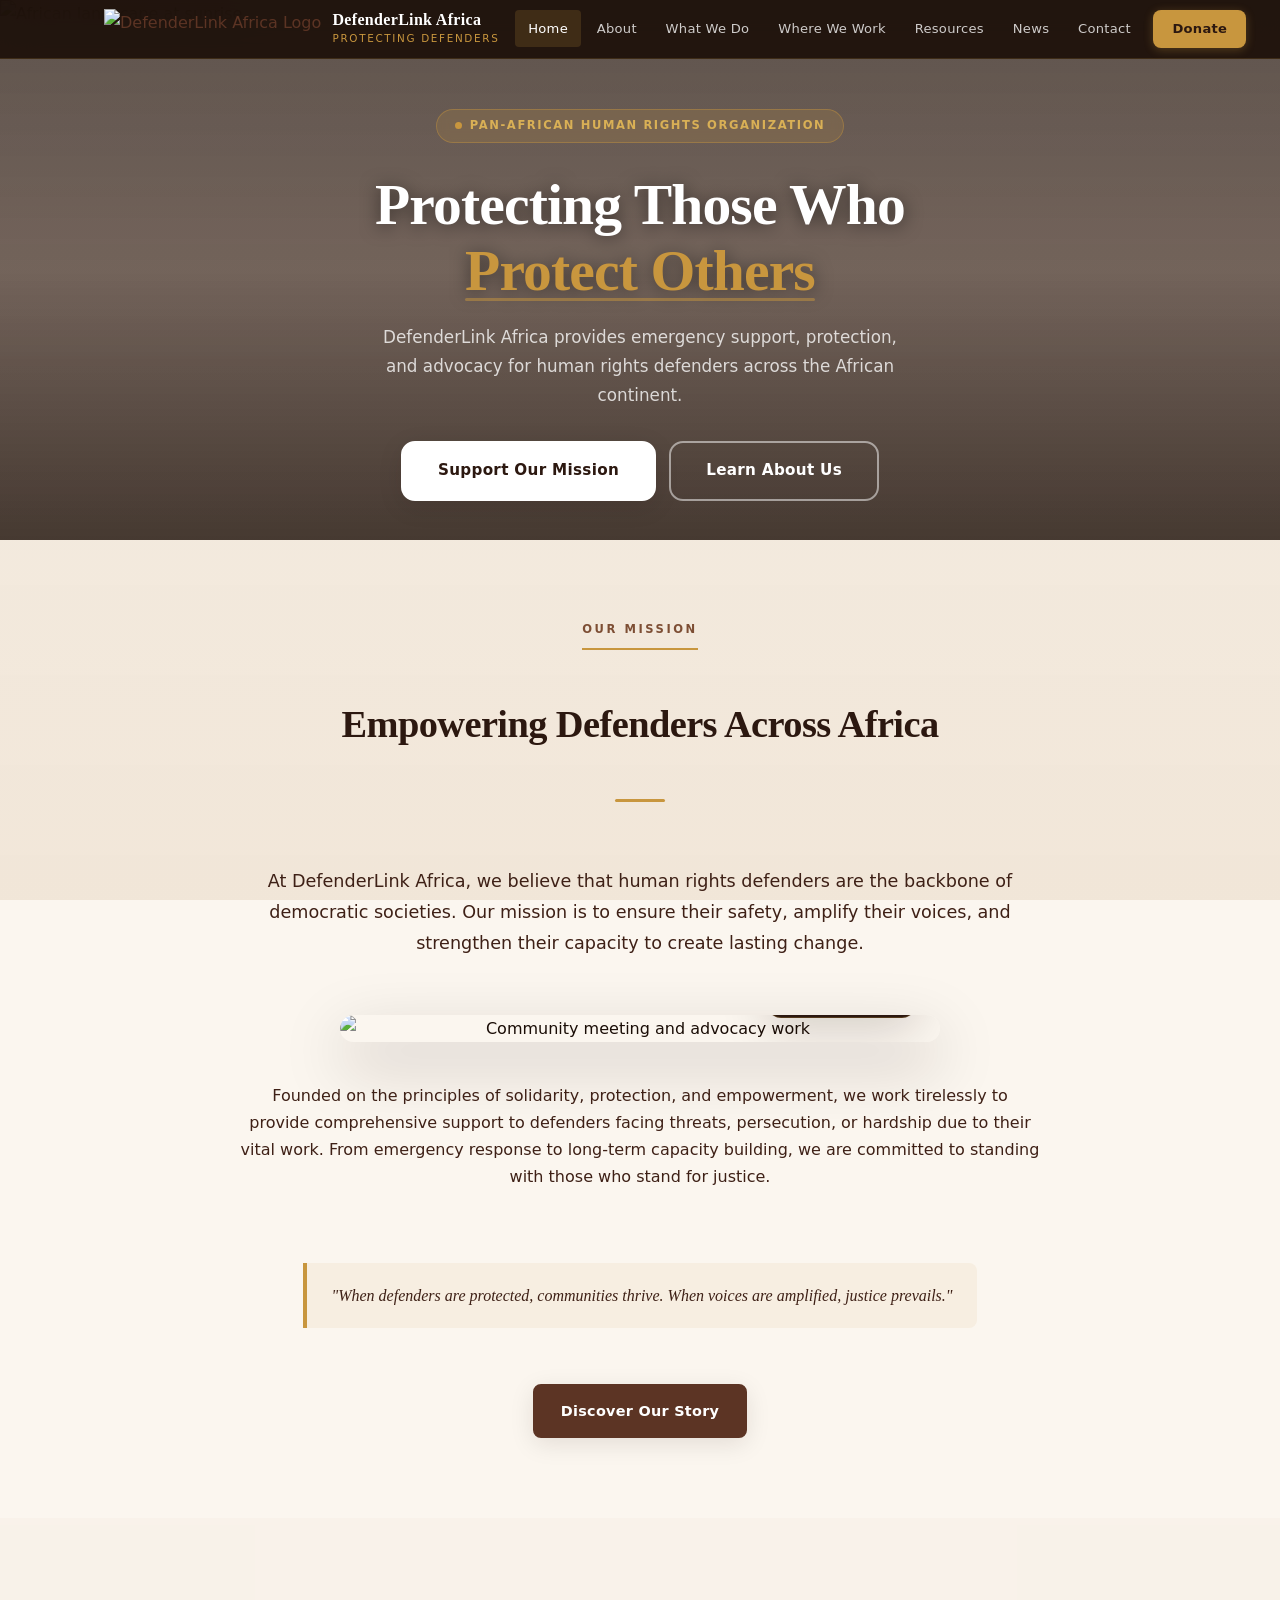
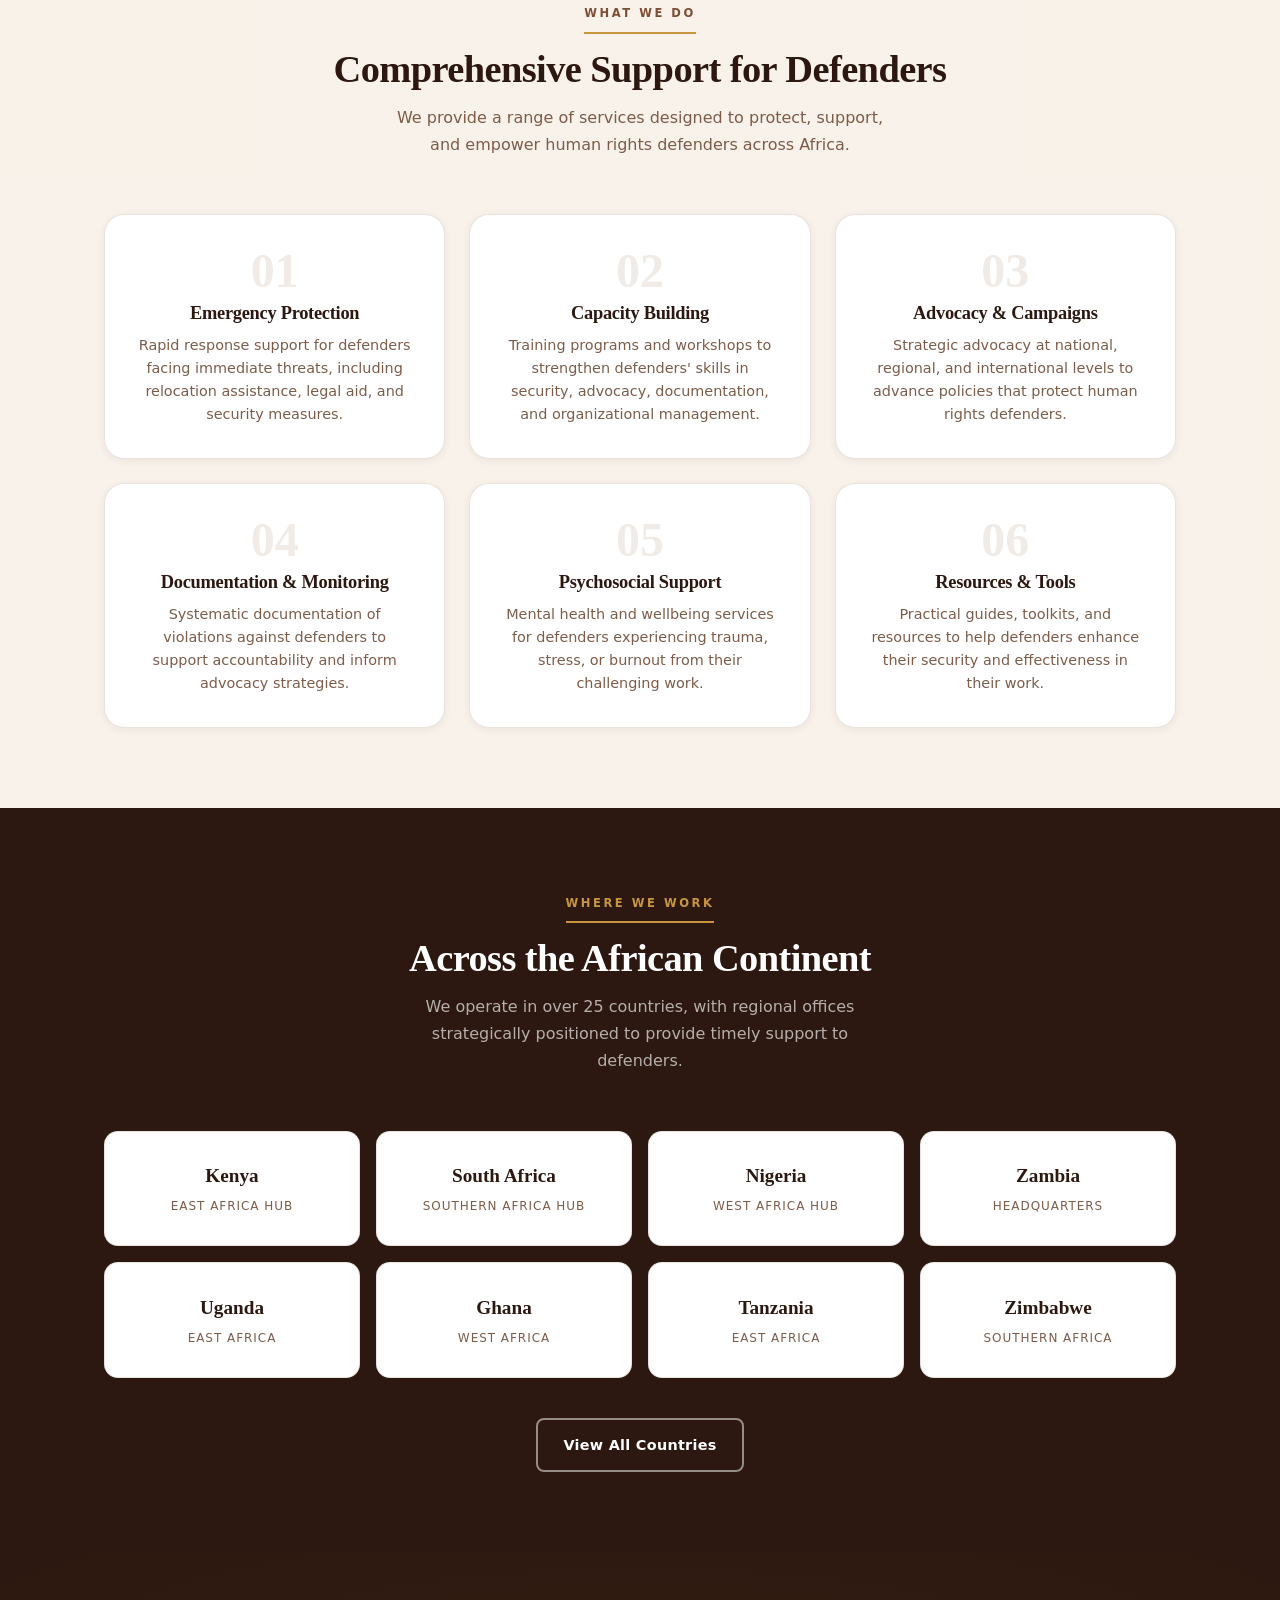
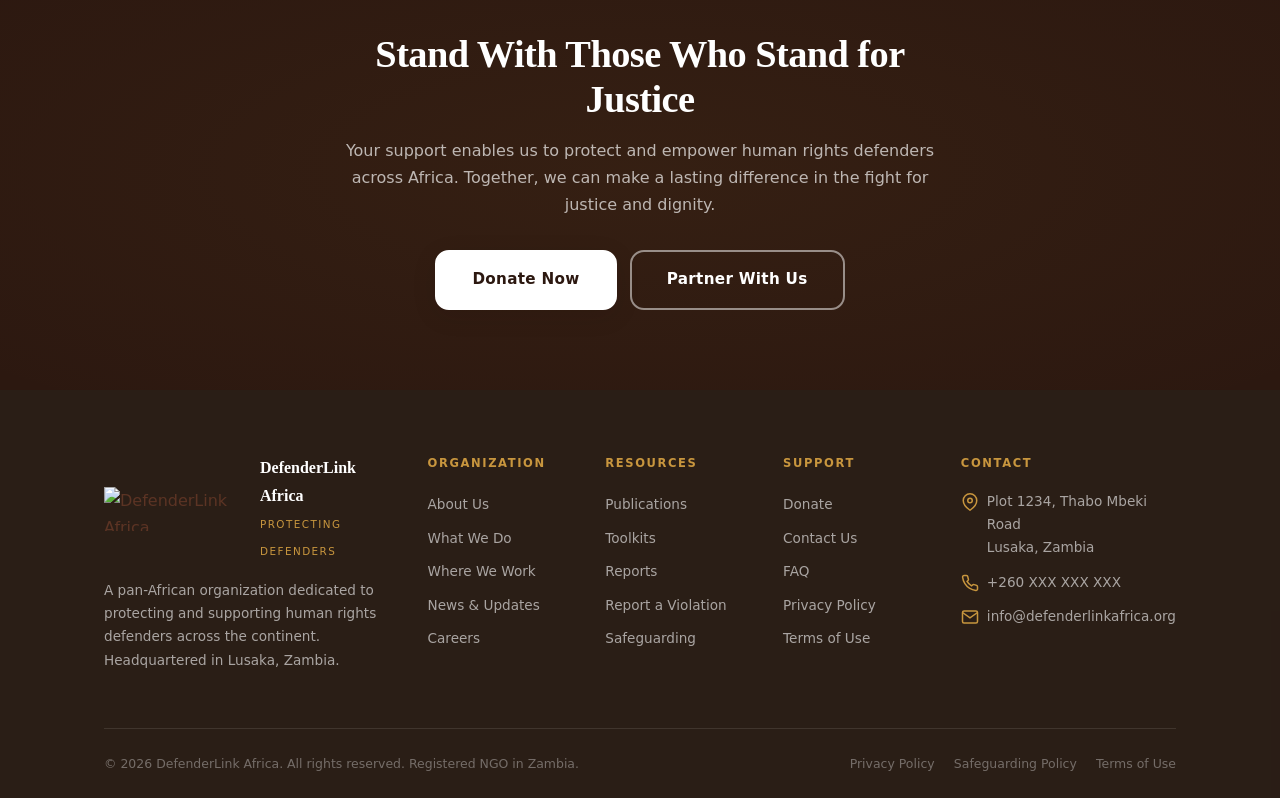
==== commit 4c43feb5: "Update index.html" ====
--- a/index.html
+++ b/index.html
@@ -3,12 +3,11 @@
 <head>
     <meta charset="UTF-8">
     <meta name="viewport" content="width=device-width, initial-scale=1.0">
-    <meta name="description" content="DefenderLink Africa - Protecting human rights defenders across the African continent. We provide emergency support, training, and advocacy for those who protect others.">
-    <meta name="keywords" content="human rights, defenders, Africa, NGO, protection, advocacy, emergency support, training">
+    <meta name="description" content="DefenderLink Africa - Protecting human rights defenders across the African continent.">
+    <meta name="keywords" content="human rights, defenders, Africa, NGO, protection, advocacy">
     <meta property="og:title" content="DefenderLink Africa - Protecting Those Who Protect Others">
-    <meta property="og:description" content="A pan-African organization dedicated to the protection and support of human rights defenders across the continent.">
+    <meta property="og:description" content="A pan-African organization dedicated to the protection of human rights defenders.">
     <meta property="og:image" content="https://i.imgur.com/KbDuWry.png">
-    <meta property="og:type" content="website">
     <meta name="twitter:card" content="summary_large_image">
     <link rel="icon" type="image/png" href="https://i.imgur.com/26vbOoF.png">
     <link rel="apple-touch-icon" href="https://i.imgur.com/26vbOoF.png">
@@ -17,49 +16,41 @@
     <style>
         :root {
             --deep-brown: #2C1810;
-            --espresso: #1E0F06;
-            --rich-brown: #4A2C1A;
-            --warm-brown: #6B3A2A;
-            --copper: #8B5E3C;
-            --terracotta: #A0522D;
-            --tan: #C49A6C;
-            --sand: #D4A574;
-            --cream: #F5EDE3;
-            --warm-cream: #FAF3E4;
-            --parchment: #FDF8F0;
+            --espresso: #1A0D06;
+            --rich-brown: #3E2016;
+            --warm-brown: #5C3424;
+            --copper: #7D4E34;
+            --terracotta: #8B5A3C;
+            --tan: #B88962;
+            --sand: #C9A07A;
+            --cream: #F2E8DC;
+            --warm-cream: #F7F0E6;
+            --parchment: #FBF6EF;
             --gold-accent: #C8963E;
-            --gold-light: #D4A84B;
+            --gold-light: #D9B056;
             --gold-dark: #A67C2E;
             --white: #FFFFFF;
-            --off-white: #FEFCF9;
-            --text-dark: #1E0F06;
-            --text-medium: #3E2415;
-            --text-muted: #7A5C4A;
-            --border-subtle: rgba(139, 94, 60, 0.2);
-            --border-medium: rgba(139, 94, 60, 0.35);
-            --shadow-sm: 0 1px 3px rgba(30, 15, 6, 0.08);
-            --shadow-md: 0 4px 16px rgba(30, 15, 6, 0.12);
-            --shadow-lg: 0 12px 40px rgba(30, 15, 6, 0.18);
-            --shadow-xl: 0 20px 60px rgba(30, 15, 6, 0.25);
-            --radius-sm: 6px;
-            --radius-md: 10px;
-            --radius-lg: 16px;
-            --radius-xl: 24px;
-            --radius-full: 50%;
-            --space-xs: 0.5rem;
-            --space-sm: 0.75rem;
-            --space-md: 1rem;
-            --space-lg: 1.5rem;
-            --space-xl: 2rem;
-            --space-2xl: 3rem;
-            --space-3xl: 4rem;
-            --space-4xl: 6rem;
+            --off-white: #FEFBF8;
+            --text-dark: #1A0D06;
+            --text-medium: #3E2016;
+            --text-muted: #7D5C4A;
+            --border-subtle: rgba(139, 94, 60, 0.18);
+            --border-medium: rgba(139, 94, 60, 0.3);
+            --shadow-sm: 0 2px 8px rgba(26, 13, 6, 0.06);
+            --shadow-md: 0 6px 24px rgba(26, 13, 6, 0.1);
+            --shadow-lg: 0 14px 48px rgba(26, 13, 6, 0.16);
+            --shadow-xl: 0 22px 64px rgba(26, 13, 6, 0.22);
+            --radius-sm: 4px;
+            --radius-md: 8px;
+            --radius-lg: 14px;
+            --radius-xl: 20px;
+            --radius-2xl: 28px;
+            --font-heading: 'Georgia', 'Times New Roman', 'Palatino', serif;
+            --font-body: 'Segoe UI', 'Inter', system-ui, -apple-system, sans-serif;
+            --max-width: 1120px;
+            --transition-smooth: 0.4s cubic-bezier(0.22, 0.61, 0.36, 1);
+            --transition-bounce: 0.5s cubic-bezier(0.175, 0.885, 0.32, 1.275);
             --transition-fast: 0.2s ease;
-            --transition-smooth: 0.35s cubic-bezier(0.4, 0, 0.2, 1);
-            --transition-bounce: 0.45s cubic-bezier(0.175, 0.885, 0.32, 1.275);
-            --font-heading: 'Georgia', 'Times New Roman', serif;
-            --font-body: 'Segoe UI', 'Inter', system-ui, -apple-system, sans-serif;
-            --max-width: 1200px;
         }
 
         *,
@@ -96,46 +87,56 @@
             position: fixed;
             inset: 0;
             background: linear-gradient(180deg,
-                    rgba(253, 248, 240, 0.92) 0%,
-                    rgba(245, 237, 227, 0.88) 30%,
-                    rgba(245, 237, 227, 0.9) 60%,
-                    rgba(240, 230, 218, 0.93) 100%);
+                    rgba(251, 246, 239, 0.9) 0%,
+                    rgba(247, 240, 230, 0.88) 25%,
+                    rgba(242, 232, 220, 0.9) 50%,
+                    rgba(240, 228, 214, 0.92) 100%);
             z-index: -1;
             pointer-events: none;
         }
 
-        /* ============ TYPOGRAPHY ============ */
+        /* Custom scrollbar */
+        ::-webkit-scrollbar {
+            width: 6px;
+        }
+        ::-webkit-scrollbar-track {
+            background: var(--cream);
+        }
+        ::-webkit-scrollbar-thumb {
+            background: var(--copper);
+            border-radius: 3px;
+        }
+        ::-webkit-scrollbar-thumb:hover {
+            background: var(--warm-brown);
+        }
+
+        /* Typography */
         h1,
         h2,
         h3,
-        h4,
-        h5,
-        h6 {
+        h4 {
             font-family: var(--font-heading);
             font-weight: 700;
-            line-height: 1.2;
-            letter-spacing: -0.01em;
+            line-height: 1.15;
+            letter-spacing: -0.015em;
             color: var(--deep-brown);
         }
-
         h1 {
-            font-size: clamp(2.5rem, 5vw, 4rem);
+            font-size: clamp(2.2rem, 4.5vw, 3.6rem);
         }
         h2 {
-            font-size: clamp(2rem, 3.5vw, 2.8rem);
+            font-size: clamp(1.7rem, 3vw, 2.4rem);
         }
         h3 {
-            font-size: clamp(1.25rem, 2vw, 1.6rem);
+            font-size: clamp(1.1rem, 1.6vw, 1.35rem);
         }
         h4 {
-            font-size: 1.2rem;
-        }
-
+            font-size: 1.05rem;
+        }
         p {
-            margin-bottom: var(--space-md);
+            margin-bottom: 1rem;
             color: var(--text-medium);
         }
-
         a {
             color: var(--warm-brown);
             text-decoration: none;
@@ -144,16 +145,14 @@
         a:hover {
             color: var(--terracotta);
         }
-
         .lead {
-            font-size: 1.15rem;
-            line-height: 1.8;
+            font-size: 1.1rem;
+            line-height: 1.75;
             color: var(--text-medium);
             font-weight: 500;
         }
-
         .text-small {
-            font-size: 0.875rem;
+            font-size: 0.85rem;
         }
         .text-muted {
             color: var(--text-muted);
@@ -165,80 +164,78 @@
         .container {
             max-width: var(--max-width);
             margin: 0 auto;
-            padding: 0 var(--space-xl);
-        }
-
+            padding: 0 1.5rem;
+        }
         .section {
-            padding: var(--space-4xl) 0;
+            padding: 5rem 0;
             position: relative;
         }
         .section-sm {
-            padding: var(--space-3xl) 0;
+            padding: 3rem 0;
             position: relative;
         }
 
         .section-header {
             text-align: center;
-            max-width: 700px;
-            margin: 0 auto var(--space-3xl);
+            max-width: 650px;
+            margin: 0 auto 3.5rem;
         }
         .section-overline {
-            display: inline-flex;
-            align-items: center;
-            gap: var(--space-sm);
+            display: inline-block;
             font-family: var(--font-body);
             font-weight: 700;
-            font-size: 0.8rem;
+            font-size: 0.72rem;
             text-transform: uppercase;
-            letter-spacing: 0.2em;
+            letter-spacing: 0.22em;
             color: var(--copper);
-            margin-bottom: var(--space-md);
-            padding-bottom: var(--space-sm);
+            margin-bottom: 0.8rem;
+            padding-bottom: 0.5rem;
             border-bottom: 2px solid var(--gold-accent);
         }
         .section-title {
-            margin-bottom: var(--space-md);
+            margin-bottom: 0.8rem;
         }
         .section-subtitle {
-            font-size: 1.1rem;
+            font-size: 1rem;
             color: var(--text-muted);
-            max-width: 550px;
+            max-width: 500px;
             margin: 0 auto;
         }
 
-        .decorative-line {
-            width: 60px;
+        /* Decorative accent line */
+        .accent-line {
+            width: 50px;
             height: 3px;
             background: var(--gold-accent);
             border-radius: 2px;
-            margin-bottom: var(--space-lg);
-        }
-        .decorative-line-left {
+            margin: 0 auto 1.5rem;
+        }
+        .accent-line-left {
             margin-left: 0;
         }
 
-        /* ============ BUTTONS ============ */
+        /* Buttons */
         .btn {
             display: inline-flex;
             align-items: center;
-            gap: var(--space-sm);
-            padding: 0.85rem 1.75rem;
+            gap: 0.5rem;
+            padding: 0.8rem 1.6rem;
             font-family: var(--font-body);
             font-weight: 600;
-            font-size: 0.95rem;
+            font-size: 0.9rem;
             border-radius: var(--radius-md);
             cursor: pointer;
             transition: all var(--transition-smooth);
             text-decoration: none;
             border: 2px solid transparent;
+            white-space: nowrap;
+            letter-spacing: 0.02em;
             position: relative;
             overflow: hidden;
-            white-space: nowrap;
-            letter-spacing: 0.01em;
         }
         .btn-lg {
-            padding: 1rem 2.25rem;
-            font-size: 1rem;
+            padding: 0.95rem 2.2rem;
+            font-size: 0.95rem;
             border-radius: var(--radius-lg);
         }
         .btn-primary {
@@ -251,8 +248,8 @@
             background: var(--rich-brown);
             border-color: var(--rich-brown);
             color: var(--white);
-            transform: translateY(-2px);
-            box-shadow: var(--shadow-lg);
+            transform: translateY(-3px);
+            box-shadow: var(--shadow-xl);
         }
         .btn-white {
             background: var(--white);
@@ -264,7 +261,19 @@
             background: var(--cream);
             border-color: var(--cream);
             color: var(--deep-brown);
-            transform: translateY(-2px);
+            transform: translateY(-3px);
+            box-shadow: var(--shadow-xl);
+        }
+        .btn-outline-white {
+            background: transparent;
+            color: var(--white);
+            border-color: rgba(255, 255, 255, 0.5);
+        }
+        .btn-outline-white:hover {
+            background: var(--white);
+            color: var(--deep-brown);
+            border-color: var(--white);
+            transform: translateY(-3px);
             box-shadow: var(--shadow-lg);
         }
         .btn-outline {
@@ -276,23 +285,8 @@
             background: var(--warm-brown);
             color: var(--white);
             border-color: var(--warm-brown);
-            transform: translateY(-2px);
+            transform: translateY(-3px);
             box-shadow: var(--shadow-lg);
-        }
-        .btn-outline-white {
-            background: transparent;
-            color: var(--white);
-            border-color: rgba(255, 255, 255, 0.5);
-        }
-        .btn-outline-white:hover {
-            background: var(--white);
-            color: var(--deep-brown);
-            border-color: var(--white);
-            transform: translateY(-2px);
-            box-shadow: var(--shadow-lg);
-        }
-        .btn svg {
-            flex-shrink: 0;
         }
 
         /* ============ NAVIGATION ============ */
@@ -302,15 +296,14 @@
             left: 0;
             right: 0;
             z-index: 1000;
-            padding: 0;
+            background: rgba(26, 13, 6, 0.88);
+            backdrop-filter: blur(18px);
+            -webkit-backdrop-filter: blur(18px);
+            border-bottom: 1px solid rgba(200, 150, 62, 0.18);
             transition: all var(--transition-smooth);
-            background: rgba(30, 15, 6, 0.85);
-            backdrop-filter: blur(20px);
-            -webkit-backdrop-filter: blur(20px);
-            border-bottom: 1px solid rgba(200, 150, 62, 0.2);
         }
         .nav.scrolled {
-            background: rgba(30, 15, 6, 0.95);
+            background: rgba(26, 13, 6, 0.96);
             box-shadow: var(--shadow-lg);
         }
         .nav-inner {
@@ -319,23 +312,23 @@
             justify-content: space-between;
             max-width: var(--max-width);
             margin: 0 auto;
-            padding: 0.6rem var(--space-xl);
-            gap: var(--space-lg);
+            padding: 0.55rem 1.5rem;
+            gap: 1rem;
         }
         .nav-logo {
             display: flex;
             align-items: center;
-            gap: var(--space-md);
+            gap: 0.7rem;
             text-decoration: none;
             flex-shrink: 0;
         }
         .nav-logo img {
-            height: 44px;
+            height: 40px;
             width: auto;
             transition: transform var(--transition-smooth);
         }
         .nav-logo:hover img {
-            transform: scale(1.05);
+            transform: scale(1.06);
         }
         .nav-logo-text {
             display: flex;
@@ -344,29 +337,29 @@
         .nav-logo-title {
             font-family: var(--font-heading);
             font-weight: 700;
-            font-size: 1.1rem;
+            font-size: 1rem;
             color: var(--white);
             letter-spacing: 0.02em;
             line-height: 1.2;
         }
         .nav-logo-subtitle {
-            font-size: 0.7rem;
+            font-size: 0.65rem;
             color: var(--gold-accent);
             text-transform: uppercase;
-            letter-spacing: 0.15em;
+            letter-spacing: 0.16em;
             font-weight: 500;
         }
         .nav-menu {
             display: flex;
             align-items: center;
-            gap: var(--space-xs);
+            gap: 0.2rem;
         }
         .nav-link {
             display: inline-block;
-            padding: 0.5rem 0.9rem;
-            font-size: 0.85rem;
+            padding: 0.45rem 0.8rem;
+            font-size: 0.82rem;
             font-weight: 500;
-            color: rgba(255, 255, 255, 0.8);
+            color: rgba(255, 255, 255, 0.78);
             text-decoration: none;
             border-radius: var(--radius-sm);
             transition: all var(--transition-fast);
@@ -376,30 +369,34 @@
         .nav-link:hover,
         .nav-link.active {
             color: var(--white);
-            background: rgba(200, 150, 62, 0.2);
+            background: rgba(200, 150, 62, 0.18);
         }
         .nav-link.donate {
             background: var(--gold-accent) !important;
             color: var(--deep-brown) !important;
             font-weight: 700;
-            padding: 0.55rem 1.3rem;
+            padding: 0.5rem 1.2rem;
             border-radius: var(--radius-md);
-            margin-left: var(--space-sm);
-            box-shadow: 0 2px 8px rgba(200, 150, 62, 0.35);
+            margin-left: 0.4rem;
+            box-shadow: 0 2px 10px rgba(200, 150, 62, 0.3);
             transition: all var(--transition-smooth);
         }
         .nav-link.donate:hover {
             background: var(--gold-light) !important;
             transform: translateY(-2px);
-            box-shadow: 0 6px 20px rgba(200, 150, 62, 0.5);
-        }
+            box-shadow: 0 6px 22px rgba(200, 150, 62, 0.45);
+        }
+
+        /* Hamburger */
         .nav-hamburger {
             display: none;
             flex-direction: column;
             gap: 5px;
             cursor: pointer;
-            padding: var(--space-sm);
+            padding: 0.5rem;
             z-index: 1001;
+            background: none;
+            border: none;
         }
         .nav-hamburger span {
             display: block;
@@ -414,53 +411,73 @@
         }
         .nav-hamburger.active span:nth-child(2) {
             opacity: 0;
+            transform: scaleX(0);
         }
         .nav-hamburger.active span:nth-child(3) {
             transform: rotate(-45deg) translate(5px, -5px);
         }
 
-        .mobile-menu {
+        /* Fullscreen mobile overlay */
+        .mobile-overlay {
             position: fixed;
-            top: 0;
-            right: -100%;
-            width: 300px;
-            height: 100vh;
-            background: var(--espresso);
+            inset: 0;
+            background: rgba(26, 13, 6, 0.97);
             z-index: 999;
-            padding: 5rem var(--space-xl) var(--space-xl);
-            transition: right var(--transition-smooth);
+            display: flex;
+            align-items: center;
+            justify-content: center;
+            opacity: 0;
+            pointer-events: none;
+            transition: opacity var(--transition-smooth);
+        }
+        .mobile-overlay.active {
+            opacity: 1;
+            pointer-events: all;
+        }
+        .mobile-overlay-inner {
+            text-align: center;
             display: flex;
             flex-direction: column;
-            gap: var(--space-sm);
-            box-shadow: var(--shadow-xl);
-        }
-        .mobile-menu.active {
-            right: 0;
-        }
-        .mobile-menu-link {
+            gap: 0.3rem;
+        }
+        .mobile-overlay-link {
             display: block;
-            padding: var(--space-md);
+            padding: 0.9rem 1.5rem;
             color: var(--cream);
-            font-size: 1.05rem;
+            font-size: 1.2rem;
             font-weight: 500;
             text-decoration: none;
+            letter-spacing: 0.04em;
+            transition: all var(--transition-fast);
             border-radius: var(--radius-md);
-            transition: all var(--transition-fast);
-        }
-        .mobile-menu-link:hover {
-            background: rgba(200, 150, 62, 0.2);
+        }
+        .mobile-overlay-link:hover {
             color: var(--gold-light);
-        }
-
-        /* ============ HERO ============ */
+            background: rgba(200, 150, 62, 0.1);
+        }
+        .mobile-overlay-link.donate-mobile {
+            color: var(--gold-accent);
+            font-weight: 700;
+            font-size: 1.3rem;
+            border: 2px solid var(--gold-accent);
+            border-radius: var(--radius-lg);
+            margin-top: 0.8rem;
+            padding: 0.8rem 2rem;
+        }
+        .mobile-overlay-link.donate-mobile:hover {
+            background: var(--gold-accent);
+            color: var(--deep-brown);
+        }
+
+        /* ============ HERO (60vh) ============ */
         .hero {
             position: relative;
-            min-height: 100vh;
+            min-height: 60vh;
             display: flex;
             align-items: center;
             justify-content: center;
             overflow: hidden;
-            padding-top: 80px;
+            padding-top: 70px;
         }
         .hero-bg {
             position: absolute;
@@ -471,64 +488,94 @@
             width: 100%;
             height: 100%;
             object-fit: cover;
-            object-position: center;
+            object-position: center 30%;
+            animation: hero-zoom 8s ease-in-out infinite alternate;
+        }
+        @keyframes hero-zoom {
+            0% {
+                transform: scale(1);
+            }
+            100% {
+                transform: scale(1.06);
+            }
         }
         .hero-bg::after {
             content: '';
             position: absolute;
             inset: 0;
             background: linear-gradient(180deg,
-                    rgba(30, 15, 6, 0.75) 0%,
-                    rgba(44, 24, 16, 0.7) 40%,
-                    rgba(30, 15, 6, 0.85) 100%);
+                    rgba(26, 13, 6, 0.7) 0%,
+                    rgba(44, 24, 16, 0.65) 50%,
+                    rgba(26, 13, 6, 0.8) 100%);
         }
         .hero-content {
             position: relative;
             z-index: 2;
             text-align: center;
-            max-width: 850px;
-            padding: var(--space-2xl) var(--space-xl);
+            max-width: 750px;
+            padding: 2rem 1.5rem;
         }
         .hero-badge {
             display: inline-flex;
             align-items: center;
-            gap: var(--space-sm);
-            background: rgba(200, 150, 62, 0.2);
-            border: 1px solid rgba(200, 150, 62, 0.5);
-            padding: 0.5rem 1.2rem;
+            gap: 0.5rem;
+            background: rgba(200, 150, 62, 0.18);
+            border: 1px solid rgba(200, 150, 62, 0.4);
+            padding: 0.4rem 1.1rem;
             border-radius: 50px;
-            margin-bottom: var(--space-xl);
-            backdrop-filter: blur(8px);
+            margin-bottom: 1.8rem;
+            backdrop-filter: blur(6px);
+            animation: fadeInDown 1s ease forwards;
+        }
+        @keyframes fadeInDown {
+            from {
+                opacity: 0;
+                transform: translateY(-20px);
+            }
+            to {
+                opacity: 1;
+                transform: translateY(0);
+            }
         }
         .hero-badge-dot {
-            width: 8px;
-            height: 8px;
+            width: 7px;
+            height: 7px;
             background: var(--gold-accent);
-            border-radius: var(--radius-full);
+            border-radius: 50%;
             animation: pulse-dot 2s ease-in-out infinite;
         }
         @keyframes pulse-dot {
             0%,
             100% {
-                opacity: 1;
                 box-shadow: 0 0 0 0 rgba(200, 150, 62, 0.6);
             }
             50% {
-                opacity: 0.6;
-                box-shadow: 0 0 0 12px rgba(200, 150, 62, 0);
+                box-shadow: 0 0 0 10px rgba(200, 150, 62, 0);
             }
         }
         .hero-badge-text {
-            font-size: 0.8rem;
+            font-size: 0.72rem;
             font-weight: 600;
             color: var(--gold-light);
             text-transform: uppercase;
-            letter-spacing: 0.15em;
+            letter-spacing: 0.14em;
         }
         .hero-title {
             color: var(--white);
-            margin-bottom: var(--space-lg);
-            text-shadow: 0 2px 20px rgba(0, 0, 0, 0.5);
+            margin-bottom: 1.2rem;
+            text-shadow: 0 2px 18px rgba(0, 0, 0, 0.5);
+            animation: fadeInUp 1s ease 0.2s forwards;
+            opacity: 0;
+        }
+        @keyframes fadeInUp {
+            from {
+                opacity: 0;
+                transform: translateY(30px);
+            }
+            to {
+                opacity: 1;
+                transform: translateY(0);
+            }
         }
         .hero-title span {
             color: var(--gold-accent);
@@ -538,392 +585,211 @@
         .hero-title span::after {
             content: '';
             position: absolute;
-            bottom: 4px;
+            bottom: 3px;
             left: 0;
             width: 100%;
             height: 3px;
             background: var(--gold-accent);
             border-radius: 2px;
-            opacity: 0.6;
+            opacity: 0.5;
         }
         .hero-subtitle {
-            font-size: 1.15rem;
-            color: rgba(255, 255, 255, 0.8);
-            max-width: 600px;
-            margin: 0 auto var(--space-2xl);
-            line-height: 1.8;
+            font-size: 1.05rem;
+            color: rgba(255, 255, 255, 0.78);
+            max-width: 550px;
+            margin: 0 auto 2rem;
+            line-height: 1.7;
+            animation: fadeInUp 1s ease 0.35s forwards;
+            opacity: 0;
         }
         .hero-buttons {
             display: flex;
-            gap: var(--space-md);
+            gap: 0.8rem;
             justify-content: center;
             flex-wrap: wrap;
-            margin-bottom: var(--space-3xl);
-        }
-        .hero-stats {
-            display: flex;
-            gap: var(--space-2xl);
-            justify-content: center;
-            flex-wrap: wrap;
-        }
-        .hero-stat {
-            text-align: center;
-        }
-        .hero-stat-number {
-            font-family: var(--font-heading);
-            font-size: 2.5rem;
-            font-weight: 700;
-            color: var(--gold-accent);
-            line-height: 1;
-        }
-        .hero-stat-label {
-            font-size: 0.8rem;
-            color: rgba(255, 255, 255, 0.6);
-            text-transform: uppercase;
-            letter-spacing: 0.1em;
-            margin-top: var(--space-xs);
-        }
-        .hero-scroll {
-            position: absolute;
-            bottom: 2rem;
-            left: 50%;
-            transform: translateX(-50%);
-            z-index: 2;
+            animation: fadeInUp 1s ease 0.5s forwards;
+            opacity: 0;
+        }
+
+        /* ============ MISSION SECTION ============ */
+        .mission-wrapper {
             display: flex;
             flex-direction: column;
+            gap: 2.5rem;
             align-items: center;
-            gap: var(--space-xs);
-            color: rgba(255, 255, 255, 0.6);
-            font-size: 0.75rem;
-            text-transform: uppercase;
-            letter-spacing: 0.15em;
-            animation: bounce-down 2s ease-in-out infinite;
-        }
-        @keyframes bounce-down {
-            0%,
-            100% {
-                transform: translateX(-50%) translateY(0);
-            }
-            50% {
-                transform: translateX(-50%) translateY(10px);
-            }
-        }
-
-        /* ============ ABOUT GRID ============ */
-        .about-grid {
-            display: grid;
-            grid-template-columns: 1fr 1fr;
-            gap: var(--space-3xl);
-            align-items: center;
-        }
-        .about-content {
-            padding-right: var(--space-xl);
-        }
-        .about-image {
+            text-align: center;
+            max-width: 800px;
+            margin: 0 auto;
+        }
+        .mission-image-wrap {
             position: relative;
-            border-radius: var(--radius-xl);
+            border-radius: var(--radius-2xl);
             overflow: hidden;
             box-shadow: var(--shadow-xl);
-        }
-        .about-image img {
+            width: 100%;
+            max-width: 600px;
+            transition: transform var(--transition-smooth);
+        }
+        .mission-image-wrap:hover {
+            transform: translateY(-6px);
+        }
+        .mission-image-wrap img {
             width: 100%;
             height: auto;
             display: block;
-            border-radius: var(--radius-xl);
-        }
-        .about-image-badge {
+            border-radius: var(--radius-2xl);
+        }
+        .mission-image-badge {
             position: absolute;
-            bottom: var(--space-lg);
-            right: var(--space-lg);
+            bottom: 1.5rem;
+            right: 1.5rem;
             background: var(--deep-brown);
             color: var(--gold-accent);
-            padding: var(--space-md) var(--space-lg);
+            padding: 0.8rem 1.2rem;
             border-radius: var(--radius-lg);
             text-align: center;
             box-shadow: var(--shadow-lg);
-            backdrop-filter: blur(8px);
-            border: 1px solid rgba(200, 150, 62, 0.3);
-        }
-        .about-image-badge-number {
+            border: 1px solid rgba(200, 150, 62, 0.25);
+            animation: float-badge 3s ease-in-out infinite;
+        }
+        @keyframes float-badge {
+            0%,
+            100% {
+                transform: translateY(0);
+            }
+            50% {
+                transform: translateY(-8px);
+            }
+        }
+        .mission-image-badge-number {
             font-family: var(--font-heading);
             font-size: 2rem;
             font-weight: 700;
             line-height: 1;
         }
-        .about-image-badge-text {
-            font-size: 0.7rem;
+        .mission-image-badge-text {
+            font-size: 0.65rem;
             text-transform: uppercase;
             letter-spacing: 0.1em;
             color: var(--cream);
         }
         .highlight-box {
-            background: rgba(200, 150, 62, 0.1);
+            background: rgba(200, 150, 62, 0.08);
             border-left: 4px solid var(--gold-accent);
-            padding: var(--space-lg);
+            padding: 1.2rem 1.5rem;
             border-radius: 0 var(--radius-md) var(--radius-md) 0;
-            margin: var(--space-lg) 0;
+            margin: 1rem 0;
+            text-align: left;
         }
         .highlight-box p {
             margin: 0;
             font-style: italic;
             color: var(--text-medium);
             font-family: var(--font-heading);
-            font-size: 1.05rem;
-        }
-
-        /* ============ SERVICES GRID ============ */
+            font-size: 1rem;
+        }
+
+        /* ============ WHAT WE DO (no icons, no learn more) ============ */
         .services-grid {
             display: grid;
             grid-template-columns: repeat(3, 1fr);
-            gap: var(--space-xl);
+            gap: 1.5rem;
         }
         .service-card {
             background: var(--white);
             border-radius: var(--radius-xl);
-            padding: var(--space-2xl);
+            padding: 2rem;
             box-shadow: var(--shadow-sm);
             border: 1px solid var(--border-subtle);
             transition: all var(--transition-smooth);
             position: relative;
-            overflow: hidden;
-        }
-        .service-card::before {
+            text-align: center;
+            cursor: default;
+        }
+        .service-card::after {
             content: '';
             position: absolute;
-            top: 0;
-            left: 0;
-            width: 100%;
-            height: 4px;
-            background: linear-gradient(90deg, var(--copper), var(--gold-accent));
+            bottom: 0;
+            left: 20%;
+            width: 60%;
+            height: 3px;
+            background: linear-gradient(90deg, transparent, var(--gold-accent), transparent);
+            border-radius: 2px;
             transform: scaleX(0);
-            transform-origin: left;
             transition: transform var(--transition-smooth);
         }
         .service-card:hover {
-            transform: translateY(-6px);
-            box-shadow: var(--shadow-lg);
+            transform: translateY(-8px);
+            box-shadow: var(--shadow-xl);
             border-color: var(--border-medium);
         }
-        .service-card:hover::before {
+        .service-card:hover::after {
             transform: scaleX(1);
         }
-        .service-card-icon {
-            width: 56px;
-            height: 56px;
-            background: rgba(139, 94, 60, 0.1);
-            border-radius: var(--radius-lg);
-            display: flex;
-            align-items: center;
-            justify-content: center;
-            color: var(--warm-brown);
-            margin-bottom: var(--space-lg);
-            transition: all var(--transition-smooth);
-        }
-        .service-card:hover .service-card-icon {
-            background: var(--warm-brown);
-            color: var(--white);
-            transform: scale(1.08);
-        }
-        .service-card-title {
-            margin-bottom: var(--space-sm);
-            font-size: 1.2rem;
-        }
-        .service-card-text {
-            color: var(--text-muted);
-            font-size: 0.95rem;
-            margin-bottom: var(--space-lg);
-        }
-        .service-card-link {
-            display: inline-flex;
-            align-items: center;
-            gap: var(--space-xs);
-            font-weight: 600;
-            font-size: 0.9rem;
-            color: var(--warm-brown);
-            transition: all var(--transition-fast);
-        }
-        .service-card-link:hover {
-            gap: var(--space-sm);
-            color: var(--terracotta);
-        }
-
-        /* ============ IMPACT CARDS ============ */
-        .grid {
-            display: grid;
-            gap: var(--space-xl);
-        }
-        .grid-3 {
-            grid-template-columns: repeat(3, 1fr);
-        }
-        .grid-4 {
-            grid-template-columns: repeat(4, 1fr);
-        }
-        .impact-card {
-            text-align: center;
-            padding: var(--space-2xl) var(--space-lg);
-            background: var(--white);
-            border-radius: var(--radius-xl);
-            box-shadow: var(--shadow-sm);
-            border: 1px solid var(--border-subtle);
-            transition: all var(--transition-smooth);
-        }
-        .impact-card:hover {
-            transform: translateY(-4px);
-            box-shadow: var(--shadow-lg);
-            border-color: var(--gold-accent);
-        }
-        .impact-card-number {
+        .service-card-number {
             font-family: var(--font-heading);
             font-size: 3rem;
             font-weight: 700;
-            color: var(--warm-brown);
+            color: rgba(139, 94, 60, 0.12);
             line-height: 1;
-            margin-bottom: var(--space-sm);
-        }
-        .impact-card-label {
+            margin-bottom: 0.5rem;
+            transition: color var(--transition-smooth);
+        }
+        .service-card:hover .service-card-number {
+            color: rgba(200, 150, 62, 0.25);
+        }
+        .service-card-title {
+            margin-bottom: 0.6rem;
+            font-size: 1.15rem;
+            color: var(--deep-brown);
+        }
+        .service-card-text {
+            color: var(--text-muted);
             font-size: 0.9rem;
-            color: var(--text-muted);
-            font-weight: 500;
-            text-transform: uppercase;
-            letter-spacing: 0.05em;
-        }
-        .quote-block {
-            background: var(--white);
-            padding: var(--space-2xl);
-            border-radius: var(--radius-xl);
-            box-shadow: var(--shadow-md);
-            border: 1px solid var(--border-subtle);
-            position: relative;
-        }
-        .quote-block::before {
-            content: '\201C';
-            position: absolute;
-            top: var(--space-md);
-            left: var(--space-lg);
-            font-size: 5rem;
-            color: rgba(200, 150, 62, 0.2);
-            font-family: var(--font-heading);
-            line-height: 1;
-            pointer-events: none;
-        }
-        .quote-block p {
-            position: relative;
-            z-index: 1;
-            font-style: italic;
-            font-size: 1.1rem;
-            color: var(--text-medium);
-        }
-
-        /* ============ COUNTRIES GRID ============ */
-        .countries-grid {
+            margin: 0;
+            line-height: 1.6;
+        }
+
+        /* ============ WHERE WE WORK (text-based, no images) ============ */
+        .countries-text-grid {
             display: grid;
             grid-template-columns: repeat(4, 1fr);
-            gap: var(--space-lg);
-        }
-        .country-card {
-            position: relative;
-            border-radius: var(--radius-xl);
-            overflow: hidden;
-            aspect-ratio: 4/5;
-            cursor: pointer;
-            box-shadow: var(--shadow-md);
-            transition: all var(--transition-smooth);
-        }
-        .country-card:hover {
-            transform: translateY(-6px);
-            box-shadow: var(--shadow-xl);
-        }
-        .country-card img {
-            width: 100%;
-            height: 100%;
-            object-fit: cover;
-            transition: transform var(--transition-smooth);
-        }
-        .country-card:hover img {
-            transform: scale(1.08);
-        }
-        .country-card-overlay {
-            position: absolute;
-            bottom: 0;
-            left: 0;
-            right: 0;
-            padding: var(--space-xl) var(--space-lg);
-            background: linear-gradient(transparent, rgba(30, 15, 6, 0.9));
-            color: var(--white);
-        }
-        .country-card-name {
-            color: var(--white);
-            font-size: 1.3rem;
-            margin-bottom: 2px;
-        }
-        .country-card-count {
-            font-size: 0.8rem;
-            color: var(--gold-light);
-            text-transform: uppercase;
-            letter-spacing: 0.1em;
-        }
-
-        /* ============ CARD (NEWS) ============ */
-        .card {
+            gap: 1rem;
+            text-align: center;
+        }
+        .country-text-card {
             background: var(--white);
-            border-radius: var(--radius-xl);
-            overflow: hidden;
-            box-shadow: var(--shadow-sm);
+            padding: 1.8rem 1rem;
+            border-radius: var(--radius-lg);
             border: 1px solid var(--border-subtle);
             transition: all var(--transition-smooth);
-        }
-        .card:hover {
-            transform: translateY(-4px);
+            cursor: default;
+        }
+        .country-text-card:hover {
+            transform: translateY(-5px);
             box-shadow: var(--shadow-lg);
-            border-color: var(--border-medium);
-        }
-        .card-img {
-            width: 100%;
-            height: 200px;
-            object-fit: cover;
-        }
-        .card-body {
-            padding: var(--space-xl);
-        }
-        .card-label {
-            display: inline-block;
-            font-size: 0.7rem;
+            border-color: var(--gold-accent);
+            background: var(--warm-cream);
+        }
+        .country-text-name {
+            font-family: var(--font-heading);
+            font-size: 1.2rem;
             font-weight: 700;
+            color: var(--deep-brown);
+            margin-bottom: 0.2rem;
+        }
+        .country-text-role {
+            font-size: 0.75rem;
+            color: var(--text-muted);
             text-transform: uppercase;
-            letter-spacing: 0.15em;
-            color: var(--warm-brown);
-            background: rgba(139, 94, 60, 0.1);
-            padding: 0.3rem 0.8rem;
-            border-radius: 50px;
-            margin-bottom: var(--space-md);
-        }
-        .card-title {
-            font-size: 1.15rem;
-            margin-bottom: var(--space-sm);
-        }
-        .card-title a {
-            color: var(--deep-brown);
-        }
-        .card-title a:hover {
-            color: var(--warm-brown);
-        }
-        .card-text {
-            font-size: 0.9rem;
-            color: var(--text-muted);
-            margin-bottom: var(--space-lg);
-        }
-        .card-footer {
-            display: flex;
-            align-items: center;
-            justify-content: space-between;
-            padding-top: var(--space-md);
-            border-top: 1px solid var(--border-subtle);
-        }
-
-        /* ============ CTA SECTION ============ */
+            letter-spacing: 0.08em;
+            font-weight: 500;
+        }
+
+        /* ============ CTA ============ */
         .cta-section {
             background: var(--deep-brown);
-            padding: var(--space-4xl) 0;
+            padding: 5rem 0;
             text-align: center;
             position: relative;
             overflow: hidden;
@@ -931,33 +797,42 @@
         .cta-section::before {
             content: '';
             position: absolute;
-            top: -50%;
-            left: -50%;
-            width: 200%;
-            height: 200%;
+            top: -40%;
+            left: -40%;
+            width: 180%;
+            height: 180%;
             background: radial-gradient(ellipse at center,
-                    rgba(200, 150, 62, 0.08) 0%,
-                    transparent 60%);
+                    rgba(200, 150, 62, 0.06) 0%,
+                    transparent 55%);
             pointer-events: none;
+            animation: rotate-glow 20s linear infinite;
+        }
+        @keyframes rotate-glow {
+            from {
+                transform: rotate(0deg);
+            }
+            to {
+                transform: rotate(360deg);
+            }
         }
         .cta-content {
             position: relative;
             z-index: 1;
-            max-width: 650px;
+            max-width: 600px;
             margin: 0 auto;
         }
         .cta-title {
             color: var(--white);
-            margin-bottom: var(--space-lg);
+            margin-bottom: 1rem;
         }
         .cta-text {
-            color: rgba(255, 255, 255, 0.7);
-            font-size: 1.1rem;
-            margin-bottom: var(--space-2xl);
+            color: rgba(255, 255, 255, 0.68);
+            font-size: 1rem;
+            margin-bottom: 2rem;
         }
         .cta-buttons {
             display: flex;
-            gap: var(--space-md);
+            gap: 0.8rem;
             justify-content: center;
             flex-wrap: wrap;
         }
@@ -970,13 +845,13 @@
             background-repeat: no-repeat;
             position: relative;
             color: var(--cream);
-            padding: var(--space-4xl) 0 var(--space-xl);
+            padding: 4rem 0 1.5rem;
         }
         .footer::before {
             content: '';
             position: absolute;
             inset: 0;
-            background: rgba(30, 15, 6, 0.92);
+            background: rgba(26, 13, 6, 0.93);
             z-index: 0;
         }
         .footer>.container {
@@ -986,21 +861,21 @@
         .footer-grid {
             display: grid;
             grid-template-columns: 2fr 1fr 1fr 1fr 1.2fr;
-            gap: var(--space-2xl);
-            margin-bottom: var(--space-3xl);
+            gap: 2rem;
+            margin-bottom: 2.5rem;
         }
         .footer-brand p {
-            color: rgba(255, 255, 255, 0.65);
-            font-size: 0.9rem;
+            color: rgba(255, 255, 255, 0.6);
+            font-size: 0.85rem;
             line-height: 1.7;
         }
         .footer-title {
             color: var(--gold-accent);
             font-family: var(--font-body);
-            font-size: 0.8rem;
+            font-size: 0.72rem;
             text-transform: uppercase;
-            letter-spacing: 0.15em;
-            margin-bottom: var(--space-lg);
+            letter-spacing: 0.14em;
+            margin-bottom: 1rem;
             font-weight: 700;
         }
         .footer-links {
@@ -1008,130 +883,84 @@
             padding: 0;
         }
         .footer-links li {
-            margin-bottom: var(--space-sm);
+            margin-bottom: 0.4rem;
         }
         .footer-links a {
-            color: rgba(255, 255, 255, 0.65);
-            font-size: 0.9rem;
+            color: rgba(255, 255, 255, 0.6);
+            font-size: 0.85rem;
             transition: all var(--transition-fast);
         }
         .footer-links a:hover {
             color: var(--gold-light);
-            padding-left: 4px;
+            padding-left: 3px;
         }
         .footer-contact-item {
             display: flex;
             align-items: flex-start;
-            gap: var(--space-sm);
-            margin-bottom: var(--space-md);
-            color: rgba(255, 255, 255, 0.65);
-            font-size: 0.9rem;
+            gap: 0.5rem;
+            margin-bottom: 0.7rem;
+            color: rgba(255, 255, 255, 0.6);
+            font-size: 0.85rem;
         }
         .footer-contact-item svg {
             flex-shrink: 0;
             color: var(--gold-accent);
-            margin-top: 2px;
+            margin-top: 3px;
         }
         .footer-bottom {
             display: flex;
             align-items: center;
             justify-content: space-between;
             flex-wrap: wrap;
-            gap: var(--space-md);
-            padding-top: var(--space-xl);
-            border-top: 1px solid rgba(255, 255, 255, 0.12);
+            gap: 1rem;
+            padding-top: 1.5rem;
+            border-top: 1px solid rgba(255, 255, 255, 0.1);
         }
         .footer-copyright {
-            color: rgba(255, 255, 255, 0.4);
-            font-size: 0.8rem;
+            color: rgba(255, 255, 255, 0.35);
+            font-size: 0.78rem;
             margin: 0;
         }
         .footer-bottom-links {
             display: flex;
-            gap: var(--space-lg);
+            gap: 1.2rem;
         }
         .footer-bottom-links a {
-            color: rgba(255, 255, 255, 0.4);
-            font-size: 0.8rem;
+            color: rgba(255, 255, 255, 0.35);
+            font-size: 0.78rem;
             transition: color var(--transition-fast);
         }
         .footer-bottom-links a:hover {
             color: var(--gold-light);
         }
 
-        /* ============ ANIMATIONS ============ */
-        .fade-in {
+        /* ============ SCROLL ANIMATIONS ============ */
+        .reveal {
             opacity: 0;
-            transform: translateY(30px);
+            transform: translateY(35px);
             transition: opacity 0.8s ease, transform 0.8s ease;
         }
-        .fade-in.visible {
+        .reveal.visible {
             opacity: 1;
             transform: translateY(0);
         }
-        .fade-in-left {
-            opacity: 0;
-            transform: translateX(-40px);
-            transition: opacity 0.8s ease, transform 0.8s ease;
-        }
-        .fade-in-left.visible {
-            opacity: 1;
-            transform: translateX(0);
-        }
-        .fade-in-right {
-            opacity: 0;
-            transform: translateX(40px);
-            transition: opacity 0.8s ease, transform 0.8s ease;
-        }
-        .fade-in-right.visible {
-            opacity: 1;
-            transform: translateX(0);
-        }
-        .fade-in-up {
-            opacity: 0;
-            transform: translateY(40px);
-            transition: opacity 0.8s ease, transform 0.8s ease;
-        }
-        .fade-in-up.visible {
-            opacity: 1;
-            transform: translateY(0);
-        }
-        .delay-1 {
+        .reveal-delay-1 {
             transition-delay: 0.1s;
         }
-        .delay-2 {
+        .reveal-delay-2 {
             transition-delay: 0.2s;
         }
-        .delay-3 {
+        .reveal-delay-3 {
             transition-delay: 0.3s;
         }
-        .delay-4 {
+        .reveal-delay-4 {
             transition-delay: 0.4s;
         }
-        .delay-5 {
+        .reveal-delay-5 {
             transition-delay: 0.5s;
         }
-        .delay-6 {
+        .reveal-delay-6 {
             transition-delay: 0.6s;
-        }
-
-        .gap-xs {
-            gap: var(--space-xs);
-        }
-        .gap-sm {
-            gap: var(--space-sm);
-        }
-        .gap-md {
-            gap: var(--space-md);
-        }
-        .gap-lg {
-            gap: var(--space-lg);
-        }
-        .gap-xl {
-            gap: var(--space-xl);
-        }
-        .items-center {
-            align-items: center;
         }
 
         /* ============ RESPONSIVE ============ */
@@ -1142,33 +971,17 @@
             .nav-hamburger {
                 display: flex;
             }
-            .about-grid {
-                grid-template-columns: 1fr;
-                gap: var(--space-2xl);
-            }
-            .about-content {
-                padding-right: 0;
-            }
             .services-grid {
                 grid-template-columns: repeat(2, 1fr);
             }
-            .grid-4 {
-                grid-template-columns: repeat(2, 1fr);
-            }
-            .countries-grid {
-                grid-template-columns: repeat(2, 1fr);
-            }
-            .grid-3 {
+            .countries-text-grid {
                 grid-template-columns: repeat(2, 1fr);
             }
             .footer-grid {
                 grid-template-columns: repeat(3, 1fr);
             }
-            .hero-stats {
-                gap: var(--space-xl);
-            }
-            .hero-stat-number {
-                font-size: 2rem;
+            .hero {
+                min-height: 55vh;
             }
         }
 
@@ -1176,27 +989,67 @@
             .services-grid {
                 grid-template-columns: 1fr;
             }
-            .grid-4 {
-                grid-template-columns: 1fr 1fr;
-            }
-            .grid-3 {
-                grid-template-columns: 1fr;
-            }
-            .countries-grid {
-                grid-template-columns: 1fr 1fr;
+            .countries-text-grid {
+                grid-template-columns: repeat(2, 1fr);
             }
             .footer-grid {
                 grid-template-columns: 1fr 1fr;
+            }
+            .hero {
+                min-height: 55vh;
+            }
+            .hero-title {
+                font-size: 1.8rem;
+            }
+            .hero-subtitle {
+                font-size: 0.9rem;
             }
             .hero-buttons {
                 flex-direction: column;
                 align-items: center;
             }
-            .hero-stats {
-                gap: var(--space-lg);
-            }
-            .hero-stat-number {
-                font-size: 1.6rem;
+            .section {
+                padding: 3rem 0;
+            }
+            .cta-section {
+                padding: 3rem 0;
+            }
+            .nav-logo-text {
+                display: none;
+            }
+            .mission-wrapper {
+                gap: 2rem;
+            }
+            .mobile-overlay-link {
+                font-size: 1rem;
+                padding: 0.7rem 1rem;
+            }
+        }
+
+        @media (max-width: 480px) {
+            .countries-text-grid {
+                grid-template-columns: 1fr 1fr;
+            }
+            .footer-grid {
+                grid-template-columns: 1fr;
+            }
+            .hero {
+                min-height: 50vh;
+            }
+            .hero-title {
+                font-size: 1.5rem;
+            }
+            .hero-badge-text {
+                font-size: 0.65rem;
+            }
+            .section-title {
+                font-size: 1.4rem;
+            }
+            .service-card {
+                padding: 1.5rem;
+            }
+            .service-card-number {
+                font-size: 2.2rem;
             }
             .footer-bottom {
                 flex-direction: column;
@@ -1205,53 +1058,12 @@
             .footer-bottom-links {
                 justify-content: center;
             }
-            .section {
-                padding: var(--space-3xl) 0;
-            }
-            .container {
-                padding: 0 var(--space-lg);
-            }
-            .nav-logo-text {
-                display: none;
-            }
-            .nav-inner {
-                padding: 0.5rem var(--space-lg);
-            }
-        }
-
-        @media (max-width: 480px) {
-            .grid-4 {
-                grid-template-columns: 1fr;
-            }
-            .countries-grid {
-                grid-template-columns: 1fr;
-            }
-            .footer-grid {
-                grid-template-columns: 1fr;
-            }
-            .hero-title {
-                font-size: 2rem;
-            }
-            .hero-subtitle {
-                font-size: 0.95rem;
-            }
-            .hero-stat-number {
-                font-size: 1.4rem;
-            }
-            .section-title {
-                font-size: 1.6rem;
-            }
-            .mobile-menu {
-                width: 100%;
-            }
         }
     </style>
 </head>
 <body>
 
-    <!-- ============================================
-    NAVIGATION
-    ============================================ -->
+    <!-- ============ NAVIGATION ============ -->
     <nav class="nav" role="navigation" aria-label="Main Navigation" id="navbar">
         <div class="nav-inner">
             <a href="index.html" class="nav-logo" aria-label="DefenderLink Africa Home">
@@ -1273,492 +1085,199 @@
                 <a href="donate.html" class="nav-link donate">Donate</a>
             </div>
 
-            <div class="nav-hamburger" aria-label="Toggle Menu" role="button" tabindex="0" id="hamburger">
+            <button class="nav-hamburger" aria-label="Toggle Menu" id="hamburger">
                 <span></span>
                 <span></span>
                 <span></span>
-            </div>
+            </button>
         </div>
     </nav>
 
-    <!-- Mobile Menu -->
-    <div class="mobile-menu" id="mobileMenu">
-        <div class="mobile-menu-inner">
-            <a href="index.html" class="mobile-menu-link">Home</a>
-            <a href="about.html" class="mobile-menu-link">About Us</a>
-            <a href="what-we-do.html" class="mobile-menu-link">What We Do</a>
-            <a href="where-we-work.html" class="mobile-menu-link">Where We Work</a>
-            <a href="resources.html" class="mobile-menu-link">Resources</a>
-            <a href="news.html" class="mobile-menu-link">News & Updates</a>
-            <a href="contact.html" class="mobile-menu-link">Contact</a>
-            <a href="donate.html" class="mobile-menu-link" style="color: #D4A84B; font-weight:700;">Donate Now</a>
+    <!-- Fullscreen Mobile Overlay -->
+    <div class="mobile-overlay" id="mobileOverlay">
+        <div class="mobile-overlay-inner">
+            <a href="index.html" class="mobile-overlay-link">Home</a>
+            <a href="about.html" class="mobile-overlay-link">About Us</a>
+            <a href="what-we-do.html" class="mobile-overlay-link">What We Do</a>
+            <a href="where-we-work.html" class="mobile-overlay-link">Where We Work</a>
+            <a href="resources.html" class="mobile-overlay-link">Resources</a>
+            <a href="news.html" class="mobile-overlay-link">News & Updates</a>
+            <a href="contact.html" class="mobile-overlay-link">Contact</a>
+            <a href="donate.html" class="mobile-overlay-link donate-mobile">Donate Now</a>
         </div>
     </div>
 
-    <!-- ============================================
-    HERO SECTION
-    ============================================ -->
+    <!-- ============ HERO (60vh, no stats, no scroll) ============ -->
     <section class="hero">
         <div class="hero-bg">
             <img src="https://i.imgur.com/A45UKYU.jpeg" alt="African landscape at sunrise">
         </div>
         <div class="hero-content">
-            <div class="hero-badge fade-in">
+            <div class="hero-badge">
                 <span class="hero-badge-dot"></span>
                 <span class="hero-badge-text">Pan-African Human Rights Organization</span>
             </div>
-
-            <h1 class="hero-title fade-in delay-1">
+            <h1 class="hero-title">
                 Protecting Those Who <span>Protect Others</span>
             </h1>
-
-            <p class="hero-subtitle fade-in delay-2">
-                DefenderLink Africa is a dedicated organization providing emergency support, protection, and advocacy for human rights defenders across the African continent. We stand with those who courageously defend the rights of others.
+            <p class="hero-subtitle">
+                DefenderLink Africa provides emergency support, protection, and advocacy for human rights defenders across the African continent.
             </p>
-
-            <div class="hero-buttons fade-in delay-3">
-                <a href="donate.html" class="btn btn-white btn-lg">
-                    <svg width="20" height="20" viewBox="0 0 24 24" fill="none" stroke="currentColor" stroke-width="2">
-                        <path d="M20.84 4.61a5.5 5.5 0 0 0-7.78 0L12 5.67l-1.06-1.06a5.5 5.5 0 0 0-7.78 7.78l1.06 1.06L12 21.23l7.78-7.78 1.06-1.06a5.5 5.5 0 0 0 0-7.78z"/>
-                    </svg>
-                    Support Our Mission
-                </a>
-                <a href="about.html" class="btn btn-outline-white btn-lg">
-                    Learn More About Us
-                    <svg width="16" height="16" viewBox="0 0 24 24" fill="none" stroke="currentColor" stroke-width="2">
-                        <path d="M5 12h14M12 5l7 7-7 7"/>
-                    </svg>
-                </a>
-            </div>
-
-            <div class="hero-stats fade-in delay-4">
-                <div class="hero-stat">
-                    <div class="hero-stat-number" data-counter="500">500+</div>
-                    <div class="hero-stat-label">Defenders Protected</div>
-                </div>
-                <div class="hero-stat">
-                    <div class="hero-stat-number" data-counter="25">25+</div>
-                    <div class="hero-stat-label">Countries Reached</div>
-                </div>
-                <div class="hero-stat">
-                    <div class="hero-stat-number" data-counter="100">100+</div>
-                    <div class="hero-stat-label">Partner Organizations</div>
-                </div>
-                <div class="hero-stat">
-                    <div class="hero-stat-number" data-counter="10">10+</div>
-                    <div class="hero-stat-label">Years of Service</div>
-                </div>
-            </div>
-        </div>
-
-        <div class="hero-scroll">
-            <span>Scroll to explore</span>
-            <svg width="24" height="24" viewBox="0 0 24 24" fill="none" stroke="currentColor" stroke-width="2">
-                <path d="M12 5v14M19 12l-7 7-7-7"/>
-            </svg>
-        </div>
-    </section>
-
-    <!-- ============================================
-    MISSION SECTION
-    ============================================ -->
-    <section class="section">
-        <div class="container">
-            <div class="about-grid">
-                <div class="about-content fade-in-left">
-                    <div class="section-overline">Our Mission</div>
-                    <h2 class="section-title">Empowering Defenders Across Africa</h2>
-                    <div class="decorative-line decorative-line-left"></div>
-                    <p class="lead">
-                        At DefenderLink Africa, we believe that human rights defenders are the backbone of democratic societies. Our mission is to ensure their safety, amplify their voices, and strengthen their capacity to create lasting change.
-                    </p>
-                    <p>
-                        Founded on the principles of solidarity, protection, and empowerment, we work tirelessly to provide comprehensive support to defenders facing threats, persecution, or hardship due to their vital work. From emergency response to long-term capacity building, we are committed to standing with those who stand for justice.
-                    </p>
-                    <div class="highlight-box">
-                        <p>"When defenders are protected, communities thrive. When voices are amplified, justice prevails."</p>
-                    </div>
-                    <a href="about.html" class="btn btn-primary">
-                        Discover Our Story
-                        <svg width="16" height="16" viewBox="0 0 24 24" fill="none" stroke="currentColor" stroke-width="2">
-                            <path d="M5 12h14M12 5l7 7-7 7"/>
-                        </svg>
-                    </a>
-                </div>
-                <div class="about-image fade-in-right">
-                    <img src="https://images.unsplash.com/photo-1559027615-cd462829b288?w=800&q=80" alt="Community meeting and advocacy work" style="border-radius: var(--radius-xl);">
-                    <div class="about-image-badge">
-                        <div class="about-image-badge-number">10+</div>
-                        <div class="about-image-badge-text">Years of Impact</div>
-                    </div>
-                </div>
+            <div class="hero-buttons">
+                <a href="donate.html" class="btn btn-white btn-lg">Support Our Mission</a>
+                <a href="about.html" class="btn btn-outline-white btn-lg">Learn About Us</a>
             </div>
         </div>
     </section>
 
-    <!-- ============================================
-    WHAT WE DO SECTION
-    ============================================ -->
-    <section class="section" style="background: rgba(245,237,227,0.7);">
+    <!-- ============ MISSION SECTION (changed layout, no SVG, no learn more links) ============ -->
+    <section class="section">
         <div class="container">
-            <div class="section-header fade-in-up">
+            <div class="mission-wrapper reveal">
+                <div class="section-overline">Our Mission</div>
+                <h2 class="section-title">Empowering Defenders Across Africa</h2>
+                <div class="accent-line"></div>
+                <p class="lead">
+                    At DefenderLink Africa, we believe that human rights defenders are the backbone of democratic societies. Our mission is to ensure their safety, amplify their voices, and strengthen their capacity to create lasting change.
+                </p>
+                <div class="mission-image-wrap reveal reveal-delay-2">
+                    <img src="https://images.unsplash.com/photo-1559027615-cd462829b288?w=800&q=80" alt="Community meeting and advocacy work">
+                    <div class="mission-image-badge">
+                        <div class="mission-image-badge-number">10+</div>
+                        <div class="mission-image-badge-text">Years of Impact</div>
+                    </div>
+                </div>
+                <p class="reveal reveal-delay-3">
+                    Founded on the principles of solidarity, protection, and empowerment, we work tirelessly to provide comprehensive support to defenders facing threats, persecution, or hardship due to their vital work. From emergency response to long-term capacity building, we are committed to standing with those who stand for justice.
+                </p>
+                <div class="highlight-box reveal reveal-delay-4">
+                    <p>"When defenders are protected, communities thrive. When voices are amplified, justice prevails."</p>
+                </div>
+                <a href="about.html" class="btn btn-primary reveal reveal-delay-5">Discover Our Story</a>
+            </div>
+        </div>
+    </section>
+
+    <!-- ============ WHAT WE DO (no SVG icons, no learn more buttons) ============ -->
+    <section class="section" style="background: rgba(247, 240, 230, 0.65);">
+        <div class="container">
+            <div class="section-header reveal">
                 <div class="section-overline">What We Do</div>
                 <h2 class="section-title">Comprehensive Support for Defenders</h2>
                 <p class="section-subtitle">We provide a range of services designed to protect, support, and empower human rights defenders across Africa.</p>
             </div>
 
             <div class="services-grid">
-                <div class="service-card fade-in-up delay-1">
-                    <div class="service-card-icon">
-                        <svg width="28" height="28" viewBox="0 0 24 24" fill="none" stroke="currentColor" stroke-width="2">
-                            <path d="M12 22s8-4 8-10V5l-8-3-8 3v7c0 6 8 10 8 10z"/>
-                        </svg>
-                    </div>
+                <div class="service-card reveal reveal-delay-1">
+                    <div class="service-card-number">01</div>
                     <h3 class="service-card-title">Emergency Protection</h3>
                     <p class="service-card-text">Rapid response support for defenders facing immediate threats, including relocation assistance, legal aid, and security measures.</p>
-                    <a href="what-we-do.html#emergency" class="service-card-link">
-                        Learn More
-                        <svg width="16" height="16" viewBox="0 0 24 24" fill="none" stroke="currentColor" stroke-width="2">
-                            <path d="M5 12h14M12 5l7 7-7 7"/>
-                        </svg>
-                    </a>
-                </div>
-
-                <div class="service-card fade-in-up delay-2">
-                    <div class="service-card-icon">
-                        <svg width="28" height="28" viewBox="0 0 24 24" fill="none" stroke="currentColor" stroke-width="2">
-                            <path d="M17 21v-2a4 4 0 0 0-4-4H5a4 4 0 0 0-4 4v2"/>
-                            <circle cx="9" cy="7" r="4"/>
-                            <path d="M23 21v-2a4 4 0 0 0-3-3.87"/>
-                            <path d="M16 3.13a4 4 0 0 1 0 7.75"/>
-                        </svg>
-                    </div>
+                </div>
+                <div class="service-card reveal reveal-delay-2">
+                    <div class="service-card-number">02</div>
                     <h3 class="service-card-title">Capacity Building</h3>
                     <p class="service-card-text">Training programs and workshops to strengthen defenders' skills in security, advocacy, documentation, and organizational management.</p>
-                    <a href="what-we-do.html#capacity" class="service-card-link">
-                        Learn More
-                        <svg width="16" height="16" viewBox="0 0 24 24" fill="none" stroke="currentColor" stroke-width="2">
-                            <path d="M5 12h14M12 5l7 7-7 7"/>
-                        </svg>
-                    </a>
-                </div>
-
-                <div class="service-card fade-in-up delay-3">
-                    <div class="service-card-icon">
-                        <svg width="28" height="28" viewBox="0 0 24 24" fill="none" stroke="currentColor" stroke-width="2">
-                            <path d="M22 12h-4l-3 9L9 3l-3 9H2"/>
-                        </svg>
-                    </div>
+                </div>
+                <div class="service-card reveal reveal-delay-3">
+                    <div class="service-card-number">03</div>
                     <h3 class="service-card-title">Advocacy & Campaigns</h3>
                     <p class="service-card-text">Strategic advocacy at national, regional, and international levels to advance policies that protect human rights defenders.</p>
-                    <a href="what-we-do.html#advocacy" class="service-card-link">
-                        Learn More
-                        <svg width="16" height="16" viewBox="0 0 24 24" fill="none" stroke="currentColor" stroke-width="2">
-                            <path d="M5 12h14M12 5l7 7-7 7"/>
-                        </svg>
-                    </a>
-                </div>
-
-                <div class="service-card fade-in-up delay-4">
-                    <div class="service-card-icon">
-                        <svg width="28" height="28" viewBox="0 0 24 24" fill="none" stroke="currentColor" stroke-width="2">
-                            <circle cx="12" cy="12" r="10"/>
-                            <path d="M12 16v-4"/>
-                            <path d="M12 8h.01"/>
-                        </svg>
-                    </div>
+                </div>
+                <div class="service-card reveal reveal-delay-4">
+                    <div class="service-card-number">04</div>
                     <h3 class="service-card-title">Documentation & Monitoring</h3>
                     <p class="service-card-text">Systematic documentation of violations against defenders to support accountability and inform advocacy strategies.</p>
-                    <a href="what-we-do.html#documentation" class="service-card-link">
-                        Learn More
-                        <svg width="16" height="16" viewBox="0 0 24 24" fill="none" stroke="currentColor" stroke-width="2">
-                            <path d="M5 12h14M12 5l7 7-7 7"/>
-                        </svg>
-                    </a>
-                </div>
-
-                <div class="service-card fade-in-up delay-5">
-                    <div class="service-card-icon">
-                        <svg width="28" height="28" viewBox="0 0 24 24" fill="none" stroke="currentColor" stroke-width="2">
-                            <path d="M21 15a2 2 0 0 1-2 2H7l-4 4V5a2 2 0 0 1 2-2h14a2 2 0 0 1 2 2z"/>
-                        </svg>
-                    </div>
+                </div>
+                <div class="service-card reveal reveal-delay-5">
+                    <div class="service-card-number">05</div>
                     <h3 class="service-card-title">Psychosocial Support</h3>
                     <p class="service-card-text">Mental health and wellbeing services for defenders experiencing trauma, stress, or burnout from their challenging work.</p>
-                    <a href="what-we-do.html#psychosocial" class="service-card-link">
-                        Learn More
-                        <svg width="16" height="16" viewBox="0 0 24 24" fill="none" stroke="currentColor" stroke-width="2">
-                            <path d="M5 12h14M12 5l7 7-7 7"/>
-                        </svg>
-                    </a>
-                </div>
-
-                <div class="service-card fade-in-up delay-6">
-                    <div class="service-card-icon">
-                        <svg width="28" height="28" viewBox="0 0 24 24" fill="none" stroke="currentColor" stroke-width="2">
-                            <path d="M4 19.5A2.5 2.5 0 0 1 6.5 17H20"/>
-                            <path d="M6.5 2H20v20H6.5A2.5 2.5 0 0 1 4 19.5v-15A2.5 2.5 0 0 1 6.5 2z"/>
-                        </svg>
-                    </div>
+                </div>
+                <div class="service-card reveal reveal-delay-6">
+                    <div class="service-card-number">06</div>
                     <h3 class="service-card-title">Resources & Tools</h3>
                     <p class="service-card-text">Practical guides, toolkits, and resources to help defenders enhance their security and effectiveness in their work.</p>
-                    <a href="resources.html" class="service-card-link">
-                        Learn More
-                        <svg width="16" height="16" viewBox="0 0 24 24" fill="none" stroke="currentColor" stroke-width="2">
-                            <path d="M5 12h14M12 5l7 7-7 7"/>
-                        </svg>
-                    </a>
                 </div>
             </div>
         </div>
     </section>
 
-    <!-- ============================================
-    IMPACT SECTION
-    ============================================ -->
-    <section class="section">
+    <!-- ============ WHERE WE WORK (text-based, no images) ============ -->
+    <section class="section" style="background: var(--deep-brown); color: var(--white);">
         <div class="container">
-            <div class="section-header fade-in-up">
-                <div class="section-overline">Our Impact</div>
-                <h2 class="section-title">Making a Real Difference</h2>
-                <p class="section-subtitle">Our work has directly contributed to the safety and empowerment of hundreds of human rights defenders across Africa.</p>
+            <div class="section-header reveal">
+                <div class="section-overline" style="color: var(--gold-accent); border-color: var(--gold-accent);">Where We Work</div>
+                <h2 class="section-title" style="color: var(--white);">Across the African Continent</h2>
+                <p class="section-subtitle" style="color: rgba(255,255,255,0.65);">We operate in over 25 countries, with regional offices strategically positioned to provide timely support to defenders.</p>
             </div>
-
-            <div class="grid grid-4 gap-xl" style="margin-bottom: var(--space-3xl);">
-                <div class="impact-card fade-in-up delay-1">
-                    <div class="impact-card-number" data-counter="500">500+</div>
-                    <div class="impact-card-label">Defenders Protected</div>
-                </div>
-                <div class="impact-card fade-in-up delay-2">
-                    <div class="impact-card-number" data-counter="150">150+</div>
-                    <div class="impact-card-label">Emergency Responses</div>
-                </div>
-                <div class="impact-card fade-in-up delay-3">
-                    <div class="impact-card-number" data-counter="3000">3K+</div>
-                    <div class="impact-card-label">Trained Individuals</div>
-                </div>
-                <div class="impact-card fade-in-up delay-4">
-                    <div class="impact-card-number" data-counter="50">50+</div>
-                    <div class="impact-card-label">Policy Victories</div>
+            <div class="countries-text-grid">
+                <div class="country-text-card reveal reveal-delay-1">
+                    <div class="country-text-name">Kenya</div>
+                    <div class="country-text-role">East Africa Hub</div>
+                </div>
+                <div class="country-text-card reveal reveal-delay-2">
+                    <div class="country-text-name">South Africa</div>
+                    <div class="country-text-role">Southern Africa Hub</div>
+                </div>
+                <div class="country-text-card reveal reveal-delay-3">
+                    <div class="country-text-name">Nigeria</div>
+                    <div class="country-text-role">West Africa Hub</div>
+                </div>
+                <div class="country-text-card reveal reveal-delay-4">
+                    <div class="country-text-name">Zambia</div>
+                    <div class="country-text-role">Headquarters</div>
+                </div>
+                <div class="country-text-card reveal reveal-delay-1">
+                    <div class="country-text-name">Uganda</div>
+                    <div class="country-text-role">East Africa</div>
+                </div>
+                <div class="country-text-card reveal reveal-delay-2">
+                    <div class="country-text-name">Ghana</div>
+                    <div class="country-text-role">West Africa</div>
+                </div>
+                <div class="country-text-card reveal reveal-delay-3">
+                    <div class="country-text-name">Tanzania</div>
+                    <div class="country-text-role">East Africa</div>
+                </div>
+                <div class="country-text-card reveal reveal-delay-4">
+                    <div class="country-text-name">Zimbabwe</div>
+                    <div class="country-text-role">Southern Africa</div>
                 </div>
             </div>
-
-            <div class="quote-block fade-in-up" style="max-width: 800px; margin: 0 auto;">
-                <p>"DefenderLink Africa saved my life. When I was targeted for my work documenting human rights abuses, they provided emergency support that allowed me to continue my crucial work. I am forever grateful."</p>
-                <div style="margin-top: var(--space-lg); padding-top: var(--space-lg); border-top: 1px solid var(--border-subtle); display: flex; align-items: center; gap: var(--space-md);">
-                    <img src="https://images.unsplash.com/photo-1507003211169-0a1dd7228f2d?w=100&h=100&fit=crop" alt="Testimonial author" style="width: 48px; height: 48px; border-radius: var(--radius-full); object-fit: cover;">
-                    <div>
-                        <strong style="color: var(--deep-brown);">Maria K.</strong>
-                        <span style="display: block; font-size: 0.875rem; color: var(--text-muted);">Human Rights Defender, Kenya</span>
-                    </div>
-                </div>
+            <div class="text-center reveal" style="margin-top: 2.5rem;">
+                <a href="where-we-work.html" class="btn btn-outline-white">View All Countries</a>
             </div>
         </div>
     </section>
 
-    <!-- ============================================
-    WHERE WE WORK SECTION
-    ============================================ -->
-    <section class="section" style="background: var(--deep-brown); color: var(--white);">
+    <!-- ============ CTA SECTION ============ -->
+    <section class="cta-section">
         <div class="container">
-            <div class="section-header fade-in-up">
-                <div class="section-overline" style="color: var(--gold-accent); border-color: var(--gold-accent);">Where We Work</div>
-                <h2 class="section-title" style="color: var(--white);">Across the African Continent</h2>
-                <p class="section-subtitle" style="color: rgba(255,255,255,0.7);">We operate in over 25 countries, with regional offices strategically positioned to provide timely support to defenders.</p>
-            </div>
-
-            <div class="countries-grid">
-                <div class="country-card fade-in-up delay-1">
-                    <img src="https://images.unsplash.com/photo-1489392191049-fcfcfd398c97?w=600&q=80" alt="Kenya">
-                    <div class="country-card-overlay">
-                        <h4 class="country-card-name">Kenya</h4>
-                        <p class="country-card-count">East Africa Hub</p>
-                    </div>
-                </div>
-                <div class="country-card fade-in-up delay-2">
-                    <img src="https://images.unsplash.com/photo-1570077108636-74778822f529?w=600&q=80" alt="South Africa">
-                    <div class="country-card-overlay">
-                        <h4 class="country-card-name">South Africa</h4>
-                        <p class="country-card-count">Southern Africa Hub</p>
-                    </div>
-                </div>
-                <div class="country-card fade-in-up delay-3">
-                    <img src="https://images.unsplash.com/photo-1589303830797-08f8c87deb26?w=600&q=80" alt="Nigeria">
-                    <div class="country-card-overlay">
-                        <h4 class="country-card-name">Nigeria</h4>
-                        <p class="country-card-count">West Africa Hub</p>
-                    </div>
-                </div>
-                <div class="country-card fade-in-up delay-4">
-                    <img src="https://images.unsplash.com/photo-1547981606-f443c507233e?w=600&q=80" alt="Zambia">
-                    <div class="country-card-overlay">
-                        <h4 class="country-card-name">Zambia</h4>
-                        <p class="country-card-count">Headquarters</p>
-                    </div>
-                </div>
-            </div>
-
-            <div class="text-center fade-in-up" style="margin-top: var(--space-3xl);">
-                <a href="where-we-work.html" class="btn btn-outline-white">
-                    View All Countries
-                    <svg width="16" height="16" viewBox="0 0 24 24" fill="none" stroke="currentColor" stroke-width="2">
-                        <path d="M5 12h14M12 5l7 7-7 7"/>
-                    </svg>
-                </a>
+            <div class="cta-content reveal">
+                <h2 class="cta-title">Stand With Those Who Stand for Justice</h2>
+                <p class="cta-text">Your support enables us to protect and empower human rights defenders across Africa. Together, we can make a lasting difference in the fight for justice and dignity.</p>
+                <div class="cta-buttons">
+                    <a href="donate.html" class="btn btn-white btn-lg">Donate Now</a>
+                    <a href="contact.html" class="btn btn-outline-white btn-lg">Partner With Us</a>
+                </div>
             </div>
         </div>
     </section>
 
-    <!-- ============================================
-    LATEST NEWS SECTION
-    ============================================ -->
-    <section class="section">
-        <div class="container">
-            <div class="section-header fade-in-up">
-                <div class="section-overline">Latest Updates</div>
-                <h2 class="section-title">News & Insights</h2>
-                <p class="section-subtitle">Stay informed about our latest activities, reports, and developments in human rights protection across Africa.</p>
-            </div>
-
-            <div class="grid grid-3 gap-xl">
-                <article class="card fade-in-up delay-1">
-                    <img src="https://images.unsplash.com/photo-1529107386315-e1a2ed48e91d?w=800&q=80" alt="News article" class="card-img">
-                    <div class="card-body">
-                        <span class="card-label">Advocacy</span>
-                        <h3 class="card-title">
-                            <a href="news.html">New Regional Framework for Defender Protection Adopted</a>
-                        </h3>
-                        <p class="card-text">The African Union adopts landmark resolution strengthening protection mechanisms for human rights defenders across the continent.</p>
-                        <div class="card-footer">
-                            <span class="text-small text-muted">December 15, 2024</span>
-                            <a href="news.html" class="service-card-link">
-                                Read More
-                                <svg width="14" height="14" viewBox="0 0 24 24" fill="none" stroke="currentColor" stroke-width="2">
-                                    <path d="M5 12h14M12 5l7 7-7 7"/>
-                                </svg>
-                            </a>
-                        </div>
-                    </div>
-                </article>
-
-                <article class="card fade-in-up delay-2">
-                    <img src="https://images.unsplash.com/photo-1522202176988-66273c2fd837?w=800&q=80" alt="News article" class="card-img">
-                    <div class="card-body">
-                        <span class="card-label">Training</span>
-                        <h3 class="card-title">
-                            <a href="news.html">Capacity Building Workshop Reaches 500 Defenders</a>
-                        </h3>
-                        <p class="card-text">Our latest security training program has successfully equipped over 500 human rights defenders with essential protection skills.</p>
-                        <div class="card-footer">
-                            <span class="text-small text-muted">December 10, 2024</span>
-                            <a href="news.html" class="service-card-link">
-                                Read More
-                                <svg width="14" height="14" viewBox="0 0 24 24" fill="none" stroke="currentColor" stroke-width="2">
-                                    <path d="M5 12h14M12 5l7 7-7 7"/>
-                                </svg>
-                            </a>
-                        </div>
-                    </div>
-                </article>
-
-                <article class="card fade-in-up delay-3">
-                    <img src="https://images.unsplash.com/photo-1469571806173-57b1ad1b7e48?w=800&q=80" alt="News article" class="card-img">
-                    <div class="card-body">
-                        <span class="card-label">Report</span>
-                        <h3 class="card-title">
-                            <a href="news.html">Annual Report 2024: A Year of Impact</a>
-                        </h3>
-                        <p class="card-text">Our comprehensive annual report highlights achievements, challenges, and the ongoing impact of our protection programs.</p>
-                        <div class="card-footer">
-                            <span class="text-small text-muted">December 5, 2024</span>
-                            <a href="news.html" class="service-card-link">
-                                Read More
-                                <svg width="14" height="14" viewBox="0 0 24 24" fill="none" stroke="currentColor" stroke-width="2">
-                                    <path d="M5 12h14M12 5l7 7-7 7"/>
-                                </svg>
-                            </a>
-                        </div>
-                    </div>
-                </article>
-            </div>
-
-            <div class="text-center fade-in-up" style="margin-top: var(--space-2xl);">
-                <a href="news.html" class="btn btn-outline">
-                    View All News
-                    <svg width="16" height="16" viewBox="0 0 24 24" fill="none" stroke="currentColor" stroke-width="2">
-                        <path d="M5 12h14M12 5l7 7-7 7"/>
-                    </svg>
-                </a>
-            </div>
-        </div>
-    </section>
-
-    <!-- ============================================
-    CTA SECTION
-    ============================================ -->
-    <section class="cta-section">
-        <div class="container">
-            <div class="cta-content fade-in-up">
-                <h2 class="cta-title">Stand With Those Who Stand for Justice</h2>
-                <p class="cta-text">Your support enables us to protect and empower human rights defenders across Africa. Together, we can make a lasting difference in the fight for justice and dignity.</p>
-                <div class="cta-buttons">
-                    <a href="donate.html" class="btn btn-white btn-lg">
-                        <svg width="20" height="20" viewBox="0 0 24 24" fill="none" stroke="currentColor" stroke-width="2">
-                            <path d="M20.84 4.61a5.5 5.5 0 0 0-7.78 0L12 5.67l-1.06-1.06a5.5 5.5 0 0 0-7.78 7.78l1.06 1.06L12 21.23l7.78-7.78 1.06-1.06a5.5 5.5 0 0 0 0-7.78z"/>
-                        </svg>
-                        Donate Now
-                    </a>
-                    <a href="contact.html" class="btn btn-outline-white btn-lg">
-                        Partner With Us
-                    </a>
-                </div>
-            </div>
-        </div>
-    </section>
-
-    <!-- ============================================
-    PARTNERS SECTION
-    ============================================ -->
-    <section class="section-sm" style="background: rgba(245,237,227,0.7);">
-        <div class="container">
-            <div class="section-header fade-in-up">
-                <div class="section-overline">Our Partners</div>
-                <h2 class="section-title">Working Together for Impact</h2>
-            </div>
-            <div class="grid grid-4 gap-xl items-center fade-in-up" style="opacity: 0.75;">
-                <div class="text-center">
-                    <img src="https://via.placeholder.com/150x60/8B5E3C/FFFFFF?text=Partner+1" alt="Partner Logo" style="filter: grayscale(40%); border-radius:8px;">
-                </div>
-                <div class="text-center">
-                    <img src="https://via.placeholder.com/150x60/8B5E3C/FFFFFF?text=Partner+2" alt="Partner Logo" style="filter: grayscale(40%); border-radius:8px;">
-                </div>
-                <div class="text-center">
-                    <img src="https://via.placeholder.com/150x60/8B5E3C/FFFFFF?text=Partner+3" alt="Partner Logo" style="filter: grayscale(40%); border-radius:8px;">
-                </div>
-                <div class="text-center">
-                    <img src="https://via.placeholder.com/150x60/8B5E3C/FFFFFF?text=Partner+4" alt="Partner Logo" style="filter: grayscale(40%); border-radius:8px;">
-                </div>
-            </div>
-        </div>
-    </section>
-
-    <!-- ============================================
-    FOOTER
-    ============================================ -->
+    <!-- ============ FOOTER ============ -->
     <footer class="footer">
         <div class="container">
             <div class="footer-grid">
                 <div class="footer-brand">
-                    <a href="index.html" style="margin-bottom: var(--space-lg); display: flex; align-items: center; gap: var(--space-md); text-decoration:none;">
-                        <img src="https://i.imgur.com/KbDuWry.png" alt="DefenderLink Africa" style="height: 50px;">
+                    <a href="index.html" style="margin-bottom: 1rem; display: flex; align-items: center; gap: 0.7rem; text-decoration:none;">
+                        <img src="https://i.imgur.com/KbDuWry.png" alt="DefenderLink Africa" style="height: 44px;">
                         <div>
-                            <span style="font-family:var(--font-heading);font-weight:700;font-size:1.1rem;color:var(--white);display:block;">DefenderLink Africa</span>
-                            <span style="font-size:0.7rem;color:var(--gold-accent);text-transform:uppercase;letter-spacing:0.15em;">Protecting Defenders</span>
+                            <span style="font-family:var(--font-heading);font-weight:700;font-size:1rem;color:var(--white);display:block;">DefenderLink Africa</span>
+                            <span style="font-size:0.65rem;color:var(--gold-accent);text-transform:uppercase;letter-spacing:0.14em;">Protecting Defenders</span>
                         </div>
                     </a>
                     <p>A pan-African organization dedicated to protecting and supporting human rights defenders across the continent. Headquartered in Lusaka, Zambia.</p>
                 </div>
-
                 <div>
                     <h5 class="footer-title">Organization</h5>
                     <ul class="footer-links">
@@ -1769,7 +1288,6 @@
                         <li><a href="careers.html">Careers</a></li>
                     </ul>
                 </div>
-
                 <div>
                     <h5 class="footer-title">Resources</h5>
                     <ul class="footer-links">
@@ -1780,7 +1298,6 @@
                         <li><a href="safeguarding.html">Safeguarding</a></li>
                     </ul>
                 </div>
-
                 <div>
                     <h5 class="footer-title">Support</h5>
                     <ul class="footer-links">
@@ -1791,24 +1308,23 @@
                         <li><a href="terms.html">Terms of Use</a></li>
                     </ul>
                 </div>
-
                 <div>
                     <h5 class="footer-title">Contact</h5>
                     <div class="footer-contact-item">
-                        <svg width="20" height="20" viewBox="0 0 24 24" fill="none" stroke="currentColor" stroke-width="2">
+                        <svg width="18" height="18" viewBox="0 0 24 24" fill="none" stroke="currentColor" stroke-width="2">
                             <path d="M21 10c0 7-9 13-9 13s-9-6-9-13a9 9 0 0 1 18 0z"/>
                             <circle cx="12" cy="10" r="3"/>
                         </svg>
                         <span>Plot 1234, Thabo Mbeki Road<br>Lusaka, Zambia</span>
                     </div>
                     <div class="footer-contact-item">
-                        <svg width="20" height="20" viewBox="0 0 24 24" fill="none" stroke="currentColor" stroke-width="2">
+                        <svg width="18" height="18" viewBox="0 0 24 24" fill="none" stroke="currentColor" stroke-width="2">
                             <path d="M22 16.92v3a2 2 0 0 1-2.18 2 19.79 19.79 0 0 1-8.63-3.07 19.5 19.5 0 0 1-6-6 19.79 19.79 0 0 1-3.07-8.67A2 2 0 0 1 4.11 2h3a2 2 0 0 1 2 1.72 12.84 12.84 0 0 0 .7 2.81 2 2 0 0 1-.45 2.11L8.09 9.91a16 16 0 0 0 6 6l1.27-1.27a2 2 0 0 1 2.11-.45 12.84 12.84 0 0 0 2.81.7A2 2 0 0 1 22 16.92z"/>
                         </svg>
                         <span>+260 XXX XXX XXX</span>
                     </div>
                     <div class="footer-contact-item">
-                        <svg width="20" height="20" viewBox="0 0 24 24" fill="none" stroke="currentColor" stroke-width="2">
+                        <svg width="18" height="18" viewBox="0 0 24 24" fill="none" stroke="currentColor" stroke-width="2">
                             <path d="M4 4h16c1.1 0 2 .9 2 2v12c0 1.1-.9 2-2 2H4c-1.1 0-2-.9-2-2V6c0-1.1.9-2 2-2z"/>
                             <polyline points="22,6 12,13 2,6"/>
                         </svg>
@@ -1816,7 +1332,6 @@
                     </div>
                 </div>
             </div>
-
             <div class="footer-bottom">
                 <p class="footer-copyright">&copy; 2026 DefenderLink Africa. All rights reserved. Registered NGO in Zambia.</p>
                 <div class="footer-bottom-links">
@@ -1828,29 +1343,46 @@
         </div>
     </footer>
 
-    <!-- JavaScript -->
     <script>
         (function() {
-            // Mobile menu toggle
+            // Mobile menu elements
             const hamburger = document.getElementById('hamburger');
-            const mobileMenu = document.getElementById('mobileMenu');
+            const mobileOverlay = document.getElementById('mobileOverlay');
             const navbar = document.getElementById('navbar');
 
-            if (hamburger && mobileMenu) {
+            function openMenu() {
+                hamburger.classList.add('active');
+                mobileOverlay.classList.add('active');
+                document.body.style.overflow = 'hidden';
+            }
+
+            function closeMenu() {
+                hamburger.classList.remove('active');
+                mobileOverlay.classList.remove('active');
+                document.body.style.overflow = '';
+            }
+
+            if (hamburger && mobileOverlay) {
                 hamburger.addEventListener('click', function() {
-                    hamburger.classList.toggle('active');
-                    mobileMenu.classList.toggle('active');
-                    document.body.style.overflow =
-                        mobileMenu.classList.contains('active') ? 'hidden' : '';
+                    if (mobileOverlay.classList.contains('active')) {
+                        closeMenu();
+                    } else {
+                        openMenu();
+                    }
                 });
 
-                // Close mobile menu when clicking a link
-                mobileMenu.querySelectorAll('a').forEach(function(link) {
+                // Close when clicking overlay links
+                mobileOverlay.querySelectorAll('a').forEach(function(link) {
                     link.addEventListener('click', function() {
-                        hamburger.classList.remove('active');
-                        mobileMenu.classList.remove('active');
-                        document.body.style.overflow = '';
+                        closeMenu();
                     });
+                });
+
+                // Close on Escape key
+                document.addEventListener('keydown', function(e) {
+                    if (e.key === 'Escape' && mobileOverlay.classList.contains('active')) {
+                        closeMenu();
+                    }
                 });
             }
 
@@ -1863,38 +1395,30 @@
                 }
             });
 
-            // Intersection Observer for scroll animations
-            const animatedElements = document.querySelectorAll(
-                '.fade-in, .fade-in-up, .fade-in-left, .fade-in-right');
+            // Scroll reveal animations
+            const revealElements = document.querySelectorAll('.reveal');
             const observerOptions = {
                 root: null,
-                rootMargin: '0px 0px -60px 0px',
-                threshold: 0.1
+                rootMargin: '0px 0px -50px 0px',
+                threshold: 0.08
             };
 
-            const observer = new IntersectionObserver(function(entries) {
+            const revealObserver = new IntersectionObserver(function(entries) {
                 entries.forEach(function(entry) {
                     if (entry.isIntersecting) {
                         entry.target.classList.add('visible');
-                        observer.unobserve(entry.target);
+                        revealObserver.unobserve(entry.target);
                     }
                 });
             }, observerOptions);
 
-            animatedElements.forEach(function(el) {
-                observer.observe(el);
+            revealElements.forEach(function(el) {
+                revealObserver.observe(el);
             });
 
-            // Close mobile menu on outside click
-            document.addEventListener('click', function(e) {
-                if (mobileMenu && mobileMenu.classList.contains('active')) {
-                    if (!mobileMenu.contains(e.target) && !hamburger.contains(e.target)) {
-                        hamburger.classList.remove('active');
-                        mobileMenu.classList.remove('active');
-                        document.body.style.overflow = '';
-                    }
-                }
-            });
+            // Trigger hero animations immediately (they have their own animation via CSS keyframes)
+            // Hero elements use animation-delay via classes, no JS needed for those.
+
         })();
     </script>
 </body>
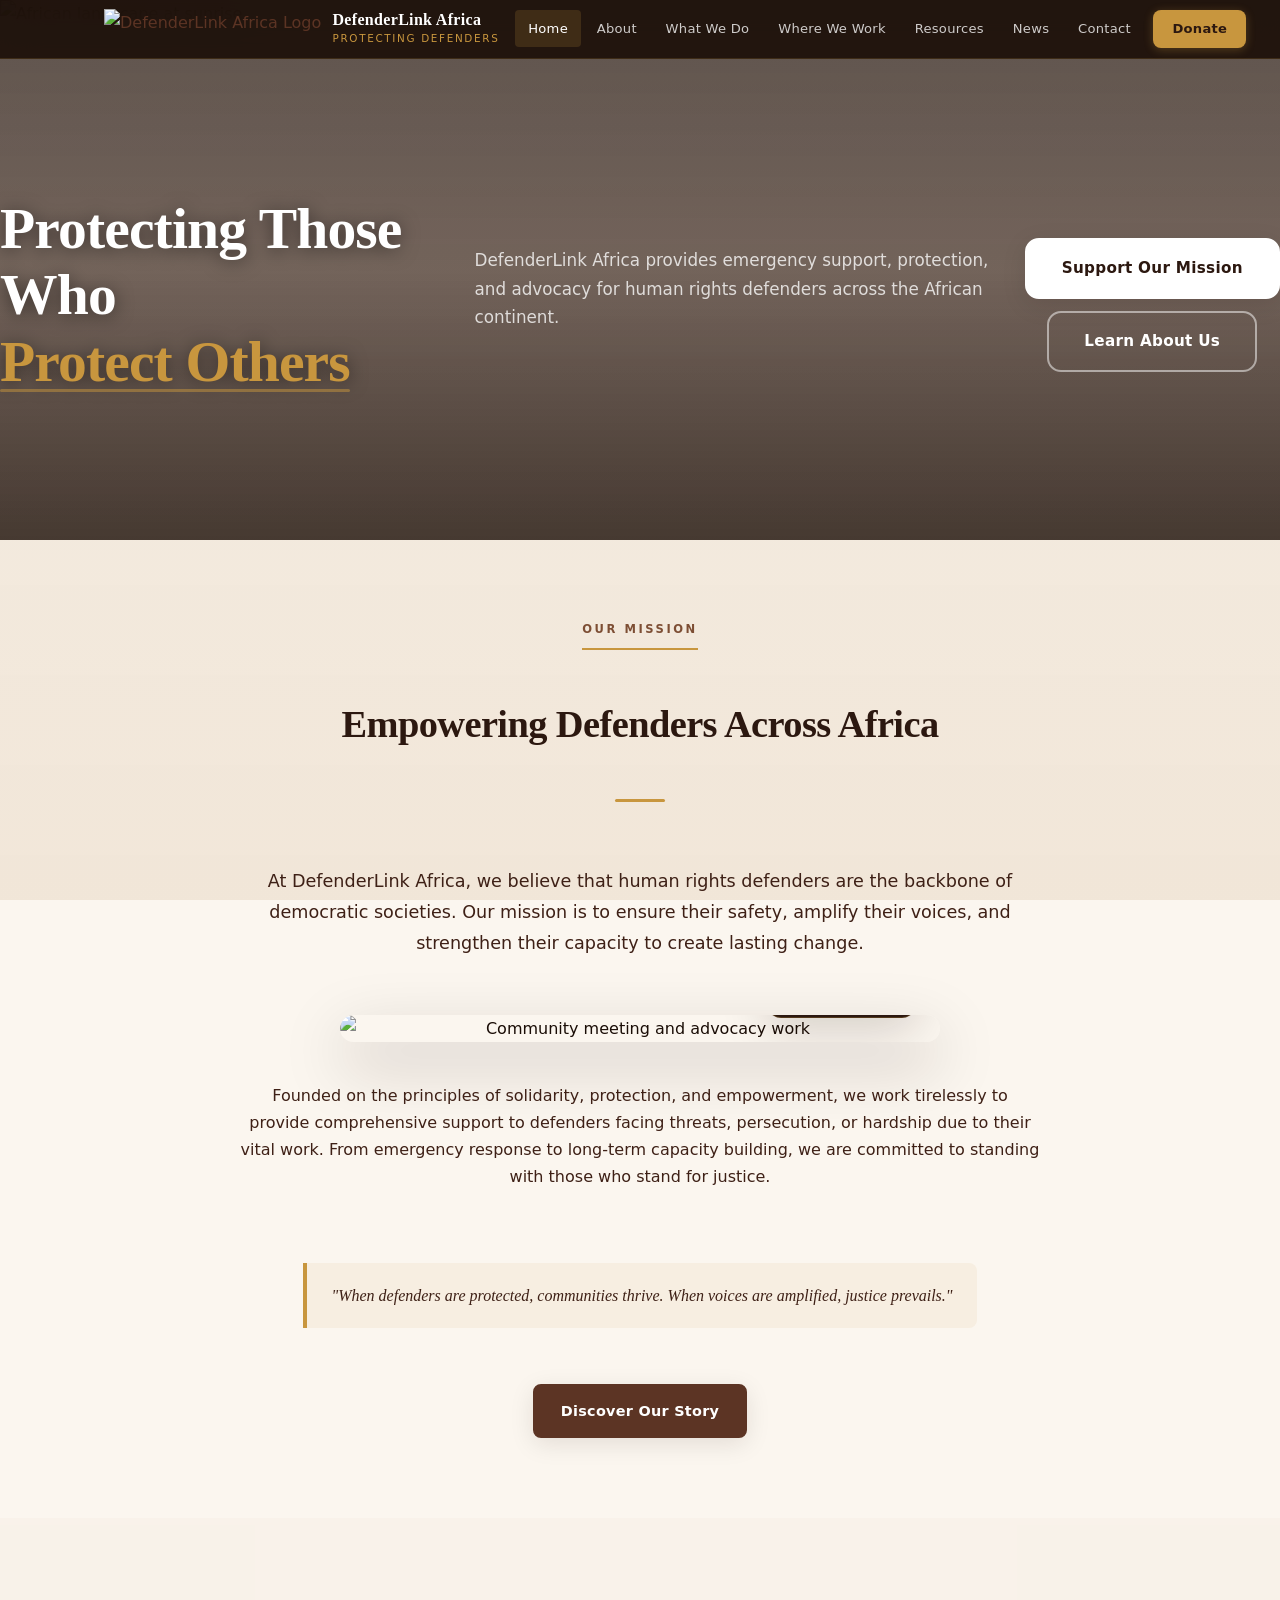
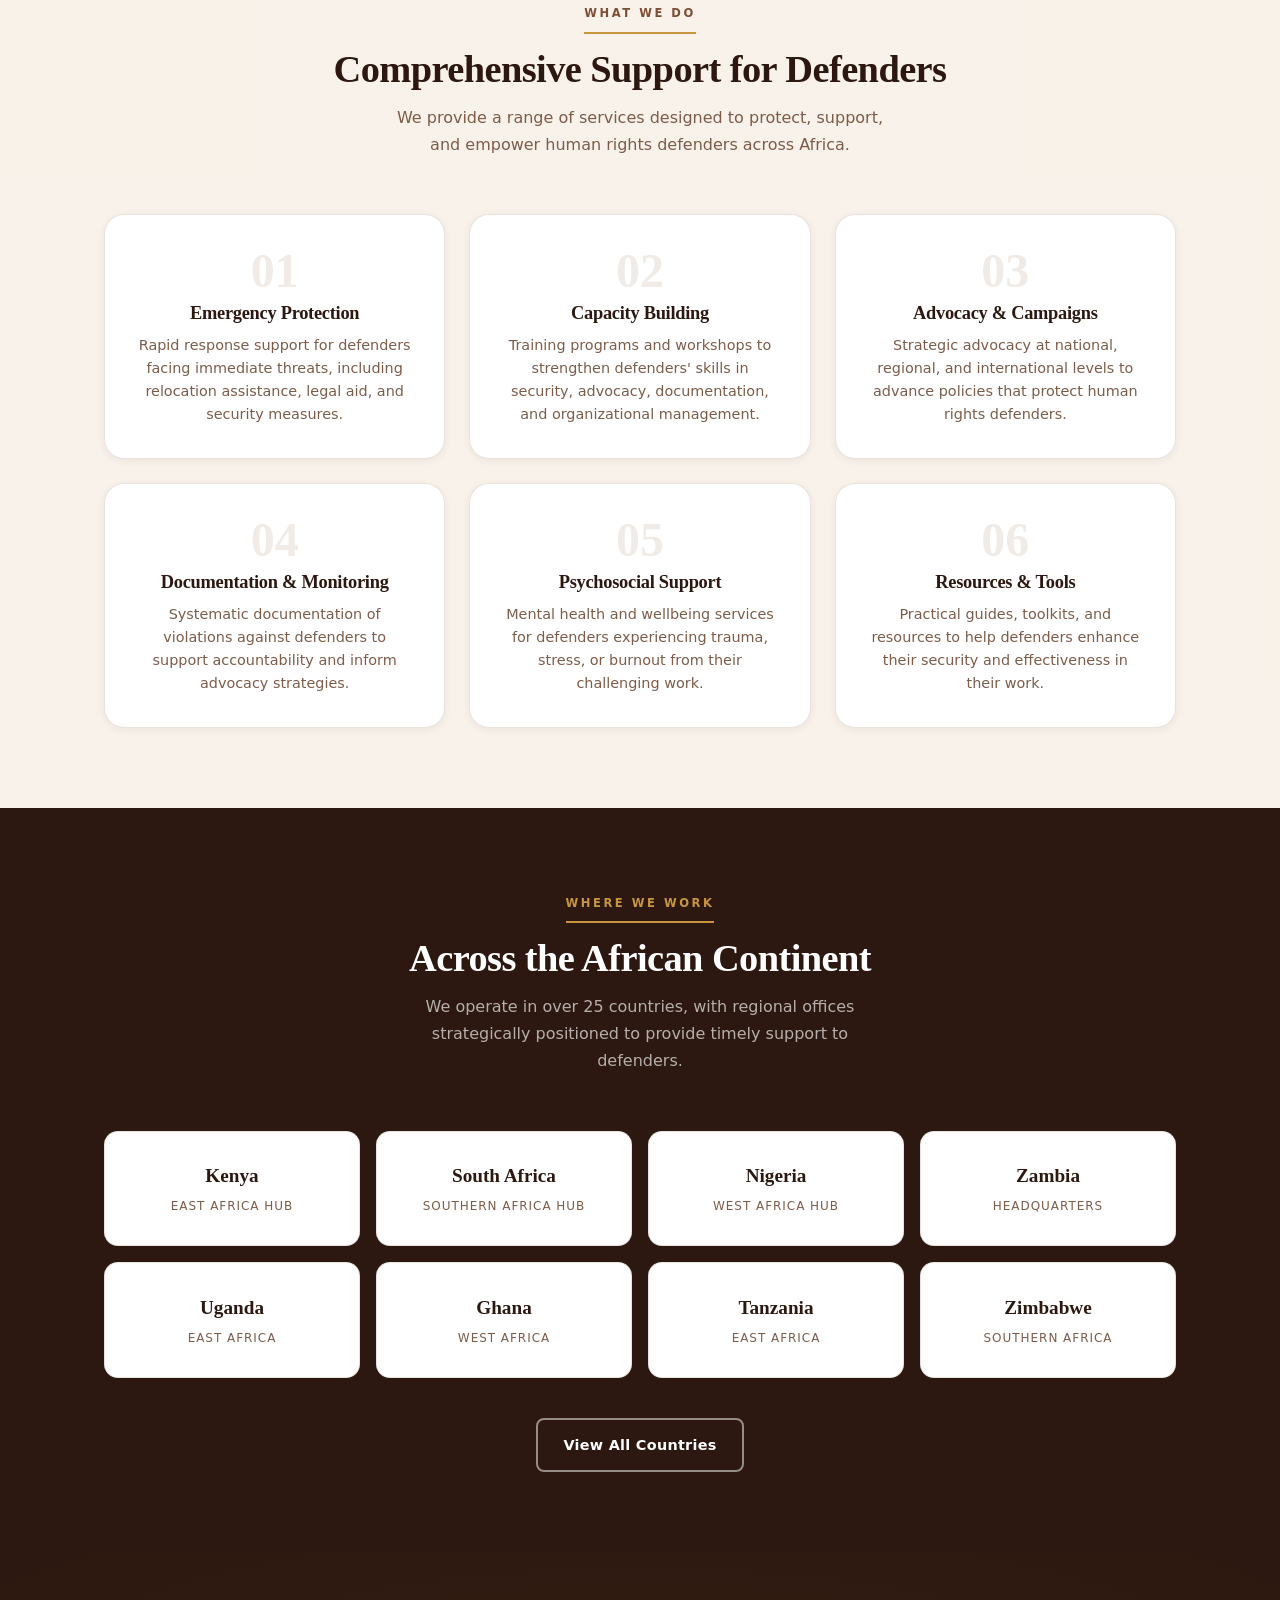
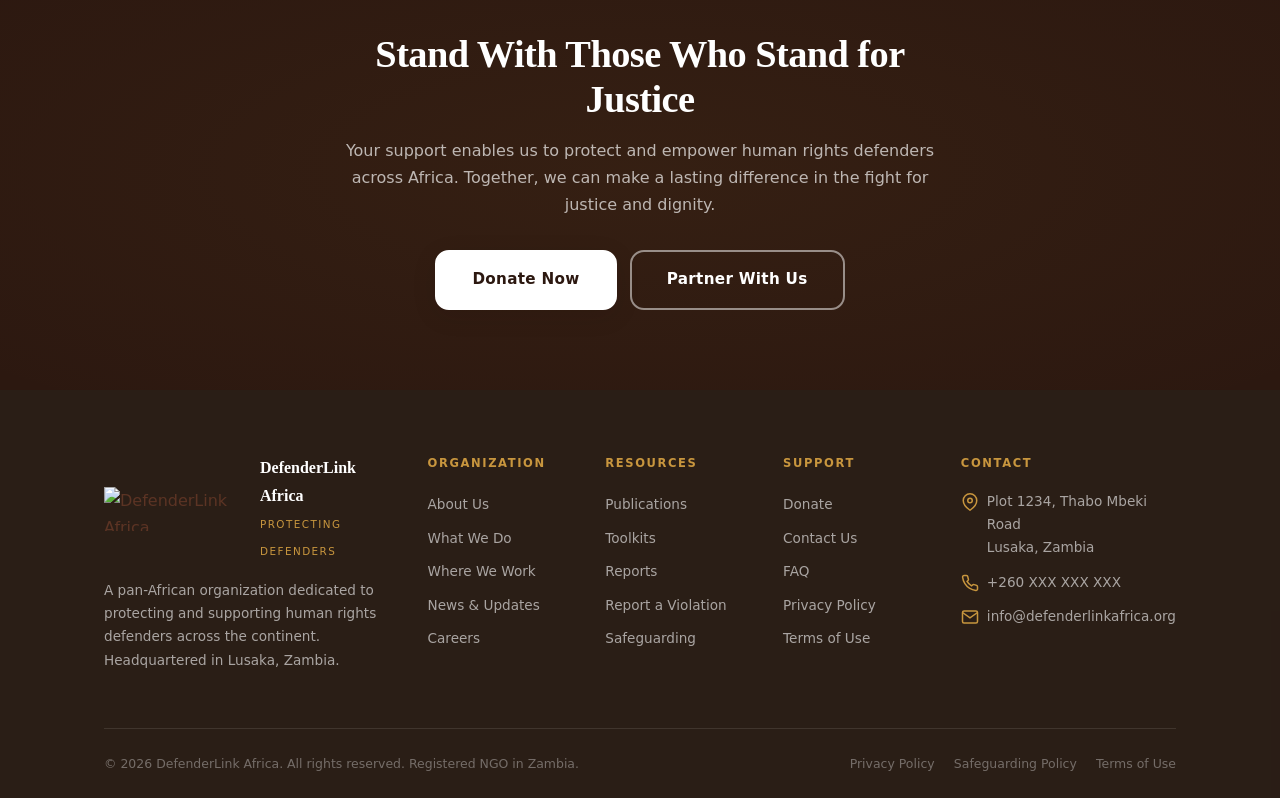
==== commit 2cf6b32e: "Update index.html" ====
--- a/index.html
+++ b/index.html
@@ -1112,11 +1112,6 @@
         <div class="hero-bg">
             <img src="https://i.imgur.com/A45UKYU.jpeg" alt="African landscape at sunrise">
         </div>
-        <div class="hero-content">
-            <div class="hero-badge">
-                <span class="hero-badge-dot"></span>
-                <span class="hero-badge-text">Pan-African Human Rights Organization</span>
-            </div>
             <h1 class="hero-title">
                 Protecting Those Who <span>Protect Others</span>
             </h1>
@@ -1422,4 +1417,4 @@
         })();
     </script>
 </body>
-</html>+</html>
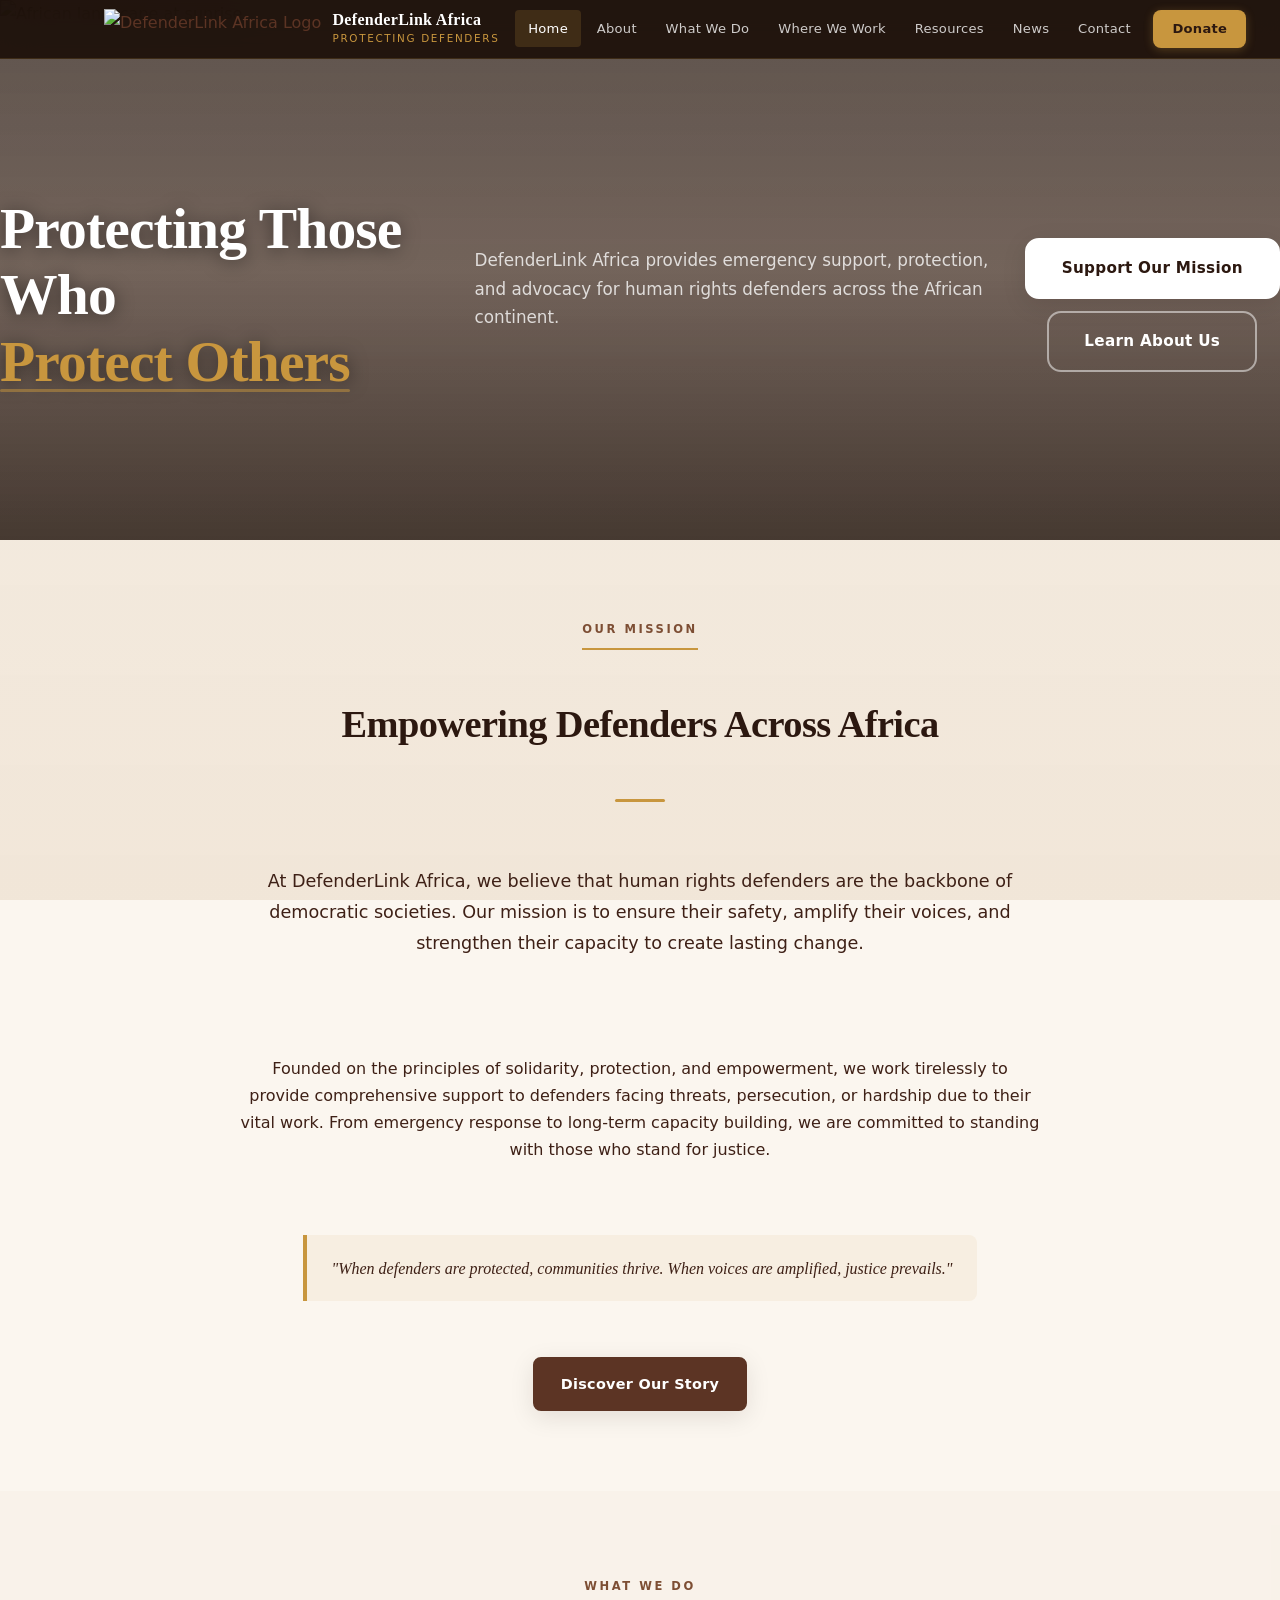
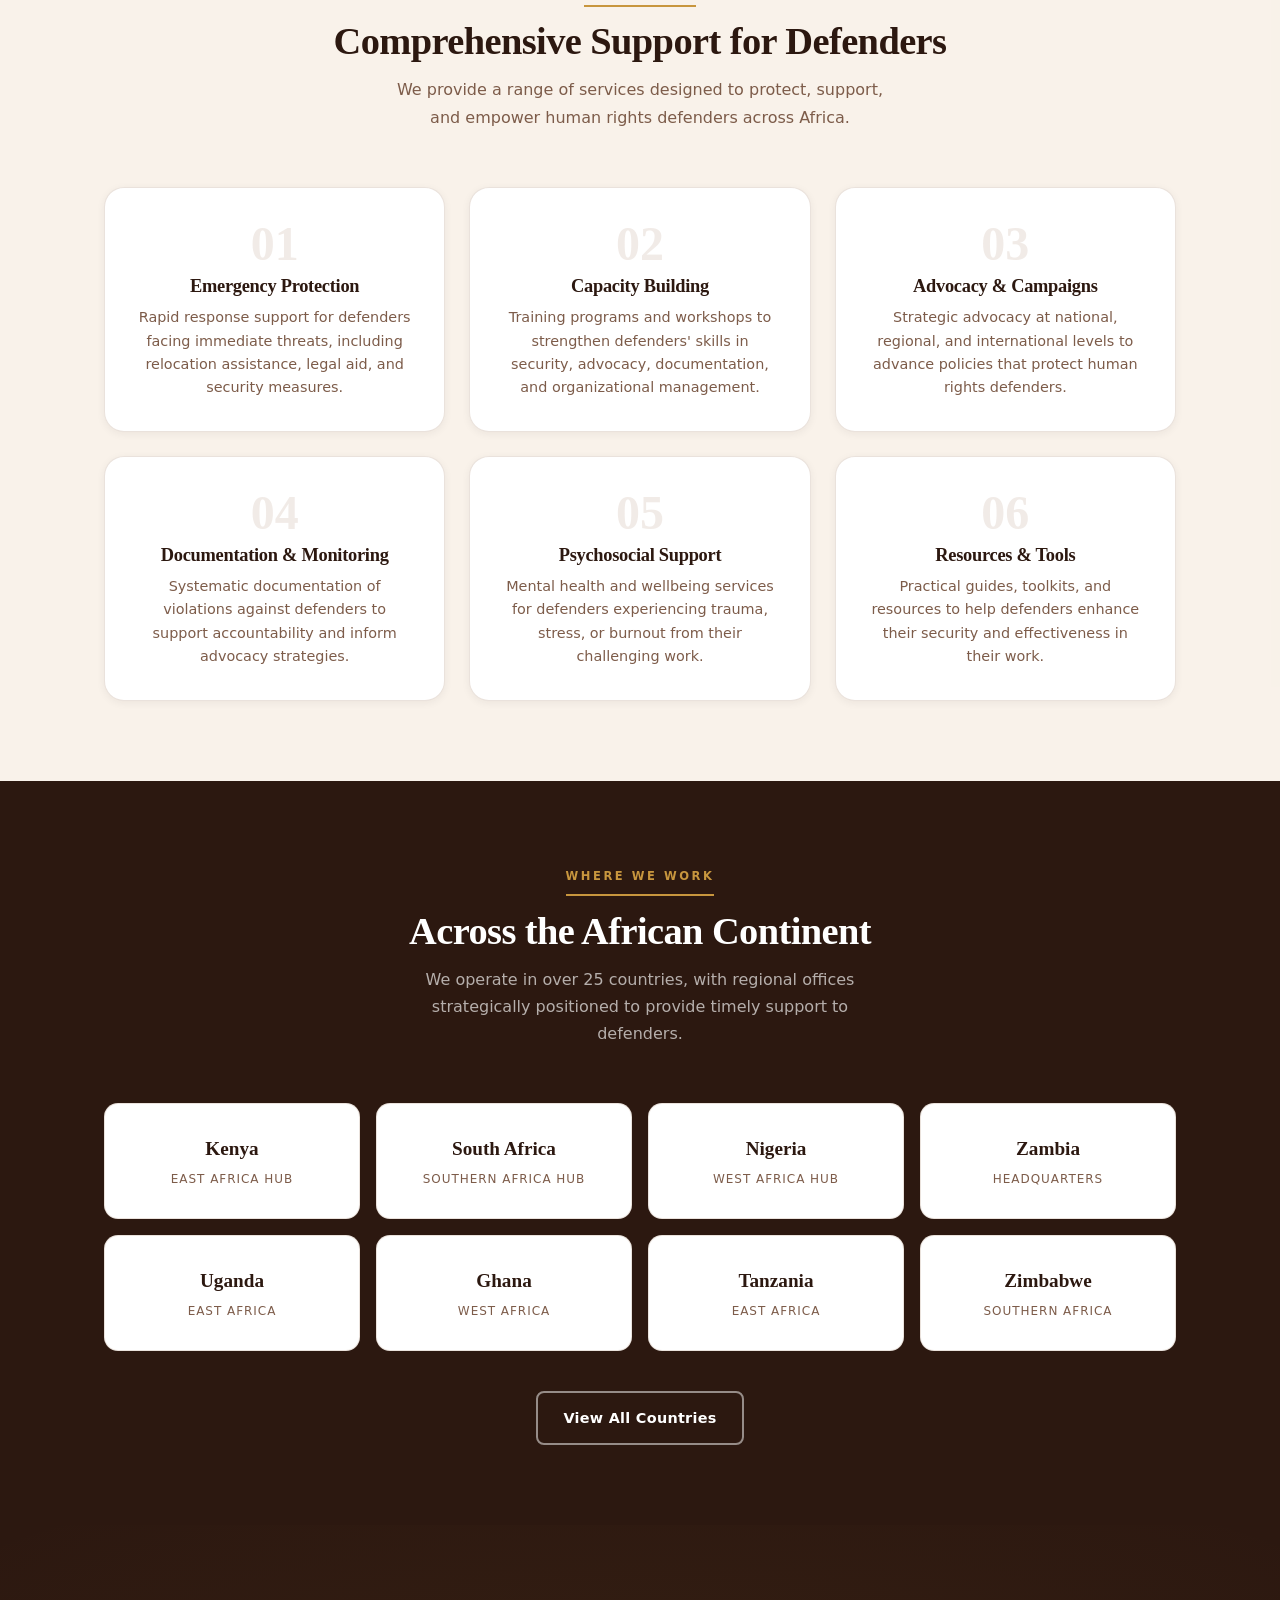
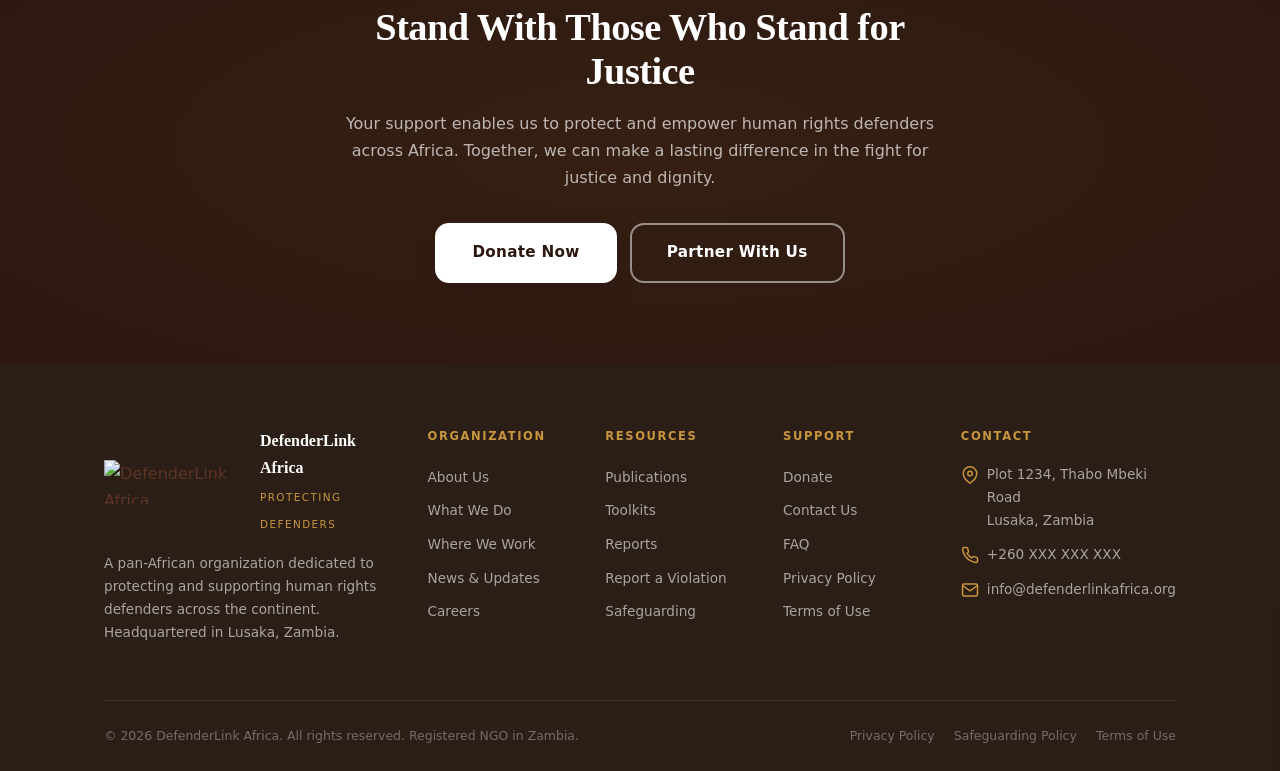
==== commit b242da41: "Remove image from mission section Replaced image source with an empty string." ====
--- a/index.html
+++ b/index.html
@@ -1136,7 +1136,7 @@
                     At DefenderLink Africa, we believe that human rights defenders are the backbone of democratic societies. Our mission is to ensure their safety, amplify their voices, and strengthen their capacity to create lasting change.
                 </p>
                 <div class="mission-image-wrap reveal reveal-delay-2">
-                    <img src="https://images.unsplash.com/photo-1559027615-cd462829b288?w=800&q=80" alt="Community meeting and advocacy work">
+                    <img src="" alt="">
                     <div class="mission-image-badge">
                         <div class="mission-image-badge-number">10+</div>
                         <div class="mission-image-badge-text">Years of Impact</div>
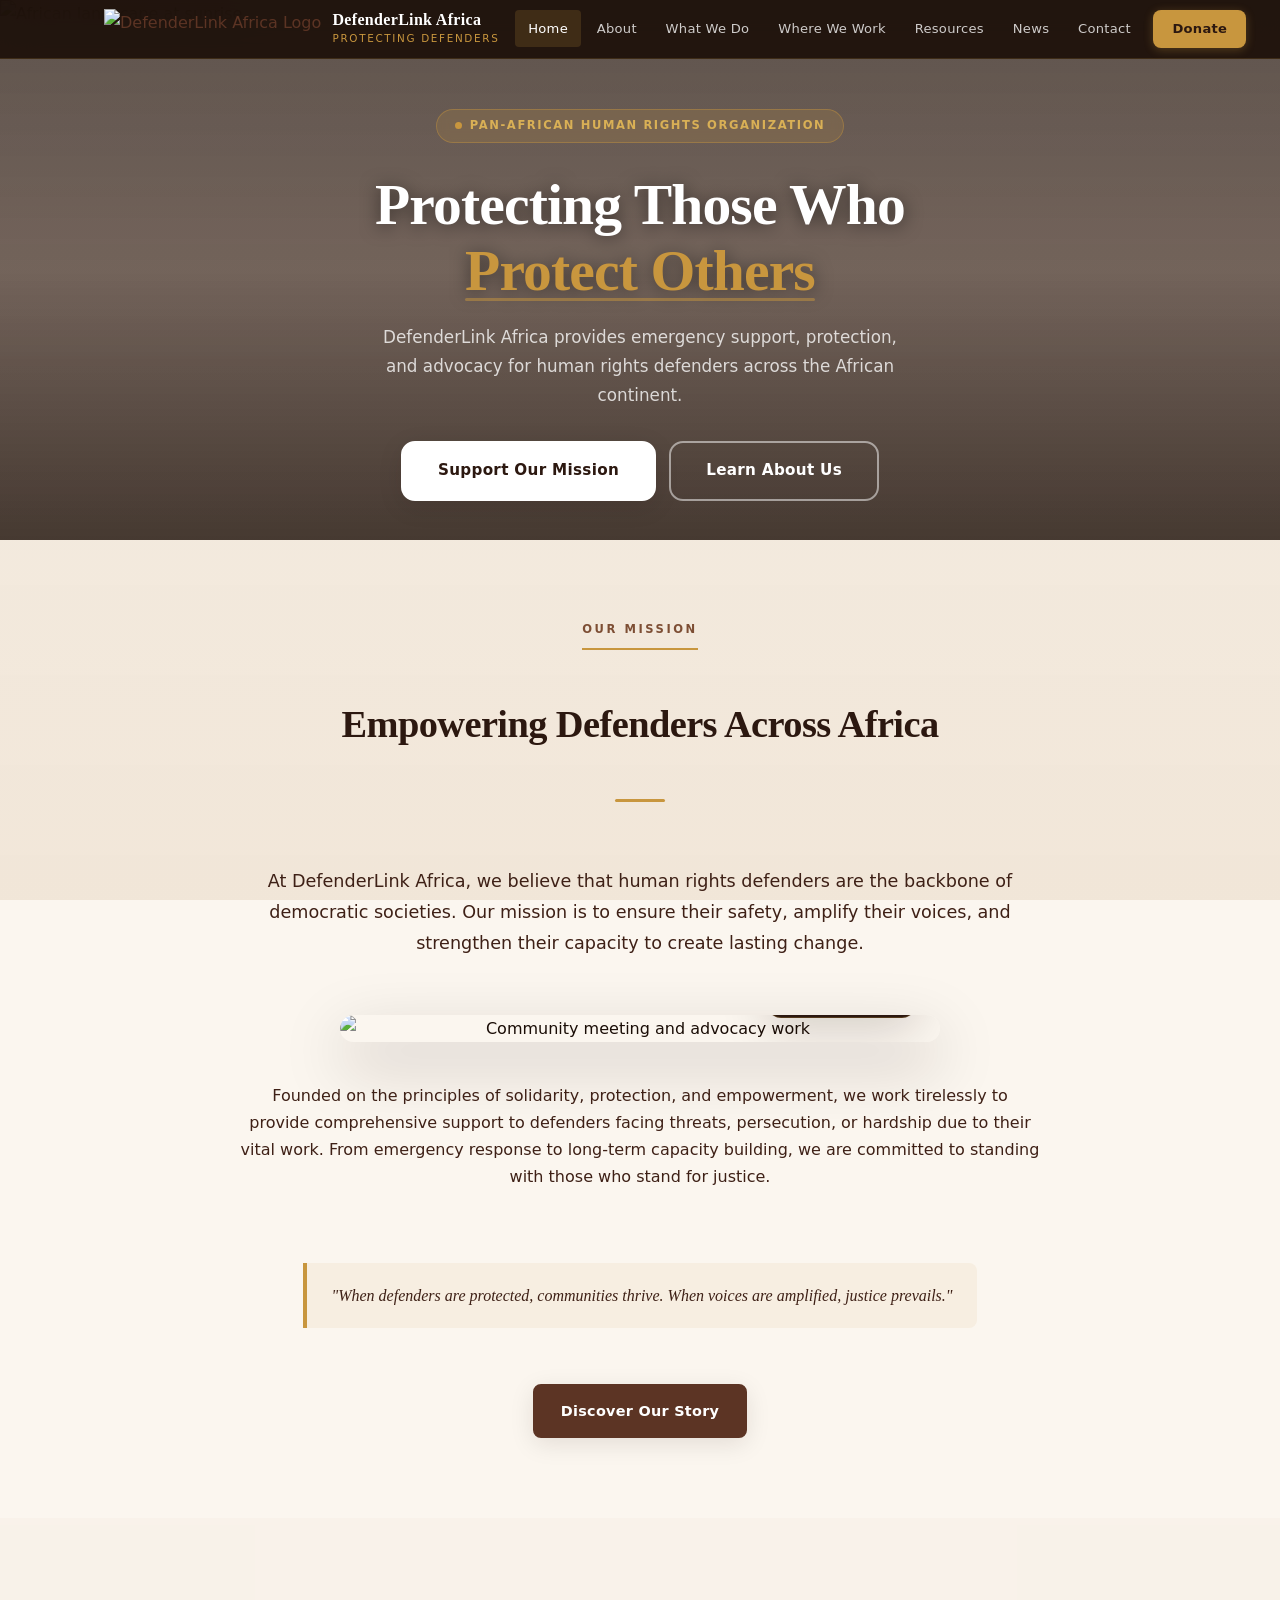
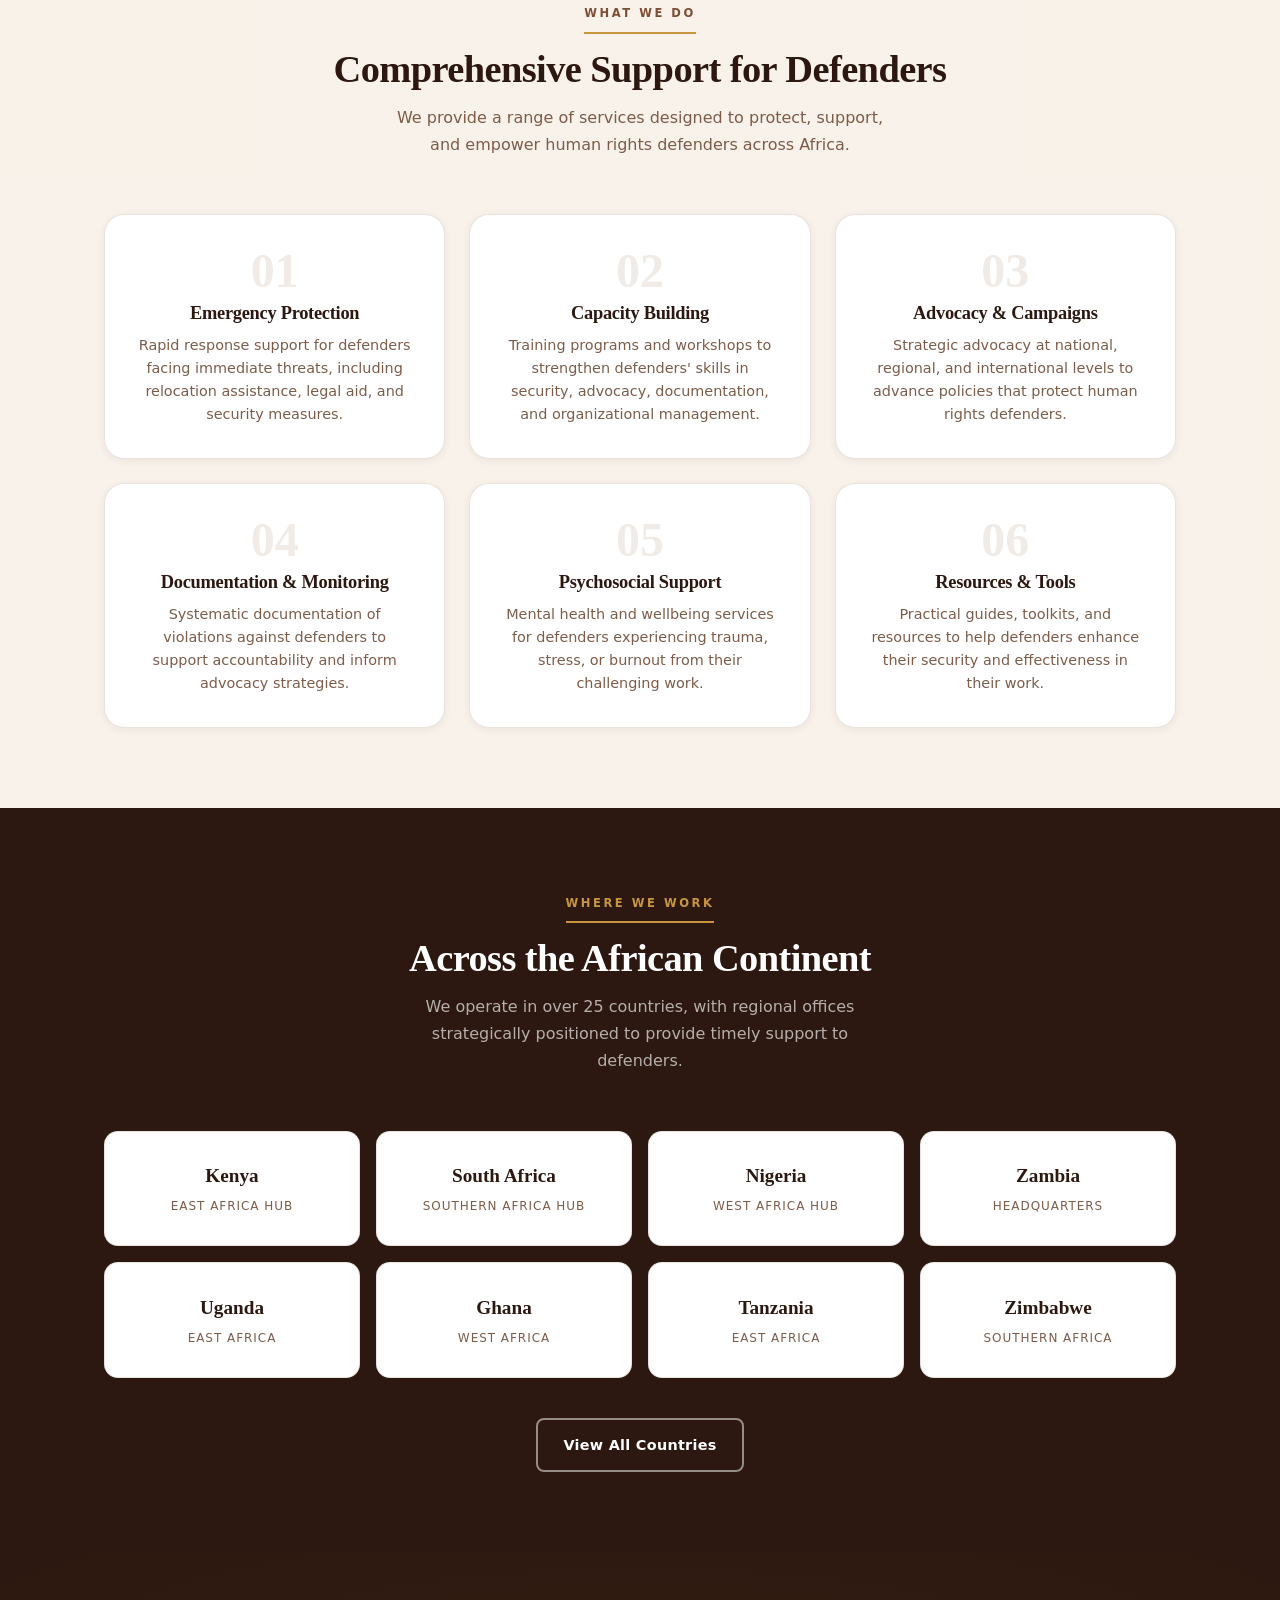
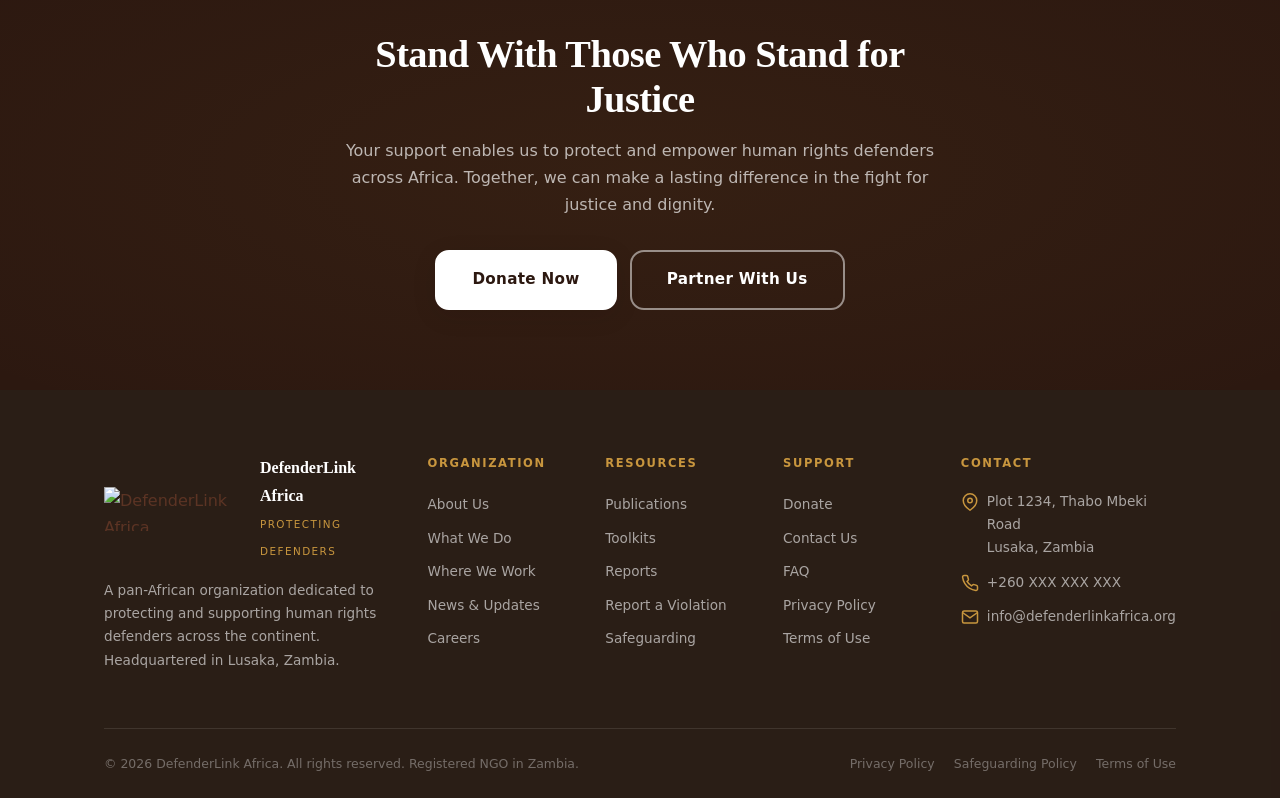
==== commit 08f709c8: "Update index.html" ====
--- a/index.html
+++ b/index.html
@@ -1112,6 +1112,11 @@
         <div class="hero-bg">
             <img src="https://i.imgur.com/A45UKYU.jpeg" alt="African landscape at sunrise">
         </div>
+        <div class="hero-content">
+            <div class="hero-badge">
+                <span class="hero-badge-dot"></span>
+                <span class="hero-badge-text">Pan-African Human Rights Organization</span>
+            </div>
             <h1 class="hero-title">
                 Protecting Those Who <span>Protect Others</span>
             </h1>
@@ -1136,7 +1141,7 @@
                     At DefenderLink Africa, we believe that human rights defenders are the backbone of democratic societies. Our mission is to ensure their safety, amplify their voices, and strengthen their capacity to create lasting change.
                 </p>
                 <div class="mission-image-wrap reveal reveal-delay-2">
-                    <img src="" alt="">
+                    <img src="https://images.unsplash.com/photo-1559027615-cd462829b288?w=800&q=80" alt="Community meeting and advocacy work">
                     <div class="mission-image-badge">
                         <div class="mission-image-badge-number">10+</div>
                         <div class="mission-image-badge-text">Years of Impact</div>
@@ -1417,4 +1422,4 @@
         })();
     </script>
 </body>
-</html>
+</html>
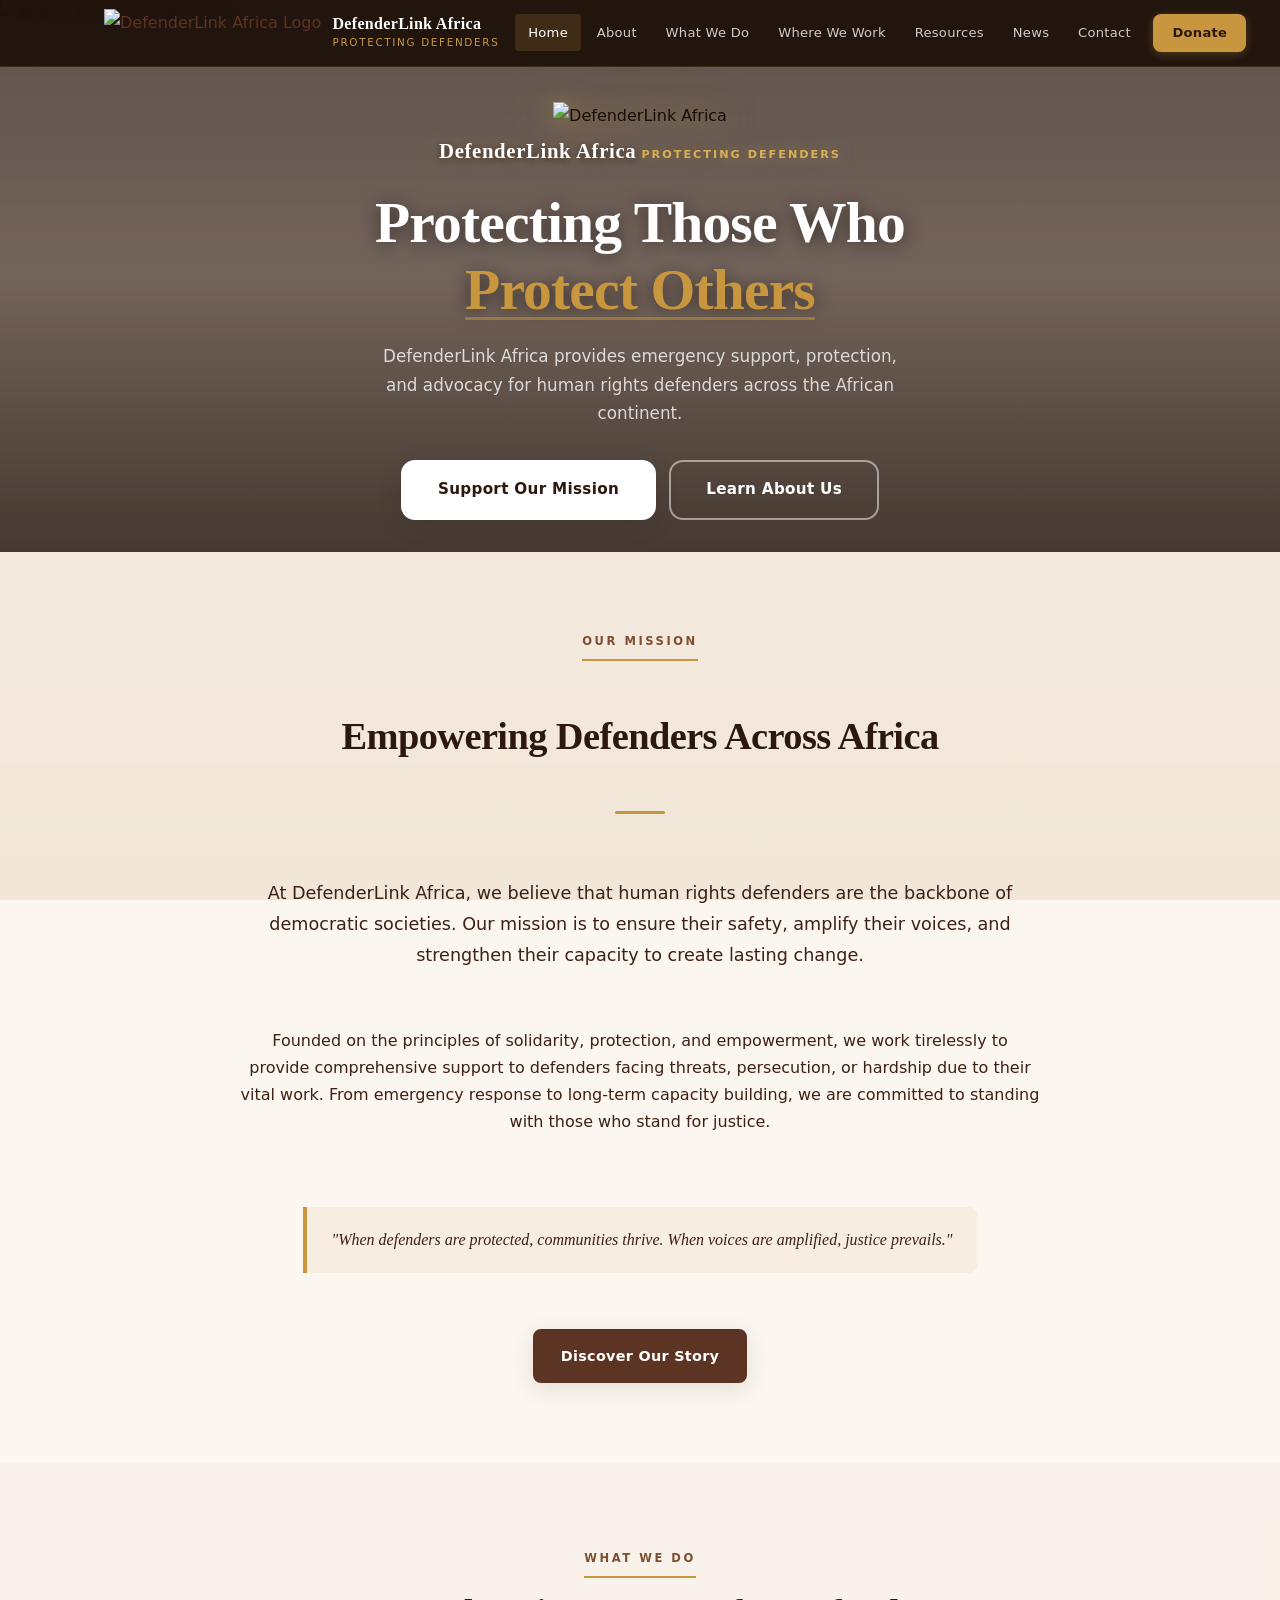
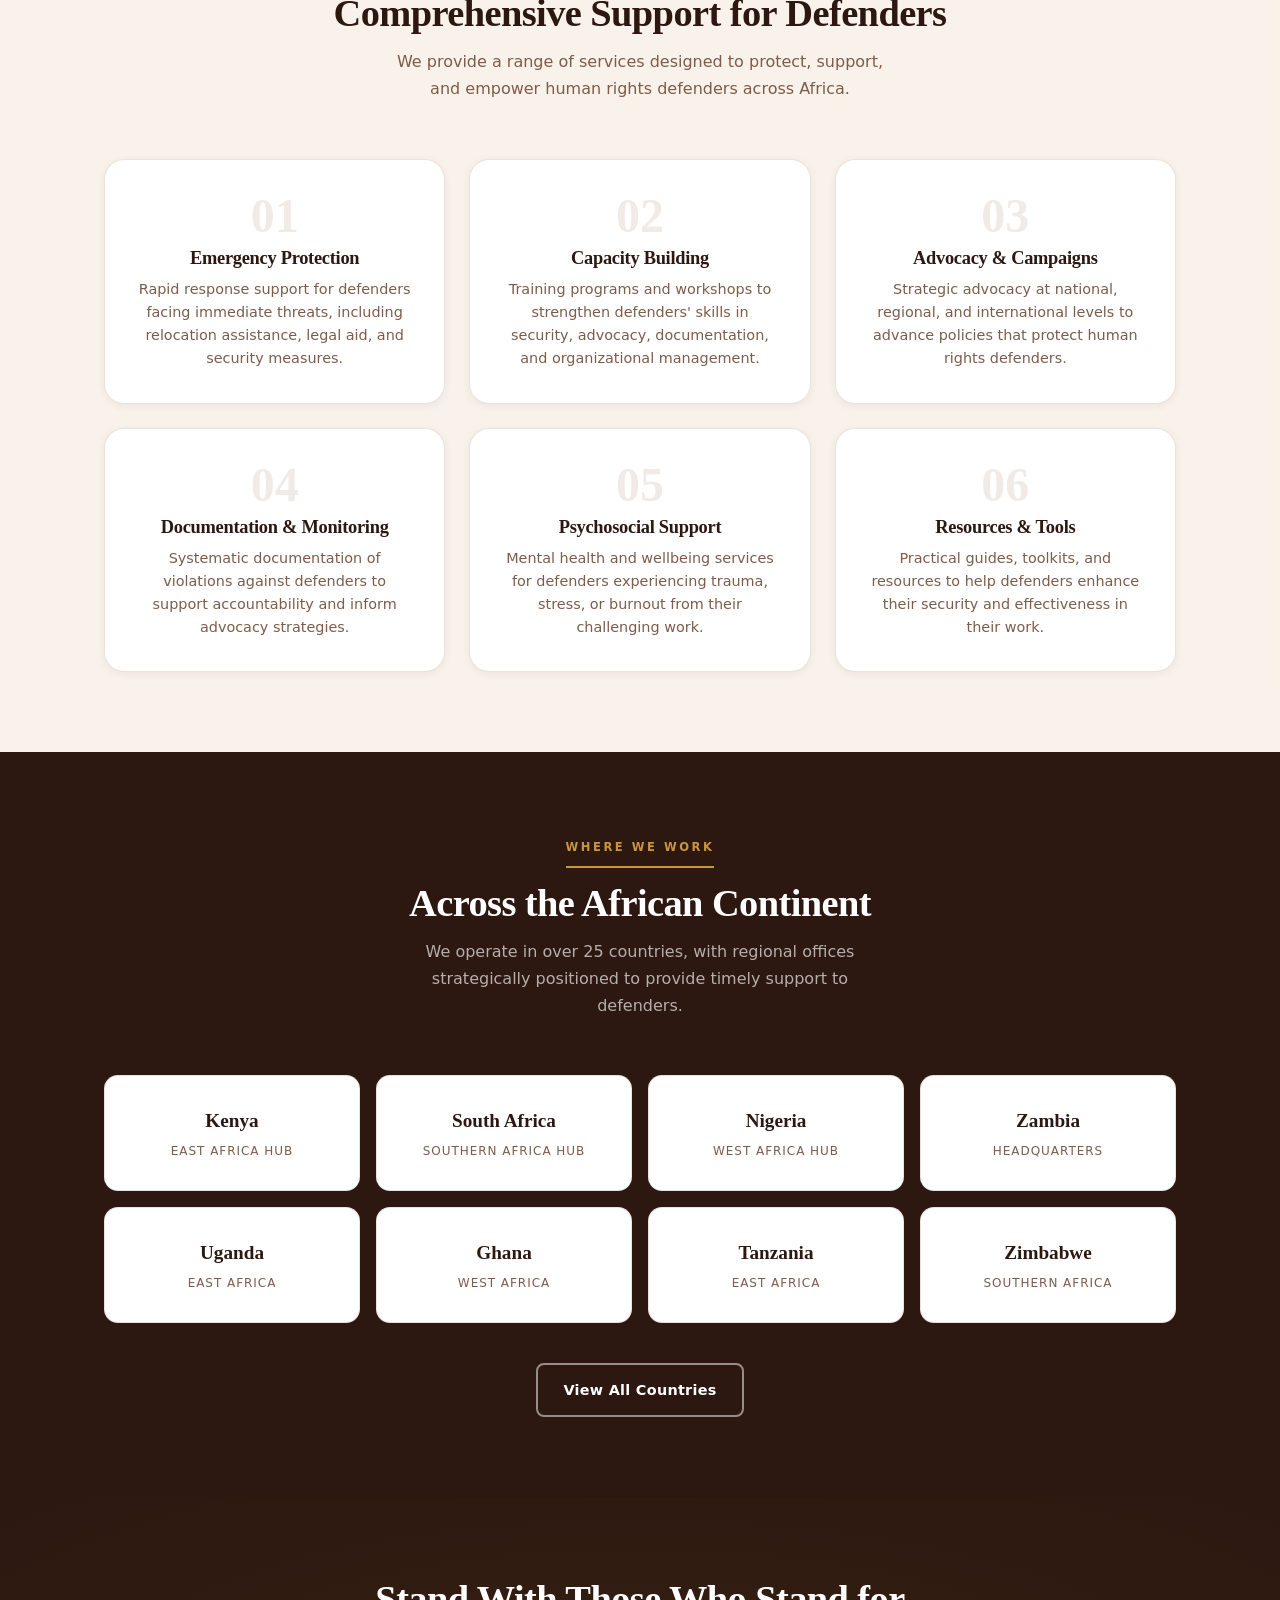
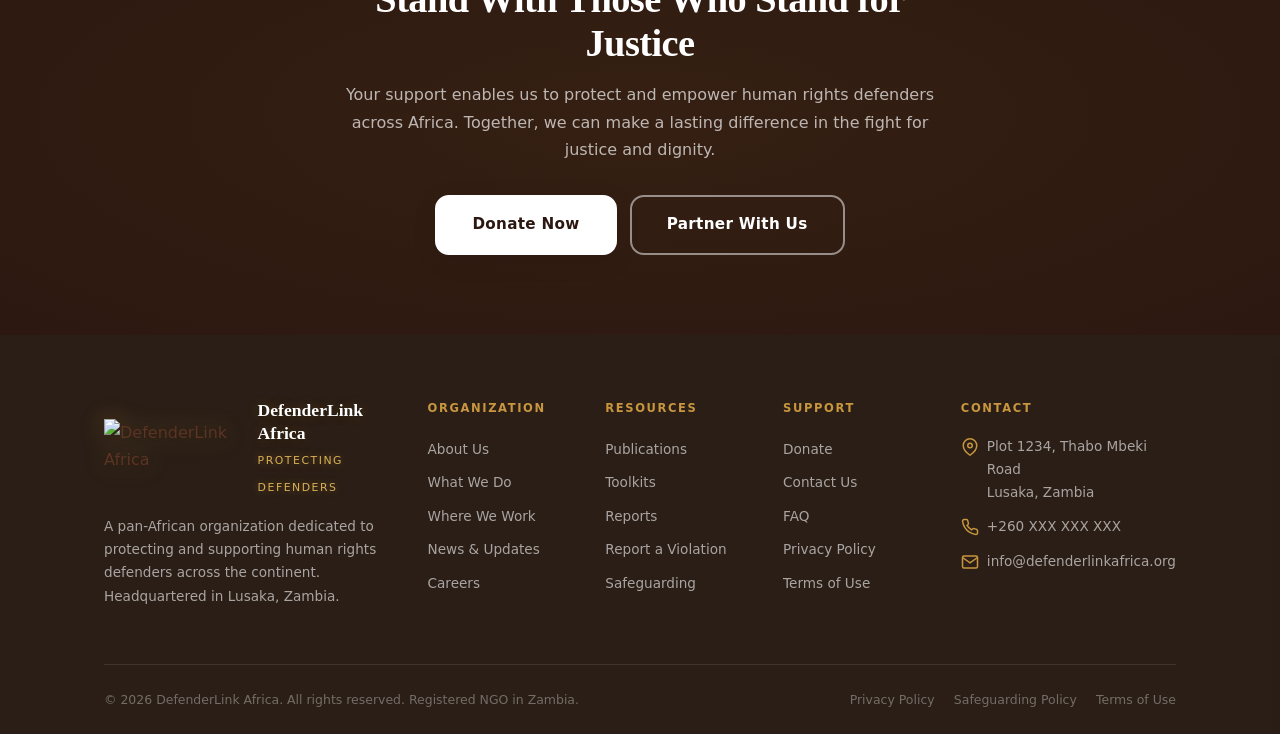
==== commit 04249096: "Comprehensive website overhaul: hero logos, enhanced footers, removed unsplash images, redesigned im" ====
--- a/index.html
+++ b/index.html
@@ -53,1013 +53,300 @@
             --transition-fast: 0.2s ease;
         }
 
-        *,
-        *::before,
-        *::after {
-            box-sizing: border-box;
-            margin: 0;
-            padding: 0;
-        }
-
-        html {
-            scroll-behavior: smooth;
-            font-size: 16px;
-            -webkit-font-smoothing: antialiased;
-            -moz-osx-font-smoothing: grayscale;
-        }
+        *, *::before, *::after { box-sizing: border-box; margin: 0; padding: 0; }
+
+        html { scroll-behavior: smooth; font-size: 16px; -webkit-font-smoothing: antialiased; -moz-osx-font-smoothing: grayscale; }
 
         body {
-            font-family: var(--font-body);
-            background-color: var(--parchment);
-            color: var(--text-dark);
-            line-height: 1.7;
-            overflow-x: hidden;
+            font-family: var(--font-body); background-color: var(--parchment); color: var(--text-dark);
+            line-height: 1.7; overflow-x: hidden; width: 100%;
             background-image: url('https://i.imgur.com/Wu44jc7.jpeg');
-            background-attachment: fixed;
-            background-size: cover;
-            background-position: center;
-            background-repeat: no-repeat;
+            background-attachment: fixed; background-size: cover; background-position: center; background-repeat: no-repeat;
             position: relative;
         }
-
         body::before {
-            content: '';
-            position: fixed;
-            inset: 0;
-            background: linear-gradient(180deg,
-                    rgba(251, 246, 239, 0.9) 0%,
-                    rgba(247, 240, 230, 0.88) 25%,
-                    rgba(242, 232, 220, 0.9) 50%,
-                    rgba(240, 228, 214, 0.92) 100%);
-            z-index: -1;
-            pointer-events: none;
-        }
-
-        /* Custom scrollbar */
-        ::-webkit-scrollbar {
-            width: 6px;
-        }
-        ::-webkit-scrollbar-track {
-            background: var(--cream);
-        }
-        ::-webkit-scrollbar-thumb {
-            background: var(--copper);
-            border-radius: 3px;
-        }
-        ::-webkit-scrollbar-thumb:hover {
-            background: var(--warm-brown);
-        }
-
-        /* Typography */
-        h1,
-        h2,
-        h3,
-        h4 {
-            font-family: var(--font-heading);
-            font-weight: 700;
-            line-height: 1.15;
-            letter-spacing: -0.015em;
-            color: var(--deep-brown);
-        }
-        h1 {
-            font-size: clamp(2.2rem, 4.5vw, 3.6rem);
-        }
-        h2 {
-            font-size: clamp(1.7rem, 3vw, 2.4rem);
-        }
-        h3 {
-            font-size: clamp(1.1rem, 1.6vw, 1.35rem);
-        }
-        h4 {
-            font-size: 1.05rem;
-        }
-        p {
-            margin-bottom: 1rem;
-            color: var(--text-medium);
-        }
-        a {
-            color: var(--warm-brown);
-            text-decoration: none;
-            transition: color var(--transition-fast);
-        }
-        a:hover {
-            color: var(--terracotta);
-        }
-        .lead {
-            font-size: 1.1rem;
-            line-height: 1.75;
-            color: var(--text-medium);
-            font-weight: 500;
-        }
-        .text-small {
-            font-size: 0.85rem;
-        }
-        .text-muted {
-            color: var(--text-muted);
-        }
-        .text-center {
-            text-align: center;
-        }
-
-        .container {
-            max-width: var(--max-width);
-            margin: 0 auto;
-            padding: 0 1.5rem;
-        }
-        .section {
-            padding: 5rem 0;
-            position: relative;
-        }
-        .section-sm {
-            padding: 3rem 0;
-            position: relative;
-        }
-
-        .section-header {
-            text-align: center;
-            max-width: 650px;
-            margin: 0 auto 3.5rem;
-        }
+            content: ''; position: fixed; inset: 0;
+            background: linear-gradient(180deg, rgba(251,246,239,0.9) 0%, rgba(247,240,230,0.88) 25%, rgba(242,232,220,0.9) 50%, rgba(240,228,214,0.92) 100%);
+            z-index: -1; pointer-events: none;
+        }
+
+        ::-webkit-scrollbar { width: 6px; }
+        ::-webkit-scrollbar-track { background: var(--cream); }
+        ::-webkit-scrollbar-thumb { background: var(--copper); border-radius: 3px; }
+        ::-webkit-scrollbar-thumb:hover { background: var(--warm-brown); }
+
+        h1,h2,h3,h4 { font-family: var(--font-heading); font-weight: 700; line-height: 1.15; letter-spacing: -0.015em; color: var(--deep-brown); }
+        h1 { font-size: clamp(2.2rem, 4.5vw, 3.6rem); }
+        h2 { font-size: clamp(1.7rem, 3vw, 2.4rem); }
+        h3 { font-size: clamp(1.1rem, 1.6vw, 1.35rem); }
+        h4 { font-size: 1.05rem; }
+        p { margin-bottom: 1rem; color: var(--text-medium); }
+        a { color: var(--warm-brown); text-decoration: none; transition: color var(--transition-fast); }
+        a:hover { color: var(--terracotta); }
+        .lead { font-size: 1.1rem; line-height: 1.75; color: var(--text-medium); font-weight: 500; }
+        .text-small { font-size: 0.85rem; }
+        .text-muted { color: var(--text-muted); }
+        .text-center { text-align: center; }
+
+        .container { max-width: var(--max-width); margin: 0 auto; padding: 0 1.5rem; }
+        .section { padding: 5rem 0; position: relative; }
+        .section-sm { padding: 3rem 0; position: relative; }
+
+        .section-header { text-align: center; max-width: 650px; margin: 0 auto 3.5rem; }
         .section-overline {
-            display: inline-block;
-            font-family: var(--font-body);
-            font-weight: 700;
-            font-size: 0.72rem;
-            text-transform: uppercase;
-            letter-spacing: 0.22em;
-            color: var(--copper);
-            margin-bottom: 0.8rem;
-            padding-bottom: 0.5rem;
-            border-bottom: 2px solid var(--gold-accent);
-        }
-        .section-title {
-            margin-bottom: 0.8rem;
-        }
-        .section-subtitle {
-            font-size: 1rem;
-            color: var(--text-muted);
-            max-width: 500px;
-            margin: 0 auto;
-        }
-
-        /* Decorative accent line */
-        .accent-line {
-            width: 50px;
-            height: 3px;
-            background: var(--gold-accent);
-            border-radius: 2px;
-            margin: 0 auto 1.5rem;
-        }
-        .accent-line-left {
-            margin-left: 0;
-        }
+            display: inline-block; font-family: var(--font-body); font-weight: 700; font-size: 0.72rem;
+            text-transform: uppercase; letter-spacing: 0.22em; color: var(--copper);
+            margin-bottom: 0.8rem; padding-bottom: 0.5rem; border-bottom: 2px solid var(--gold-accent);
+        }
+        .section-title { margin-bottom: 0.8rem; }
+        .section-subtitle { font-size: 1rem; color: var(--text-muted); max-width: 500px; margin: 0 auto; }
+        .accent-line { width: 50px; height: 3px; background: var(--gold-accent); border-radius: 2px; margin: 0 auto 1.5rem; }
 
         /* Buttons */
         .btn {
-            display: inline-flex;
-            align-items: center;
-            gap: 0.5rem;
-            padding: 0.8rem 1.6rem;
-            font-family: var(--font-body);
-            font-weight: 600;
-            font-size: 0.9rem;
-            border-radius: var(--radius-md);
-            cursor: pointer;
-            transition: all var(--transition-smooth);
-            text-decoration: none;
-            border: 2px solid transparent;
-            white-space: nowrap;
-            letter-spacing: 0.02em;
-            position: relative;
-            overflow: hidden;
-        }
-        .btn-lg {
-            padding: 0.95rem 2.2rem;
-            font-size: 0.95rem;
-            border-radius: var(--radius-lg);
-        }
-        .btn-primary {
-            background: var(--warm-brown);
-            color: var(--white);
-            border-color: var(--warm-brown);
-            box-shadow: var(--shadow-md);
-        }
-        .btn-primary:hover {
-            background: var(--rich-brown);
-            border-color: var(--rich-brown);
-            color: var(--white);
-            transform: translateY(-3px);
-            box-shadow: var(--shadow-xl);
-        }
-        .btn-white {
-            background: var(--white);
-            color: var(--deep-brown);
-            border-color: var(--white);
-            box-shadow: var(--shadow-md);
-        }
-        .btn-white:hover {
-            background: var(--cream);
-            border-color: var(--cream);
-            color: var(--deep-brown);
-            transform: translateY(-3px);
-            box-shadow: var(--shadow-xl);
-        }
-        .btn-outline-white {
-            background: transparent;
-            color: var(--white);
-            border-color: rgba(255, 255, 255, 0.5);
-        }
-        .btn-outline-white:hover {
-            background: var(--white);
-            color: var(--deep-brown);
-            border-color: var(--white);
-            transform: translateY(-3px);
-            box-shadow: var(--shadow-lg);
-        }
-        .btn-outline {
-            background: transparent;
-            color: var(--warm-brown);
-            border-color: var(--border-medium);
-        }
-        .btn-outline:hover {
-            background: var(--warm-brown);
-            color: var(--white);
-            border-color: var(--warm-brown);
-            transform: translateY(-3px);
-            box-shadow: var(--shadow-lg);
-        }
+            display: inline-flex; align-items: center; gap: 0.5rem; padding: 0.8rem 1.6rem;
+            font-family: var(--font-body); font-weight: 600; font-size: 0.9rem; border-radius: var(--radius-md);
+            cursor: pointer; transition: all var(--transition-smooth); text-decoration: none;
+            border: 2px solid transparent; white-space: nowrap; letter-spacing: 0.02em;
+        }
+        .btn-lg { padding: 0.95rem 2.2rem; font-size: 0.95rem; border-radius: var(--radius-lg); }
+        .btn-primary { background: var(--warm-brown); color: var(--white); border-color: var(--warm-brown); box-shadow: var(--shadow-md); }
+        .btn-primary:hover { background: var(--rich-brown); border-color: var(--rich-brown); color: var(--white); transform: translateY(-3px); box-shadow: var(--shadow-xl); }
+        .btn-white { background: var(--white); color: var(--deep-brown); border-color: var(--white); box-shadow: var(--shadow-md); }
+        .btn-white:hover { background: var(--cream); border-color: var(--cream); color: var(--deep-brown); transform: translateY(-3px); box-shadow: var(--shadow-xl); }
+        .btn-outline-white { background: transparent; color: var(--white); border-color: rgba(255,255,255,0.5); }
+        .btn-outline-white:hover { background: var(--white); color: var(--deep-brown); border-color: var(--white); transform: translateY(-3px); box-shadow: var(--shadow-lg); }
+        .btn-outline { background: transparent; color: var(--warm-brown); border-color: var(--border-medium); }
+        .btn-outline:hover { background: var(--warm-brown); color: var(--white); border-color: var(--warm-brown); transform: translateY(-3px); box-shadow: var(--shadow-lg); }
 
         /* ============ NAVIGATION ============ */
         .nav {
-            position: fixed;
-            top: 0;
-            left: 0;
-            right: 0;
-            z-index: 1000;
-            background: rgba(26, 13, 6, 0.88);
-            backdrop-filter: blur(18px);
-            -webkit-backdrop-filter: blur(18px);
-            border-bottom: 1px solid rgba(200, 150, 62, 0.18);
-            transition: all var(--transition-smooth);
-        }
-        .nav.scrolled {
-            background: rgba(26, 13, 6, 0.96);
-            box-shadow: var(--shadow-lg);
-        }
-        .nav-inner {
-            display: flex;
-            align-items: center;
-            justify-content: space-between;
-            max-width: var(--max-width);
-            margin: 0 auto;
-            padding: 0.55rem 1.5rem;
-            gap: 1rem;
-        }
-        .nav-logo {
-            display: flex;
-            align-items: center;
-            gap: 0.7rem;
-            text-decoration: none;
-            flex-shrink: 0;
-        }
-        .nav-logo img {
-            height: 40px;
-            width: auto;
+            position: fixed; top: 0; left: 0; right: 0; z-index: 1000;
+            background: rgba(26,13,6,0.88); backdrop-filter: blur(18px); -webkit-backdrop-filter: blur(18px);
+            border-bottom: 1px solid rgba(200,150,62,0.18); transition: all var(--transition-smooth);
+        }
+        .nav.scrolled { background: rgba(26,13,6,0.96); box-shadow: var(--shadow-lg); }
+        .nav-inner { display: flex; align-items: center; justify-content: space-between; max-width: var(--max-width); margin: 0 auto; padding: 0.55rem 1.5rem; gap: 1rem; }
+        .nav-logo { display: flex; align-items: center; gap: 0.7rem; text-decoration: none; flex-shrink: 0; }
+        .nav-logo img { height: 48px; width: auto; transition: transform var(--transition-smooth); }
+        .nav-logo:hover img { transform: scale(1.06); }
+        .nav-logo-text { display: flex; flex-direction: column; }
+        .nav-logo-title { font-family: var(--font-heading); font-weight: 700; font-size: 1rem; color: var(--white); letter-spacing: 0.02em; line-height: 1.2; }
+        .nav-logo-subtitle { font-size: 0.65rem; color: var(--gold-accent); text-transform: uppercase; letter-spacing: 0.16em; font-weight: 500; }
+        .nav-menu { display: flex; align-items: center; gap: 0.2rem; }
+        .nav-link { display: inline-block; padding: 0.45rem 0.8rem; font-size: 0.82rem; font-weight: 500; color: rgba(255,255,255,0.78); text-decoration: none; border-radius: var(--radius-sm); transition: all var(--transition-fast); letter-spacing: 0.02em; white-space: nowrap; }
+        .nav-link:hover, .nav-link.active { color: var(--white); background: rgba(200,150,62,0.18); }
+        .nav-link.donate { background: var(--gold-accent) !important; color: var(--deep-brown) !important; font-weight: 700; padding: 0.5rem 1.2rem; border-radius: var(--radius-md); margin-left: 0.4rem; box-shadow: 0 2px 10px rgba(200,150,62,0.3); }
+        .nav-link.donate:hover { background: var(--gold-light) !important; transform: translateY(-2px); box-shadow: 0 6px 22px rgba(200,150,62,0.45); }
+
+        .nav-hamburger { display: none; flex-direction: column; gap: 5px; cursor: pointer; padding: 0.5rem; z-index: 1001; background: none; border: none; }
+        .nav-hamburger span { display: block; width: 26px; height: 2.5px; background: var(--white); border-radius: 2px; transition: all var(--transition-smooth); }
+        .nav-hamburger.active span:nth-child(1) { transform: rotate(45deg) translate(5px,5px); }
+        .nav-hamburger.active span:nth-child(2) { opacity: 0; transform: scaleX(0); }
+        .nav-hamburger.active span:nth-child(3) { transform: rotate(-45deg) translate(5px,-5px); }
+
+        .mobile-overlay {
+            position: fixed; inset: 0; background: rgba(26,13,6,0.97); z-index: 999;
+            display: flex; align-items: center; justify-content: center;
+            opacity: 0; pointer-events: none; transition: opacity var(--transition-smooth);
+        }
+        .mobile-overlay.active { opacity: 1; pointer-events: all; }
+        .mobile-overlay-inner { text-align: center; display: flex; flex-direction: column; gap: 0.3rem; }
+        .mobile-overlay-link { display: block; padding: 0.9rem 1.5rem; color: var(--cream); font-size: 1.2rem; font-weight: 500; text-decoration: none; letter-spacing: 0.04em; transition: all var(--transition-fast); border-radius: var(--radius-md); }
+        .mobile-overlay-link:hover { color: var(--gold-light); background: rgba(200,150,62,0.1); }
+        .mobile-overlay-link.donate-mobile { color: var(--gold-accent); font-weight: 700; font-size: 1.3rem; border: 2px solid var(--gold-accent); border-radius: var(--radius-lg); margin-top: 0.8rem; padding: 0.8rem 2rem; }
+        .mobile-overlay-link.donate-mobile:hover { background: var(--gold-accent); color: var(--deep-brown); }
+
+        /* ============ HERO (60vh, with logo) ============ */
+        .hero {
+            position: relative; min-height: 60vh; display: flex; align-items: center; justify-content: center;
+            overflow: hidden; padding-top: 70px;
+        }
+        .hero-bg { position: absolute; inset: 0; z-index: 0; }
+        .hero-bg img { width: 100%; height: 100%; object-fit: cover; object-position: center 30%; animation: hero-zoom 8s ease-in-out infinite alternate; }
+        @keyframes hero-zoom { 0% { transform: scale(1); } 100% { transform: scale(1.06); } }
+        .hero-bg::after {
+            content: ''; position: absolute; inset: 0;
+            background: linear-gradient(180deg, rgba(26,13,6,0.7) 0%, rgba(44,24,16,0.65) 50%, rgba(26,13,6,0.8) 100%);
+        }
+        .hero-content {
+            position: relative; z-index: 2; text-align: center; max-width: 750px; padding: 2rem 1.5rem;
+        }
+        .hero-logo {
+            margin-bottom: 1.5rem; animation: fadeInDown 1s ease forwards;
+        }
+        .hero-logo img {
+            height: 90px; width: auto;
+            filter: drop-shadow(0 2px 12px rgba(200,150,62,0.5)) drop-shadow(0 0 20px rgba(200,150,62,0.3));
             transition: transform var(--transition-smooth);
         }
-        .nav-logo:hover img {
-            transform: scale(1.06);
-        }
-        .nav-logo-text {
-            display: flex;
-            flex-direction: column;
-        }
-        .nav-logo-title {
-            font-family: var(--font-heading);
-            font-weight: 700;
-            font-size: 1rem;
-            color: var(--white);
-            letter-spacing: 0.02em;
-            line-height: 1.2;
-        }
-        .nav-logo-subtitle {
-            font-size: 0.65rem;
-            color: var(--gold-accent);
-            text-transform: uppercase;
-            letter-spacing: 0.16em;
-            font-weight: 500;
-        }
-        .nav-menu {
-            display: flex;
-            align-items: center;
-            gap: 0.2rem;
-        }
-        .nav-link {
-            display: inline-block;
-            padding: 0.45rem 0.8rem;
-            font-size: 0.82rem;
-            font-weight: 500;
-            color: rgba(255, 255, 255, 0.78);
-            text-decoration: none;
-            border-radius: var(--radius-sm);
-            transition: all var(--transition-fast);
-            letter-spacing: 0.02em;
-            white-space: nowrap;
-        }
-        .nav-link:hover,
-        .nav-link.active {
-            color: var(--white);
-            background: rgba(200, 150, 62, 0.18);
-        }
-        .nav-link.donate {
-            background: var(--gold-accent) !important;
-            color: var(--deep-brown) !important;
-            font-weight: 700;
-            padding: 0.5rem 1.2rem;
-            border-radius: var(--radius-md);
-            margin-left: 0.4rem;
-            box-shadow: 0 2px 10px rgba(200, 150, 62, 0.3);
-            transition: all var(--transition-smooth);
-        }
-        .nav-link.donate:hover {
-            background: var(--gold-light) !important;
-            transform: translateY(-2px);
-            box-shadow: 0 6px 22px rgba(200, 150, 62, 0.45);
-        }
-
-        /* Hamburger */
-        .nav-hamburger {
-            display: none;
-            flex-direction: column;
-            gap: 5px;
-            cursor: pointer;
-            padding: 0.5rem;
-            z-index: 1001;
-            background: none;
-            border: none;
-        }
-        .nav-hamburger span {
-            display: block;
-            width: 26px;
-            height: 2.5px;
-            background: var(--white);
-            border-radius: 2px;
-            transition: all var(--transition-smooth);
-        }
-        .nav-hamburger.active span:nth-child(1) {
-            transform: rotate(45deg) translate(5px, 5px);
-        }
-        .nav-hamburger.active span:nth-child(2) {
-            opacity: 0;
-            transform: scaleX(0);
-        }
-        .nav-hamburger.active span:nth-child(3) {
-            transform: rotate(-45deg) translate(5px, -5px);
-        }
-
-        /* Fullscreen mobile overlay */
-        .mobile-overlay {
-            position: fixed;
-            inset: 0;
-            background: rgba(26, 13, 6, 0.97);
-            z-index: 999;
-            display: flex;
-            align-items: center;
-            justify-content: center;
-            opacity: 0;
-            pointer-events: none;
-            transition: opacity var(--transition-smooth);
-        }
-        .mobile-overlay.active {
-            opacity: 1;
-            pointer-events: all;
-        }
-        .mobile-overlay-inner {
-            text-align: center;
-            display: flex;
-            flex-direction: column;
-            gap: 0.3rem;
-        }
-        .mobile-overlay-link {
-            display: block;
-            padding: 0.9rem 1.5rem;
-            color: var(--cream);
-            font-size: 1.2rem;
-            font-weight: 500;
-            text-decoration: none;
-            letter-spacing: 0.04em;
-            transition: all var(--transition-fast);
-            border-radius: var(--radius-md);
-        }
-        .mobile-overlay-link:hover {
-            color: var(--gold-light);
-            background: rgba(200, 150, 62, 0.1);
-        }
-        .mobile-overlay-link.donate-mobile {
-            color: var(--gold-accent);
-            font-weight: 700;
-            font-size: 1.3rem;
-            border: 2px solid var(--gold-accent);
-            border-radius: var(--radius-lg);
-            margin-top: 0.8rem;
-            padding: 0.8rem 2rem;
-        }
-        .mobile-overlay-link.donate-mobile:hover {
-            background: var(--gold-accent);
-            color: var(--deep-brown);
-        }
-
-        /* ============ HERO (60vh) ============ */
-        .hero {
-            position: relative;
-            min-height: 60vh;
-            display: flex;
-            align-items: center;
-            justify-content: center;
-            overflow: hidden;
-            padding-top: 70px;
-        }
-        .hero-bg {
-            position: absolute;
-            inset: 0;
-            z-index: 0;
-        }
-        .hero-bg img {
-            width: 100%;
-            height: 100%;
-            object-fit: cover;
-            object-position: center 30%;
-            animation: hero-zoom 8s ease-in-out infinite alternate;
-        }
-        @keyframes hero-zoom {
-            0% {
-                transform: scale(1);
-            }
-            100% {
-                transform: scale(1.06);
-            }
-        }
-        .hero-bg::after {
-            content: '';
-            position: absolute;
-            inset: 0;
-            background: linear-gradient(180deg,
-                    rgba(26, 13, 6, 0.7) 0%,
-                    rgba(44, 24, 16, 0.65) 50%,
-                    rgba(26, 13, 6, 0.8) 100%);
-        }
-        .hero-content {
-            position: relative;
-            z-index: 2;
-            text-align: center;
-            max-width: 750px;
-            padding: 2rem 1.5rem;
-        }
-        .hero-badge {
-            display: inline-flex;
-            align-items: center;
-            gap: 0.5rem;
-            background: rgba(200, 150, 62, 0.18);
-            border: 1px solid rgba(200, 150, 62, 0.4);
-            padding: 0.4rem 1.1rem;
-            border-radius: 50px;
-            margin-bottom: 1.8rem;
-            backdrop-filter: blur(6px);
-            animation: fadeInDown 1s ease forwards;
-        }
-        @keyframes fadeInDown {
-            from {
-                opacity: 0;
-                transform: translateY(-20px);
-            }
-            to {
-                opacity: 1;
-                transform: translateY(0);
-            }
-        }
-        .hero-badge-dot {
-            width: 7px;
-            height: 7px;
-            background: var(--gold-accent);
-            border-radius: 50%;
-            animation: pulse-dot 2s ease-in-out infinite;
-        }
-        @keyframes pulse-dot {
-            0%,
-            100% {
-                box-shadow: 0 0 0 0 rgba(200, 150, 62, 0.6);
-            }
-            50% {
-                box-shadow: 0 0 0 10px rgba(200, 150, 62, 0);
-            }
-        }
-        .hero-badge-text {
-            font-size: 0.72rem;
-            font-weight: 600;
-            color: var(--gold-light);
-            text-transform: uppercase;
-            letter-spacing: 0.14em;
-        }
+        .hero-logo img:hover { transform: scale(1.05); }
+        .hero-logo-text {
+            margin-top: 0.5rem;
+        }
+        .hero-logo-title {
+            font-family: var(--font-heading); font-weight: 700; font-size: 1.3rem; color: var(--white);
+            letter-spacing: 0.03em; line-height: 1.3;
+            text-shadow: 0 0 20px rgba(200,150,62,0.4), 0 2px 8px rgba(0,0,0,0.6);
+        }
+        .hero-logo-subtitle {
+            font-size: 0.7rem; color: var(--gold-light); text-transform: uppercase; letter-spacing: 0.18em; font-weight: 600;
+            text-shadow: 0 0 15px rgba(200,150,62,0.5);
+        }
+        @keyframes fadeInDown { from { opacity: 0; transform: translateY(-20px); } to { opacity: 1; transform: translateY(0); } }
         .hero-title {
-            color: var(--white);
-            margin-bottom: 1.2rem;
-            text-shadow: 0 2px 18px rgba(0, 0, 0, 0.5);
-            animation: fadeInUp 1s ease 0.2s forwards;
-            opacity: 0;
-        }
-        @keyframes fadeInUp {
-            from {
-                opacity: 0;
-                transform: translateY(30px);
-            }
-            to {
-                opacity: 1;
-                transform: translateY(0);
-            }
-        }
-        .hero-title span {
-            color: var(--gold-accent);
-            position: relative;
-            display: inline-block;
-        }
-        .hero-title span::after {
-            content: '';
-            position: absolute;
-            bottom: 3px;
-            left: 0;
-            width: 100%;
-            height: 3px;
-            background: var(--gold-accent);
-            border-radius: 2px;
-            opacity: 0.5;
-        }
+            color: var(--white); margin-bottom: 1.2rem; text-shadow: 0 2px 18px rgba(0,0,0,0.5);
+            animation: fadeInUp 1s ease 0.2s forwards; opacity: 0;
+        }
+        @keyframes fadeInUp { from { opacity: 0; transform: translateY(30px); } to { opacity: 1; transform: translateY(0); } }
+        .hero-title span { color: var(--gold-accent); position: relative; display: inline-block; }
+        .hero-title span::after { content: ''; position: absolute; bottom: 3px; left: 0; width: 100%; height: 3px; background: var(--gold-accent); border-radius: 2px; opacity: 0.5; }
         .hero-subtitle {
-            font-size: 1.05rem;
-            color: rgba(255, 255, 255, 0.78);
-            max-width: 550px;
-            margin: 0 auto 2rem;
-            line-height: 1.7;
-            animation: fadeInUp 1s ease 0.35s forwards;
-            opacity: 0;
+            font-size: 1.05rem; color: rgba(255,255,255,0.78); max-width: 550px; margin: 0 auto 2rem;
+            line-height: 1.7; animation: fadeInUp 1s ease 0.35s forwards; opacity: 0;
         }
         .hero-buttons {
-            display: flex;
-            gap: 0.8rem;
-            justify-content: center;
-            flex-wrap: wrap;
-            animation: fadeInUp 1s ease 0.5s forwards;
-            opacity: 0;
+            display: flex; gap: 0.8rem; justify-content: center; flex-wrap: wrap;
+            animation: fadeInUp 1s ease 0.5s forwards; opacity: 0;
         }
 
         /* ============ MISSION SECTION ============ */
-        .mission-wrapper {
-            display: flex;
-            flex-direction: column;
-            gap: 2.5rem;
-            align-items: center;
-            text-align: center;
-            max-width: 800px;
-            margin: 0 auto;
-        }
-        .mission-image-wrap {
-            position: relative;
-            border-radius: var(--radius-2xl);
-            overflow: hidden;
-            box-shadow: var(--shadow-xl);
-            width: 100%;
-            max-width: 600px;
-            transition: transform var(--transition-smooth);
-        }
-        .mission-image-wrap:hover {
-            transform: translateY(-6px);
-        }
-        .mission-image-wrap img {
-            width: 100%;
-            height: auto;
-            display: block;
-            border-radius: var(--radius-2xl);
-        }
-        .mission-image-badge {
-            position: absolute;
-            bottom: 1.5rem;
-            right: 1.5rem;
-            background: var(--deep-brown);
-            color: var(--gold-accent);
-            padding: 0.8rem 1.2rem;
-            border-radius: var(--radius-lg);
-            text-align: center;
-            box-shadow: var(--shadow-lg);
-            border: 1px solid rgba(200, 150, 62, 0.25);
-            animation: float-badge 3s ease-in-out infinite;
-        }
-        @keyframes float-badge {
-            0%,
-            100% {
-                transform: translateY(0);
-            }
-            50% {
-                transform: translateY(-8px);
-            }
-        }
-        .mission-image-badge-number {
-            font-family: var(--font-heading);
-            font-size: 2rem;
-            font-weight: 700;
-            line-height: 1;
-        }
-        .mission-image-badge-text {
-            font-size: 0.65rem;
-            text-transform: uppercase;
-            letter-spacing: 0.1em;
-            color: var(--cream);
-        }
+        .mission-wrapper { display: flex; flex-direction: column; gap: 2.5rem; align-items: center; text-align: center; max-width: 800px; margin: 0 auto; }
         .highlight-box {
-            background: rgba(200, 150, 62, 0.08);
-            border-left: 4px solid var(--gold-accent);
-            padding: 1.2rem 1.5rem;
-            border-radius: 0 var(--radius-md) var(--radius-md) 0;
-            margin: 1rem 0;
-            text-align: left;
-        }
-        .highlight-box p {
-            margin: 0;
-            font-style: italic;
-            color: var(--text-medium);
-            font-family: var(--font-heading);
-            font-size: 1rem;
-        }
-
-        /* ============ WHAT WE DO (no icons, no learn more) ============ */
-        .services-grid {
-            display: grid;
-            grid-template-columns: repeat(3, 1fr);
-            gap: 1.5rem;
-        }
+            background: rgba(200,150,62,0.08); border-left: 4px solid var(--gold-accent);
+            padding: 1.2rem 1.5rem; border-radius: 0 var(--radius-md) var(--radius-md) 0; margin: 1rem 0; text-align: left;
+        }
+        .highlight-box p { margin: 0; font-style: italic; color: var(--text-medium); font-family: var(--font-heading); font-size: 1rem; }
+
+        /* ============ WHAT WE DO ============ */
+        .services-grid { display: grid; grid-template-columns: repeat(3, 1fr); gap: 1.5rem; }
         .service-card {
-            background: var(--white);
-            border-radius: var(--radius-xl);
-            padding: 2rem;
-            box-shadow: var(--shadow-sm);
-            border: 1px solid var(--border-subtle);
-            transition: all var(--transition-smooth);
-            position: relative;
-            text-align: center;
-            cursor: default;
+            background: var(--white); border-radius: var(--radius-xl); padding: 2rem; box-shadow: var(--shadow-sm);
+            border: 1px solid var(--border-subtle); transition: all var(--transition-smooth);
+            position: relative; text-align: center; cursor: default;
         }
         .service-card::after {
-            content: '';
-            position: absolute;
-            bottom: 0;
-            left: 20%;
-            width: 60%;
-            height: 3px;
+            content: ''; position: absolute; bottom: 0; left: 20%; width: 60%; height: 3px;
             background: linear-gradient(90deg, transparent, var(--gold-accent), transparent);
-            border-radius: 2px;
-            transform: scaleX(0);
-            transition: transform var(--transition-smooth);
-        }
-        .service-card:hover {
-            transform: translateY(-8px);
-            box-shadow: var(--shadow-xl);
-            border-color: var(--border-medium);
-        }
-        .service-card:hover::after {
-            transform: scaleX(1);
-        }
-        .service-card-number {
-            font-family: var(--font-heading);
-            font-size: 3rem;
-            font-weight: 700;
-            color: rgba(139, 94, 60, 0.12);
-            line-height: 1;
-            margin-bottom: 0.5rem;
-            transition: color var(--transition-smooth);
-        }
-        .service-card:hover .service-card-number {
-            color: rgba(200, 150, 62, 0.25);
-        }
-        .service-card-title {
-            margin-bottom: 0.6rem;
-            font-size: 1.15rem;
-            color: var(--deep-brown);
-        }
-        .service-card-text {
-            color: var(--text-muted);
-            font-size: 0.9rem;
-            margin: 0;
-            line-height: 1.6;
-        }
-
-        /* ============ WHERE WE WORK (text-based, no images) ============ */
-        .countries-text-grid {
-            display: grid;
-            grid-template-columns: repeat(4, 1fr);
-            gap: 1rem;
-            text-align: center;
-        }
+            border-radius: 2px; transform: scaleX(0); transition: transform var(--transition-smooth);
+        }
+        .service-card:hover { transform: translateY(-8px); box-shadow: var(--shadow-xl); border-color: var(--border-medium); }
+        .service-card:hover::after { transform: scaleX(1); }
+        .service-card-number { font-family: var(--font-heading); font-size: 3rem; font-weight: 700; color: rgba(139,94,60,0.12); line-height: 1; margin-bottom: 0.5rem; transition: color var(--transition-smooth); }
+        .service-card:hover .service-card-number { color: rgba(200,150,62,0.25); }
+        .service-card-title { margin-bottom: 0.6rem; font-size: 1.15rem; color: var(--deep-brown); }
+        .service-card-text { color: var(--text-muted); font-size: 0.9rem; margin: 0; line-height: 1.6; }
+
+        /* ============ WHERE WE WORK ============ */
+        .countries-text-grid { display: grid; grid-template-columns: repeat(4, 1fr); gap: 1rem; text-align: center; }
         .country-text-card {
-            background: var(--white);
-            padding: 1.8rem 1rem;
-            border-radius: var(--radius-lg);
-            border: 1px solid var(--border-subtle);
-            transition: all var(--transition-smooth);
-            cursor: default;
-        }
-        .country-text-card:hover {
-            transform: translateY(-5px);
-            box-shadow: var(--shadow-lg);
-            border-color: var(--gold-accent);
-            background: var(--warm-cream);
-        }
-        .country-text-name {
-            font-family: var(--font-heading);
-            font-size: 1.2rem;
-            font-weight: 700;
-            color: var(--deep-brown);
-            margin-bottom: 0.2rem;
-        }
-        .country-text-role {
-            font-size: 0.75rem;
-            color: var(--text-muted);
-            text-transform: uppercase;
-            letter-spacing: 0.08em;
-            font-weight: 500;
-        }
+            background: var(--white); padding: 1.8rem 1rem; border-radius: var(--radius-lg);
+            border: 1px solid var(--border-subtle); transition: all var(--transition-smooth); cursor: default;
+        }
+        .country-text-card:hover { transform: translateY(-5px); box-shadow: var(--shadow-lg); border-color: var(--gold-accent); background: var(--warm-cream); }
+        .country-text-name { font-family: var(--font-heading); font-size: 1.2rem; font-weight: 700; color: var(--deep-brown); margin-bottom: 0.2rem; }
+        .country-text-role { font-size: 0.75rem; color: var(--text-muted); text-transform: uppercase; letter-spacing: 0.08em; font-weight: 500; }
 
         /* ============ CTA ============ */
-        .cta-section {
-            background: var(--deep-brown);
-            padding: 5rem 0;
-            text-align: center;
-            position: relative;
-            overflow: hidden;
-        }
+        .cta-section { background: var(--deep-brown); padding: 5rem 0; text-align: center; position: relative; overflow: hidden; }
         .cta-section::before {
-            content: '';
-            position: absolute;
-            top: -40%;
-            left: -40%;
-            width: 180%;
-            height: 180%;
-            background: radial-gradient(ellipse at center,
-                    rgba(200, 150, 62, 0.06) 0%,
-                    transparent 55%);
-            pointer-events: none;
-            animation: rotate-glow 20s linear infinite;
-        }
-        @keyframes rotate-glow {
-            from {
-                transform: rotate(0deg);
-            }
-            to {
-                transform: rotate(360deg);
-            }
-        }
-        .cta-content {
-            position: relative;
-            z-index: 1;
-            max-width: 600px;
-            margin: 0 auto;
-        }
-        .cta-title {
-            color: var(--white);
-            margin-bottom: 1rem;
-        }
-        .cta-text {
-            color: rgba(255, 255, 255, 0.68);
-            font-size: 1rem;
-            margin-bottom: 2rem;
-        }
-        .cta-buttons {
-            display: flex;
-            gap: 0.8rem;
-            justify-content: center;
-            flex-wrap: wrap;
-        }
+            content: ''; position: absolute; top: -40%; left: -40%; width: 180%; height: 180%;
+            background: radial-gradient(ellipse at center, rgba(200,150,62,0.06) 0%, transparent 55%);
+            pointer-events: none; animation: rotate-glow 20s linear infinite;
+        }
+        @keyframes rotate-glow { from { transform: rotate(0deg); } to { transform: rotate(360deg); } }
+        .cta-content { position: relative; z-index: 1; max-width: 600px; margin: 0 auto; }
+        .cta-title { color: var(--white); margin-bottom: 1rem; }
+        .cta-text { color: rgba(255,255,255,0.68); font-size: 1rem; margin-bottom: 2rem; }
+        .cta-buttons { display: flex; gap: 0.8rem; justify-content: center; flex-wrap: wrap; }
 
         /* ============ FOOTER ============ */
         .footer {
-            background-image: url('https://i.imgur.com/FEbqeZI.jpeg');
-            background-size: cover;
-            background-position: center;
-            background-repeat: no-repeat;
-            position: relative;
-            color: var(--cream);
-            padding: 4rem 0 1.5rem;
-        }
-        .footer::before {
-            content: '';
-            position: absolute;
-            inset: 0;
-            background: rgba(26, 13, 6, 0.93);
-            z-index: 0;
-        }
-        .footer>.container {
-            position: relative;
-            z-index: 1;
-        }
-        .footer-grid {
-            display: grid;
-            grid-template-columns: 2fr 1fr 1fr 1fr 1.2fr;
-            gap: 2rem;
-            margin-bottom: 2.5rem;
-        }
-        .footer-brand p {
-            color: rgba(255, 255, 255, 0.6);
-            font-size: 0.85rem;
-            line-height: 1.7;
-        }
-        .footer-title {
-            color: var(--gold-accent);
-            font-family: var(--font-body);
-            font-size: 0.72rem;
-            text-transform: uppercase;
-            letter-spacing: 0.14em;
-            margin-bottom: 1rem;
-            font-weight: 700;
-        }
-        .footer-links {
-            list-style: none;
-            padding: 0;
-        }
-        .footer-links li {
-            margin-bottom: 0.4rem;
-        }
-        .footer-links a {
-            color: rgba(255, 255, 255, 0.6);
-            font-size: 0.85rem;
-            transition: all var(--transition-fast);
-        }
-        .footer-links a:hover {
-            color: var(--gold-light);
-            padding-left: 3px;
-        }
-        .footer-contact-item {
-            display: flex;
-            align-items: flex-start;
-            gap: 0.5rem;
-            margin-bottom: 0.7rem;
-            color: rgba(255, 255, 255, 0.6);
-            font-size: 0.85rem;
-        }
-        .footer-contact-item svg {
-            flex-shrink: 0;
-            color: var(--gold-accent);
-            margin-top: 3px;
-        }
-        .footer-bottom {
-            display: flex;
-            align-items: center;
-            justify-content: space-between;
-            flex-wrap: wrap;
-            gap: 1rem;
-            padding-top: 1.5rem;
-            border-top: 1px solid rgba(255, 255, 255, 0.1);
-        }
-        .footer-copyright {
-            color: rgba(255, 255, 255, 0.35);
-            font-size: 0.78rem;
-            margin: 0;
-        }
-        .footer-bottom-links {
-            display: flex;
-            gap: 1.2rem;
-        }
-        .footer-bottom-links a {
-            color: rgba(255, 255, 255, 0.35);
-            font-size: 0.78rem;
-            transition: color var(--transition-fast);
-        }
-        .footer-bottom-links a:hover {
-            color: var(--gold-light);
-        }
+            background-image: url('https://i.imgur.com/FEbqeZI.jpeg'); background-size: cover; background-position: center; background-repeat: no-repeat;
+            position: relative; color: var(--cream); padding: 4rem 0 1.5rem;
+        }
+        .footer::before { content: ''; position: absolute; inset: 0; background: rgba(26,13,6,0.93); z-index: 0; }
+        .footer>.container { position: relative; z-index: 1; }
+        .footer-grid { display: grid; grid-template-columns: 2fr 1fr 1fr 1fr 1.2fr; gap: 2rem; margin-bottom: 2.5rem; }
+        .footer-brand p { color: rgba(255,255,255,0.6); font-size: 0.85rem; line-height: 1.7; }
+        .footer-logo-link { display: flex; align-items: center; gap: 0.8rem; text-decoration: none; margin-bottom: 1rem; }
+        .footer-logo-img {
+            height: 60px; width: auto;
+            filter: drop-shadow(0 0 10px rgba(200,150,62,0.4)) drop-shadow(0 2px 6px rgba(0,0,0,0.5));
+        }
+        .footer-logo-title {
+            font-family: var(--font-heading); font-weight: 700; font-size: 1.1rem; color: var(--white);
+            display: block; line-height: 1.3;
+            text-shadow: 0 0 12px rgba(200,150,62,0.3), 0 1px 4px rgba(0,0,0,0.5);
+        }
+        .footer-logo-subtitle {
+            font-size: 0.68rem; color: var(--gold-light); text-transform: uppercase; letter-spacing: 0.14em;
+            text-shadow: 0 0 10px rgba(200,150,62,0.4);
+        }
+        .footer-title { color: var(--gold-accent); font-family: var(--font-body); font-size: 0.72rem; text-transform: uppercase; letter-spacing: 0.14em; margin-bottom: 1rem; font-weight: 700; }
+        .footer-links { list-style: none; padding: 0; }
+        .footer-links li { margin-bottom: 0.4rem; }
+        .footer-links a { color: rgba(255,255,255,0.6); font-size: 0.85rem; transition: all var(--transition-fast); }
+        .footer-links a:hover { color: var(--gold-light); padding-left: 3px; }
+        .footer-contact-item { display: flex; align-items: flex-start; gap: 0.5rem; margin-bottom: 0.7rem; color: rgba(255,255,255,0.6); font-size: 0.85rem; }
+        .footer-contact-item svg { flex-shrink: 0; color: var(--gold-accent); margin-top: 3px; }
+        .footer-bottom { display: flex; align-items: center; justify-content: space-between; flex-wrap: wrap; gap: 1rem; padding-top: 1.5rem; border-top: 1px solid rgba(255,255,255,0.1); }
+        .footer-copyright { color: rgba(255,255,255,0.35); font-size: 0.78rem; margin: 0; }
+        .footer-bottom-links { display: flex; gap: 1.2rem; }
+        .footer-bottom-links a { color: rgba(255,255,255,0.35); font-size: 0.78rem; transition: color var(--transition-fast); }
+        .footer-bottom-links a:hover { color: var(--gold-light); }
 
         /* ============ SCROLL ANIMATIONS ============ */
-        .reveal {
-            opacity: 0;
-            transform: translateY(35px);
-            transition: opacity 0.8s ease, transform 0.8s ease;
-        }
-        .reveal.visible {
-            opacity: 1;
-            transform: translateY(0);
-        }
-        .reveal-delay-1 {
-            transition-delay: 0.1s;
-        }
-        .reveal-delay-2 {
-            transition-delay: 0.2s;
-        }
-        .reveal-delay-3 {
-            transition-delay: 0.3s;
-        }
-        .reveal-delay-4 {
-            transition-delay: 0.4s;
-        }
-        .reveal-delay-5 {
-            transition-delay: 0.5s;
-        }
-        .reveal-delay-6 {
-            transition-delay: 0.6s;
-        }
+        .reveal { opacity: 0; transform: translateY(35px); transition: opacity 0.8s ease, transform 0.8s ease; }
+        .reveal.visible { opacity: 1; transform: translateY(0); }
+        .reveal-delay-1 { transition-delay: 0.1s; }
+        .reveal-delay-2 { transition-delay: 0.2s; }
+        .reveal-delay-3 { transition-delay: 0.3s; }
+        .reveal-delay-4 { transition-delay: 0.4s; }
+        .reveal-delay-5 { transition-delay: 0.5s; }
+        .reveal-delay-6 { transition-delay: 0.6s; }
 
         /* ============ RESPONSIVE ============ */
         @media (max-width: 1024px) {
-            .nav-menu {
-                display: none;
-            }
-            .nav-hamburger {
-                display: flex;
-            }
-            .services-grid {
-                grid-template-columns: repeat(2, 1fr);
-            }
-            .countries-text-grid {
-                grid-template-columns: repeat(2, 1fr);
-            }
-            .footer-grid {
-                grid-template-columns: repeat(3, 1fr);
-            }
-            .hero {
-                min-height: 55vh;
-            }
-        }
-
+            .nav-menu { display: none; }
+            .nav-hamburger { display: flex; }
+            .services-grid { grid-template-columns: repeat(2, 1fr); }
+            .countries-text-grid { grid-template-columns: repeat(2, 1fr); }
+            .footer-grid { grid-template-columns: repeat(3, 1fr); }
+            .hero { min-height: 55vh; }
+        }
         @media (max-width: 768px) {
-            .services-grid {
-                grid-template-columns: 1fr;
-            }
-            .countries-text-grid {
-                grid-template-columns: repeat(2, 1fr);
-            }
-            .footer-grid {
-                grid-template-columns: 1fr 1fr;
-            }
-            .hero {
-                min-height: 55vh;
-            }
-            .hero-title {
-                font-size: 1.8rem;
-            }
-            .hero-subtitle {
-                font-size: 0.9rem;
-            }
-            .hero-buttons {
-                flex-direction: column;
-                align-items: center;
-            }
-            .section {
-                padding: 3rem 0;
-            }
-            .cta-section {
-                padding: 3rem 0;
-            }
-            .nav-logo-text {
-                display: none;
-            }
-            .mission-wrapper {
-                gap: 2rem;
-            }
-            .mobile-overlay-link {
-                font-size: 1rem;
-                padding: 0.7rem 1rem;
-            }
-        }
-
+            .services-grid { grid-template-columns: 1fr; }
+            .countries-text-grid { grid-template-columns: repeat(2, 1fr); }
+            .footer-grid { grid-template-columns: 1fr 1fr; }
+            .hero { min-height: 55vh; }
+            .hero-title { font-size: 1.8rem; }
+            .hero-subtitle { font-size: 0.9rem; }
+            .hero-buttons { flex-direction: column; align-items: center; }
+            .hero-logo img { height: 70px; }
+            .hero-logo-title { font-size: 1.1rem; }
+            .section { padding: 3rem 0; }
+            .cta-section { padding: 3rem 0; }
+            .nav-logo-text { display: none; }
+            .mission-wrapper { gap: 2rem; }
+            .mobile-overlay-link { font-size: 1rem; padding: 0.7rem 1rem; }
+        }
         @media (max-width: 480px) {
-            .countries-text-grid {
-                grid-template-columns: 1fr 1fr;
-            }
-            .footer-grid {
-                grid-template-columns: 1fr;
-            }
-            .hero {
-                min-height: 50vh;
-            }
-            .hero-title {
-                font-size: 1.5rem;
-            }
-            .hero-badge-text {
-                font-size: 0.65rem;
-            }
-            .section-title {
-                font-size: 1.4rem;
-            }
-            .service-card {
-                padding: 1.5rem;
-            }
-            .service-card-number {
-                font-size: 2.2rem;
-            }
-            .footer-bottom {
-                flex-direction: column;
-                text-align: center;
-            }
-            .footer-bottom-links {
-                justify-content: center;
-            }
+            .countries-text-grid { grid-template-columns: 1fr 1fr; }
+            .footer-grid { grid-template-columns: 1fr; }
+            .hero { min-height: 50vh; }
+            .hero-title { font-size: 1.5rem; }
+            .hero-logo img { height: 55px; }
+            .hero-logo-title { font-size: 0.95rem; }
+            .section-title { font-size: 1.4rem; }
+            .service-card { padding: 1.5rem; }
+            .service-card-number { font-size: 2.2rem; }
+            .footer-logo-img { height: 50px; }
+            .footer-bottom { flex-direction: column; text-align: center; }
+            .footer-bottom-links { justify-content: center; }
         }
     </style>
+<script src="https://sites.super.myninja.ai/_assets/ninja-daytona-script.js"></script>
 </head>
 <body>
 
@@ -1073,7 +360,6 @@
                     <span class="nav-logo-subtitle">Protecting Defenders</span>
                 </div>
             </a>
-
             <div class="nav-menu">
                 <a href="index.html" class="nav-link active">Home</a>
                 <a href="about.html" class="nav-link">About</a>
@@ -1084,11 +370,8 @@
                 <a href="contact.html" class="nav-link">Contact</a>
                 <a href="donate.html" class="nav-link donate">Donate</a>
             </div>
-
             <button class="nav-hamburger" aria-label="Toggle Menu" id="hamburger">
-                <span></span>
-                <span></span>
-                <span></span>
+                <span></span><span></span><span></span>
             </button>
         </div>
     </nav>
@@ -1107,15 +390,18 @@
         </div>
     </div>
 
-    <!-- ============ HERO (60vh, no stats, no scroll) ============ -->
+    <!-- ============ HERO (60vh, with logo, no badge) ============ -->
     <section class="hero">
         <div class="hero-bg">
             <img src="https://i.imgur.com/A45UKYU.jpeg" alt="African landscape at sunrise">
         </div>
         <div class="hero-content">
-            <div class="hero-badge">
-                <span class="hero-badge-dot"></span>
-                <span class="hero-badge-text">Pan-African Human Rights Organization</span>
+            <div class="hero-logo">
+                <img src="https://i.imgur.com/KbDuWry.png" alt="DefenderLink Africa">
+                <div class="hero-logo-text">
+                    <span class="hero-logo-title">DefenderLink Africa</span>
+                    <span class="hero-logo-subtitle">Protecting Defenders</span>
+                </div>
             </div>
             <h1 class="hero-title">
                 Protecting Those Who <span>Protect Others</span>
@@ -1130,7 +416,7 @@
         </div>
     </section>
 
-    <!-- ============ MISSION SECTION (changed layout, no SVG, no learn more links) ============ -->
+    <!-- ============ MISSION SECTION (no unsplash images) ============ -->
     <section class="section">
         <div class="container">
             <div class="mission-wrapper reveal">
@@ -1140,33 +426,25 @@
                 <p class="lead">
                     At DefenderLink Africa, we believe that human rights defenders are the backbone of democratic societies. Our mission is to ensure their safety, amplify their voices, and strengthen their capacity to create lasting change.
                 </p>
-                <div class="mission-image-wrap reveal reveal-delay-2">
-                    <img src="https://images.unsplash.com/photo-1559027615-cd462829b288?w=800&q=80" alt="Community meeting and advocacy work">
-                    <div class="mission-image-badge">
-                        <div class="mission-image-badge-number">10+</div>
-                        <div class="mission-image-badge-text">Years of Impact</div>
-                    </div>
-                </div>
-                <p class="reveal reveal-delay-3">
+                <p class="reveal reveal-delay-2">
                     Founded on the principles of solidarity, protection, and empowerment, we work tirelessly to provide comprehensive support to defenders facing threats, persecution, or hardship due to their vital work. From emergency response to long-term capacity building, we are committed to standing with those who stand for justice.
                 </p>
-                <div class="highlight-box reveal reveal-delay-4">
+                <div class="highlight-box reveal reveal-delay-3">
                     <p>"When defenders are protected, communities thrive. When voices are amplified, justice prevails."</p>
                 </div>
-                <a href="about.html" class="btn btn-primary reveal reveal-delay-5">Discover Our Story</a>
+                <a href="about.html" class="btn btn-primary reveal reveal-delay-4">Discover Our Story</a>
             </div>
         </div>
     </section>
 
-    <!-- ============ WHAT WE DO (no SVG icons, no learn more buttons) ============ -->
-    <section class="section" style="background: rgba(247, 240, 230, 0.65);">
+    <!-- ============ WHAT WE DO ============ -->
+    <section class="section" style="background: rgba(247,240,230,0.65);">
         <div class="container">
             <div class="section-header reveal">
                 <div class="section-overline">What We Do</div>
                 <h2 class="section-title">Comprehensive Support for Defenders</h2>
                 <p class="section-subtitle">We provide a range of services designed to protect, support, and empower human rights defenders across Africa.</p>
             </div>
-
             <div class="services-grid">
                 <div class="service-card reveal reveal-delay-1">
                     <div class="service-card-number">01</div>
@@ -1202,7 +480,7 @@
         </div>
     </section>
 
-    <!-- ============ WHERE WE WORK (text-based, no images) ============ -->
+    <!-- ============ WHERE WE WORK ============ -->
     <section class="section" style="background: var(--deep-brown); color: var(--white);">
         <div class="container">
             <div class="section-header reveal">
@@ -1211,38 +489,14 @@
                 <p class="section-subtitle" style="color: rgba(255,255,255,0.65);">We operate in over 25 countries, with regional offices strategically positioned to provide timely support to defenders.</p>
             </div>
             <div class="countries-text-grid">
-                <div class="country-text-card reveal reveal-delay-1">
-                    <div class="country-text-name">Kenya</div>
-                    <div class="country-text-role">East Africa Hub</div>
-                </div>
-                <div class="country-text-card reveal reveal-delay-2">
-                    <div class="country-text-name">South Africa</div>
-                    <div class="country-text-role">Southern Africa Hub</div>
-                </div>
-                <div class="country-text-card reveal reveal-delay-3">
-                    <div class="country-text-name">Nigeria</div>
-                    <div class="country-text-role">West Africa Hub</div>
-                </div>
-                <div class="country-text-card reveal reveal-delay-4">
-                    <div class="country-text-name">Zambia</div>
-                    <div class="country-text-role">Headquarters</div>
-                </div>
-                <div class="country-text-card reveal reveal-delay-1">
-                    <div class="country-text-name">Uganda</div>
-                    <div class="country-text-role">East Africa</div>
-                </div>
-                <div class="country-text-card reveal reveal-delay-2">
-                    <div class="country-text-name">Ghana</div>
-                    <div class="country-text-role">West Africa</div>
-                </div>
-                <div class="country-text-card reveal reveal-delay-3">
-                    <div class="country-text-name">Tanzania</div>
-                    <div class="country-text-role">East Africa</div>
-                </div>
-                <div class="country-text-card reveal reveal-delay-4">
-                    <div class="country-text-name">Zimbabwe</div>
-                    <div class="country-text-role">Southern Africa</div>
-                </div>
+                <div class="country-text-card reveal reveal-delay-1"><div class="country-text-name">Kenya</div><div class="country-text-role">East Africa Hub</div></div>
+                <div class="country-text-card reveal reveal-delay-2"><div class="country-text-name">South Africa</div><div class="country-text-role">Southern Africa Hub</div></div>
+                <div class="country-text-card reveal reveal-delay-3"><div class="country-text-name">Nigeria</div><div class="country-text-role">West Africa Hub</div></div>
+                <div class="country-text-card reveal reveal-delay-4"><div class="country-text-name">Zambia</div><div class="country-text-role">Headquarters</div></div>
+                <div class="country-text-card reveal reveal-delay-1"><div class="country-text-name">Uganda</div><div class="country-text-role">East Africa</div></div>
+                <div class="country-text-card reveal reveal-delay-2"><div class="country-text-name">Ghana</div><div class="country-text-role">West Africa</div></div>
+                <div class="country-text-card reveal reveal-delay-3"><div class="country-text-name">Tanzania</div><div class="country-text-role">East Africa</div></div>
+                <div class="country-text-card reveal reveal-delay-4"><div class="country-text-name">Zimbabwe</div><div class="country-text-role">Southern Africa</div></div>
             </div>
             <div class="text-center reveal" style="margin-top: 2.5rem;">
                 <a href="where-we-work.html" class="btn btn-outline-white">View All Countries</a>
@@ -1269,11 +523,11 @@
         <div class="container">
             <div class="footer-grid">
                 <div class="footer-brand">
-                    <a href="index.html" style="margin-bottom: 1rem; display: flex; align-items: center; gap: 0.7rem; text-decoration:none;">
-                        <img src="https://i.imgur.com/KbDuWry.png" alt="DefenderLink Africa" style="height: 44px;">
+                    <a href="index.html" class="footer-logo-link">
+                        <img src="https://i.imgur.com/KbDuWry.png" alt="DefenderLink Africa" class="footer-logo-img">
                         <div>
-                            <span style="font-family:var(--font-heading);font-weight:700;font-size:1rem;color:var(--white);display:block;">DefenderLink Africa</span>
-                            <span style="font-size:0.65rem;color:var(--gold-accent);text-transform:uppercase;letter-spacing:0.14em;">Protecting Defenders</span>
+                            <span class="footer-logo-title">DefenderLink Africa</span>
+                            <span class="footer-logo-subtitle">Protecting Defenders</span>
                         </div>
                     </a>
                     <p>A pan-African organization dedicated to protecting and supporting human rights defenders across the continent. Headquartered in Lusaka, Zambia.</p>
@@ -1311,23 +565,15 @@
                 <div>
                     <h5 class="footer-title">Contact</h5>
                     <div class="footer-contact-item">
-                        <svg width="18" height="18" viewBox="0 0 24 24" fill="none" stroke="currentColor" stroke-width="2">
-                            <path d="M21 10c0 7-9 13-9 13s-9-6-9-13a9 9 0 0 1 18 0z"/>
-                            <circle cx="12" cy="10" r="3"/>
-                        </svg>
+                        <svg width="18" height="18" viewBox="0 0 24 24" fill="none" stroke="currentColor" stroke-width="2"><path d="M21 10c0 7-9 13-9 13s-9-6-9-13a9 9 0 0 1 18 0z"/><circle cx="12" cy="10" r="3"/></svg>
                         <span>Plot 1234, Thabo Mbeki Road<br>Lusaka, Zambia</span>
                     </div>
                     <div class="footer-contact-item">
-                        <svg width="18" height="18" viewBox="0 0 24 24" fill="none" stroke="currentColor" stroke-width="2">
-                            <path d="M22 16.92v3a2 2 0 0 1-2.18 2 19.79 19.79 0 0 1-8.63-3.07 19.5 19.5 0 0 1-6-6 19.79 19.79 0 0 1-3.07-8.67A2 2 0 0 1 4.11 2h3a2 2 0 0 1 2 1.72 12.84 12.84 0 0 0 .7 2.81 2 2 0 0 1-.45 2.11L8.09 9.91a16 16 0 0 0 6 6l1.27-1.27a2 2 0 0 1 2.11-.45 12.84 12.84 0 0 0 2.81.7A2 2 0 0 1 22 16.92z"/>
-                        </svg>
+                        <svg width="18" height="18" viewBox="0 0 24 24" fill="none" stroke="currentColor" stroke-width="2"><path d="M22 16.92v3a2 2 0 0 1-2.18 2 19.79 19.79 0 0 1-8.63-3.07 19.5 19.5 0 0 1-6-6 19.79 19.79 0 0 1-3.07-8.67A2 2 0 0 1 4.11 2h3a2 2 0 0 1 2 1.72 12.84 12.84 0 0 0 .7 2.81 2 2 0 0 1-.45 2.11L8.09 9.91a16 16 0 0 0 6 6l1.27-1.27a2 2 0 0 1 2.11-.45 12.84 12.84 0 0 0 2.81.7A2 2 0 0 1 22 16.92z"/></svg>
                         <span>+260 XXX XXX XXX</span>
                     </div>
                     <div class="footer-contact-item">
-                        <svg width="18" height="18" viewBox="0 0 24 24" fill="none" stroke="currentColor" stroke-width="2">
-                            <path d="M4 4h16c1.1 0 2 .9 2 2v12c0 1.1-.9 2-2 2H4c-1.1 0-2-.9-2-2V6c0-1.1.9-2 2-2z"/>
-                            <polyline points="22,6 12,13 2,6"/>
-                        </svg>
+                        <svg width="18" height="18" viewBox="0 0 24 24" fill="none" stroke="currentColor" stroke-width="2"><path d="M4 4h16c1.1 0 2 .9 2 2v12c0 1.1-.9 2-2 2H4c-1.1 0-2-.9-2-2V6c0-1.1.9-2 2-2z"/><polyline points="22,6 12,13 2,6"/></svg>
                         <span>info@defenderlinkafrica.org</span>
                     </div>
                 </div>
@@ -1345,80 +591,22 @@
 
     <script>
         (function() {
-            // Mobile menu elements
             const hamburger = document.getElementById('hamburger');
             const mobileOverlay = document.getElementById('mobileOverlay');
             const navbar = document.getElementById('navbar');
-
-            function openMenu() {
-                hamburger.classList.add('active');
-                mobileOverlay.classList.add('active');
-                document.body.style.overflow = 'hidden';
+            function openMenu() { hamburger.classList.add('active'); mobileOverlay.classList.add('active'); document.body.style.overflow = 'hidden'; }
+            function closeMenu() { hamburger.classList.remove('active'); mobileOverlay.classList.remove('active'); document.body.style.overflow = ''; }
+            if (hamburger && mobileOverlay) {
+                hamburger.addEventListener('click', function() { mobileOverlay.classList.contains('active') ? closeMenu() : openMenu(); });
+                mobileOverlay.querySelectorAll('a').forEach(function(link) { link.addEventListener('click', closeMenu); });
+                document.addEventListener('keydown', function(e) { if (e.key === 'Escape' && mobileOverlay.classList.contains('active')) closeMenu(); });
             }
-
-            function closeMenu() {
-                hamburger.classList.remove('active');
-                mobileOverlay.classList.remove('active');
-                document.body.style.overflow = '';
-            }
-
-            if (hamburger && mobileOverlay) {
-                hamburger.addEventListener('click', function() {
-                    if (mobileOverlay.classList.contains('active')) {
-                        closeMenu();
-                    } else {
-                        openMenu();
-                    }
-                });
-
-                // Close when clicking overlay links
-                mobileOverlay.querySelectorAll('a').forEach(function(link) {
-                    link.addEventListener('click', function() {
-                        closeMenu();
-                    });
-                });
-
-                // Close on Escape key
-                document.addEventListener('keydown', function(e) {
-                    if (e.key === 'Escape' && mobileOverlay.classList.contains('active')) {
-                        closeMenu();
-                    }
-                });
-            }
-
-            // Navbar scroll effect
-            window.addEventListener('scroll', function() {
-                if (window.scrollY > 50) {
-                    navbar.classList.add('scrolled');
-                } else {
-                    navbar.classList.remove('scrolled');
-                }
-            });
-
-            // Scroll reveal animations
+            window.addEventListener('scroll', function() { navbar.classList.toggle('scrolled', window.scrollY > 50); });
             const revealElements = document.querySelectorAll('.reveal');
-            const observerOptions = {
-                root: null,
-                rootMargin: '0px 0px -50px 0px',
-                threshold: 0.08
-            };
-
             const revealObserver = new IntersectionObserver(function(entries) {
-                entries.forEach(function(entry) {
-                    if (entry.isIntersecting) {
-                        entry.target.classList.add('visible');
-                        revealObserver.unobserve(entry.target);
-                    }
-                });
-            }, observerOptions);
-
-            revealElements.forEach(function(el) {
-                revealObserver.observe(el);
-            });
-
-            // Trigger hero animations immediately (they have their own animation via CSS keyframes)
-            // Hero elements use animation-delay via classes, no JS needed for those.
-
+                entries.forEach(function(entry) { if (entry.isIntersecting) { entry.target.classList.add('visible'); revealObserver.unobserve(entry.target); } });
+            }, { root: null, rootMargin: '0px 0px -50px 0px', threshold: 0.08 });
+            revealElements.forEach(function(el) { revealObserver.observe(el); });
         })();
     </script>
 </body>
